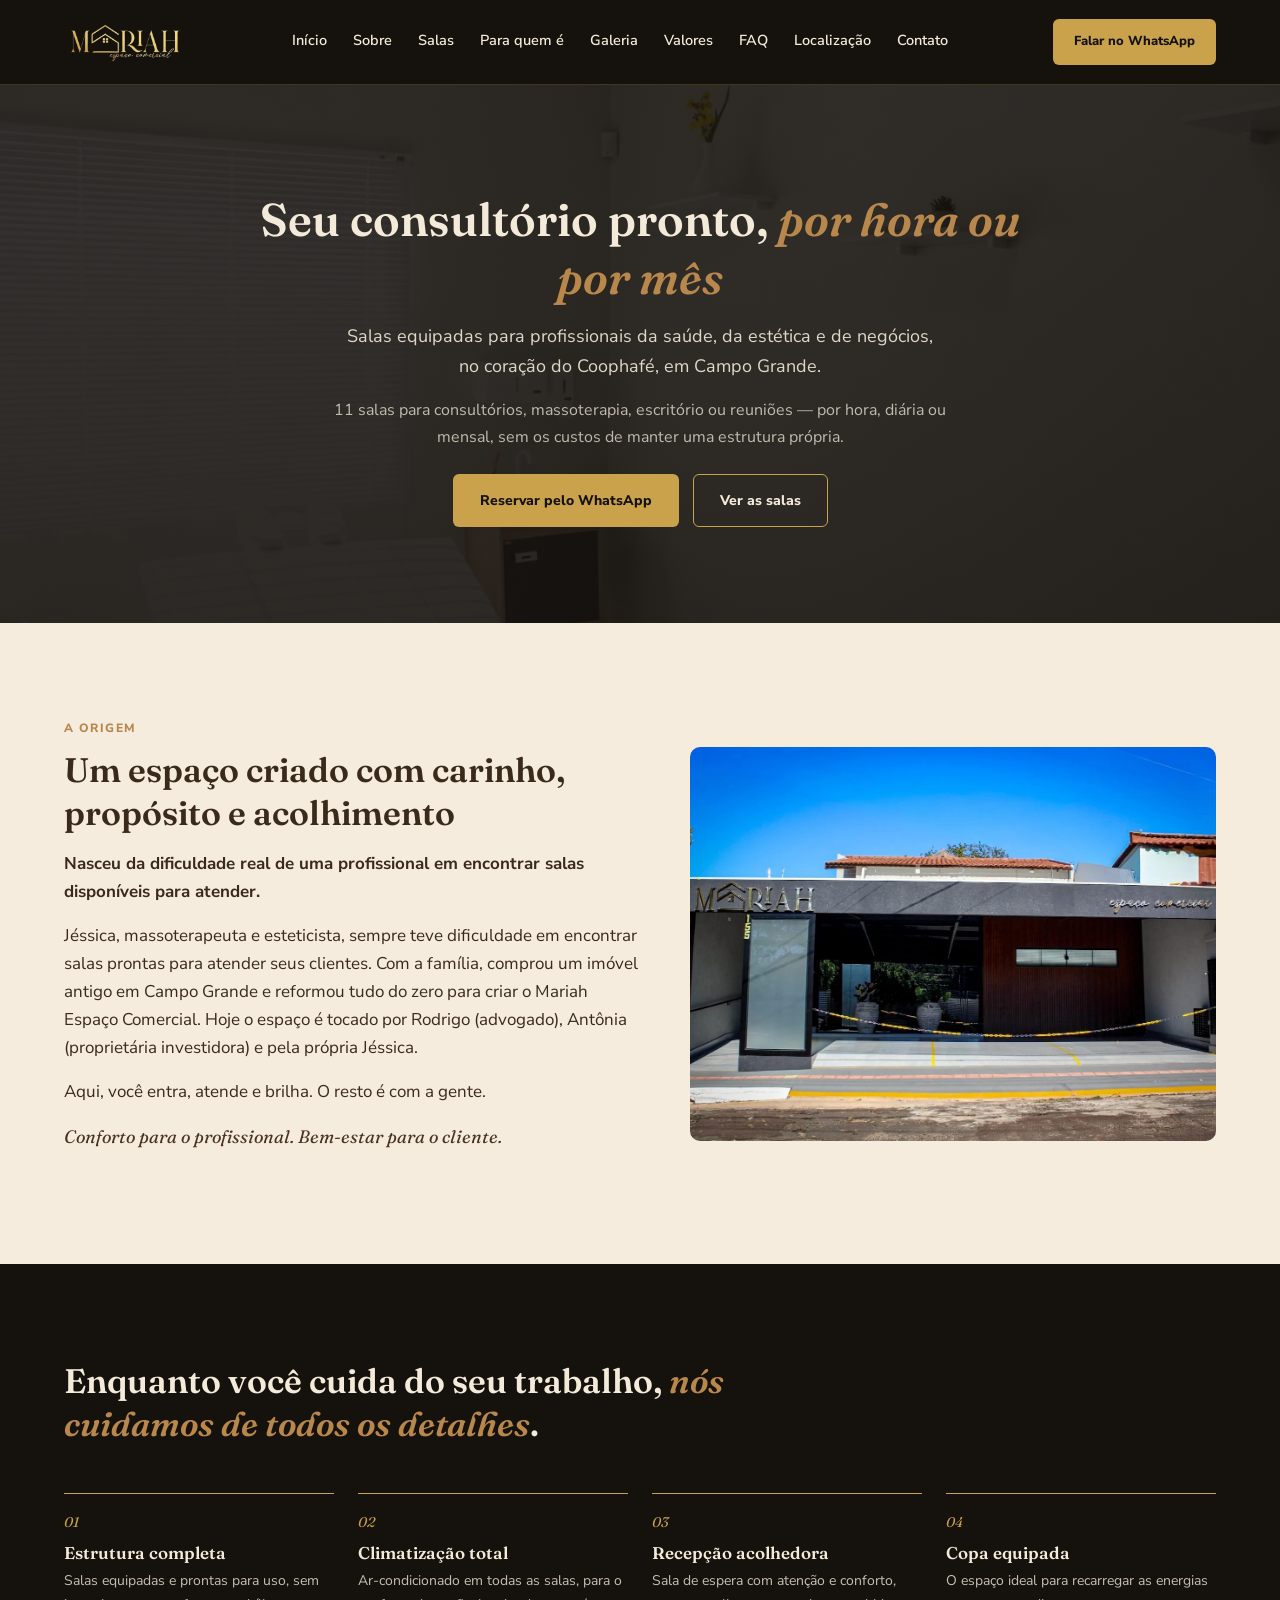
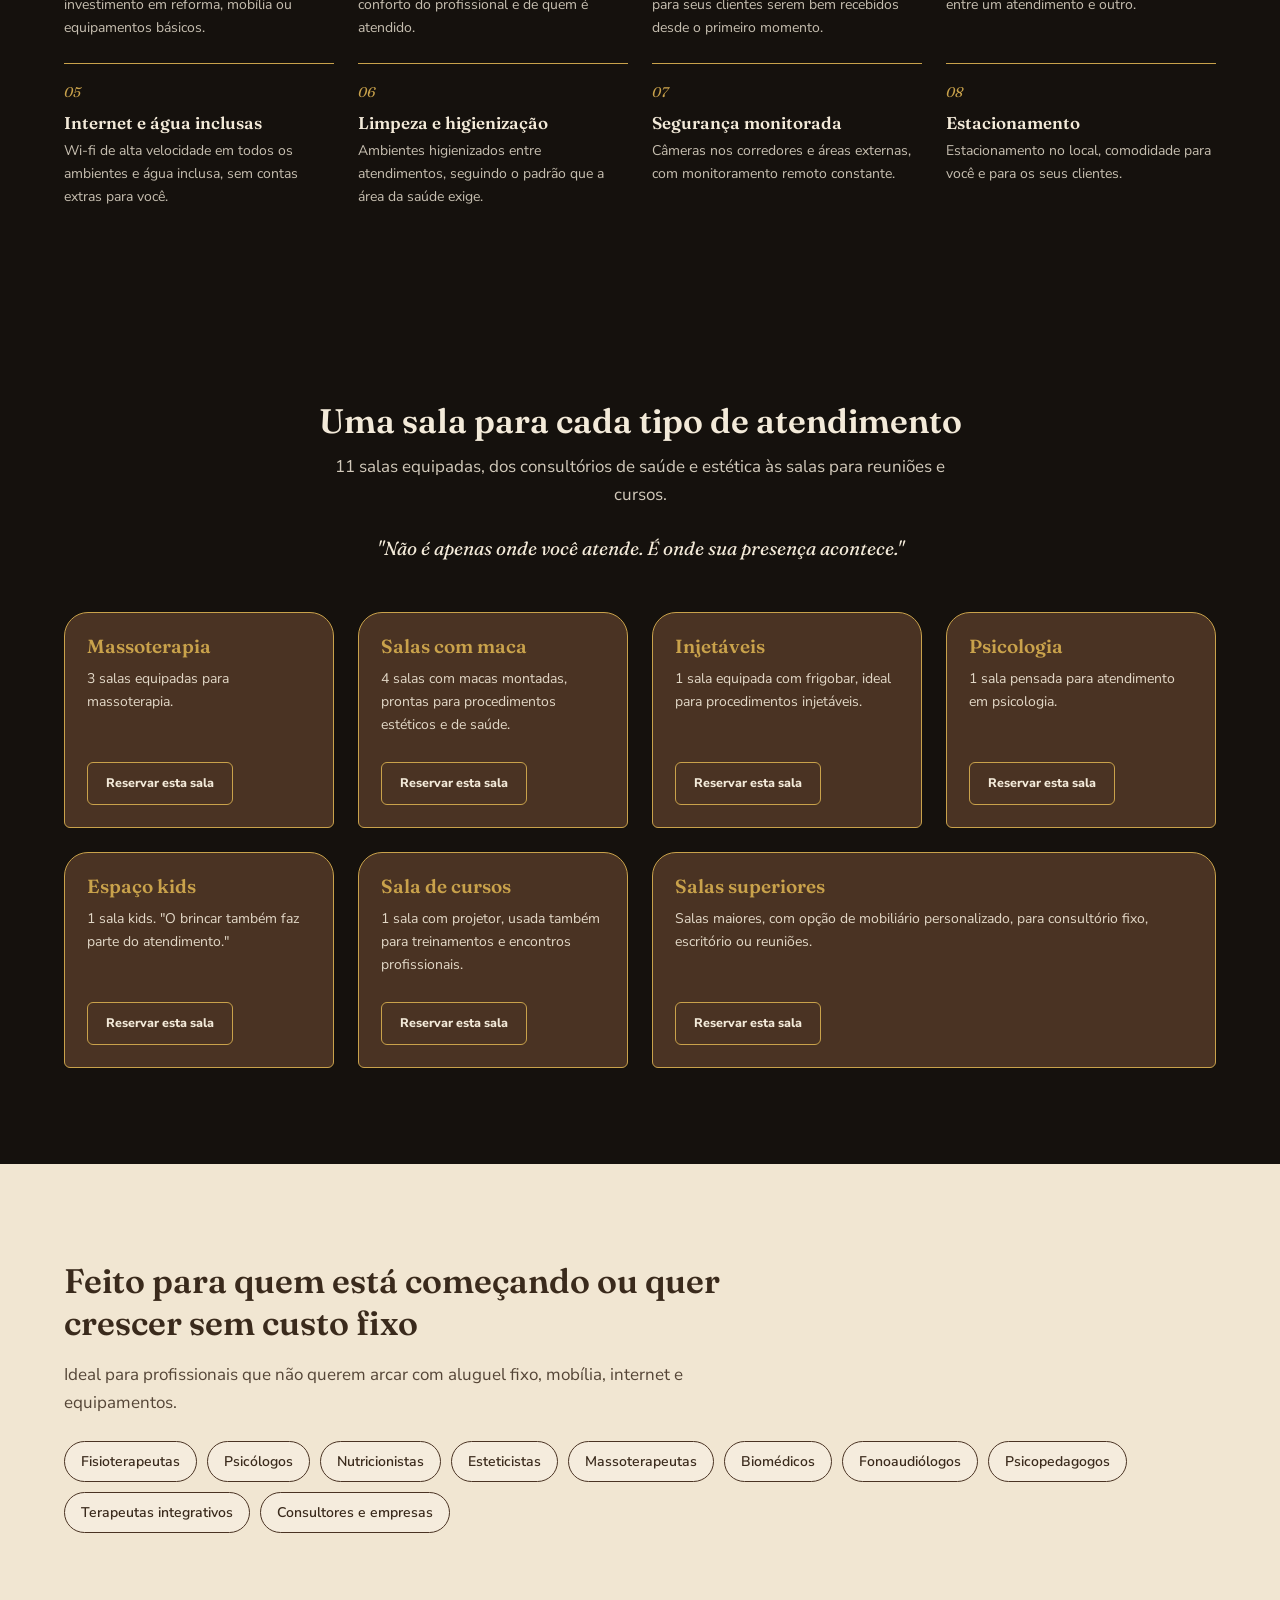
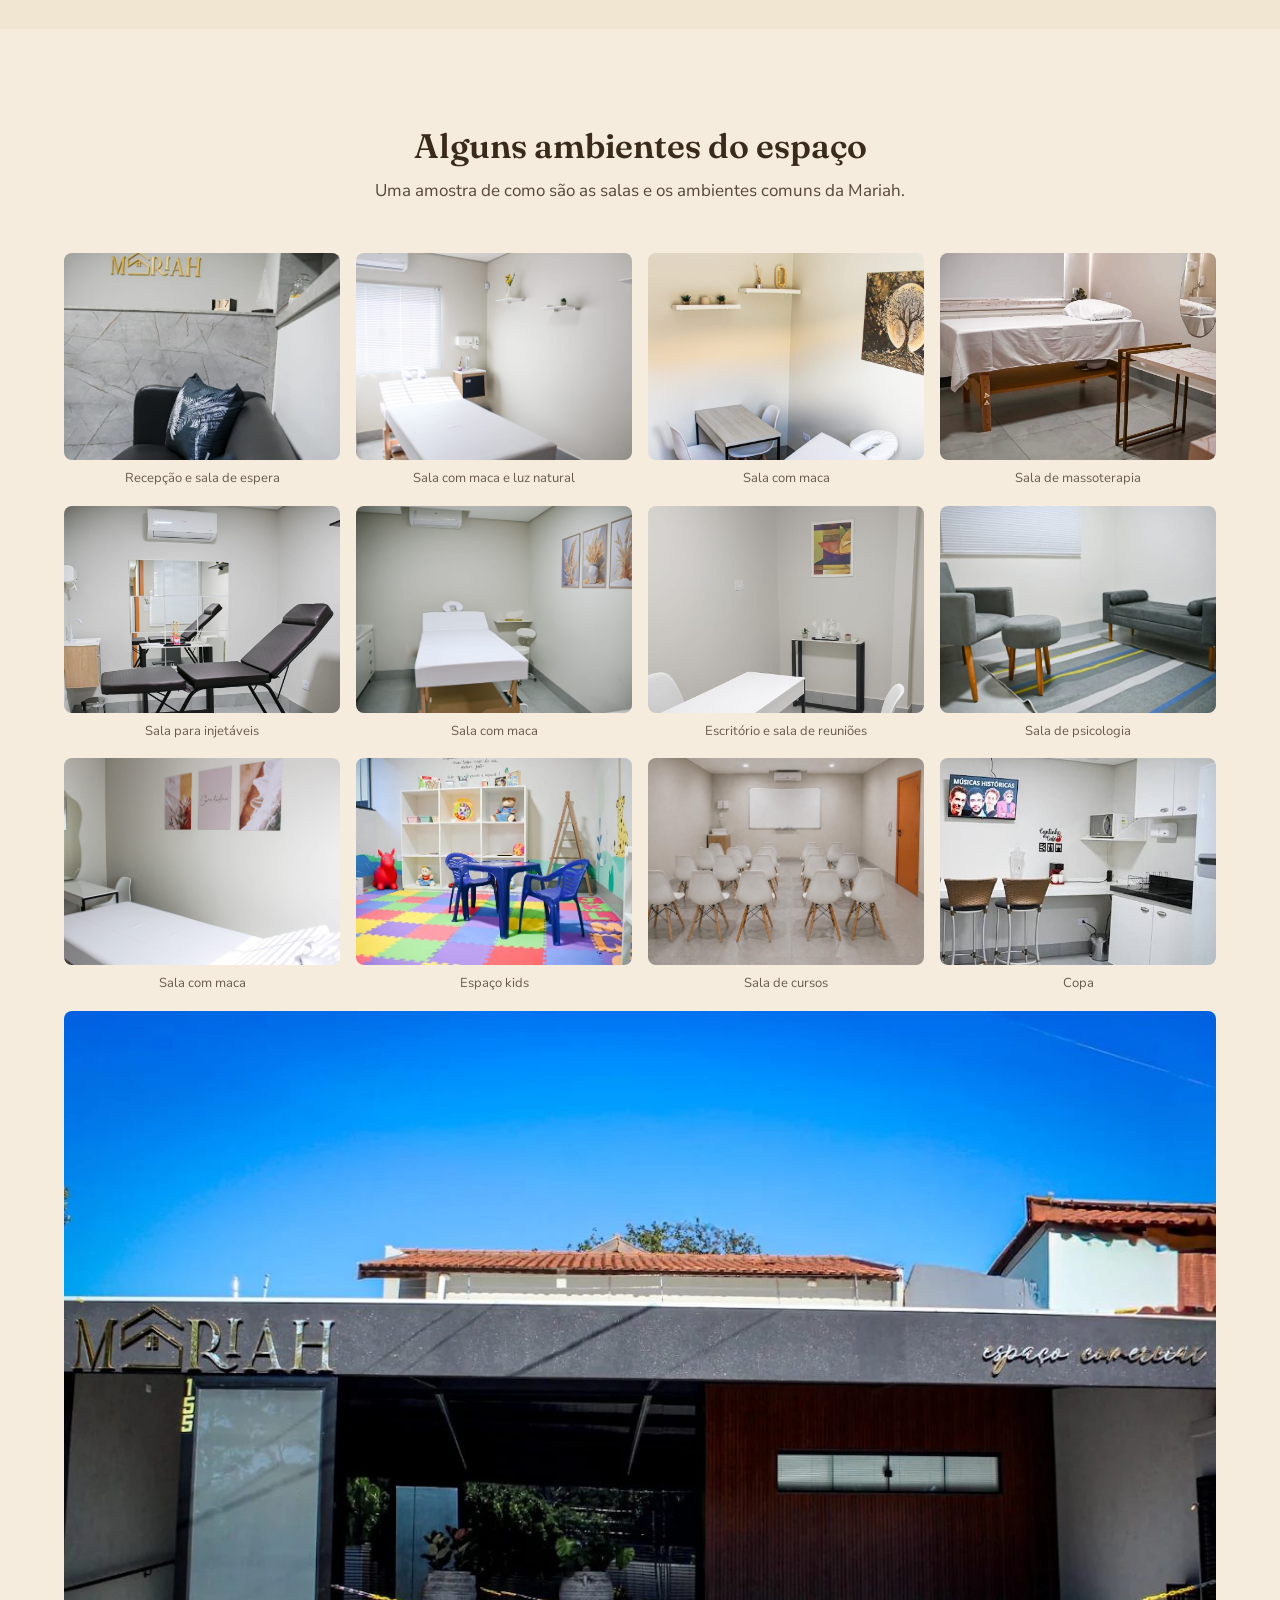
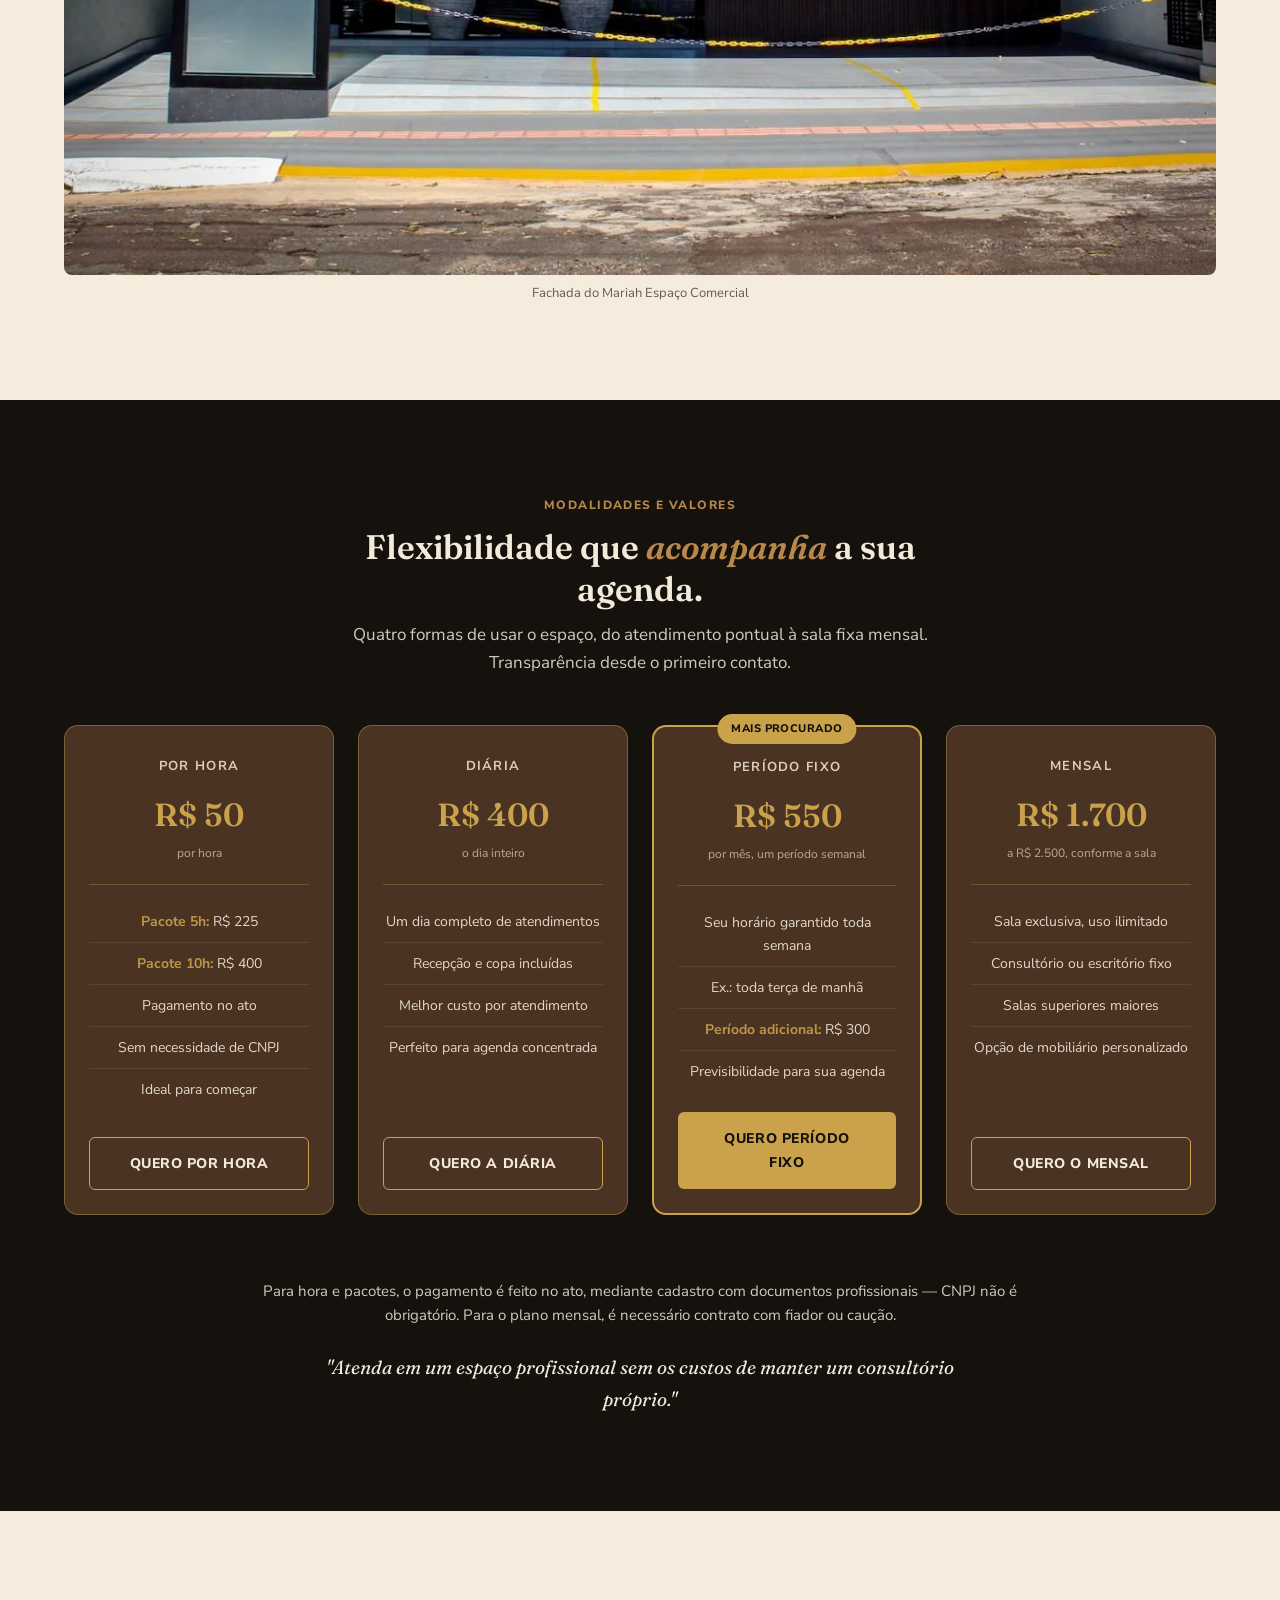
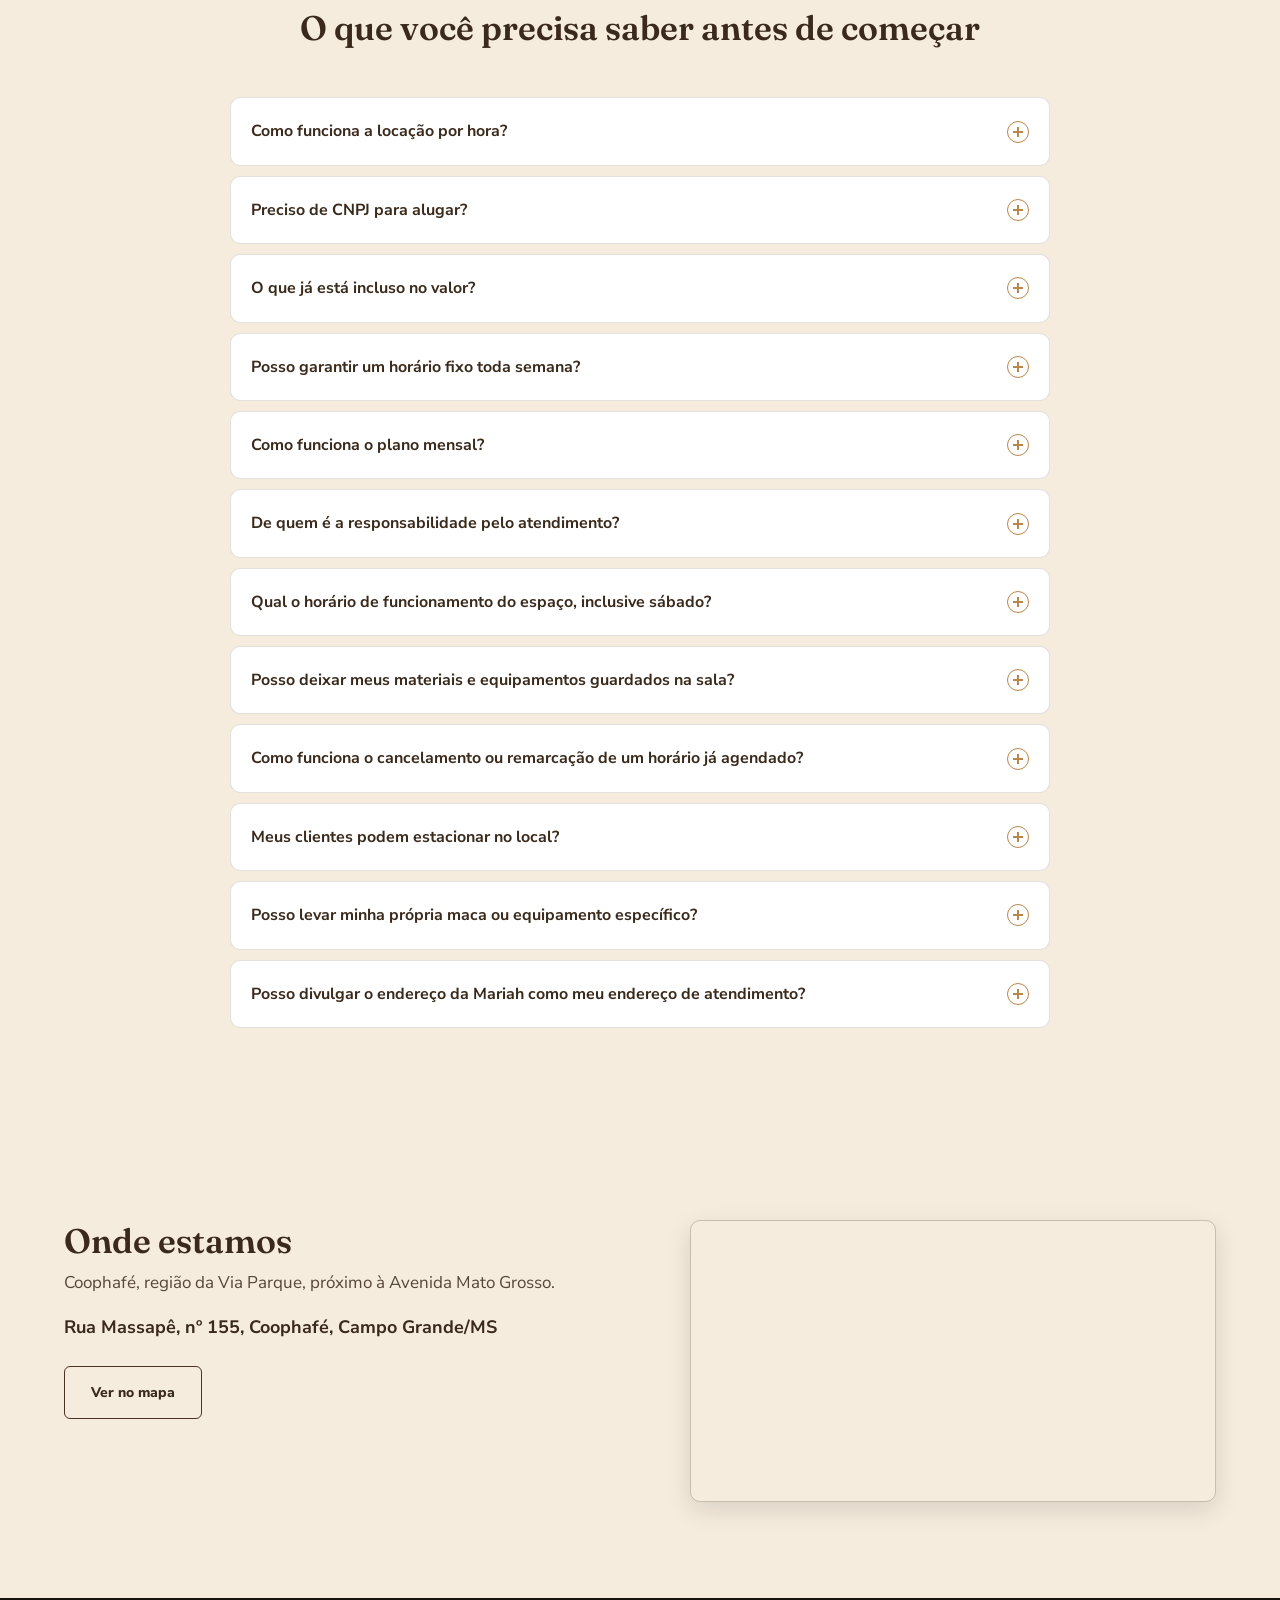
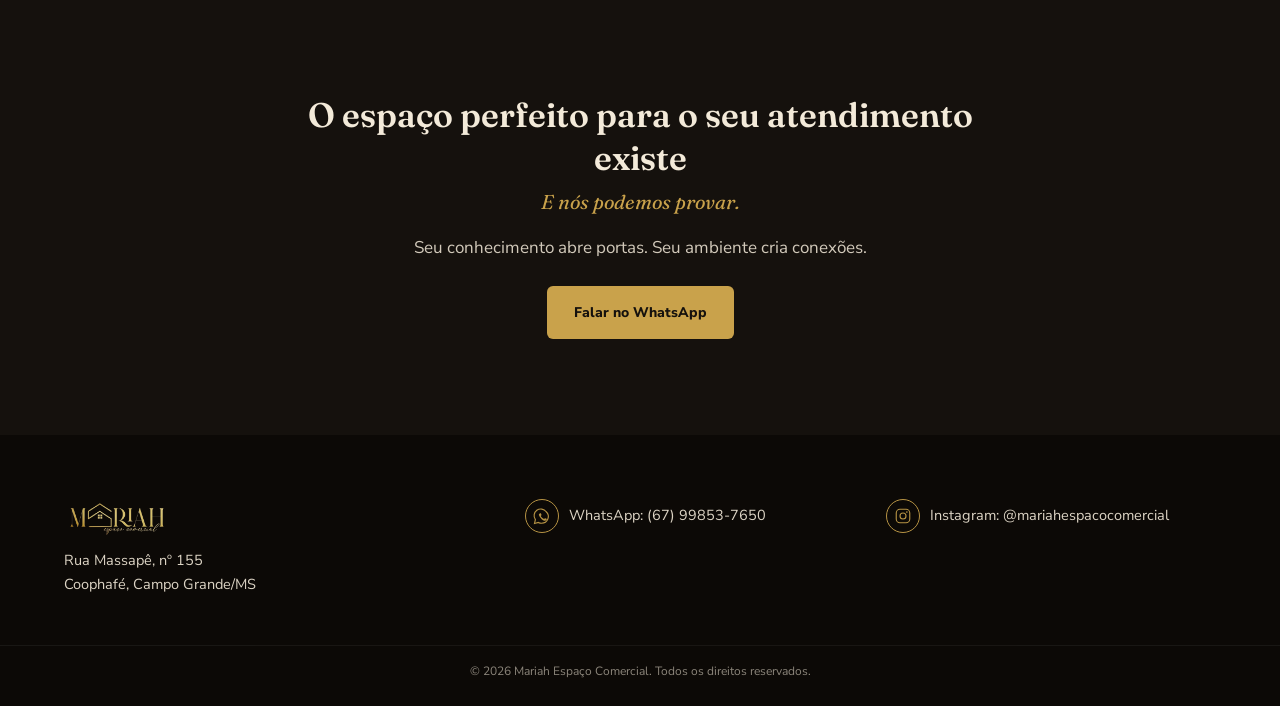
==== index.html @ c4e37605 "Add files via upload" ====
<!DOCTYPE html>
<html lang="pt-BR">
<head>
<meta charset="UTF-8">
<meta name="viewport" content="width=device-width, initial-scale=1.0">
<title>Mariah Espaço Comercial — Salas para Saúde, Estética e Negócios em Campo Grande</title>
<meta name="description" content="11 salas prontas para profissionais da saúde, estética e negócios em Campo Grande/MS. Locação por hora, diária, período fixo ou mensal, com recepção, copa, ar condicionado, wifi, água, limpeza e estacionamento inclusos.">

<meta property="og:type" content="website">
<meta property="og:locale" content="pt_BR">
<meta property="og:title" content="Mariah Espaço Comercial — Salas para Saúde, Estética e Negócios">
<meta property="og:description" content="Salas prontas por hora, diária, período fixo ou mensal, com estrutura completa, recepção e estacionamento. Rua Massapê, 155 — Campo Grande/MS.">
<meta property="og:image" content="assets/fotos/fachada.jpg">

<link rel="icon" href="data:image/svg+xml,%3Csvg xmlns='http://www.w3.org/2000/svg' viewBox='0 0 100 100'%3E%3Crect width='100' height='100' rx='18' fill='%2315110D'/%3E%3Cpath d='M50 22 22 46h10v30h36V46h10Z' fill='none' stroke='%23C9A24B' stroke-width='6'/%3E%3C/svg%3E">

<link rel="preconnect" href="https://fonts.googleapis.com">
<link rel="preconnect" href="https://fonts.gstatic.com" crossorigin>
<link href="https://fonts.googleapis.com/css2?family=Fraunces:ital,opsz,wght@0,9..144,500;0,9..144,600;0,9..144,700;1,9..144,500&family=Nunito+Sans:wght@400;600;700;800&display=swap" rel="stylesheet">

<link rel="stylesheet" href="css/estilo.css">
</head>
<body>

<a class="skip-link" href="#conteudo">Pular para o conteúdo</a>

<header class="site-header">
  <div class="wrap header-inner">
    <a href="#inicio" class="logo-link">
      <img class="logo" src="assets/marca/logo-mariah-transparente.png" alt="Mariah Espaço Comercial" width="180" height="60">
    </a>

    <nav class="nav-desktop" aria-label="Navegação principal">
      <a href="#inicio">Início</a>
      <a href="#sobre">Sobre</a>
      <a href="#salas">Salas</a>
      <a href="#para-quem-e">Para quem é</a>
      <a href="#galeria">Galeria</a>
      <a href="#valores">Valores</a>
      <a href="#faq">FAQ</a>
      <a href="#localizacao">Localização</a>
      <a href="#rodape">Contato</a>
    </nav>

    <a class="btn btn-primary header-cta" href="https://wa.me/556798537650?text=Ol%C3%A1!%20Quero%20saber%20mais%20sobre%20as%20salas%20do%20Mariah%20Espa%C3%A7o%20Comercial." target="_blank" rel="noopener">Falar no WhatsApp</a>

    <details class="nav-mobile">
      <summary aria-label="Abrir menu">
        <span class="burger"></span>
      </summary>
      <nav aria-label="Navegação móvel">
        <a href="#inicio">Início</a>
        <a href="#sobre">Sobre</a>
        <a href="#salas">Salas</a>
        <a href="#para-quem-e">Para quem é</a>
        <a href="#galeria">Galeria</a>
        <a href="#valores">Valores</a>
        <a href="#faq">FAQ</a>
        <a href="#localizacao">Localização</a>
        <a href="#rodape">Contato</a>
        <a href="https://wa.me/556798537650?text=Ol%C3%A1!%20Quero%20saber%20mais%20sobre%20as%20salas%20do%20Mariah%20Espa%C3%A7o%20Comercial." target="_blank" rel="noopener" class="btn btn-primary">Falar no WhatsApp</a>
      </nav>
    </details>
  </div>
</header>

<main id="conteudo">

  <!-- ===================== HERO ===================== -->
  <section class="hero" id="inicio">
    <div class="wrap">
      <h1>Seu consultório pronto, <em>por hora ou por mês</em></h1>
      <p class="hero-sub">Salas equipadas para profissionais da saúde, da estética e de negócios, no coração do Coophafé, em Campo Grande.</p>
      <p class="hero-text">11 salas para consultórios, massoterapia, escritório ou reuniões — por hora, diária ou mensal, sem os custos de manter uma estrutura própria.</p>
      <div class="actions">
        <a class="btn btn-primary" href="https://wa.me/556798537650?text=Ol%C3%A1!%20Quero%20saber%20mais%20sobre%20as%20salas%20do%20Mariah%20Espa%C3%A7o%20Comercial." target="_blank" rel="noopener">Reservar pelo WhatsApp</a>
        <a class="btn btn-ghost" href="#salas">Ver as salas</a>
      </div>
    </div>
  </section>

  <!-- ===================== SOBRE ===================== -->
  <section class="sobre" id="sobre">
    <div class="wrap grid-2">
      <div>
        <div class="eyebrow">A origem</div>
        <h2>Um espaço criado com carinho, propósito e acolhimento</h2>
        <p class="lead">Nasceu da dificuldade real de uma profissional em encontrar salas disponíveis para atender.</p>
        <p>Jéssica, massoterapeuta e esteticista, sempre teve dificuldade em encontrar salas prontas para atender seus clientes. Com a família, comprou um imóvel antigo em Campo Grande e reformou tudo do zero para criar o Mariah Espaço Comercial. Hoje o espaço é tocado por Rodrigo (advogado), Antônia (proprietária investidora) e pela própria Jéssica.</p>
        <p>Aqui, você entra, atende e brilha. O resto é com a gente.</p>
        <p class="assinatura">Conforto para o profissional. Bem-estar para o cliente.</p>
      </div>
      <div class="sobre-foto">
        <img src="assets/fotos/fachada.jpg" alt="Fachada do Mariah Espaço Comercial, com letreiro dourado" width="1360" height="907" loading="lazy" style="object-position:center 25%;">
      </div>
    </div>
  </section>

  <!-- ===================== ESTRUTURA ===================== -->
  <section class="estrutura" id="estrutura">
    <div class="wrap">
      <h2>Enquanto você cuida do seu trabalho, <em>nós cuidamos de todos os detalhes</em>.</h2>
      <div class="estrutura-grid">
        <div class="item"><span class="n">01</span><h3>Estrutura completa</h3><p>Salas equipadas e prontas para uso, sem investimento em reforma, mobília ou equipamentos básicos.</p></div>
        <div class="item"><span class="n">02</span><h3>Climatização total</h3><p>Ar-condicionado em todas as salas, para o conforto do profissional e de quem é atendido.</p></div>
        <div class="item"><span class="n">03</span><h3>Recepção acolhedora</h3><p>Sala de espera com atenção e conforto, para seus clientes serem bem recebidos desde o primeiro momento.</p></div>
        <div class="item"><span class="n">04</span><h3>Copa equipada</h3><p>O espaço ideal para recarregar as energias entre um atendimento e outro.</p></div>
        <div class="item"><span class="n">05</span><h3>Internet e água inclusas</h3><p>Wi-fi de alta velocidade em todos os ambientes e água inclusa, sem contas extras para você.</p></div>
        <div class="item"><span class="n">06</span><h3>Limpeza e higienização</h3><p>Ambientes higienizados entre atendimentos, seguindo o padrão que a área da saúde exige.</p></div>
        <div class="item"><span class="n">07</span><h3>Segurança monitorada</h3><p>Câmeras nos corredores e áreas externas, com monitoramento remoto constante.</p></div>
        <div class="item"><span class="n">08</span><h3>Estacionamento</h3><p>Estacionamento no local, comodidade para você e para os seus clientes.</p></div>
      </div>
    </div>
  </section>

  <!-- ===================== SALAS ===================== -->
  <section class="salas" id="salas">
    <div class="wrap">
      <h2>Uma sala para cada tipo de atendimento</h2>
      <p class="sub">11 salas equipadas, dos consultórios de saúde e estética às salas para reuniões e cursos.</p>
      <p class="frase-marca">"Não é apenas onde você atende. É onde sua presença acontece."</p>

      <div class="salas-grid">
        <article class="sala-card">
          <h3>Massoterapia</h3>
          <p>3 salas equipadas para massoterapia.</p>
          <a class="btn btn-ghost btn-sm" href="https://wa.me/556798537650?text=Ol%C3%A1!%20Tenho%20interesse%20na%20sala%20de%20massoterapia%20do%20Mariah%20Espa%C3%A7o%20Comercial." target="_blank" rel="noopener">Reservar esta sala</a>
        </article>
        <article class="sala-card">
          <h3>Salas com maca</h3>
          <p>4 salas com macas montadas, prontas para procedimentos estéticos e de saúde.</p>
          <a class="btn btn-ghost btn-sm" href="https://wa.me/556798537650?text=Ol%C3%A1!%20Tenho%20interesse%20nas%20salas%20com%20maca%20do%20Mariah%20Espa%C3%A7o%20Comercial." target="_blank" rel="noopener">Reservar esta sala</a>
        </article>
        <article class="sala-card">
          <h3>Injetáveis</h3>
          <p>1 sala equipada com frigobar, ideal para procedimentos injetáveis.</p>
          <a class="btn btn-ghost btn-sm" href="https://wa.me/556798537650?text=Ol%C3%A1!%20Tenho%20interesse%20na%20sala%20de%20injet%C3%A1veis%20do%20Mariah%20Espa%C3%A7o%20Comercial." target="_blank" rel="noopener">Reservar esta sala</a>
        </article>
        <article class="sala-card">
          <h3>Psicologia</h3>
          <p>1 sala pensada para atendimento em psicologia.</p>
          <a class="btn btn-ghost btn-sm" href="https://wa.me/556798537650?text=Ol%C3%A1!%20Tenho%20interesse%20na%20sala%20de%20psicologia%20do%20Mariah%20Espa%C3%A7o%20Comercial." target="_blank" rel="noopener">Reservar esta sala</a>
        </article>
        <article class="sala-card">
          <h3>Espaço kids</h3>
          <p>1 sala kids. "O brincar também faz parte do atendimento."</p>
          <a class="btn btn-ghost btn-sm" href="https://wa.me/556798537650?text=Ol%C3%A1!%20Tenho%20interesse%20no%20espa%C3%A7o%20kids%20do%20Mariah%20Espa%C3%A7o%20Comercial." target="_blank" rel="noopener">Reservar esta sala</a>
        </article>
        <article class="sala-card">
          <h3>Sala de cursos</h3>
          <p>1 sala com projetor, usada também para treinamentos e encontros profissionais.</p>
          <a class="btn btn-ghost btn-sm" href="https://wa.me/556798537650?text=Ol%C3%A1!%20Tenho%20interesse%20na%20sala%20de%20cursos%20do%20Mariah%20Espa%C3%A7o%20Comercial." target="_blank" rel="noopener">Reservar esta sala</a>
        </article>
        <article class="sala-card">
          <h3>Salas superiores</h3>
          <p>Salas maiores, com opção de mobiliário personalizado, para consultório fixo, escritório ou reuniões.</p>
          <a class="btn btn-ghost btn-sm" href="https://wa.me/556798537650?text=Ol%C3%A1!%20Tenho%20interesse%20nas%20salas%20superiores%20do%20Mariah%20Espa%C3%A7o%20Comercial." target="_blank" rel="noopener">Reservar esta sala</a>
        </article>
      </div>
    </div>
  </section>

  <!-- ===================== PARA QUEM É ===================== -->
  <section class="para-quem-e" id="para-quem-e">
    <div class="wrap">
      <h2>Feito para quem está começando ou quer crescer sem custo fixo</h2>
      <p class="sub">Ideal para profissionais que não querem arcar com aluguel fixo, mobília, internet e equipamentos.</p>
      <ul class="tags">
        <li>Fisioterapeutas</li>
        <li>Psicólogos</li>
        <li>Nutricionistas</li>
        <li>Esteticistas</li>
        <li>Massoterapeutas</li>
        <li>Biomédicos</li>
        <li>Fonoaudiólogos</li>
        <li>Psicopedagogos</li>
        <li>Terapeutas integrativos</li>
        <li>Consultores e empresas</li>
      </ul>
    </div>
  </section>

  <!-- ===================== GALERIA ===================== -->
  <section class="galeria" id="galeria">
    <div class="wrap">
      <h2>Alguns ambientes do espaço</h2>
      <p class="sub">Uma amostra de como são as salas e os ambientes comuns da Mariah.</p>

      <div class="galeria-grid">
        <figure><img src="assets/fotos/sala-espera-letreiro.jpg" alt="Recepção com sofá escuro e letreiro dourado Mariah" width="681" height="1020" loading="lazy" style="object-position:center 30%;"><figcaption>Recepção e sala de espera</figcaption></figure>
        <figure><img src="assets/fotos/sala-maca-janela.jpg" alt="Sala com maca branca e luz natural" width="1296" height="864" loading="lazy"><figcaption>Sala com maca e luz natural</figcaption></figure>
        <figure><img src="assets/fotos/sala-maca-mesa-quadro-arvore.jpg" alt="Sala com maca, mesinha e quadro de árvore dourada" width="864" height="1296" loading="lazy" style="object-position:center 35%;"><figcaption>Sala com maca</figcaption></figure>
        <figure><img src="assets/fotos/sala-massoterapia.jpg" alt="Sala de massoterapia com maca de madeira" width="1000" height="985" loading="lazy"><figcaption>Sala de massoterapia</figcaption></figure>
        <figure><img src="assets/fotos/sala-injetaveis.jpg" alt="Sala para injetáveis com cadeira reclinável" width="1000" height="1498" loading="lazy" style="object-position:center 30%;"><figcaption>Sala para injetáveis</figcaption></figure>
        <figure><img src="assets/fotos/sala-maca-quadros-trigo.jpg" alt="Sala com maca e quadros de trigo" width="1400" height="934" loading="lazy"><figcaption>Sala com maca</figcaption></figure>
        <figure><img src="assets/fotos/sala-escritorio-reunioes.jpg" alt="Escritório com mesa branca e três cadeiras" width="900" height="1600" loading="lazy" style="object-position:center 35%;"><figcaption>Escritório e sala de reuniões</figcaption></figure>
        <figure><img src="assets/fotos/sala-psicologia.jpg" alt="Sala de psicologia com poltrona cinza" width="721" height="481" loading="lazy"><figcaption>Sala de psicologia</figcaption></figure>
        <figure><img src="assets/fotos/sala-maca-quadros-gratidao.jpg" alt="Sala com maca e espelho orgânico" width="1296" height="864" loading="lazy"><figcaption>Sala com maca</figcaption></figure>
        <figure><img src="assets/fotos/espaco-kids.jpg" alt="Espaço kids com mesa e cadeiras azuis" width="721" height="481" loading="lazy"><figcaption>Espaço kids</figcaption></figure>
        <figure><img src="assets/fotos/sala-cursos.jpg" alt="Sala de cursos com cadeiras brancas em fileiras" width="1280" height="853" loading="lazy" style="object-position:center 40%;"><figcaption>Sala de cursos</figcaption></figure>
        <figure><img src="assets/fotos/copa.jpg" alt="Copa com bancada e banquetas" width="447" height="447" loading="lazy"><figcaption>Copa</figcaption></figure>
        <figure><img src="assets/fotos/fachada.jpg" alt="Fachada do Mariah Espaço Comercial" width="1360" height="907" loading="lazy" style="object-position:center 25%;"><figcaption>Fachada do Mariah Espaço Comercial</figcaption></figure>
      </div>
    </div>
  </section>

  <!-- ===================== VALORES ===================== -->
  <section class="valores" id="valores">
    <div class="wrap">
      <div class="eyebrow center">Modalidades e valores</div>
      <h2 class="center">Flexibilidade que <em>acompanha</em> a sua agenda.</h2>
      <p class="sub center">Quatro formas de usar o espaço, do atendimento pontual à sala fixa mensal. Transparência desde o primeiro contato.</p>

      <div class="valores-grid">
        <div class="price-card">
          <b>Por hora</b>
          <div class="valor">R$ 50<small>por hora</small></div>
          <ul class="price-list">
            <li><strong>Pacote 5h:</strong> R$ 225</li>
            <li><strong>Pacote 10h:</strong> R$ 400</li>
            <li>Pagamento no ato</li>
            <li>Sem necessidade de CNPJ</li>
            <li>Ideal para começar</li>
          </ul>
          <a class="btn btn-ghost btn-block" href="https://wa.me/556798537650?text=Ol%C3%A1!%20Tenho%20interesse%20na%20loca%C3%A7%C3%A3o%20por%20hora%20do%20Mariah%20Espa%C3%A7o%20Comercial." target="_blank" rel="noopener">Quero por hora</a>
        </div>

        <div class="price-card">
          <b>Diária</b>
          <div class="valor">R$ 400<small>o dia inteiro</small></div>
          <ul class="price-list">
            <li>Um dia completo de atendimentos</li>
            <li>Recepção e copa incluídas</li>
            <li>Melhor custo por atendimento</li>
            <li>Perfeito para agenda concentrada</li>
          </ul>
          <a class="btn btn-ghost btn-block" href="https://wa.me/556798537650?text=Ol%C3%A1!%20Tenho%20interesse%20na%20di%C3%A1ria%20do%20Mariah%20Espa%C3%A7o%20Comercial." target="_blank" rel="noopener">Quero a diária</a>
        </div>

        <div class="price-card destaque">
          <span class="tag">Mais procurado</span>
          <b>Período fixo</b>
          <div class="valor">R$ 550<small>por mês, um período semanal</small></div>
          <ul class="price-list">
            <li>Seu horário garantido toda semana</li>
            <li>Ex.: toda terça de manhã</li>
            <li><strong>Período adicional:</strong> R$ 300</li>
            <li>Previsibilidade para sua agenda</li>
          </ul>
          <a class="btn btn-primary btn-block" href="https://wa.me/556798537650?text=Ol%C3%A1!%20Tenho%20interesse%20no%20per%C3%ADodo%20fixo%20do%20Mariah%20Espa%C3%A7o%20Comercial." target="_blank" rel="noopener">Quero período fixo</a>
        </div>

        <div class="price-card">
          <b>Mensal</b>
          <div class="valor">R$ 1.700<small>a R$ 2.500, conforme a sala</small></div>
          <ul class="price-list">
            <li>Sala exclusiva, uso ilimitado</li>
            <li>Consultório ou escritório fixo</li>
            <li>Salas superiores maiores</li>
            <li>Opção de mobiliário personalizado</li>
          </ul>
          <a class="btn btn-ghost btn-block" href="https://wa.me/556798537650?text=Ol%C3%A1!%20Tenho%20interesse%20no%20plano%20mensal%20do%20Mariah%20Espa%C3%A7o%20Comercial." target="_blank" rel="noopener">Quero o mensal</a>
        </div>
      </div>

      <p class="condicoes">Para hora e pacotes, o pagamento é feito no ato, mediante cadastro com documentos profissionais — CNPJ não é obrigatório. Para o plano mensal, é necessário contrato com fiador ou caução.</p>
      <p class="frase-marca center">"Atenda em um espaço profissional sem os custos de manter um consultório próprio."</p>
    </div>
  </section>

  <!-- ===================== FAQ ===================== -->
  <section class="faq" id="faq">
    <div class="wrap">
      <h2>O que você precisa saber antes de começar</h2>

      <div class="faq-list">
        <details>
          <summary>Como funciona a locação por hora?<span class="plus" aria-hidden="true"></span></summary>
          <p>Você agenda pelo WhatsApp, paga no ato e atende. A hora custa R$ 50, e quem já tem uma rotina de atendimentos pode economizar com os pacotes: 5 horas por R$ 225 ou 10 horas por R$ 400. Sem contrato longo e sem mensalidade.</p>
        </details>
        <details>
          <summary>Preciso de CNPJ para alugar?<span class="plus" aria-hidden="true"></span></summary>
          <p>Não. Para locação por hora e pacotes, basta um cadastro simples com seus documentos profissionais. É a porta de entrada ideal para quem está começando a atender por conta própria.</p>
        </details>
        <details>
          <summary>O que já está incluso no valor?<span class="plus" aria-hidden="true"></span></summary>
          <p>Tudo o que o espaço oferece: recepção, copa equipada, ar condicionado em todas as salas, wifi, água, limpeza e estacionamento, além da segurança monitorada por câmeras. O valor combinado é o valor que você paga, sem taxas extras.</p>
        </details>
        <details>
          <summary>Posso garantir um horário fixo toda semana?<span class="plus" aria-hidden="true"></span></summary>
          <p>Pode. Essa é a modalidade de período fixo: por R$ 550 mensais você reserva o seu período semanal, como toda terça de manhã, e cada período adicional custa R$ 300. Ideal para quem já tem clientes com horário marcado e quer previsibilidade.</p>
        </details>
        <details>
          <summary>Como funciona o plano mensal?<span class="plus" aria-hidden="true"></span></summary>
          <p>No mensal você tem uma sala exclusiva com uso ilimitado, de R$ 1.700 a R$ 2.500 conforme o tamanho e o mobiliário. O contrato inclui fiador ou caução, e as salas superiores podem ser mobiliadas do seu jeito, funcionando como consultório fixo ou escritório da sua empresa.</p>
        </details>
        <details>
          <summary>De quem é a responsabilidade pelo atendimento?<span class="plus" aria-hidden="true"></span></summary>
          <p>O atendimento ao cliente final é inteiramente do profissional locatário, com total autonomia sobre a forma de trabalhar, os valores e a agenda. A Mariah cuida de toda a estrutura ao redor para que você possa focar só em atender.</p>
        </details>
        <details>
          <summary>Qual o horário de funcionamento do espaço, inclusive sábado?<span class="plus" aria-hidden="true"></span></summary>
          <p>O horário de funcionamento regular é de segunda a sexta-feira, das 08h às 17h. Caso haja demanda para atendimentos antes das 08h ou após as 17h, o espaço continua operando para esses horários. Aos sábados, o local abre apenas se houver atendimentos previamente agendados; caso não haja agendamentos, o espaço permanece fechado.</p>
        </details>
        <details>
          <summary>Posso deixar meus materiais e equipamentos guardados na sala?<span class="plus" aria-hidden="true"></span></summary>
          <p>Sim, há uma sala com armário onde os materiais podem ser guardados. Outra opção utilizada por clientes é colocar os itens em uma caixa organizadora e deixá-la embaixo da maca. Se a sala for alugada para outro profissional, a caixa é retirada e guardada em outro local.</p>
        </details>
        <details>
          <summary>Como funciona o cancelamento ou remarcação de um horário já agendado?<span class="plus" aria-hidden="true"></span></summary>
          <p>Os cancelamentos devem ser solicitados com, no mínimo, uma hora de antecedência. Se o cancelamento for feito após esse prazo, o profissional deverá pagar pela hora agendada. Para remarcações, o profissional tem um prazo de 30 dias para utilizar as horas do pacote e não perdê-las. Além disso, para clientes novos, é cobrado um sinal de 50% do valor para evitar cancelamentos sem pagamento.</p>
        </details>
        <details>
          <summary>Meus clientes podem estacionar no local?<span class="plus" aria-hidden="true"></span></summary>
          <p>Sim, o local conta com três vagas de garagem rotativas que podem ser utilizadas pelos clientes.</p>
        </details>
        <details>
          <summary>Posso levar minha própria maca ou equipamento específico?<span class="plus" aria-hidden="true"></span></summary>
          <p>Você pode levar seus próprios equipamentos específicos e aparelhos, pois o local fornece apenas a estrutura básica para o atendimento. No entanto, trazer a própria maca é inviável para locações por hora ou período diário, pois as salas já possuem macas e falta espaço de armazenamento. O uso de maca própria só é permitido caso você opte pela locação mensal de uma sala fixa.</p>
        </details>
        <details>
          <summary>Posso divulgar o endereço da Mariah como meu endereço de atendimento?<span class="plus" aria-hidden="true"></span></summary>
          <p>Sim, você pode divulgar o local tanto como seu endereço de atendimento quanto como seu endereço postal.</p>
        </details>
      </div>
    </div>
  </section>

  <!-- ===================== LOCALIZAÇÃO ===================== -->
  <section class="localizacao" id="localizacao">
    <div class="wrap grid-2 localizacao-grid">
      <div>
        <h2>Onde estamos</h2>
        <p class="sub">Coophafé, região da Via Parque, próximo à Avenida Mato Grosso.</p>
        <p class="endereco">Rua Massapê, nº 155, Coophafé, Campo Grande/MS</p>
        <div class="actions">
          <a class="btn btn-ghost" href="https://www.google.com/maps/search/?api=1&query=Rua+Massap%C3%AA+155+Coophaf%C3%A9+Campo+Grande+MS" target="_blank" rel="noopener">Ver no mapa</a>
        </div>
      </div>
      <div class="mapa-wrap">
        <iframe class="mapa-embed" src="https://www.google.com/maps?q=Rua+Massap%C3%AA+155+Coophaf%C3%A9+Campo+Grande+MS&output=embed" loading="lazy" referrerpolicy="no-referrer-when-downgrade" title="Mapa: Rua Massapê, 155, Coophafé, Campo Grande/MS"></iframe>
      </div>
    </div>
  </section>

  <!-- ===================== CTA FINAL ===================== -->
  <section class="cta-final">
    <div class="wrap">
      <h2>O espaço perfeito para o seu atendimento existe</h2>
      <p class="sub">E nós podemos provar.</p>
      <p>Seu conhecimento abre portas. Seu ambiente cria conexões.</p>
      <div class="actions center">
        <a class="btn btn-primary" href="https://wa.me/556798537650?text=Ol%C3%A1!%20Quero%20conhecer%20o%20Mariah%20Espa%C3%A7o%20Comercial." target="_blank" rel="noopener">Falar no WhatsApp</a>
      </div>
    </div>
  </section>

</main>

<!-- ===================== RODAPÉ ===================== -->
<footer class="site-footer" id="rodape">
  <div class="wrap foot-grid">
    <div>
      <img class="logo logo-footer" src="assets/marca/logo-mariah-transparente.png" alt="Mariah Espaço Comercial" width="140" height="47" loading="lazy">
      <p>Rua Massapê, nº 155<br>Coophafé, Campo Grande/MS</p>
    </div>
    <div>
      <a class="social-link" href="https://wa.me/556798537650" target="_blank" rel="noopener">
        <span class="social-icon" aria-hidden="true">
          <svg viewBox="0 0 24 24" fill="none" xmlns="http://www.w3.org/2000/svg"><path d="M17.6 6.3A8.9 8.9 0 0 0 3.2 16.9L2 22l5.2-1.4a8.9 8.9 0 0 0 4.3 1.1h0a8.9 8.9 0 0 0 6.1-15.4Z" stroke="currentColor" stroke-width="1.5"/><path d="M9 8.7c.2-.5.4-.5.6-.5h.5c.2 0 .4 0 .5.4.2.5.6 1.6.7 1.7.1.1.1.3 0 .5-.1.2-.2.3-.3.4l-.4.5c-.1.1-.3.3-.1.6.2.3.8 1.3 1.7 2.1 1.2 1 2.1 1.4 2.4 1.5.3.1.5.1.6-.1l.6-.7c.2-.2.4-.2.6-.1l1.5.7c.2.1.4.2.4.4.1.5-.1 1.3-.5 1.7-.4.4-1.3.7-2 .6-.7-.1-2.6-.7-4.2-2.2-1.9-1.8-2.9-3.7-3.1-4.1-.2-.4-.9-1.6-.6-2.4Z" fill="currentColor"/></svg>
        </span>
        WhatsApp: (67) 99853-7650
      </a>
    </div>
    <div>
      <a class="social-link" href="https://www.instagram.com/mariahespacocomercial" target="_blank" rel="noopener">
        <span class="social-icon" aria-hidden="true">
          <svg viewBox="0 0 24 24" fill="none" xmlns="http://www.w3.org/2000/svg"><rect x="3" y="3" width="18" height="18" rx="5" stroke="currentColor" stroke-width="1.5"/><circle cx="12" cy="12" r="4" stroke="currentColor" stroke-width="1.5"/><circle cx="17.2" cy="6.8" r="1.1" fill="currentColor"/></svg>
        </span>
        Instagram: @mariahespacocomercial
      </a>
    </div>
  </div>
  <p class="copyright">© 2026 Mariah Espaço Comercial. Todos os direitos reservados.</p>
</footer>

<script src="js/main.js" defer></script>
</body>
</html>
---- css/estilo.css ----
/* ==========================================================================
   Mariah Espaço Comercial — estilo.css
   Direção visual: paleta "Clássico Dourado" + tipografia Fraunces/Nunito Sans
   ========================================================================== */

:root{
  /* cores */
  --preto:        #15110D;
  --preto-2:      #0C0906;
  --creme:        #F5ECDD;
  --creme-2:      #F1E6D2;
  --texto-claro:  #F3EAD9;
  --texto-escuro: #3A2A1C;
  --dourado:      #C9A24B;
  --dourado-forte:#B8874B;
  --marrom:       #4A3323;

  /* tipografia */
  --serif: 'Fraunces', Georgia, serif;
  --sans:  'Nunito Sans', Arial, sans-serif;

  /* espaçamento (escala base 8px) */
  --s-1: 8px;
  --s-2: 16px;
  --s-3: 24px;
  --s-4: 32px;
  --s-6: 48px;
  --s-8: 64px;
  --s-12: 96px;

  --largura-max: 1200px;
  --header-h: 84px;
}

/* ==========================================================================
   Reset / base
   ========================================================================== */
*, *::before, *::after{ box-sizing:border-box; }
html{
  scroll-behavior:smooth;
  scroll-padding-top: calc(var(--header-h) + 12px);
}
@media (prefers-reduced-motion: reduce){
  html{ scroll-behavior:auto; }
  *, *::before, *::after{ animation-duration:0.01ms !important; transition-duration:0.01ms !important; }
}

body{
  margin:0;
  font-family: var(--sans);
  font-size:17px;
  line-height:1.65;
  color:var(--texto-escuro);
  background:var(--creme);
}

h1, h2, h3{
  font-family: var(--serif);
  font-weight:600;
  line-height:1.25;
  margin:0 0 var(--s-2);
}
h1{ font-size:clamp(30px, 4.5vw, 46px); }
h2{ font-size:clamp(26px, 3.2vw, 34px); }
h3{ font-size:19px; margin-bottom:8px; }

p{ margin:0 0 var(--s-2); }
em{ font-style:italic; color:var(--dourado-forte); }

img{ max-width:100%; display:block; }

a{ color:inherit; }

ul{ margin:0; padding:0; list-style:none; }

.wrap{
  max-width:var(--largura-max);
  margin:0 auto;
  padding:0 24px;
}

.skip-link{
  position:absolute; left:-999px; top:0; background:var(--preto); color:var(--texto-claro);
  padding:10px 16px; z-index:1000; border-radius:0 0 6px 0;
}
.skip-link:focus{ left:0; }

.sub{ font-size:17px; opacity:.85; max-width:620px; }
.eyebrow{
  font-family: var(--sans); font-size:12px; letter-spacing:.12em; text-transform:uppercase;
  color:var(--dourado-forte); font-weight:800; margin-bottom:10px;
}
.frase-marca{
  font-family:var(--serif); font-style:italic; font-size:19px; max-width:640px; margin-top:var(--s-3);
}
.assinatura{
  font-family:var(--serif); font-style:italic; font-size:18px; color:var(--marrom); margin-top:var(--s-2);
}

.actions{ display:flex; gap:14px; flex-wrap:wrap; margin-top:var(--s-3); }
.actions.center{ justify-content:center; }

/* ==========================================================================
   Botões
   ========================================================================== */
.btn{
  display:inline-block;
  font-family:var(--sans);
  font-weight:800;
  font-size:14px;
  padding:14px 26px;
  border-radius:6px;
  text-decoration:none;
  border:1.5px solid transparent;
  cursor:pointer;
  transition:transform .15s ease, background-color .15s ease, color .15s ease;
}
.btn:hover{ transform:translateY(-1px); }
.btn:focus-visible{ outline:2px solid var(--dourado); outline-offset:2px; }

.btn-primary{ background:var(--dourado); color:var(--preto); }
.btn-primary:hover{ background:var(--dourado-forte); }

.btn-ghost{ background:transparent; color:var(--texto-claro); border-color:var(--dourado); }
.btn-ghost:hover{ background:rgba(201,162,75,.12); }

/* ghost usado sobre fundo claro (creme) precisa de texto escuro — Localização é a única seção clara com botão ghost */
.localizacao .btn-ghost{ color:var(--texto-escuro); border-color:var(--marrom); }
.localizacao .btn-ghost:hover{ background:rgba(74,51,35,.08); }

/* ghost dentro do cartão de sala (fundo marrom escuro) precisa do texto claro padrão + fonte um pouco maior para leitura */
.sala-card .btn-ghost{ color:var(--texto-claro); border-color:var(--dourado); }

.btn-sm{ padding:10px 18px; font-size:12.5px; }

/* ==========================================================================
   Header
   ========================================================================== */
.site-header{
  position:sticky; top:0; z-index:100;
  background:var(--preto);
  border-bottom:1px solid rgba(201,162,75,.25);
}
.header-inner{
  height:var(--header-h);
  display:flex; align-items:center; justify-content:space-between; gap:20px;
}
.logo-link{ display:flex; align-items:center; flex-shrink:0; }
.logo{ height:44px; width:auto; }

.nav-desktop{ display:flex; gap:22px; flex:1; justify-content:center; }
.nav-desktop a{
  color:var(--texto-claro); text-decoration:none; font-size:14.5px; font-weight:600;
  padding:6px 2px; border-bottom:2px solid transparent;
}
.nav-desktop a:hover{ border-bottom-color:var(--dourado); }

.header-cta{ flex-shrink:0; padding:11px 20px; font-size:13px; }

.nav-mobile{ display:none; }

/* menu mobile via <details> — funciona sem JavaScript */
@media (max-width:900px){
  .nav-desktop, .header-cta{ display:none; }
  .nav-mobile{ display:block; position:relative; }
  .nav-mobile summary{
    list-style:none; cursor:pointer; width:40px; height:34px;
    display:flex; align-items:center; justify-content:center;
  }
  .nav-mobile summary::-webkit-details-marker{ display:none; }
  .burger, .burger::before, .burger::after{
    content:""; display:block; width:24px; height:2px; background:var(--dourado); position:relative;
    transition:transform .2s ease, opacity .2s ease;
  }
  .burger::before{ position:absolute; top:-8px; }
  .burger::after{ position:absolute; top:8px; }
  .nav-mobile[open] .burger{ background:transparent; }
  .nav-mobile[open] .burger::before{ transform:rotate(45deg); top:0; }
  .nav-mobile[open] .burger::after{ transform:rotate(-45deg); top:0; }

  .nav-mobile nav{
    position:absolute; right:0; top:calc(100% + 10px); background:var(--preto);
    border:1px solid rgba(201,162,75,.3); border-radius:10px; padding:14px;
    display:flex; flex-direction:column; gap:4px; min-width:220px;
    box-shadow:0 12px 30px rgba(0,0,0,.4);
    max-height:calc(100vh - var(--header-h) - 30px); overflow-y:auto;
  }
  .nav-mobile nav a{
    color:var(--texto-claro); text-decoration:none; font-size:15px; font-weight:600;
    padding:10px 8px; border-radius:6px;
  }
  .nav-mobile nav a:hover{ background:rgba(201,162,75,.12); }
  .nav-mobile nav .btn{ margin-top:8px; text-align:center; }
}

/* ==========================================================================
   Seções — cores alternadas
   ========================================================================== */
section{ padding:var(--s-12) 0; }
@media (max-width:700px){ section{ padding:var(--s-8) 0; } }

.hero, .estrutura, .salas, .valores, .cta-final{
  background:var(--preto); color:var(--texto-claro);
}
.sobre, .para-quem-e, .galeria, .faq, .localizacao{
  background:var(--creme); color:var(--texto-escuro);
}
.para-quem-e{ background:var(--creme-2); }

/* Seções com foto de fundo — cor sólida sempre por baixo como fallback */
.hero, .estrutura, .cta-final{
  background-image:linear-gradient(rgba(21,17,13,.85), rgba(21,17,13,.92)), var(--bg-photo);
  background-size:cover; background-repeat:no-repeat;
}
.hero{ --bg-photo:url('../assets/fotos/sala-maca-janela.jpg'); background-position:center 35%; }
.estrutura{ --bg-photo:url('../assets/fotos/sala-cursos.jpg'); background-position:center 30%; }
.cta-final{ --bg-photo:url('../assets/fotos/sala-massoterapia.jpg'); background-position:center 40%; }

/* parallax sutil só no desktop (no iPhone background-attachment:fixed quebra) */
@media (min-width:1000px) and (hover:hover){
  .hero, .estrutura, .cta-final{ background-attachment:fixed; }
}

/* ==========================================================================
   Hero
   ========================================================================== */
.hero{ text-align:center; padding-top:calc(var(--s-12) + 10px); }
.hero h1{ max-width:820px; margin-left:auto; margin-right:auto; }
.hero-sub{ font-size:18px; max-width:600px; margin:0 auto var(--s-2); opacity:.9; }
.hero-text{ font-size:16px; max-width:640px; margin:0 auto var(--s-3); opacity:.75; }
.hero .actions{ justify-content:center; }

/* ==========================================================================
   Sobre
   ========================================================================== */
.grid-2{ display:grid; grid-template-columns:1.1fr 1fr; gap:var(--s-6); align-items:center; }
.sobre-foto img{
  border-radius:10px; width:100%; height:auto; aspect-ratio:4/3; object-fit:cover;
}
.sobre .lead{ font-weight:700; }

@media (max-width:860px){
  .grid-2{ grid-template-columns:1fr; }
  .sobre-foto{ order:-1; }
}

/* ==========================================================================
   Estrutura
   ========================================================================== */
.estrutura h2{ max-width:760px; margin-bottom:var(--s-6); }
.estrutura-grid{
  display:grid; grid-template-columns:repeat(4,1fr); gap:var(--s-3);
}
.estrutura-grid .item{ border-top:1px solid var(--dourado); padding-top:14px; }
.estrutura-grid .n{ font-family:var(--serif); font-style:italic; color:var(--dourado); font-size:14px; }
.estrutura-grid h3{ margin:6px 0 6px; font-size:17px; }
.estrutura-grid p{ font-size:14px; opacity:.8; margin:0; }

@media (max-width:900px){ .estrutura-grid{ grid-template-columns:repeat(2,1fr); } }
@media (max-width:520px){ .estrutura-grid{ grid-template-columns:1fr; } }

/* ==========================================================================
   Salas
   ========================================================================== */
.salas h2{ text-align:center; margin:0 auto 10px; max-width:700px; }
.salas .sub{ text-align:center; margin:0 auto; }
.salas .frase-marca{ text-align:center; margin:var(--s-3) auto var(--s-6); }

.salas-grid{
  display:grid; grid-template-columns:repeat(4,1fr); gap:var(--s-3);
}
.sala-card{
  background:var(--marrom); border:1px solid var(--dourado); border-radius:24px 24px 6px 6px;
  padding:22px; display:flex; flex-direction:column;
}
.sala-card h3{ color:var(--dourado); }
.sala-card p{ font-size:14px; opacity:.9; flex-grow:1; }
.sala-card .btn{ align-self:flex-start; margin-top:10px; }

/* 7 cartões em grid de 4 colunas deixam 1 vaga sobrando na 2ª linha —
   o último cartão ocupa o espaço restante em vez de deixar buraco */
.salas-grid .sala-card:last-child{ grid-column:span 2; }

@media (max-width:980px){ .salas-grid{ grid-template-columns:repeat(2,1fr); } }
@media (max-width:560px){
  .salas-grid{ grid-template-columns:1fr; }
  .salas-grid .sala-card:last-child{ grid-column:span 1; }
}

/* ==========================================================================
   Para quem é
   ========================================================================== */
.para-quem-e{
  background-image:linear-gradient(rgba(241,233,220,.9), rgba(241,233,220,.94)), url('../assets/externas/para-quem-e-fundo.jpg');
  background-size:cover; background-position:center; background-repeat:no-repeat;
}
@media (min-width:1000px) and (hover:hover){ .para-quem-e{ background-attachment:fixed; } }
.para-quem-e h2{ max-width:720px; }
.tags{ display:flex; flex-wrap:wrap; gap:10px; margin-top:var(--s-3); }
.tags li{
  background:var(--creme); border:1px solid var(--marrom); color:var(--texto-escuro);
  font-size:14px; font-weight:600; padding:8px 16px; border-radius:999px;
}

/* ==========================================================================
   Galeria
   ========================================================================== */
.galeria h2{ text-align:center; margin:0 auto 10px; }
.galeria .sub{ text-align:center; margin:0 auto var(--s-6); }

.galeria-grid{
  display:grid;
  grid-template-columns:repeat(auto-fit, minmax(230px, 1fr));
  gap:var(--s-2);
}
.galeria-grid figure{ margin:0; }
/* última foto fecha a linha final inteira, não importa quantas colunas o auto-fit gerar */
.galeria-grid figure:last-child{ grid-column:1 / -1; }
.galeria-grid img{
  width:100%; height:auto; aspect-ratio:4/3; object-fit:cover; border-radius:8px; object-position:center;
}
.galeria-grid figcaption{
  font-size:13px; margin-top:8px; opacity:.75; text-align:center;
}

/* ==========================================================================
   Valores
   ========================================================================== */
.center{ text-align:center; margin-left:auto; margin-right:auto; }
.valores .eyebrow{ display:block; }
.valores h2{ margin:0 auto 10px; max-width:640px; }
.valores .sub{ margin:0 auto var(--s-6); }

.valores-grid{
  display:grid; grid-template-columns:repeat(4,1fr); gap:var(--s-3); align-items:stretch;
}
.price-card{
  background:var(--marrom); border:1px solid rgba(201,162,75,.4); border-radius:14px;
  padding:30px 24px 24px; text-align:center; position:relative;
  display:flex; flex-direction:column;
}
.price-card.destaque{ border-color:var(--dourado); border-width:2px; }
.price-card .tag{
  position:absolute; top:-13px; left:50%; transform:translateX(-50%);
  background:var(--dourado); color:var(--preto); font-size:11px; font-weight:800;
  text-transform:uppercase; letter-spacing:.04em;
  padding:6px 14px; border-radius:999px; white-space:nowrap;
}
.price-card b{ font-family:var(--sans); font-size:13px; text-transform:uppercase; letter-spacing:.1em; opacity:.85; }
.price-card .valor{ font-family:var(--serif); font-size:32px; font-weight:600; color:var(--dourado); margin:12px 0 6px; }
.price-card .valor small{ display:block; font-family:var(--sans); font-size:12px; font-weight:400; color:var(--texto-claro); opacity:.65; margin-top:2px; }

.price-list{
  margin:14px 0 0; padding-top:16px; border-top:1px solid rgba(201,162,75,.3);
  flex-grow:1; display:flex; flex-direction:column;
}
.price-list li{
  font-size:14px; opacity:.9; padding:9px 0; border-bottom:1px solid rgba(201,162,75,.18);
}
.price-list li:last-child{ border-bottom:none; }
.price-list strong{ color:var(--dourado); font-weight:700; }

.btn-block{ display:block; width:100%; margin-top:20px; text-align:center; text-transform:uppercase; letter-spacing:.04em; }

.condicoes{ max-width:760px; margin:var(--s-8) auto 0; text-align:center; opacity:.85; font-size:15px; }
.valores .frase-marca{ margin:var(--s-3) auto 0; }

@media (max-width:980px){ .valores-grid{ grid-template-columns:repeat(2,1fr); } }
@media (max-width:560px){ .valores-grid{ grid-template-columns:1fr; } }

/* ==========================================================================
   FAQ (accordion nativo via <details>, sem dependência de JS)
   ========================================================================== */
.faq h2{ text-align:center; max-width:760px; margin:0 auto var(--s-6); }
.faq-list{ max-width:820px; margin:0 auto; display:flex; flex-direction:column; gap:10px; }
.faq-list details{
  background:#fff; border:1px solid rgba(74,51,35,.15); border-radius:10px; padding:6px 20px;
}
.faq-list summary{
  cursor:pointer; list-style:none; font-weight:700; font-size:16px; padding:14px 0;
  display:flex; align-items:center; justify-content:space-between; gap:16px;
}
.faq-list summary::-webkit-details-marker{ display:none; }
.faq-list .plus{
  flex-shrink:0; width:22px; height:22px; border:1.5px solid var(--dourado-forte); border-radius:50%;
  position:relative;
}
.faq-list .plus::before, .faq-list .plus::after{
  content:""; position:absolute; background:var(--dourado-forte); top:50%; left:50%;
}
.faq-list .plus::before{ width:10px; height:2px; transform:translate(-50%,-50%); }
.faq-list .plus::after{ width:2px; height:10px; transform:translate(-50%,-50%); transition:opacity .15s ease; }
.faq-list details[open] .plus::after{ opacity:0; }
.faq-list details p{ padding-bottom:16px; opacity:.85; font-size:15.5px; margin:0; }

/* ==========================================================================
   Localização
   ========================================================================== */
.localizacao h2{ margin-bottom:6px; }
.localizacao .endereco{ font-size:18px; font-weight:700; margin-top:var(--s-2); }
.localizacao-grid{ align-items:stretch; }
.mapa-wrap{
  border-radius:10px; overflow:hidden; border:1px solid rgba(74,51,35,.25);
  min-height:280px; box-shadow:0 8px 24px rgba(21,17,13,.12);
}
.mapa-embed{ width:100%; height:100%; min-height:280px; border:0; display:block; filter:saturate(.85) contrast(1.02); }

@media (max-width:860px){
  .localizacao-grid{ text-align:center; }
  .localizacao-grid .actions{ justify-content:center; }
}

/* ==========================================================================
   CTA final
   ========================================================================== */
.cta-final{ text-align:center; }
.cta-final h2{ max-width:720px; margin:0 auto 6px; }
.cta-final .sub{ margin:0 auto var(--s-2); font-family:var(--serif); font-style:italic; font-size:20px; opacity:1; color:var(--dourado); }
.cta-final p:not(.sub){ opacity:.85; }

/* ==========================================================================
   Rodapé
   ========================================================================== */
.site-footer{ background:var(--preto-2); color:var(--texto-claro); padding:var(--s-8) 0 var(--s-3); }
.foot-grid{
  display:grid; grid-template-columns:1.3fr 1fr 1fr; gap:var(--s-4);
  font-size:14.5px; margin-bottom:var(--s-4); opacity:.9;
}
.logo-footer{ height:38px; margin-bottom:12px; }
.foot-grid a{ text-decoration:none; }
.foot-grid a:hover{ color:var(--dourado); }
.social-link{
  display:inline-flex; align-items:center; gap:10px;
}
.social-icon{
  display:inline-flex; align-items:center; justify-content:center;
  width:34px; height:34px; border-radius:50%; border:1.5px solid var(--dourado);
  color:var(--dourado); flex-shrink:0;
}
.social-icon svg{ width:18px; height:18px; }
.social-link:hover .social-icon{ background:var(--dourado); color:var(--preto-2); }

@media (max-width:700px){
  .social-link{ justify-content:center; }
}
.copyright{
  text-align:center; font-size:12px; opacity:.55; margin:0;
  border-top:1px solid rgba(255,255,255,.1); padding-top:var(--s-2);
}

@media (max-width:700px){
  .foot-grid{ grid-template-columns:1fr; text-align:center; }
}
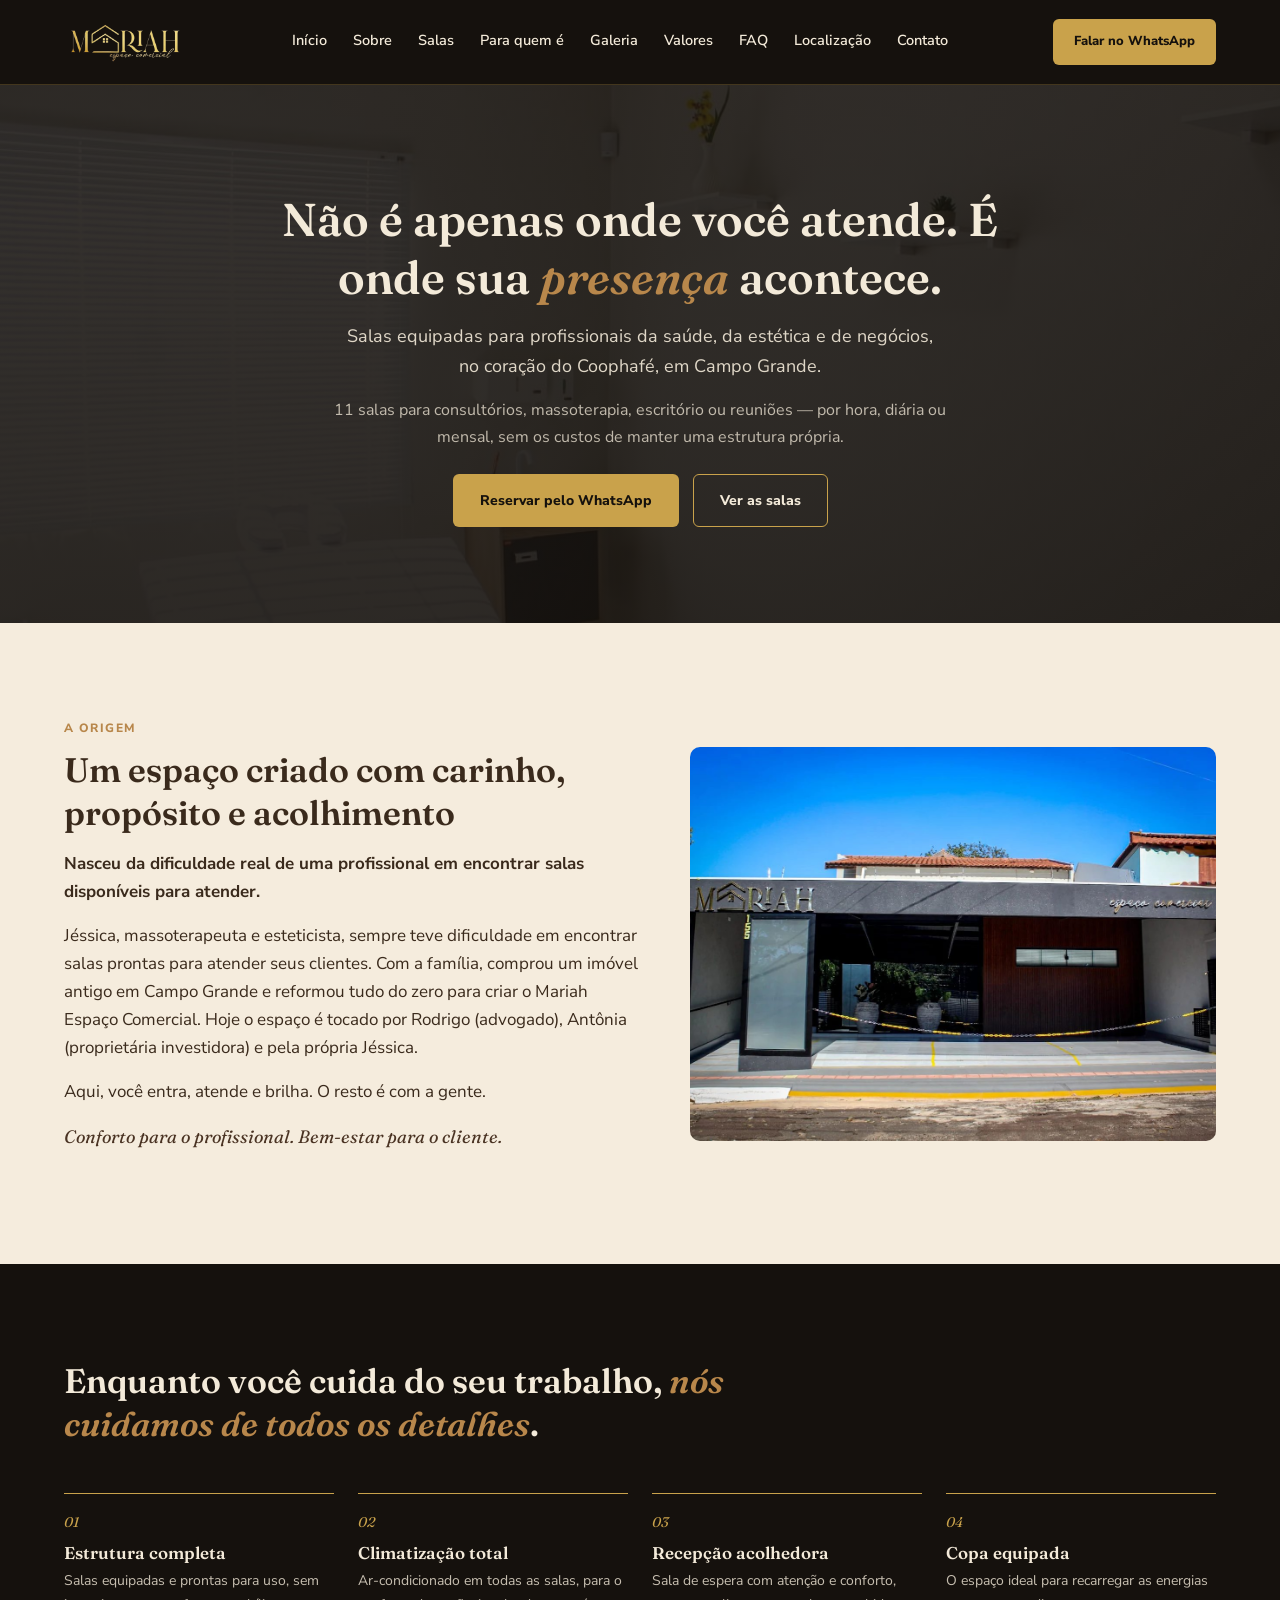
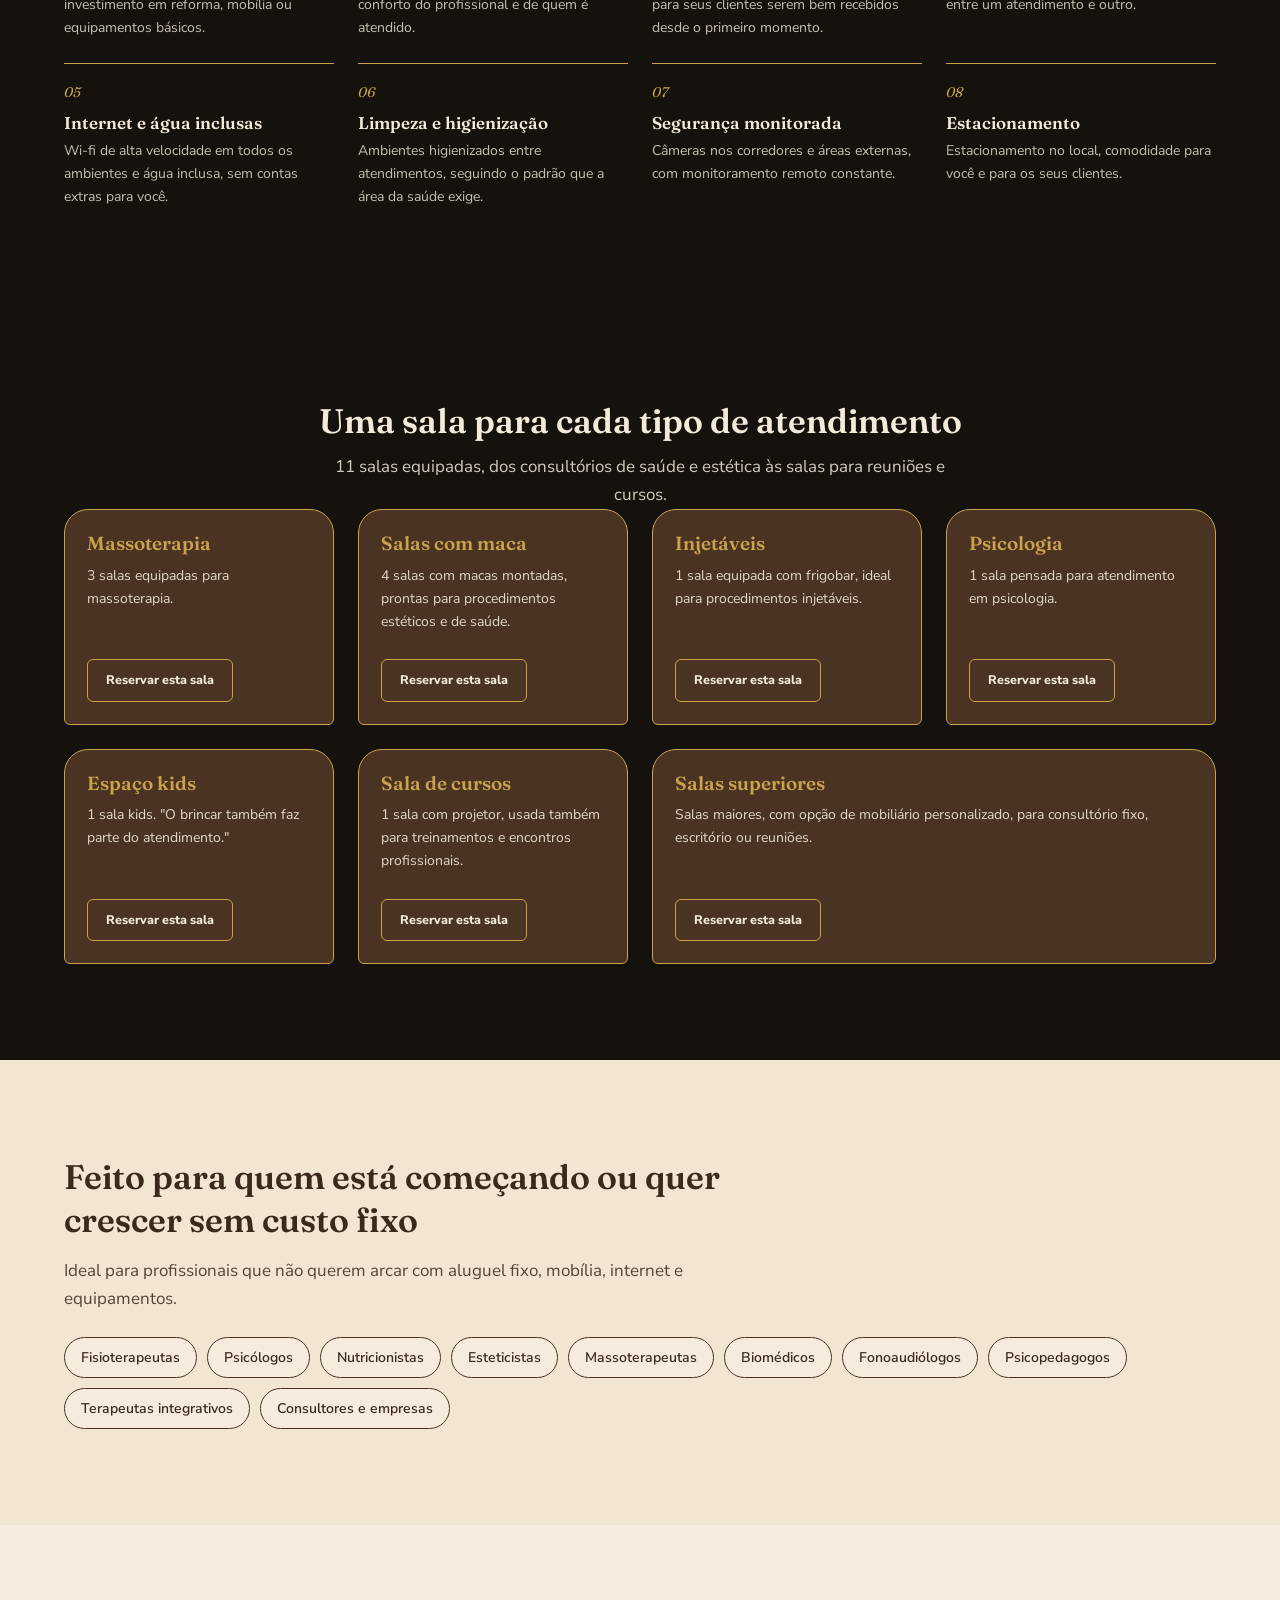
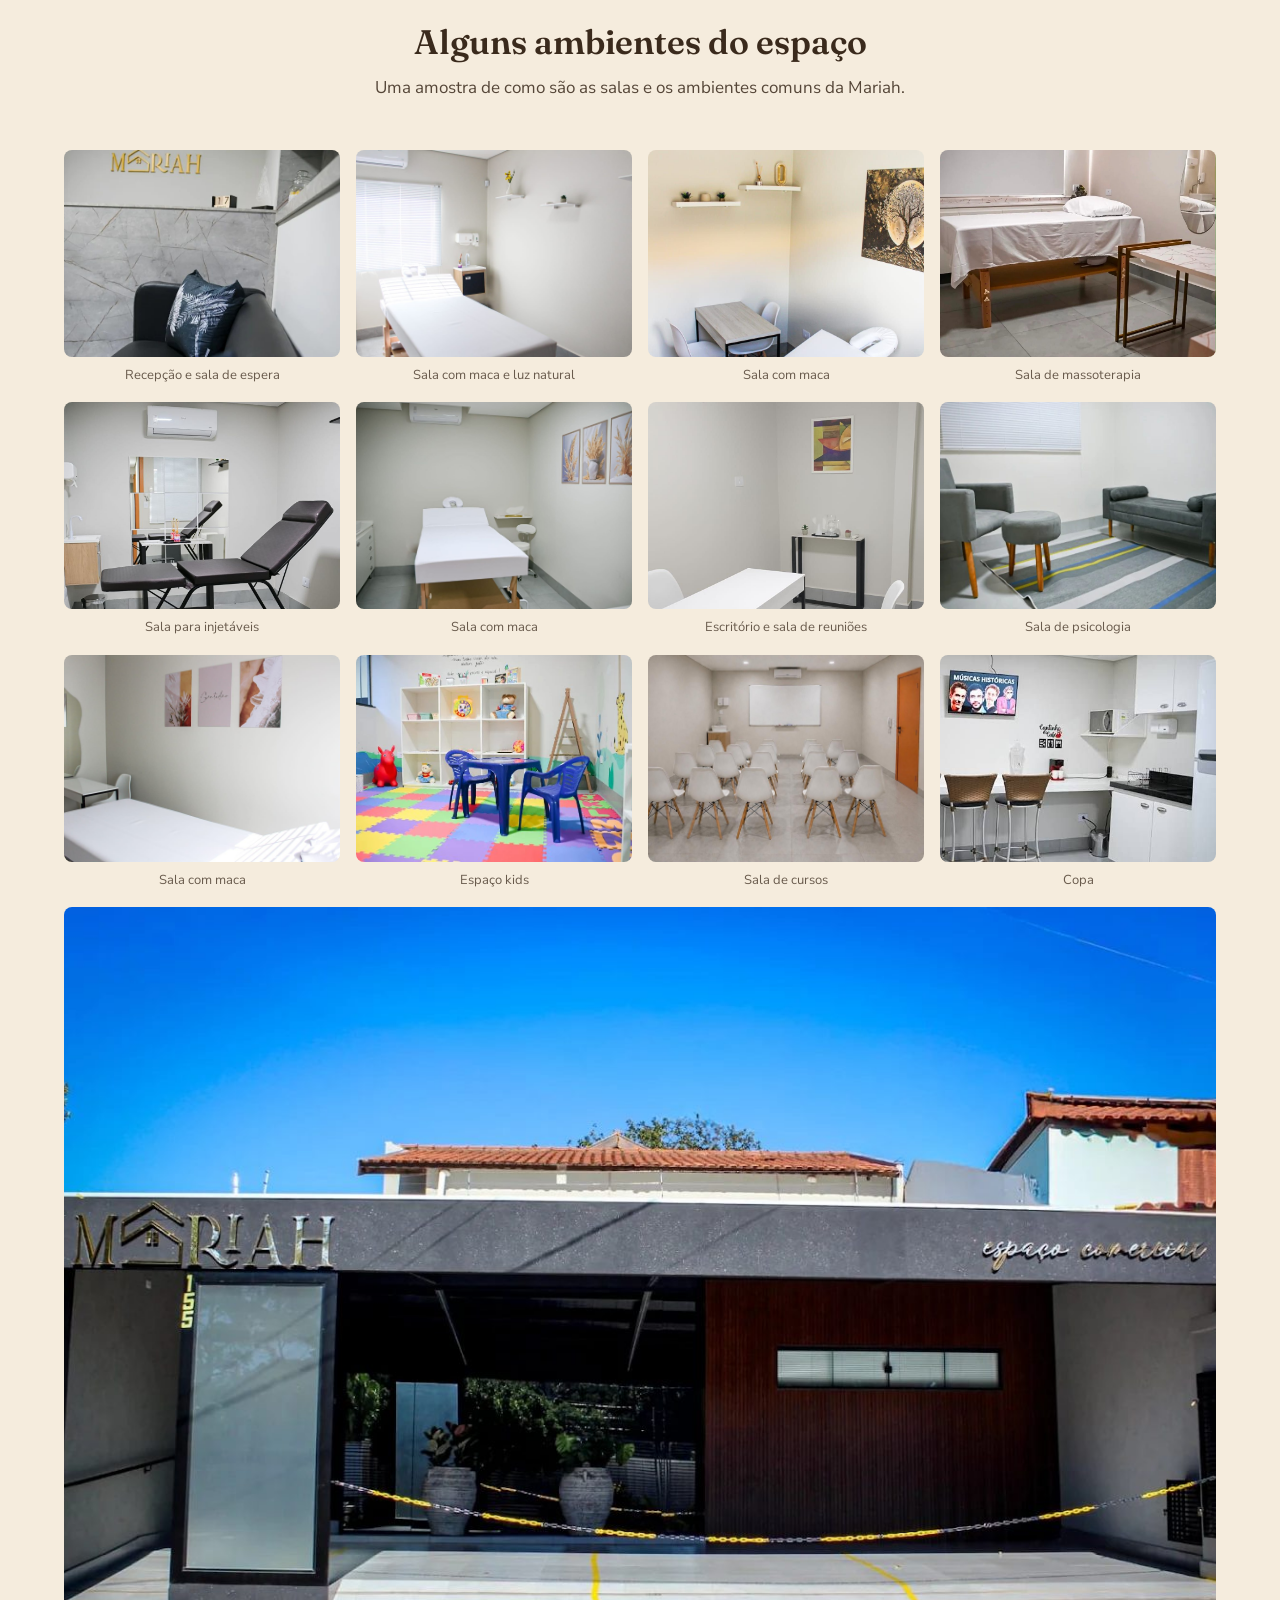
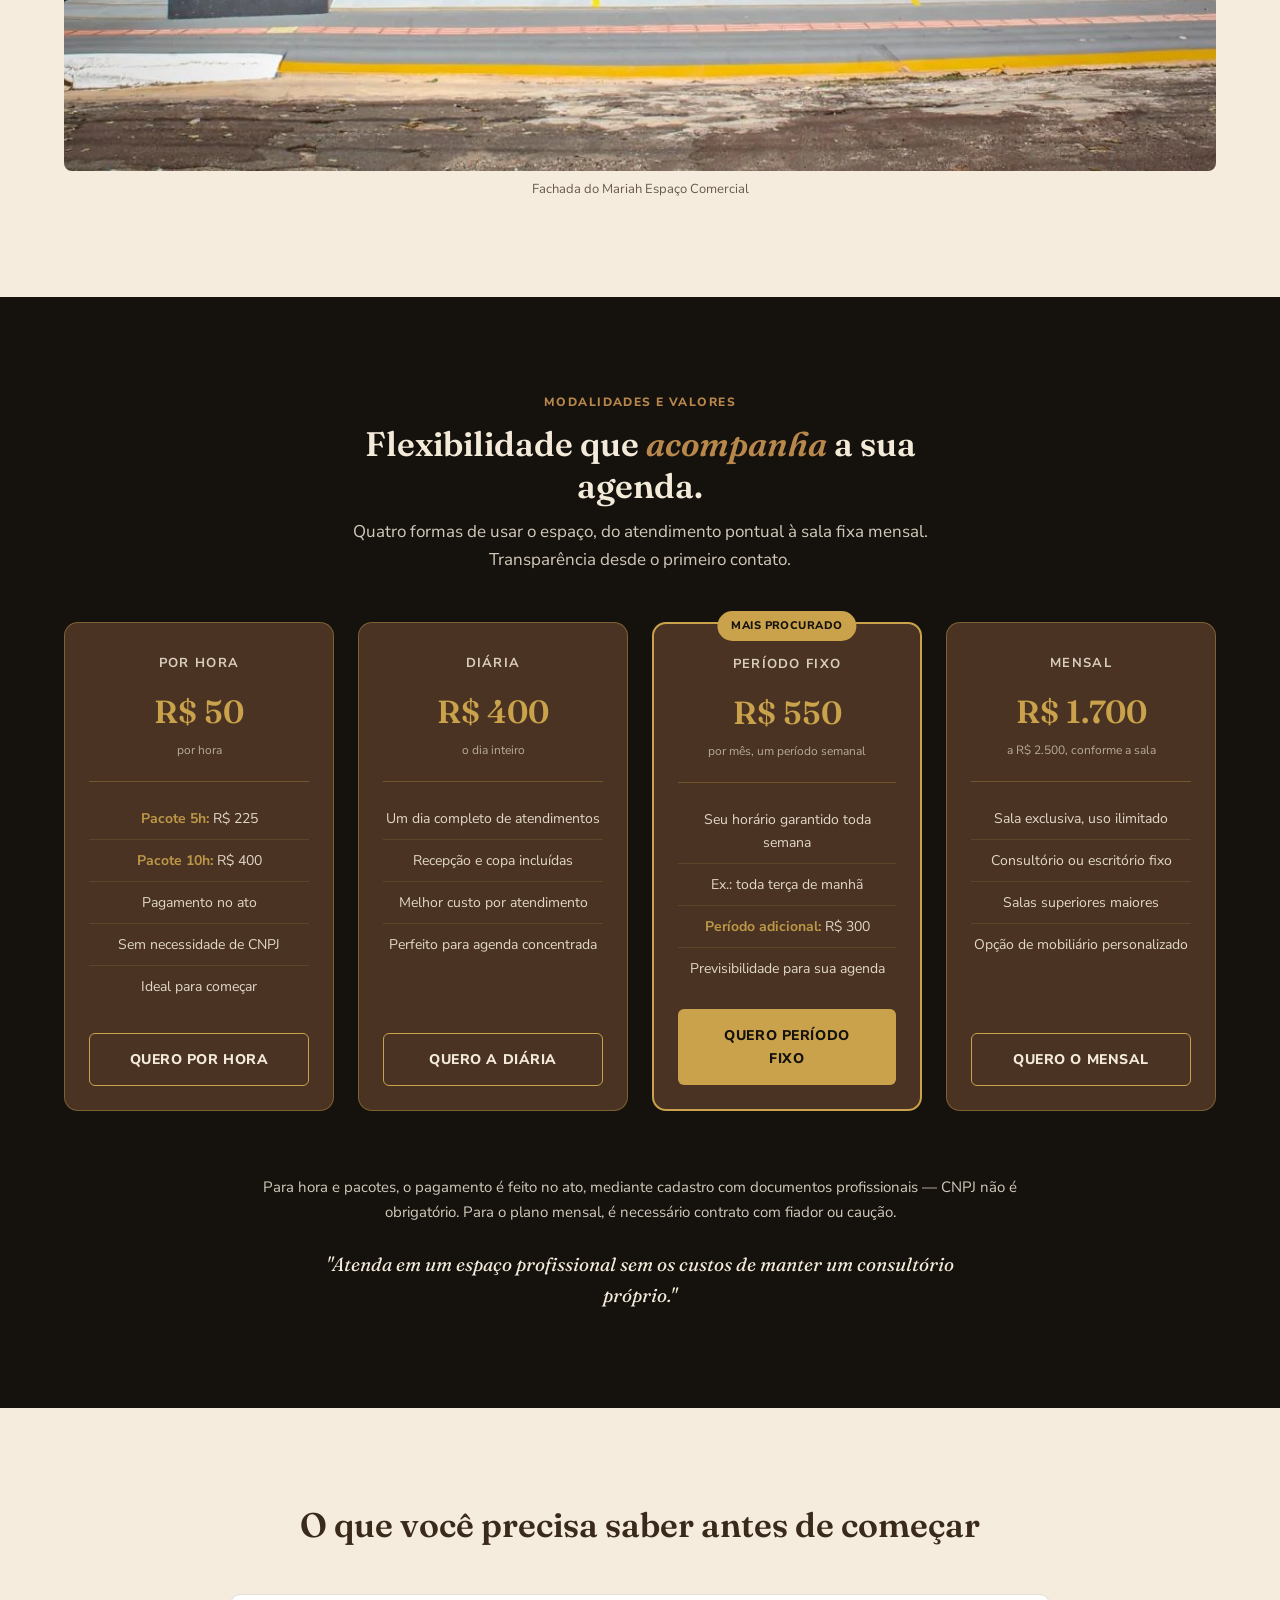
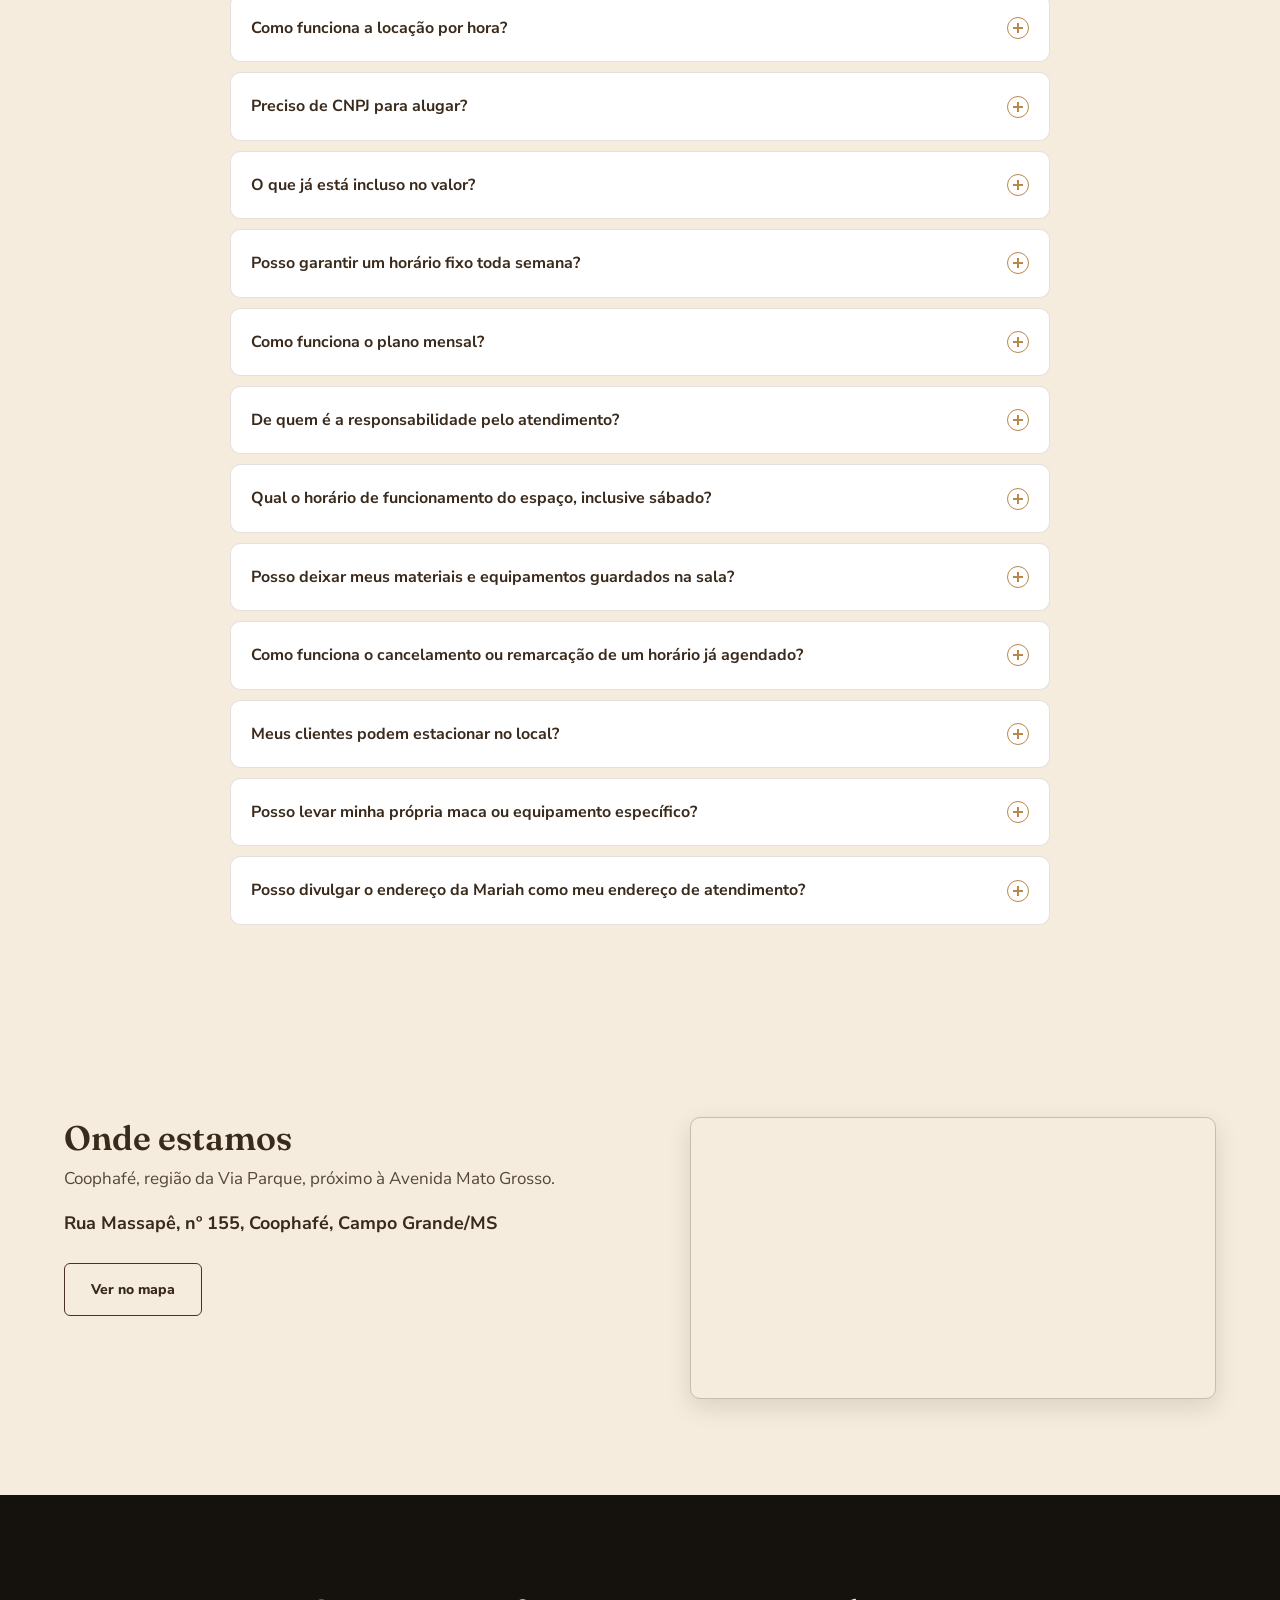
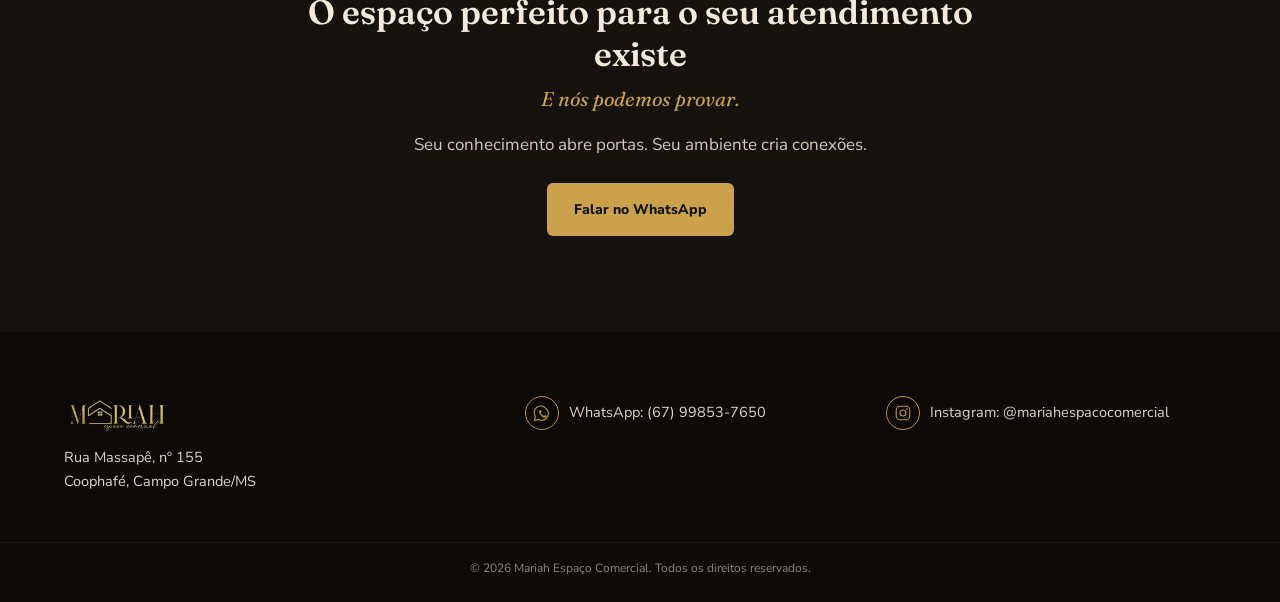
==== commit 963005b5: "Add files via upload" ====
--- a/index.html
+++ b/index.html
@@ -69,7 +69,7 @@
   <!-- ===================== HERO ===================== -->
   <section class="hero" id="inicio">
     <div class="wrap">
-      <h1>Seu consultório pronto, <em>por hora ou por mês</em></h1>
+      <h1>Não é apenas onde você atende. É onde sua <em>presença</em> acontece.</h1>
       <p class="hero-sub">Salas equipadas para profissionais da saúde, da estética e de negócios, no coração do Coophafé, em Campo Grande.</p>
       <p class="hero-text">11 salas para consultórios, massoterapia, escritório ou reuniões — por hora, diária ou mensal, sem os custos de manter uma estrutura própria.</p>
       <div class="actions">
@@ -118,7 +118,6 @@
     <div class="wrap">
       <h2>Uma sala para cada tipo de atendimento</h2>
       <p class="sub">11 salas equipadas, dos consultórios de saúde e estética às salas para reuniões e cursos.</p>
-      <p class="frase-marca">"Não é apenas onde você atende. É onde sua presença acontece."</p>
 
       <div class="salas-grid">
         <article class="sala-card">
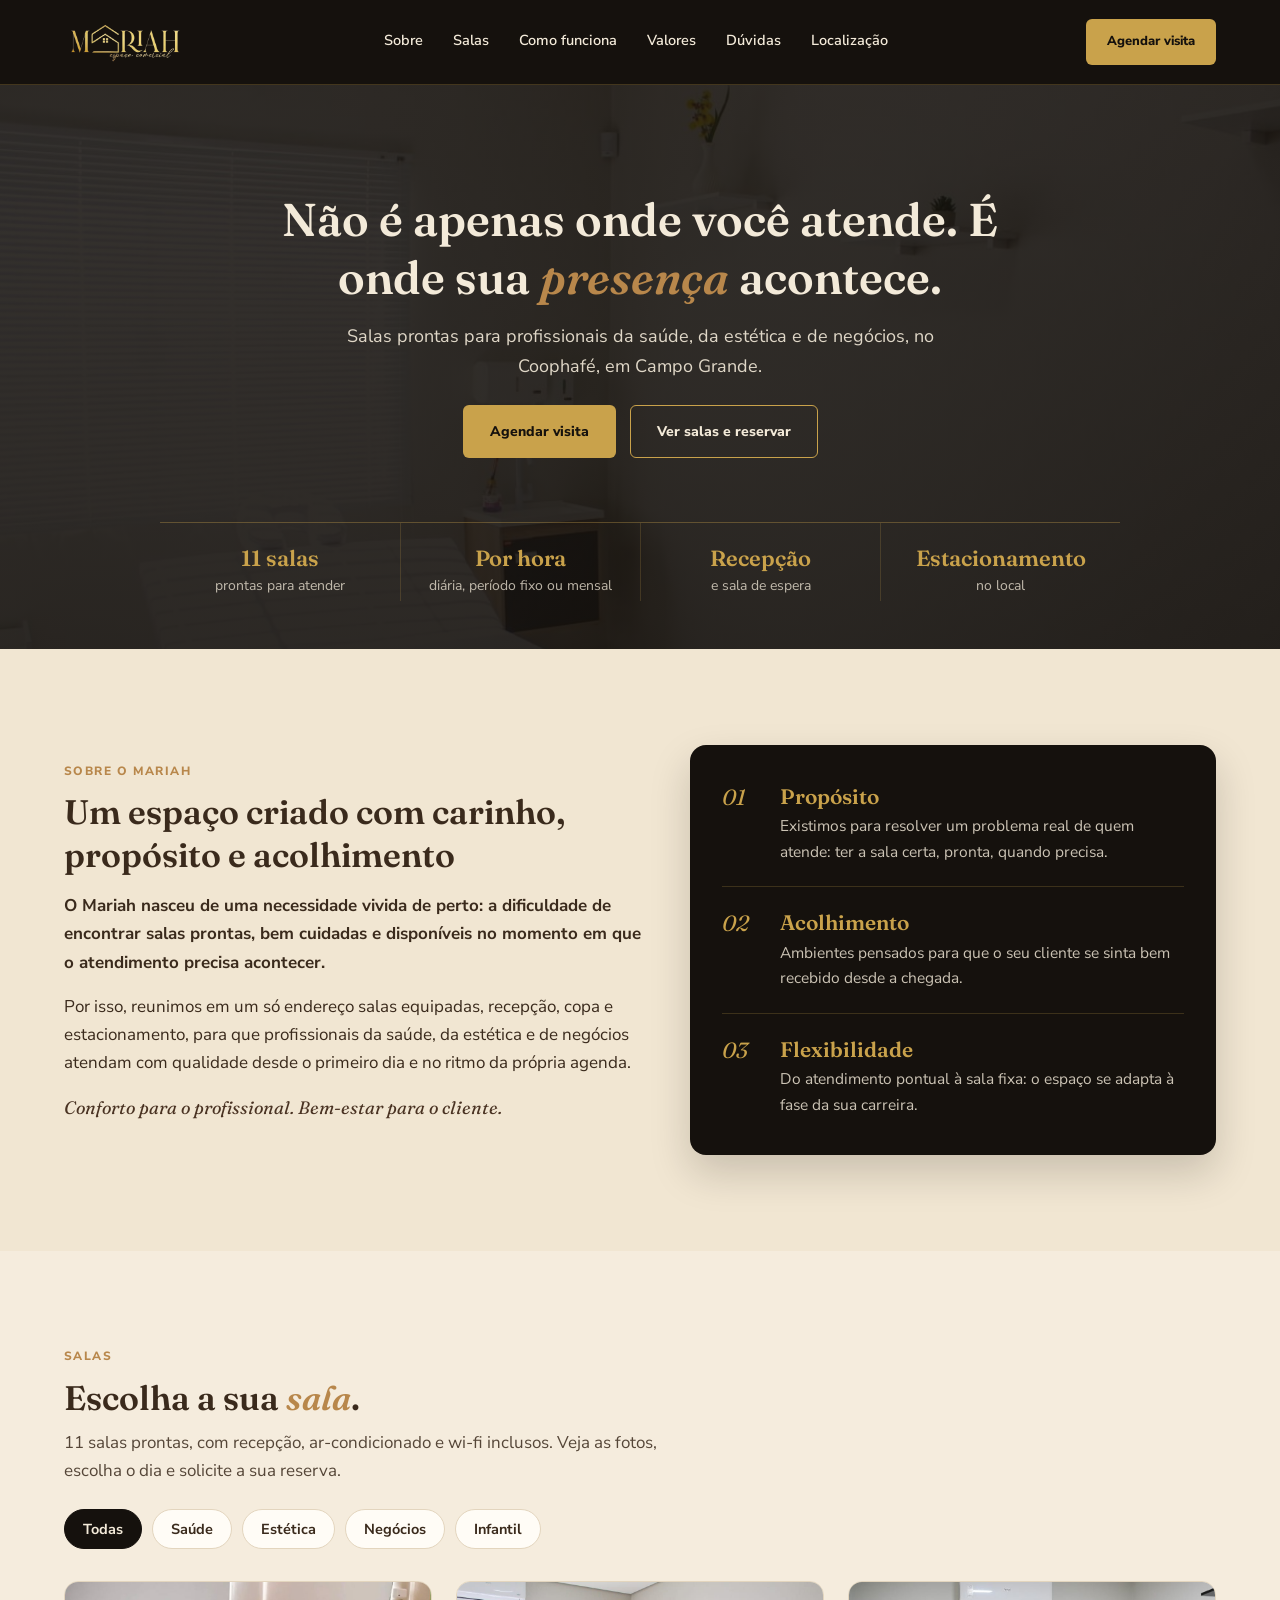
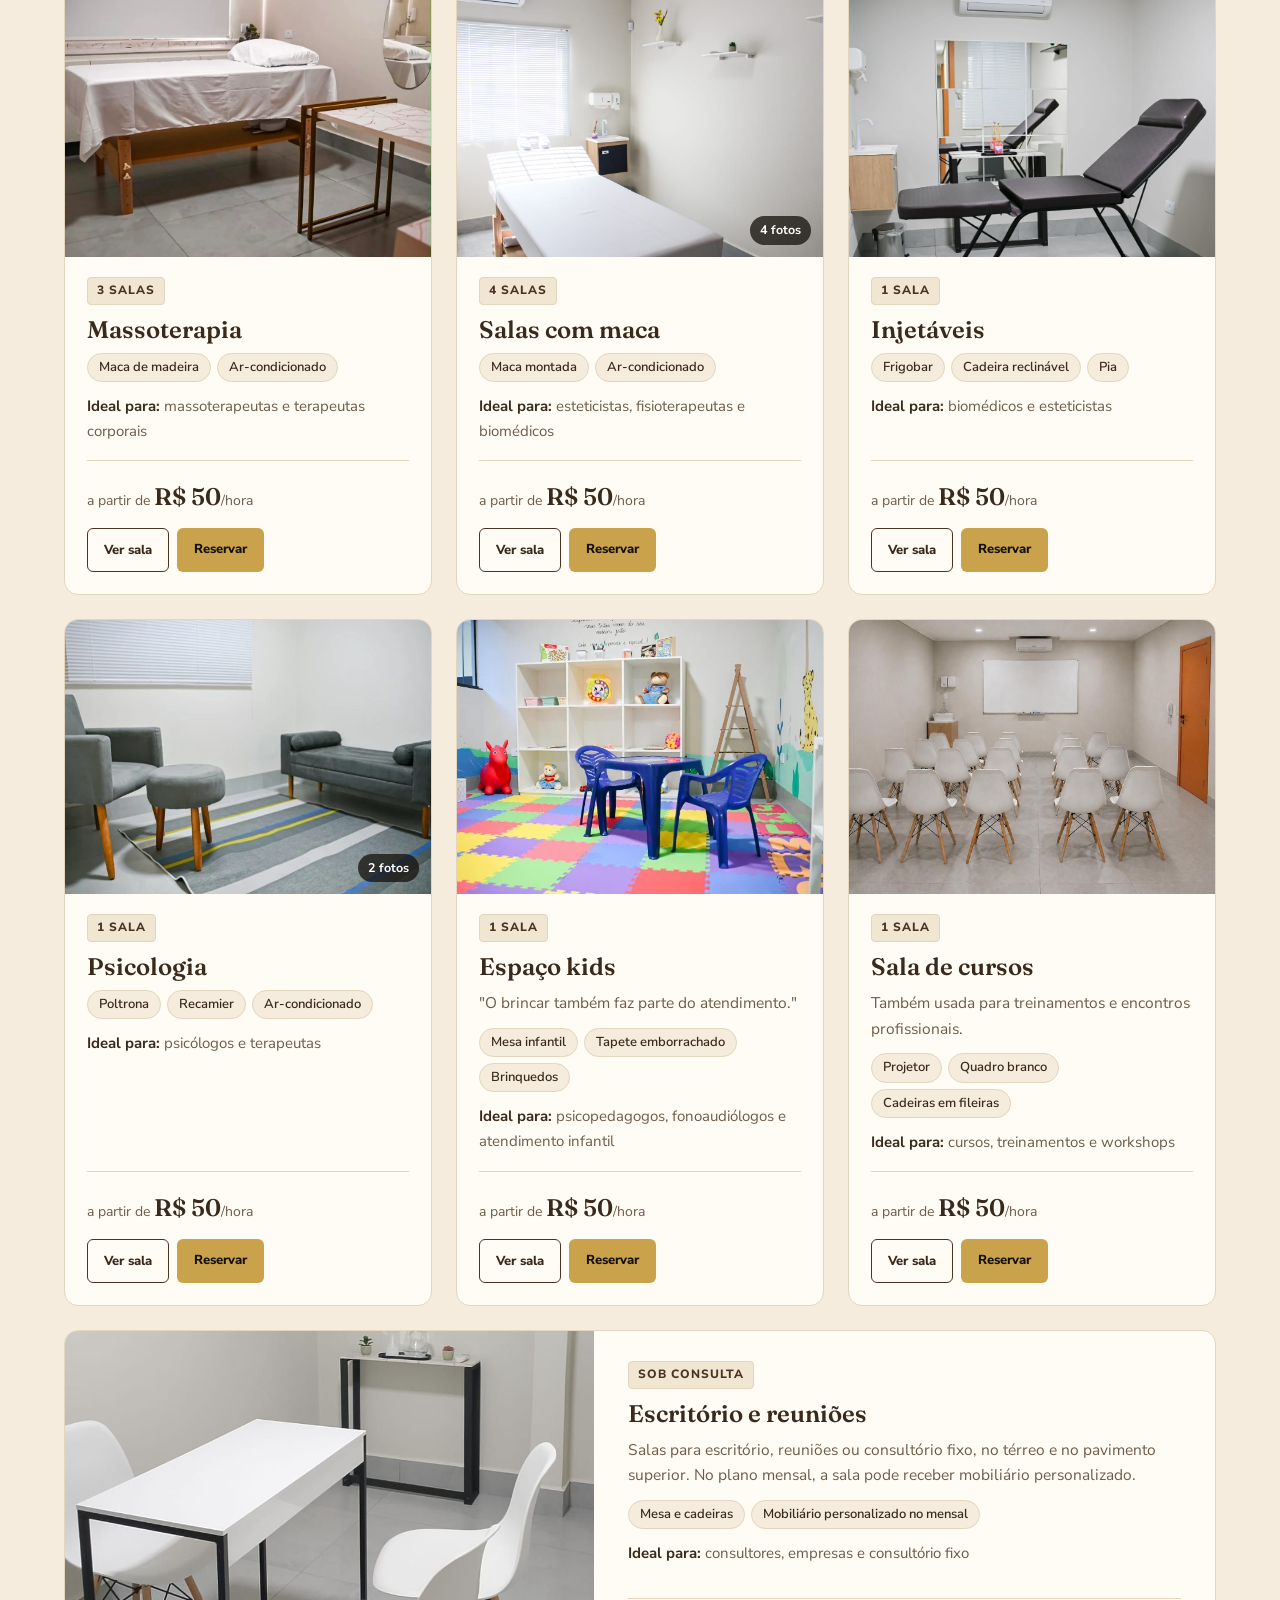
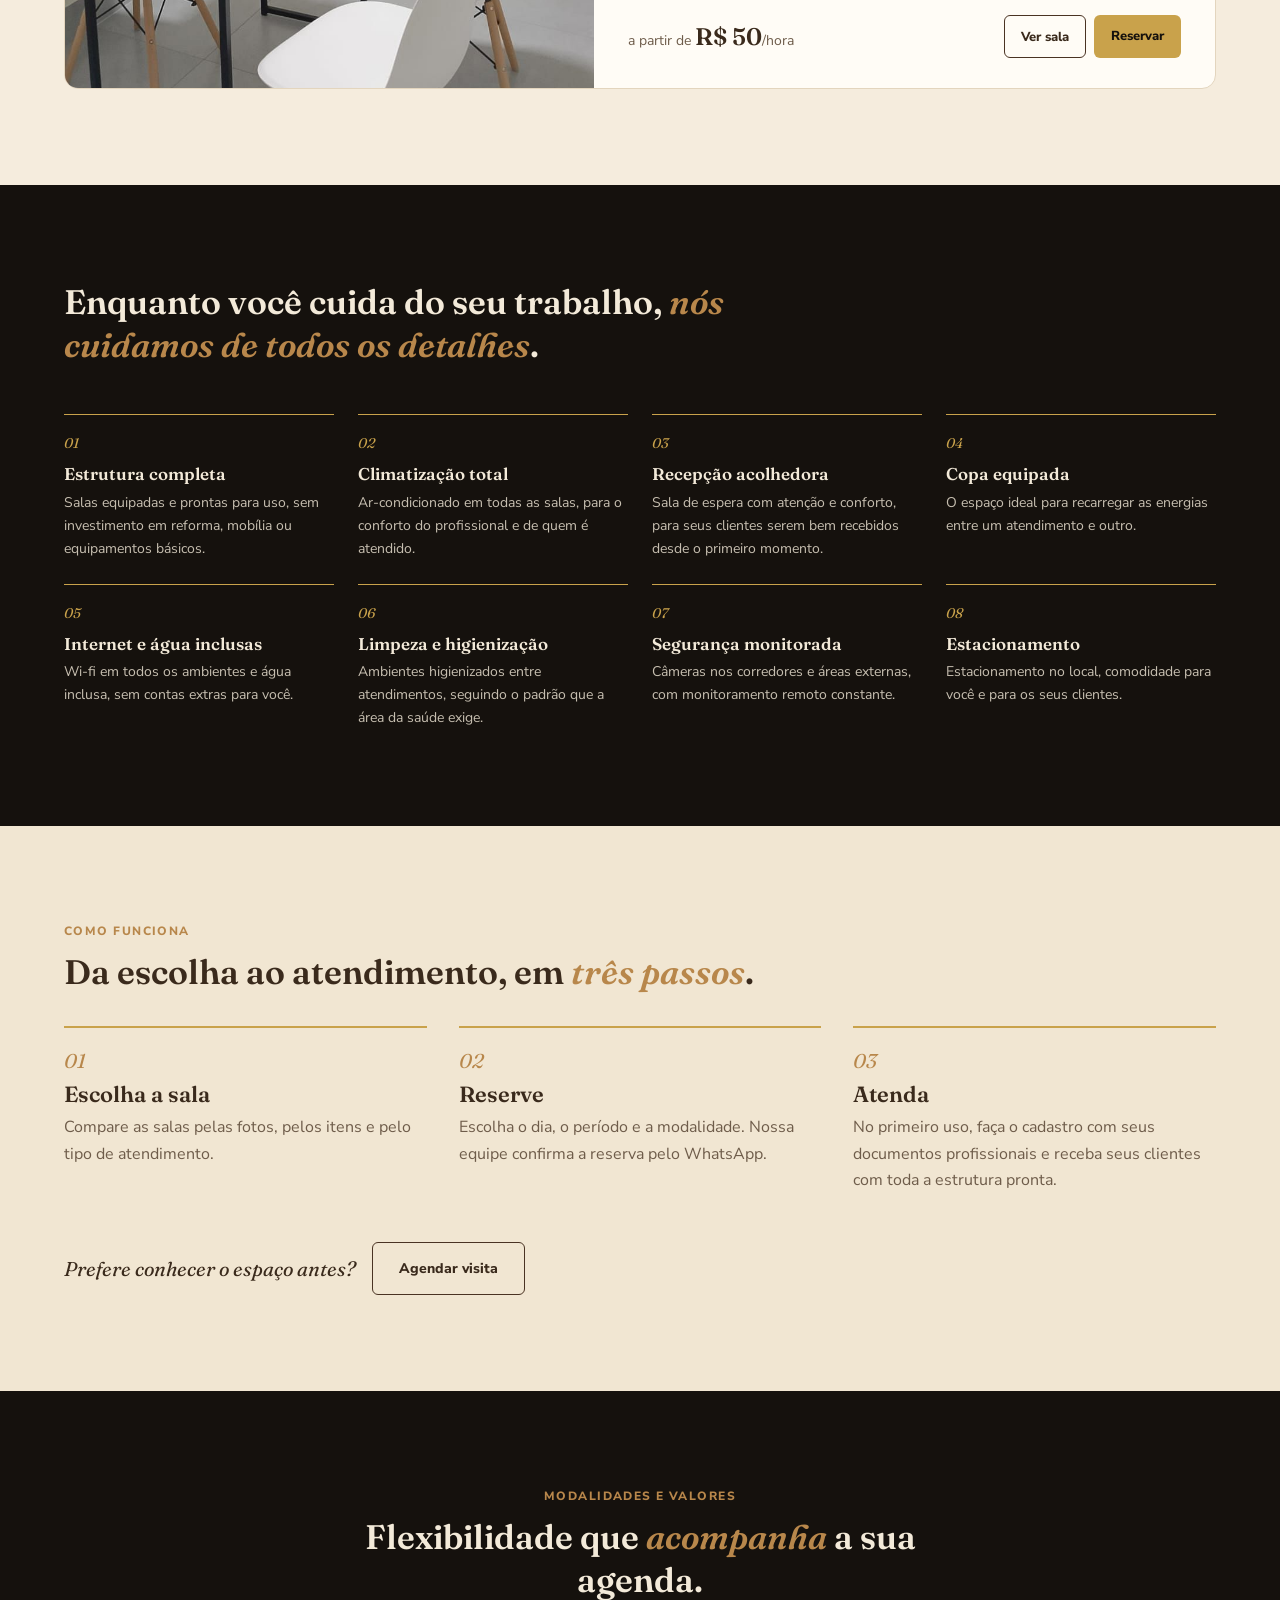
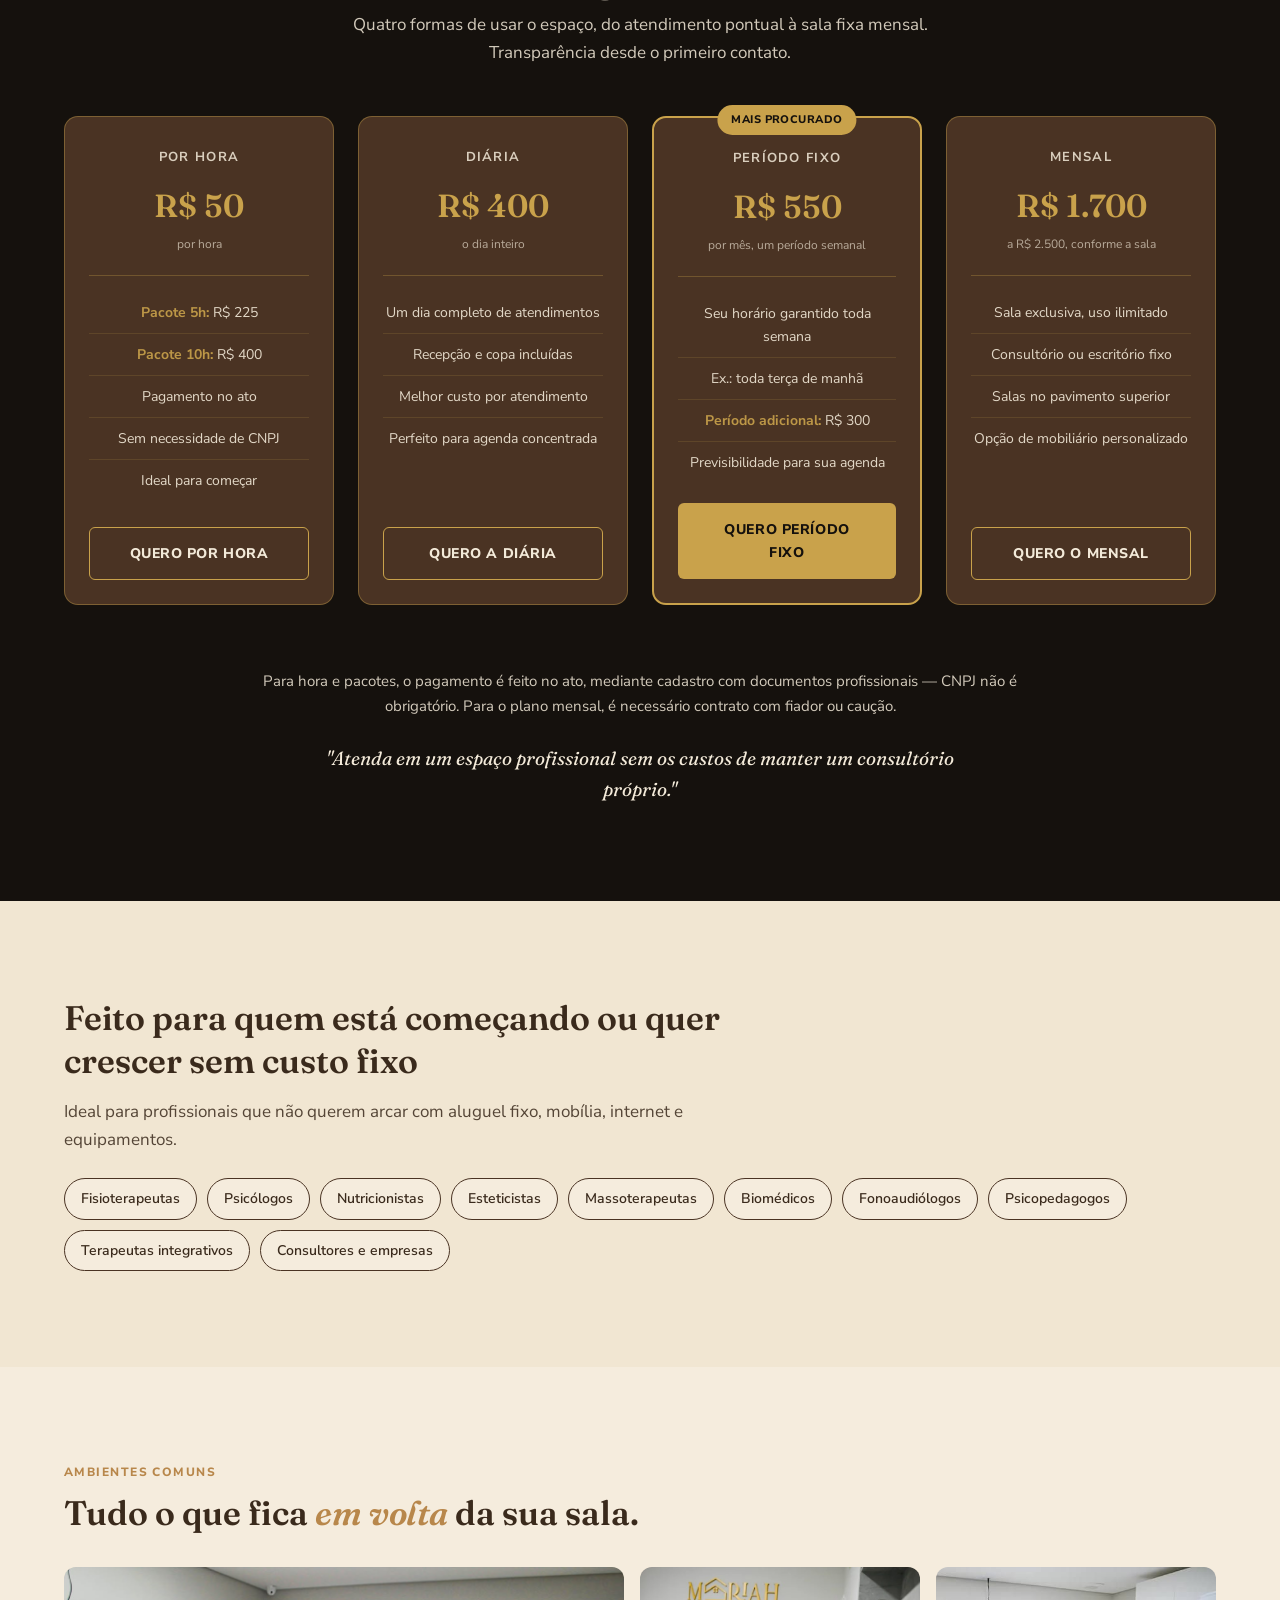
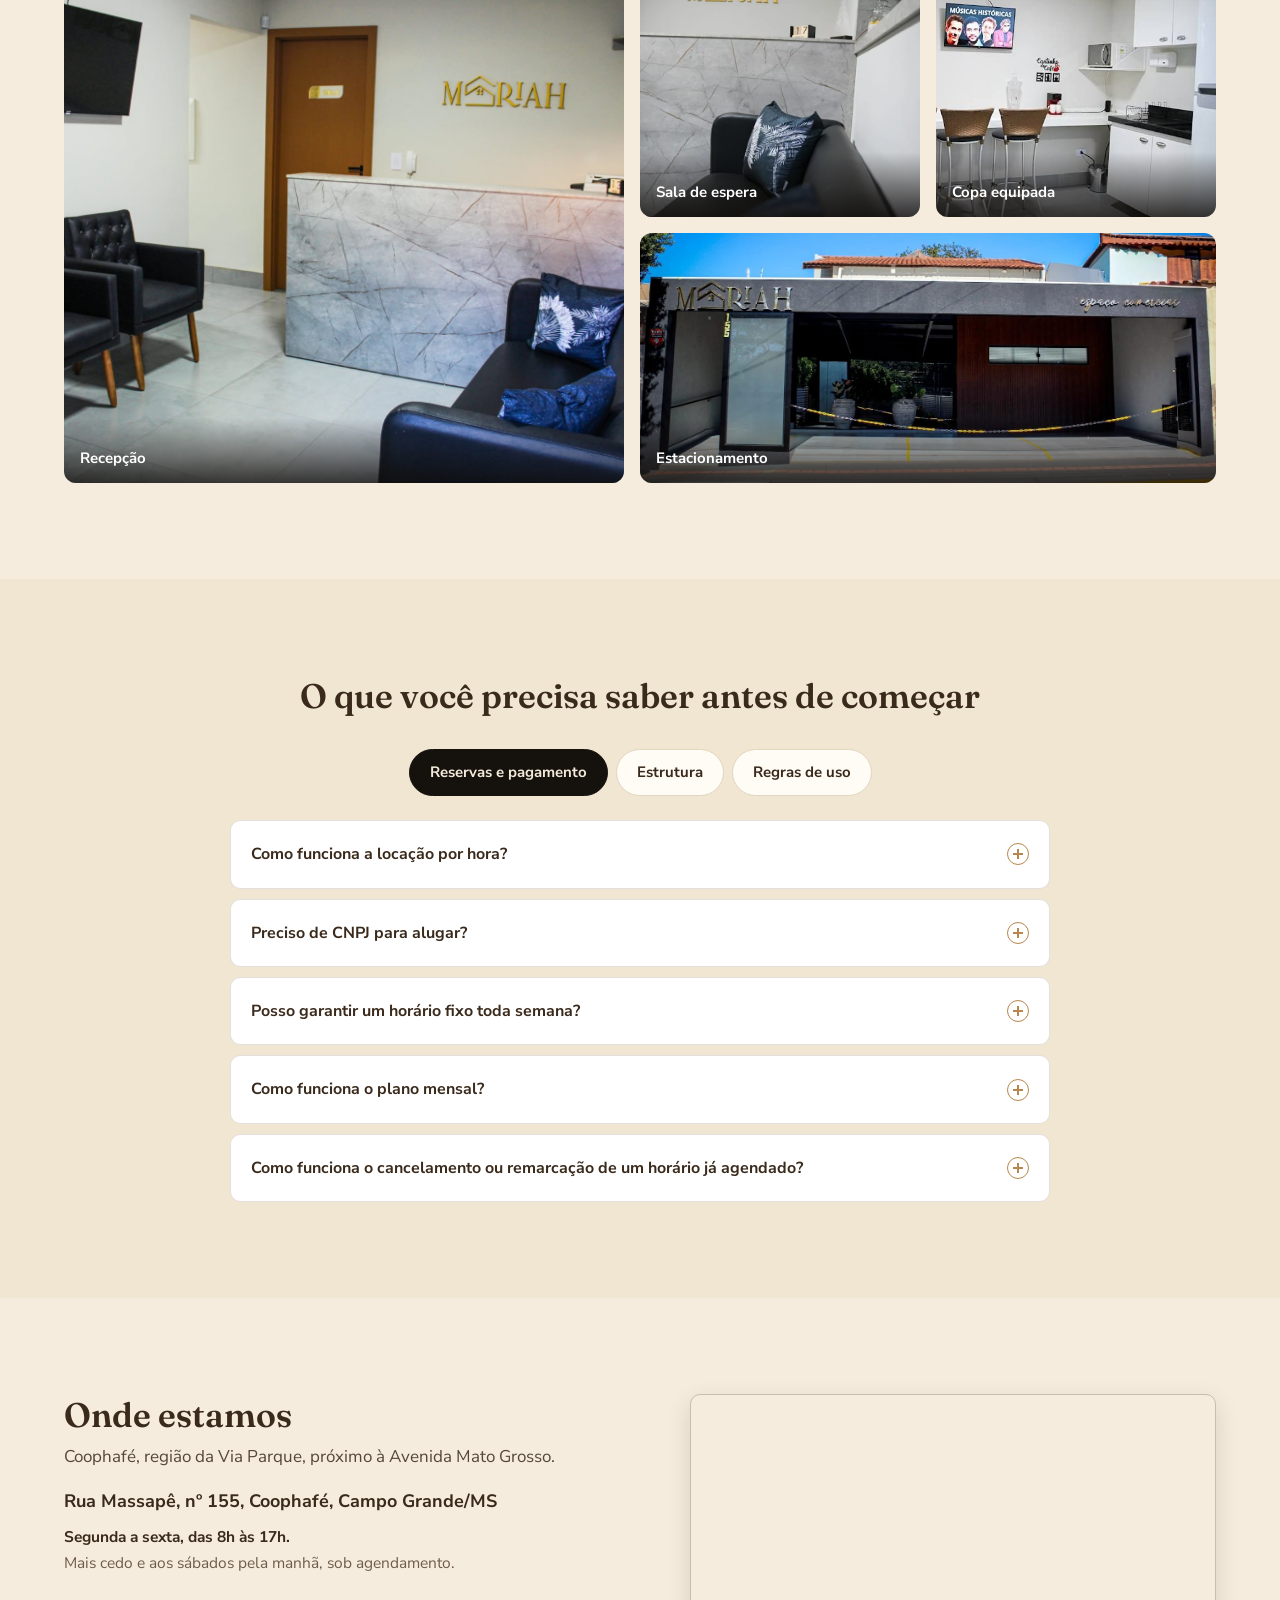
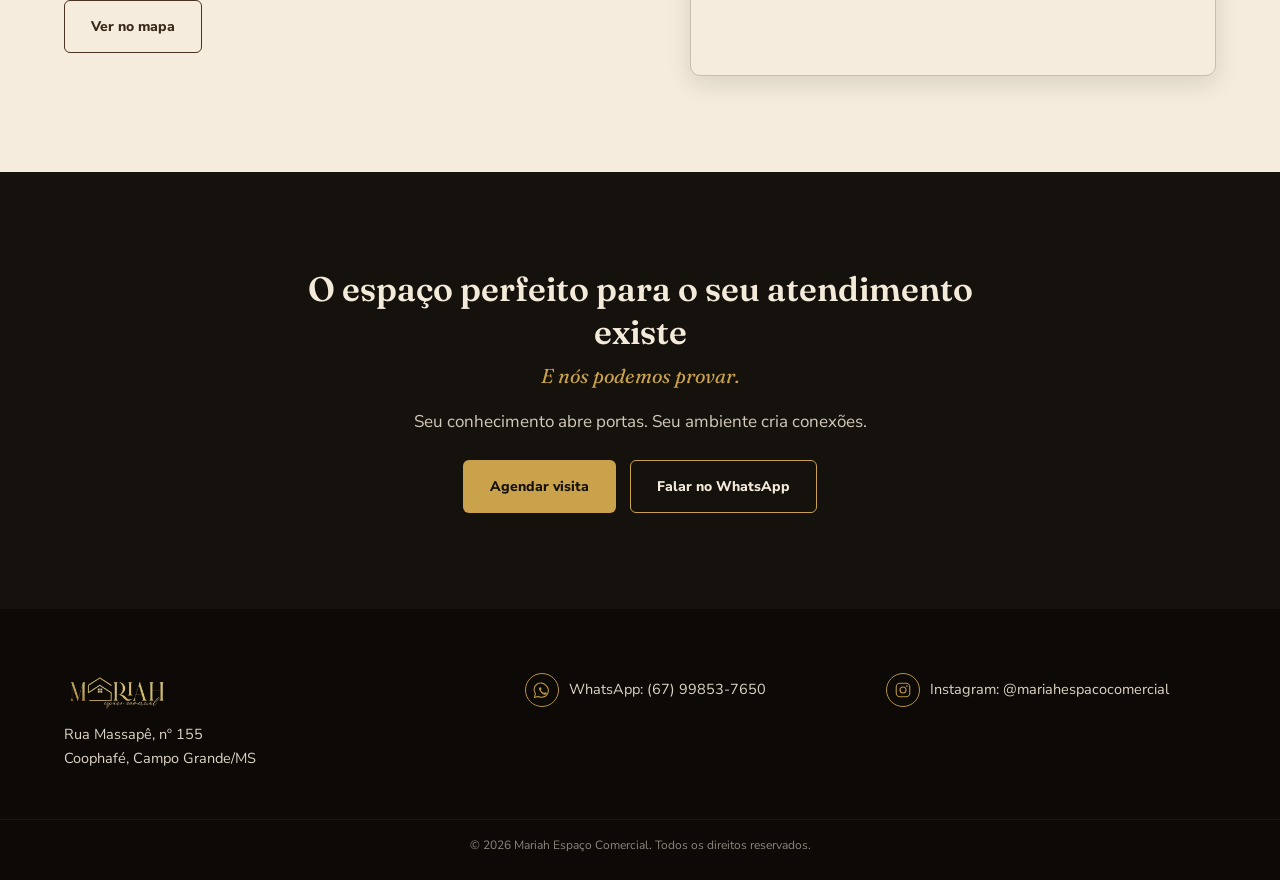
==== commit 10472d9f: "Add files via upload" ====
--- a/index.html
+++ b/index.html
@@ -4,7 +4,7 @@
 <meta charset="UTF-8">
 <meta name="viewport" content="width=device-width, initial-scale=1.0">
 <title>Mariah Espaço Comercial — Salas para Saúde, Estética e Negócios em Campo Grande</title>
-<meta name="description" content="11 salas prontas para profissionais da saúde, estética e negócios em Campo Grande/MS. Locação por hora, diária, período fixo ou mensal, com recepção, copa, ar condicionado, wifi, água, limpeza e estacionamento inclusos.">
+<meta name="description" content="11 salas prontas para profissionais da saúde, estética e negócios em Campo Grande/MS. Veja as salas, escolha o dia e reserve. Por hora, diária, período fixo ou mensal, com recepção, copa e estacionamento inclusos.">
 
 <meta property="og:type" content="website">
 <meta property="og:locale" content="pt_BR">
@@ -19,6 +19,7 @@
 <link href="https://fonts.googleapis.com/css2?family=Fraunces:ital,opsz,wght@0,9..144,500;0,9..144,600;0,9..144,700;1,9..144,500&family=Nunito+Sans:wght@400;600;700;800&display=swap" rel="stylesheet">
 
 <link rel="stylesheet" href="css/estilo.css">
+<script>document.documentElement.classList.add("js");</script>
 </head>
 <body>
 
@@ -26,39 +27,33 @@
 
 <header class="site-header">
   <div class="wrap header-inner">
-    <a href="#inicio" class="logo-link">
+    <a href="#inicio" class="logo-link" aria-label="Mariah Espaço Comercial, voltar ao início">
       <img class="logo" src="assets/marca/logo-mariah-transparente.png" alt="Mariah Espaço Comercial" width="180" height="60">
     </a>
 
     <nav class="nav-desktop" aria-label="Navegação principal">
-      <a href="#inicio">Início</a>
       <a href="#sobre">Sobre</a>
       <a href="#salas">Salas</a>
-      <a href="#para-quem-e">Para quem é</a>
-      <a href="#galeria">Galeria</a>
+      <a href="#como-funciona">Como funciona</a>
       <a href="#valores">Valores</a>
-      <a href="#faq">FAQ</a>
+      <a href="#faq">Dúvidas</a>
       <a href="#localizacao">Localização</a>
-      <a href="#rodape">Contato</a>
     </nav>
 
-    <a class="btn btn-primary header-cta" href="https://wa.me/556798537650?text=Ol%C3%A1!%20Quero%20saber%20mais%20sobre%20as%20salas%20do%20Mariah%20Espa%C3%A7o%20Comercial." target="_blank" rel="noopener">Falar no WhatsApp</a>
+    <a class="btn btn-primary header-cta" data-visita href="https://wa.me/556798537650?text=Ol%C3%A1!%20Gostaria%20de%20agendar%20uma%20visita%20ao%20Mariah%20Espa%C3%A7o%20Comercial." target="_blank" rel="noopener">Agendar visita</a>
 
     <details class="nav-mobile">
       <summary aria-label="Abrir menu">
         <span class="burger"></span>
       </summary>
       <nav aria-label="Navegação móvel">
-        <a href="#inicio">Início</a>
         <a href="#sobre">Sobre</a>
         <a href="#salas">Salas</a>
-        <a href="#para-quem-e">Para quem é</a>
-        <a href="#galeria">Galeria</a>
+        <a href="#como-funciona">Como funciona</a>
         <a href="#valores">Valores</a>
-        <a href="#faq">FAQ</a>
+        <a href="#faq">Dúvidas</a>
         <a href="#localizacao">Localização</a>
-        <a href="#rodape">Contato</a>
-        <a href="https://wa.me/556798537650?text=Ol%C3%A1!%20Quero%20saber%20mais%20sobre%20as%20salas%20do%20Mariah%20Espa%C3%A7o%20Comercial." target="_blank" rel="noopener" class="btn btn-primary">Falar no WhatsApp</a>
+        <a class="btn btn-primary" data-visita href="https://wa.me/556798537650?text=Ol%C3%A1!%20Gostaria%20de%20agendar%20uma%20visita%20ao%20Mariah%20Espa%C3%A7o%20Comercial." target="_blank" rel="noopener">Agendar visita</a>
       </nav>
     </details>
   </div>
@@ -70,12 +65,18 @@
   <section class="hero" id="inicio">
     <div class="wrap">
       <h1>Não é apenas onde você atende. É onde sua <em>presença</em> acontece.</h1>
-      <p class="hero-sub">Salas equipadas para profissionais da saúde, da estética e de negócios, no coração do Coophafé, em Campo Grande.</p>
-      <p class="hero-text">11 salas para consultórios, massoterapia, escritório ou reuniões — por hora, diária ou mensal, sem os custos de manter uma estrutura própria.</p>
+      <p class="hero-sub">Salas prontas para profissionais da saúde, da estética e de negócios, no Coophafé, em Campo Grande.</p>
       <div class="actions">
-        <a class="btn btn-primary" href="https://wa.me/556798537650?text=Ol%C3%A1!%20Quero%20saber%20mais%20sobre%20as%20salas%20do%20Mariah%20Espa%C3%A7o%20Comercial." target="_blank" rel="noopener">Reservar pelo WhatsApp</a>
-        <a class="btn btn-ghost" href="#salas">Ver as salas</a>
-      </div>
+        <a class="btn btn-primary" data-visita href="https://wa.me/556798537650?text=Ol%C3%A1!%20Gostaria%20de%20agendar%20uma%20visita%20ao%20Mariah%20Espa%C3%A7o%20Comercial." target="_blank" rel="noopener">Agendar visita</a>
+        <a class="btn btn-ghost" href="#salas">Ver salas e reservar</a>
+      </div>
+
+      <ul class="hero-destaques">
+        <li><strong>11 salas</strong><span>prontas para atender</span></li>
+        <li><strong>Por hora</strong><span>diária, período fixo ou mensal</span></li>
+        <li><strong>Recepção</strong><span>e sala de espera</span></li>
+        <li><strong>Estacionamento</strong><span>no local</span></li>
+      </ul>
     </div>
   </section>
 
@@ -83,15 +84,184 @@
   <section class="sobre" id="sobre">
     <div class="wrap grid-2">
       <div>
-        <div class="eyebrow">A origem</div>
+        <div class="eyebrow">Sobre o Mariah</div>
         <h2>Um espaço criado com carinho, propósito e acolhimento</h2>
-        <p class="lead">Nasceu da dificuldade real de uma profissional em encontrar salas disponíveis para atender.</p>
-        <p>Jéssica, massoterapeuta e esteticista, sempre teve dificuldade em encontrar salas prontas para atender seus clientes. Com a família, comprou um imóvel antigo em Campo Grande e reformou tudo do zero para criar o Mariah Espaço Comercial. Hoje o espaço é tocado por Rodrigo (advogado), Antônia (proprietária investidora) e pela própria Jéssica.</p>
-        <p>Aqui, você entra, atende e brilha. O resto é com a gente.</p>
+        <p class="lead">O Mariah nasceu de uma necessidade vivida de perto: a dificuldade de encontrar salas prontas, bem cuidadas e disponíveis no momento em que o atendimento precisa acontecer.</p>
+        <p>Por isso, reunimos em um só endereço salas equipadas, recepção, copa e estacionamento, para que profissionais da saúde, da estética e de negócios atendam com qualidade desde o primeiro dia e no ritmo da própria agenda.</p>
         <p class="assinatura">Conforto para o profissional. Bem-estar para o cliente.</p>
       </div>
-      <div class="sobre-foto">
-        <img src="assets/fotos/fachada.jpg" alt="Fachada do Mariah Espaço Comercial, com letreiro dourado" width="1360" height="907" loading="lazy" style="object-position:center 25%;">
+      <ul class="sobre-pilares">
+        <li>
+          <span class="n">01</span>
+          <div><h3>Propósito</h3><p>Existimos para resolver um problema real de quem atende: ter a sala certa, pronta, quando precisa.</p></div>
+        </li>
+        <li>
+          <span class="n">02</span>
+          <div><h3>Acolhimento</h3><p>Ambientes pensados para que o seu cliente se sinta bem recebido desde a chegada.</p></div>
+        </li>
+        <li>
+          <span class="n">03</span>
+          <div><h3>Flexibilidade</h3><p>Do atendimento pontual à sala fixa: o espaço se adapta à fase da sua carreira.</p></div>
+        </li>
+      </ul>
+    </div>
+  </section>
+
+  <!-- ===================== SALAS (CATÁLOGO) ===================== -->
+  <section class="salas" id="salas">
+    <div class="wrap">
+      <div class="eyebrow">Salas</div>
+      <h2>Escolha a sua <em>sala</em>.</h2>
+      <p class="sub">11 salas prontas, com recepção, ar-condicionado e wi-fi inclusos. Veja as fotos, escolha o dia e solicite a sua reserva.</p>
+
+      <div class="filtros so-js" role="group" aria-label="Filtrar salas por área">
+        <button type="button" class="chip-filtro" aria-pressed="true" data-filtro="todas">Todas</button>
+        <button type="button" class="chip-filtro" aria-pressed="false" data-filtro="saude">Saúde</button>
+        <button type="button" class="chip-filtro" aria-pressed="false" data-filtro="estetica">Estética</button>
+        <button type="button" class="chip-filtro" aria-pressed="false" data-filtro="negocios">Negócios</button>
+        <button type="button" class="chip-filtro" aria-pressed="false" data-filtro="infantil">Infantil</button>
+      </div>
+
+      <div class="salas-grid" id="salas-grid">
+
+        <article class="sala" data-grupos="estetica saude" data-fotos="sala-massoterapia.jpg|center 55%">
+          <div class="sala-foto">
+            <img src="assets/fotos/sala-massoterapia.jpg" alt="Sala de massoterapia com maca de madeira e lençol branco" width="1000" height="985" loading="lazy" style="object-position:center 55%;">
+          </div>
+          <div class="sala-corpo">
+            <span class="sala-qtd">3 salas</span>
+            <h3>Massoterapia</h3>
+            <ul class="sala-itens"><li>Maca de madeira</li><li>Ar-condicionado</li></ul>
+            <p class="sala-ideal"><strong>Ideal para:</strong> massoterapeutas e terapeutas corporais</p>
+            <div class="sala-rodape">
+              <p class="sala-preco">a partir de <strong>R$ 50</strong>/hora</p>
+              <div class="sala-botoes">
+                <button type="button" class="btn btn-outline btn-sm so-js" data-ver>Ver sala</button>
+                <a class="btn btn-primary btn-sm" data-reservar href="https://wa.me/556798537650?text=Ol%C3%A1!%20Gostaria%20de%20solicitar%20uma%20reserva.%0ASala%3A%20Massoterapia" target="_blank" rel="noopener">Reservar</a>
+              </div>
+            </div>
+          </div>
+        </article>
+
+        <article class="sala" data-grupos="saude estetica" data-fotos="sala-maca-janela.jpg|center 60%;sala-maca-mesa-quadro-arvore.jpg|center 40%;sala-maca-quadros-trigo.jpg|center;sala-maca-quadros-gratidao.jpg|center">
+          <div class="sala-foto">
+            <img src="assets/fotos/sala-maca-janela.jpg" alt="Sala com maca branca e luz natural pela persiana" width="1296" height="864" loading="lazy" style="object-position:center 60%;">
+            <span class="selo-fotos">4 fotos</span>
+          </div>
+          <div class="sala-corpo">
+            <span class="sala-qtd">4 salas</span>
+            <h3>Salas com maca</h3>
+            <ul class="sala-itens"><li>Maca montada</li><li>Ar-condicionado</li></ul>
+            <p class="sala-ideal"><strong>Ideal para:</strong> esteticistas, fisioterapeutas e biomédicos</p>
+            <div class="sala-rodape">
+              <p class="sala-preco">a partir de <strong>R$ 50</strong>/hora</p>
+              <div class="sala-botoes">
+                <button type="button" class="btn btn-outline btn-sm so-js" data-ver>Ver sala</button>
+                <a class="btn btn-primary btn-sm" data-reservar href="https://wa.me/556798537650?text=Ol%C3%A1!%20Gostaria%20de%20solicitar%20uma%20reserva.%0ASala%3A%20Salas%20com%20maca" target="_blank" rel="noopener">Reservar</a>
+              </div>
+            </div>
+          </div>
+        </article>
+
+        <article class="sala" data-grupos="estetica saude" data-fotos="sala-injetaveis.jpg|center 35%">
+          <div class="sala-foto">
+            <img src="assets/fotos/sala-injetaveis.jpg" alt="Sala para injetáveis com cadeira preta reclinável, espelho e pia" width="1000" height="1498" loading="lazy" style="object-position:center 35%;">
+          </div>
+          <div class="sala-corpo">
+            <span class="sala-qtd">1 sala</span>
+            <h3>Injetáveis</h3>
+            <ul class="sala-itens"><li>Frigobar</li><li>Cadeira reclinável</li><li>Pia</li></ul>
+            <p class="sala-ideal"><strong>Ideal para:</strong> biomédicos e esteticistas</p>
+            <div class="sala-rodape">
+              <p class="sala-preco">a partir de <strong>R$ 50</strong>/hora</p>
+              <div class="sala-botoes">
+                <button type="button" class="btn btn-outline btn-sm so-js" data-ver>Ver sala</button>
+                <a class="btn btn-primary btn-sm" data-reservar href="https://wa.me/556798537650?text=Ol%C3%A1!%20Gostaria%20de%20solicitar%20uma%20reserva.%0ASala%3A%20Injet%C3%A1veis" target="_blank" rel="noopener">Reservar</a>
+              </div>
+            </div>
+          </div>
+        </article>
+
+        <article class="sala" data-grupos="saude" data-fotos="sala-psicologia.jpg|center;sala-psicologia-alternativa.jpg|center 45%">
+          <div class="sala-foto">
+            <img src="assets/fotos/sala-psicologia.jpg" alt="Sala de psicologia com poltrona cinza, puff e recamier" width="721" height="481" loading="lazy">
+            <span class="selo-fotos">2 fotos</span>
+          </div>
+          <div class="sala-corpo">
+            <span class="sala-qtd">1 sala</span>
+            <h3>Psicologia</h3>
+            <ul class="sala-itens"><li>Poltrona</li><li>Recamier</li><li>Ar-condicionado</li></ul>
+            <p class="sala-ideal"><strong>Ideal para:</strong> psicólogos e terapeutas</p>
+            <div class="sala-rodape">
+              <p class="sala-preco">a partir de <strong>R$ 50</strong>/hora</p>
+              <div class="sala-botoes">
+                <button type="button" class="btn btn-outline btn-sm so-js" data-ver>Ver sala</button>
+                <a class="btn btn-primary btn-sm" data-reservar href="https://wa.me/556798537650?text=Ol%C3%A1!%20Gostaria%20de%20solicitar%20uma%20reserva.%0ASala%3A%20Psicologia" target="_blank" rel="noopener">Reservar</a>
+              </div>
+            </div>
+          </div>
+        </article>
+
+        <article class="sala" data-grupos="infantil saude" data-fotos="espaco-kids.jpg|center">
+          <div class="sala-foto">
+            <img src="assets/fotos/espaco-kids.jpg" alt="Espaço kids com mesa e cadeiras azuis, tapete emborrachado colorido e brinquedos" width="721" height="481" loading="lazy">
+          </div>
+          <div class="sala-corpo">
+            <span class="sala-qtd">1 sala</span>
+            <h3>Espaço kids</h3>
+            <p class="sala-desc">"O brincar também faz parte do atendimento."</p>
+            <ul class="sala-itens"><li>Mesa infantil</li><li>Tapete emborrachado</li><li>Brinquedos</li></ul>
+            <p class="sala-ideal"><strong>Ideal para:</strong> psicopedagogos, fonoaudiólogos e atendimento infantil</p>
+            <div class="sala-rodape">
+              <p class="sala-preco">a partir de <strong>R$ 50</strong>/hora</p>
+              <div class="sala-botoes">
+                <button type="button" class="btn btn-outline btn-sm so-js" data-ver>Ver sala</button>
+                <a class="btn btn-primary btn-sm" data-reservar href="https://wa.me/556798537650?text=Ol%C3%A1!%20Gostaria%20de%20solicitar%20uma%20reserva.%0ASala%3A%20Espa%C3%A7o%20kids" target="_blank" rel="noopener">Reservar</a>
+              </div>
+            </div>
+          </div>
+        </article>
+
+        <article class="sala" data-grupos="negocios" data-fotos="sala-cursos.jpg|center 40%">
+          <div class="sala-foto">
+            <img src="assets/fotos/sala-cursos.jpg" alt="Sala de cursos com cadeiras brancas em fileiras e quadro branco" width="1280" height="853" loading="lazy" style="object-position:center 40%;">
+          </div>
+          <div class="sala-corpo">
+            <span class="sala-qtd">1 sala</span>
+            <h3>Sala de cursos</h3>
+            <p class="sala-desc">Também usada para treinamentos e encontros profissionais.</p>
+            <ul class="sala-itens"><li>Projetor</li><li>Quadro branco</li><li>Cadeiras em fileiras</li></ul>
+            <p class="sala-ideal"><strong>Ideal para:</strong> cursos, treinamentos e workshops</p>
+            <div class="sala-rodape">
+              <p class="sala-preco">a partir de <strong>R$ 50</strong>/hora</p>
+              <div class="sala-botoes">
+                <button type="button" class="btn btn-outline btn-sm so-js" data-ver>Ver sala</button>
+                <a class="btn btn-primary btn-sm" data-reservar href="https://wa.me/556798537650?text=Ol%C3%A1!%20Gostaria%20de%20solicitar%20uma%20reserva.%0ASala%3A%20Sala%20de%20cursos" target="_blank" rel="noopener">Reservar</a>
+              </div>
+            </div>
+          </div>
+        </article>
+
+        <article class="sala larga" data-grupos="negocios" data-fotos="sala-escritorio-reunioes.jpg|center 72%">
+          <div class="sala-foto">
+            <img src="assets/fotos/sala-escritorio-reunioes.jpg" alt="Sala montada como escritório, com mesa branca de pés pretos e três cadeiras" width="900" height="1600" loading="lazy" style="object-position:center 72%;">
+          </div>
+          <div class="sala-corpo">
+            <span class="sala-qtd">Sob consulta</span>
+            <h3>Escritório e reuniões</h3>
+            <p class="sala-desc">Salas para escritório, reuniões ou consultório fixo, no térreo e no pavimento superior. No plano mensal, a sala pode receber mobiliário personalizado.</p>
+            <ul class="sala-itens"><li>Mesa e cadeiras</li><li>Mobiliário personalizado no mensal</li></ul>
+            <p class="sala-ideal"><strong>Ideal para:</strong> consultores, empresas e consultório fixo</p>
+            <div class="sala-rodape">
+              <p class="sala-preco">a partir de <strong>R$ 50</strong>/hora</p>
+              <div class="sala-botoes">
+                <button type="button" class="btn btn-outline btn-sm so-js" data-ver>Ver sala</button>
+                <a class="btn btn-primary btn-sm" data-reservar href="https://wa.me/556798537650?text=Ol%C3%A1!%20Gostaria%20de%20solicitar%20uma%20reserva.%0ASala%3A%20Escrit%C3%B3rio%20e%20reuni%C3%B5es" target="_blank" rel="noopener">Reservar</a>
+              </div>
+            </div>
+          </div>
+        </article>
+
       </div>
     </div>
   </section>
@@ -105,7 +275,7 @@
         <div class="item"><span class="n">02</span><h3>Climatização total</h3><p>Ar-condicionado em todas as salas, para o conforto do profissional e de quem é atendido.</p></div>
         <div class="item"><span class="n">03</span><h3>Recepção acolhedora</h3><p>Sala de espera com atenção e conforto, para seus clientes serem bem recebidos desde o primeiro momento.</p></div>
         <div class="item"><span class="n">04</span><h3>Copa equipada</h3><p>O espaço ideal para recarregar as energias entre um atendimento e outro.</p></div>
-        <div class="item"><span class="n">05</span><h3>Internet e água inclusas</h3><p>Wi-fi de alta velocidade em todos os ambientes e água inclusa, sem contas extras para você.</p></div>
+        <div class="item"><span class="n">05</span><h3>Internet e água inclusas</h3><p>Wi-fi em todos os ambientes e água inclusa, sem contas extras para você.</p></div>
         <div class="item"><span class="n">06</span><h3>Limpeza e higienização</h3><p>Ambientes higienizados entre atendimentos, seguindo o padrão que a área da saúde exige.</p></div>
         <div class="item"><span class="n">07</span><h3>Segurança monitorada</h3><p>Câmeras nos corredores e áreas externas, com monitoramento remoto constante.</p></div>
         <div class="item"><span class="n">08</span><h3>Estacionamento</h3><p>Estacionamento no local, comodidade para você e para os seus clientes.</p></div>
@@ -113,49 +283,83 @@
     </div>
   </section>
 
-  <!-- ===================== SALAS ===================== -->
-  <section class="salas" id="salas">
-    <div class="wrap">
-      <h2>Uma sala para cada tipo de atendimento</h2>
-      <p class="sub">11 salas equipadas, dos consultórios de saúde e estética às salas para reuniões e cursos.</p>
-
-      <div class="salas-grid">
-        <article class="sala-card">
-          <h3>Massoterapia</h3>
-          <p>3 salas equipadas para massoterapia.</p>
-          <a class="btn btn-ghost btn-sm" href="https://wa.me/556798537650?text=Ol%C3%A1!%20Tenho%20interesse%20na%20sala%20de%20massoterapia%20do%20Mariah%20Espa%C3%A7o%20Comercial." target="_blank" rel="noopener">Reservar esta sala</a>
-        </article>
-        <article class="sala-card">
-          <h3>Salas com maca</h3>
-          <p>4 salas com macas montadas, prontas para procedimentos estéticos e de saúde.</p>
-          <a class="btn btn-ghost btn-sm" href="https://wa.me/556798537650?text=Ol%C3%A1!%20Tenho%20interesse%20nas%20salas%20com%20maca%20do%20Mariah%20Espa%C3%A7o%20Comercial." target="_blank" rel="noopener">Reservar esta sala</a>
-        </article>
-        <article class="sala-card">
-          <h3>Injetáveis</h3>
-          <p>1 sala equipada com frigobar, ideal para procedimentos injetáveis.</p>
-          <a class="btn btn-ghost btn-sm" href="https://wa.me/556798537650?text=Ol%C3%A1!%20Tenho%20interesse%20na%20sala%20de%20injet%C3%A1veis%20do%20Mariah%20Espa%C3%A7o%20Comercial." target="_blank" rel="noopener">Reservar esta sala</a>
-        </article>
-        <article class="sala-card">
-          <h3>Psicologia</h3>
-          <p>1 sala pensada para atendimento em psicologia.</p>
-          <a class="btn btn-ghost btn-sm" href="https://wa.me/556798537650?text=Ol%C3%A1!%20Tenho%20interesse%20na%20sala%20de%20psicologia%20do%20Mariah%20Espa%C3%A7o%20Comercial." target="_blank" rel="noopener">Reservar esta sala</a>
-        </article>
-        <article class="sala-card">
-          <h3>Espaço kids</h3>
-          <p>1 sala kids. "O brincar também faz parte do atendimento."</p>
-          <a class="btn btn-ghost btn-sm" href="https://wa.me/556798537650?text=Ol%C3%A1!%20Tenho%20interesse%20no%20espa%C3%A7o%20kids%20do%20Mariah%20Espa%C3%A7o%20Comercial." target="_blank" rel="noopener">Reservar esta sala</a>
-        </article>
-        <article class="sala-card">
-          <h3>Sala de cursos</h3>
-          <p>1 sala com projetor, usada também para treinamentos e encontros profissionais.</p>
-          <a class="btn btn-ghost btn-sm" href="https://wa.me/556798537650?text=Ol%C3%A1!%20Tenho%20interesse%20na%20sala%20de%20cursos%20do%20Mariah%20Espa%C3%A7o%20Comercial." target="_blank" rel="noopener">Reservar esta sala</a>
-        </article>
-        <article class="sala-card">
-          <h3>Salas superiores</h3>
-          <p>Salas maiores, com opção de mobiliário personalizado, para consultório fixo, escritório ou reuniões.</p>
-          <a class="btn btn-ghost btn-sm" href="https://wa.me/556798537650?text=Ol%C3%A1!%20Tenho%20interesse%20nas%20salas%20superiores%20do%20Mariah%20Espa%C3%A7o%20Comercial." target="_blank" rel="noopener">Reservar esta sala</a>
-        </article>
-      </div>
+  <!-- ===================== COMO FUNCIONA ===================== -->
+  <section class="como-funciona" id="como-funciona">
+    <div class="wrap">
+      <div class="eyebrow">Como funciona</div>
+      <h2>Da escolha ao atendimento, em <em>três passos</em>.</h2>
+      <ol class="passos">
+        <li><span class="n">01</span><h3>Escolha a sala</h3><p>Compare as salas pelas fotos, pelos itens e pelo tipo de atendimento.</p></li>
+        <li><span class="n">02</span><h3>Reserve</h3><p>Escolha o dia, o período e a modalidade. Nossa equipe confirma a reserva pelo WhatsApp.</p></li>
+        <li><span class="n">03</span><h3>Atenda</h3><p>No primeiro uso, faça o cadastro com seus documentos profissionais e receba seus clientes com toda a estrutura pronta.</p></li>
+      </ol>
+      <p class="conhecer">Prefere conhecer o espaço antes?
+        <a class="btn btn-outline" data-visita href="https://wa.me/556798537650?text=Ol%C3%A1!%20Gostaria%20de%20agendar%20uma%20visita%20ao%20Mariah%20Espa%C3%A7o%20Comercial." target="_blank" rel="noopener">Agendar visita</a>
+      </p>
+    </div>
+  </section>
+
+  <!-- ===================== VALORES ===================== -->
+  <section class="valores" id="valores">
+    <div class="wrap">
+      <div class="eyebrow center">Modalidades e valores</div>
+      <h2 class="center">Flexibilidade que <em>acompanha</em> a sua agenda.</h2>
+      <p class="sub center">Quatro formas de usar o espaço, do atendimento pontual à sala fixa mensal. Transparência desde o primeiro contato.</p>
+
+      <div class="valores-grid">
+        <div class="price-card">
+          <b>Por hora</b>
+          <div class="valor">R$ 50<small>por hora</small></div>
+          <ul class="price-list">
+            <li><strong>Pacote 5h:</strong> R$ 225</li>
+            <li><strong>Pacote 10h:</strong> R$ 400</li>
+            <li>Pagamento no ato</li>
+            <li>Sem necessidade de CNPJ</li>
+            <li>Ideal para começar</li>
+          </ul>
+          <a class="btn btn-ghost btn-block" href="https://wa.me/556798537650?text=Ol%C3%A1!%20Tenho%20interesse%20na%20loca%C3%A7%C3%A3o%20por%20hora%20do%20Mariah%20Espa%C3%A7o%20Comercial." target="_blank" rel="noopener">Quero por hora</a>
+        </div>
+
+        <div class="price-card">
+          <b>Diária</b>
+          <div class="valor">R$ 400<small>o dia inteiro</small></div>
+          <ul class="price-list">
+            <li>Um dia completo de atendimentos</li>
+            <li>Recepção e copa incluídas</li>
+            <li>Melhor custo por atendimento</li>
+            <li>Perfeito para agenda concentrada</li>
+          </ul>
+          <a class="btn btn-ghost btn-block" href="https://wa.me/556798537650?text=Ol%C3%A1!%20Tenho%20interesse%20na%20di%C3%A1ria%20do%20Mariah%20Espa%C3%A7o%20Comercial." target="_blank" rel="noopener">Quero a diária</a>
+        </div>
+
+        <div class="price-card destaque">
+          <span class="tag">Mais procurado</span>
+          <b>Período fixo</b>
+          <div class="valor">R$ 550<small>por mês, um período semanal</small></div>
+          <ul class="price-list">
+            <li>Seu horário garantido toda semana</li>
+            <li>Ex.: toda terça de manhã</li>
+            <li><strong>Período adicional:</strong> R$ 300</li>
+            <li>Previsibilidade para sua agenda</li>
+          </ul>
+          <a class="btn btn-primary btn-block" href="https://wa.me/556798537650?text=Ol%C3%A1!%20Tenho%20interesse%20no%20per%C3%ADodo%20fixo%20do%20Mariah%20Espa%C3%A7o%20Comercial." target="_blank" rel="noopener">Quero período fixo</a>
+        </div>
+
+        <div class="price-card">
+          <b>Mensal</b>
+          <div class="valor">R$ 1.700<small>a R$ 2.500, conforme a sala</small></div>
+          <ul class="price-list">
+            <li>Sala exclusiva, uso ilimitado</li>
+            <li>Consultório ou escritório fixo</li>
+            <li>Salas no pavimento superior</li>
+            <li>Opção de mobiliário personalizado</li>
+          </ul>
+          <a class="btn btn-ghost btn-block" href="https://wa.me/556798537650?text=Ol%C3%A1!%20Tenho%20interesse%20no%20plano%20mensal%20do%20Mariah%20Espa%C3%A7o%20Comercial." target="_blank" rel="noopener">Quero o mensal</a>
+        </div>
+      </div>
+
+      <p class="condicoes">Para hora e pacotes, o pagamento é feito no ato, mediante cadastro com documentos profissionais — CNPJ não é obrigatório. Para o plano mensal, é necessário contrato com fiador ou caução.</p>
+      <p class="frase-marca center">"Atenda em um espaço profissional sem os custos de manter um consultório próprio."</p>
     </div>
   </section>
 
@@ -179,148 +383,91 @@
     </div>
   </section>
 
-  <!-- ===================== GALERIA ===================== -->
-  <section class="galeria" id="galeria">
-    <div class="wrap">
-      <h2>Alguns ambientes do espaço</h2>
-      <p class="sub">Uma amostra de como são as salas e os ambientes comuns da Mariah.</p>
-
-      <div class="galeria-grid">
-        <figure><img src="assets/fotos/sala-espera-letreiro.jpg" alt="Recepção com sofá escuro e letreiro dourado Mariah" width="681" height="1020" loading="lazy" style="object-position:center 30%;"><figcaption>Recepção e sala de espera</figcaption></figure>
-        <figure><img src="assets/fotos/sala-maca-janela.jpg" alt="Sala com maca branca e luz natural" width="1296" height="864" loading="lazy"><figcaption>Sala com maca e luz natural</figcaption></figure>
-        <figure><img src="assets/fotos/sala-maca-mesa-quadro-arvore.jpg" alt="Sala com maca, mesinha e quadro de árvore dourada" width="864" height="1296" loading="lazy" style="object-position:center 35%;"><figcaption>Sala com maca</figcaption></figure>
-        <figure><img src="assets/fotos/sala-massoterapia.jpg" alt="Sala de massoterapia com maca de madeira" width="1000" height="985" loading="lazy"><figcaption>Sala de massoterapia</figcaption></figure>
-        <figure><img src="assets/fotos/sala-injetaveis.jpg" alt="Sala para injetáveis com cadeira reclinável" width="1000" height="1498" loading="lazy" style="object-position:center 30%;"><figcaption>Sala para injetáveis</figcaption></figure>
-        <figure><img src="assets/fotos/sala-maca-quadros-trigo.jpg" alt="Sala com maca e quadros de trigo" width="1400" height="934" loading="lazy"><figcaption>Sala com maca</figcaption></figure>
-        <figure><img src="assets/fotos/sala-escritorio-reunioes.jpg" alt="Escritório com mesa branca e três cadeiras" width="900" height="1600" loading="lazy" style="object-position:center 35%;"><figcaption>Escritório e sala de reuniões</figcaption></figure>
-        <figure><img src="assets/fotos/sala-psicologia.jpg" alt="Sala de psicologia com poltrona cinza" width="721" height="481" loading="lazy"><figcaption>Sala de psicologia</figcaption></figure>
-        <figure><img src="assets/fotos/sala-maca-quadros-gratidao.jpg" alt="Sala com maca e espelho orgânico" width="1296" height="864" loading="lazy"><figcaption>Sala com maca</figcaption></figure>
-        <figure><img src="assets/fotos/espaco-kids.jpg" alt="Espaço kids com mesa e cadeiras azuis" width="721" height="481" loading="lazy"><figcaption>Espaço kids</figcaption></figure>
-        <figure><img src="assets/fotos/sala-cursos.jpg" alt="Sala de cursos com cadeiras brancas em fileiras" width="1280" height="853" loading="lazy" style="object-position:center 40%;"><figcaption>Sala de cursos</figcaption></figure>
-        <figure><img src="assets/fotos/copa.jpg" alt="Copa com bancada e banquetas" width="447" height="447" loading="lazy"><figcaption>Copa</figcaption></figure>
-        <figure><img src="assets/fotos/fachada.jpg" alt="Fachada do Mariah Espaço Comercial" width="1360" height="907" loading="lazy" style="object-position:center 25%;"><figcaption>Fachada do Mariah Espaço Comercial</figcaption></figure>
-      </div>
-    </div>
-  </section>
-
-  <!-- ===================== VALORES ===================== -->
-  <section class="valores" id="valores">
-    <div class="wrap">
-      <div class="eyebrow center">Modalidades e valores</div>
-      <h2 class="center">Flexibilidade que <em>acompanha</em> a sua agenda.</h2>
-      <p class="sub center">Quatro formas de usar o espaço, do atendimento pontual à sala fixa mensal. Transparência desde o primeiro contato.</p>
-
-      <div class="valores-grid">
-        <div class="price-card">
-          <b>Por hora</b>
-          <div class="valor">R$ 50<small>por hora</small></div>
-          <ul class="price-list">
-            <li><strong>Pacote 5h:</strong> R$ 225</li>
-            <li><strong>Pacote 10h:</strong> R$ 400</li>
-            <li>Pagamento no ato</li>
-            <li>Sem necessidade de CNPJ</li>
-            <li>Ideal para começar</li>
-          </ul>
-          <a class="btn btn-ghost btn-block" href="https://wa.me/556798537650?text=Ol%C3%A1!%20Tenho%20interesse%20na%20loca%C3%A7%C3%A3o%20por%20hora%20do%20Mariah%20Espa%C3%A7o%20Comercial." target="_blank" rel="noopener">Quero por hora</a>
-        </div>
-
-        <div class="price-card">
-          <b>Diária</b>
-          <div class="valor">R$ 400<small>o dia inteiro</small></div>
-          <ul class="price-list">
-            <li>Um dia completo de atendimentos</li>
-            <li>Recepção e copa incluídas</li>
-            <li>Melhor custo por atendimento</li>
-            <li>Perfeito para agenda concentrada</li>
-          </ul>
-          <a class="btn btn-ghost btn-block" href="https://wa.me/556798537650?text=Ol%C3%A1!%20Tenho%20interesse%20na%20di%C3%A1ria%20do%20Mariah%20Espa%C3%A7o%20Comercial." target="_blank" rel="noopener">Quero a diária</a>
-        </div>
-
-        <div class="price-card destaque">
-          <span class="tag">Mais procurado</span>
-          <b>Período fixo</b>
-          <div class="valor">R$ 550<small>por mês, um período semanal</small></div>
-          <ul class="price-list">
-            <li>Seu horário garantido toda semana</li>
-            <li>Ex.: toda terça de manhã</li>
-            <li><strong>Período adicional:</strong> R$ 300</li>
-            <li>Previsibilidade para sua agenda</li>
-          </ul>
-          <a class="btn btn-primary btn-block" href="https://wa.me/556798537650?text=Ol%C3%A1!%20Tenho%20interesse%20no%20per%C3%ADodo%20fixo%20do%20Mariah%20Espa%C3%A7o%20Comercial." target="_blank" rel="noopener">Quero período fixo</a>
-        </div>
-
-        <div class="price-card">
-          <b>Mensal</b>
-          <div class="valor">R$ 1.700<small>a R$ 2.500, conforme a sala</small></div>
-          <ul class="price-list">
-            <li>Sala exclusiva, uso ilimitado</li>
-            <li>Consultório ou escritório fixo</li>
-            <li>Salas superiores maiores</li>
-            <li>Opção de mobiliário personalizado</li>
-          </ul>
-          <a class="btn btn-ghost btn-block" href="https://wa.me/556798537650?text=Ol%C3%A1!%20Tenho%20interesse%20no%20plano%20mensal%20do%20Mariah%20Espa%C3%A7o%20Comercial." target="_blank" rel="noopener">Quero o mensal</a>
-        </div>
-      </div>
-
-      <p class="condicoes">Para hora e pacotes, o pagamento é feito no ato, mediante cadastro com documentos profissionais — CNPJ não é obrigatório. Para o plano mensal, é necessário contrato com fiador ou caução.</p>
-      <p class="frase-marca center">"Atenda em um espaço profissional sem os custos de manter um consultório próprio."</p>
-    </div>
-  </section>
-
-  <!-- ===================== FAQ ===================== -->
+  <!-- ===================== AMBIENTES COMUNS ===================== -->
+  <section class="ambientes" id="ambientes">
+    <div class="wrap">
+      <div class="eyebrow">Ambientes comuns</div>
+      <h2>Tudo o que fica <em>em volta</em> da sua sala.</h2>
+      <div class="ambientes-grid">
+        <figure class="amb-destaque"><img src="assets/fotos/recepcao.jpg" alt="Recepção com balcão de mármore, letreiro dourado Mariah, poltronas e sofá pretos" width="1600" height="1066" loading="lazy" style="object-position:center 45%;"><figcaption>Recepção</figcaption></figure>
+        <figure><img src="assets/fotos/sala-espera-letreiro.jpg" alt="Sala de espera com sofá escuro, almofadas e letreiro dourado Mariah na parede de mármore" width="681" height="1020" loading="lazy" style="object-position:center 30%;"><figcaption>Sala de espera</figcaption></figure>
+        <figure><img src="assets/fotos/copa.jpg" alt="Copa com bancada, banquetas, micro-ondas e cantinho do café" width="447" height="447" loading="lazy"><figcaption>Copa equipada</figcaption></figure>
+        <figure class="amb-largo"><img src="assets/fotos/fachada.jpg" alt="Frente do Mariah Espaço Comercial com o estacionamento" width="1360" height="907" loading="lazy" style="object-position:center 62%;"><figcaption>Estacionamento</figcaption></figure>
+      </div>
+    </div>
+  </section>
+
+  <!-- ===================== FAQ (abas sem JavaScript) ===================== -->
   <section class="faq" id="faq">
     <div class="wrap">
       <h2>O que você precisa saber antes de começar</h2>
 
-      <div class="faq-list">
-        <details>
-          <summary>Como funciona a locação por hora?<span class="plus" aria-hidden="true"></span></summary>
-          <p>Você agenda pelo WhatsApp, paga no ato e atende. A hora custa R$ 50, e quem já tem uma rotina de atendimentos pode economizar com os pacotes: 5 horas por R$ 225 ou 10 horas por R$ 400. Sem contrato longo e sem mensalidade.</p>
-        </details>
-        <details>
-          <summary>Preciso de CNPJ para alugar?<span class="plus" aria-hidden="true"></span></summary>
-          <p>Não. Para locação por hora e pacotes, basta um cadastro simples com seus documentos profissionais. É a porta de entrada ideal para quem está começando a atender por conta própria.</p>
-        </details>
-        <details>
-          <summary>O que já está incluso no valor?<span class="plus" aria-hidden="true"></span></summary>
-          <p>Tudo o que o espaço oferece: recepção, copa equipada, ar condicionado em todas as salas, wifi, água, limpeza e estacionamento, além da segurança monitorada por câmeras. O valor combinado é o valor que você paga, sem taxas extras.</p>
-        </details>
-        <details>
-          <summary>Posso garantir um horário fixo toda semana?<span class="plus" aria-hidden="true"></span></summary>
-          <p>Pode. Essa é a modalidade de período fixo: por R$ 550 mensais você reserva o seu período semanal, como toda terça de manhã, e cada período adicional custa R$ 300. Ideal para quem já tem clientes com horário marcado e quer previsibilidade.</p>
-        </details>
-        <details>
-          <summary>Como funciona o plano mensal?<span class="plus" aria-hidden="true"></span></summary>
-          <p>No mensal você tem uma sala exclusiva com uso ilimitado, de R$ 1.700 a R$ 2.500 conforme o tamanho e o mobiliário. O contrato inclui fiador ou caução, e as salas superiores podem ser mobiliadas do seu jeito, funcionando como consultório fixo ou escritório da sua empresa.</p>
-        </details>
-        <details>
-          <summary>De quem é a responsabilidade pelo atendimento?<span class="plus" aria-hidden="true"></span></summary>
-          <p>O atendimento ao cliente final é inteiramente do profissional locatário, com total autonomia sobre a forma de trabalhar, os valores e a agenda. A Mariah cuida de toda a estrutura ao redor para que você possa focar só em atender.</p>
-        </details>
-        <details>
-          <summary>Qual o horário de funcionamento do espaço, inclusive sábado?<span class="plus" aria-hidden="true"></span></summary>
-          <p>O horário de funcionamento regular é de segunda a sexta-feira, das 08h às 17h. Caso haja demanda para atendimentos antes das 08h ou após as 17h, o espaço continua operando para esses horários. Aos sábados, o local abre apenas se houver atendimentos previamente agendados; caso não haja agendamentos, o espaço permanece fechado.</p>
-        </details>
-        <details>
-          <summary>Posso deixar meus materiais e equipamentos guardados na sala?<span class="plus" aria-hidden="true"></span></summary>
-          <p>Sim, há uma sala com armário onde os materiais podem ser guardados. Outra opção utilizada por clientes é colocar os itens em uma caixa organizadora e deixá-la embaixo da maca. Se a sala for alugada para outro profissional, a caixa é retirada e guardada em outro local.</p>
-        </details>
-        <details>
-          <summary>Como funciona o cancelamento ou remarcação de um horário já agendado?<span class="plus" aria-hidden="true"></span></summary>
-          <p>Os cancelamentos devem ser solicitados com, no mínimo, uma hora de antecedência. Se o cancelamento for feito após esse prazo, o profissional deverá pagar pela hora agendada. Para remarcações, o profissional tem um prazo de 30 dias para utilizar as horas do pacote e não perdê-las. Além disso, para clientes novos, é cobrado um sinal de 50% do valor para evitar cancelamentos sem pagamento.</p>
-        </details>
-        <details>
-          <summary>Meus clientes podem estacionar no local?<span class="plus" aria-hidden="true"></span></summary>
-          <p>Sim, o local conta com três vagas de garagem rotativas que podem ser utilizadas pelos clientes.</p>
-        </details>
-        <details>
-          <summary>Posso levar minha própria maca ou equipamento específico?<span class="plus" aria-hidden="true"></span></summary>
-          <p>Você pode levar seus próprios equipamentos específicos e aparelhos, pois o local fornece apenas a estrutura básica para o atendimento. No entanto, trazer a própria maca é inviável para locações por hora ou período diário, pois as salas já possuem macas e falta espaço de armazenamento. O uso de maca própria só é permitido caso você opte pela locação mensal de uma sala fixa.</p>
-        </details>
-        <details>
-          <summary>Posso divulgar o endereço da Mariah como meu endereço de atendimento?<span class="plus" aria-hidden="true"></span></summary>
-          <p>Sim, você pode divulgar o local tanto como seu endereço de atendimento quanto como seu endereço postal.</p>
-        </details>
+      <div class="faq-abas">
+        <input type="radio" name="faq-aba" id="aba-reservas" checked>
+        <input type="radio" name="faq-aba" id="aba-estrutura">
+        <input type="radio" name="faq-aba" id="aba-regras">
+        <div class="faq-tabs" role="presentation">
+          <label for="aba-reservas">Reservas e pagamento</label>
+          <label for="aba-estrutura">Estrutura</label>
+          <label for="aba-regras">Regras de uso</label>
+        </div>
+
+        <div class="faq-list painel painel-reservas">
+          <details>
+            <summary>Como funciona a locação por hora?<span class="plus" aria-hidden="true"></span></summary>
+            <p>Você escolhe a sala e o dia, solicita a reserva pelo WhatsApp, paga no ato e atende. A hora custa R$ 50, e quem já tem uma rotina de atendimentos pode economizar com os pacotes: 5 horas por R$ 225 ou 10 horas por R$ 400. Sem contrato longo e sem mensalidade.</p>
+          </details>
+          <details>
+            <summary>Preciso de CNPJ para alugar?<span class="plus" aria-hidden="true"></span></summary>
+            <p>Não. Para locação por hora e pacotes, basta um cadastro simples com seus documentos profissionais. É a porta de entrada ideal para quem está começando a atender por conta própria.</p>
+          </details>
+          <details>
+            <summary>Posso garantir um horário fixo toda semana?<span class="plus" aria-hidden="true"></span></summary>
+            <p>Pode. Essa é a modalidade de período fixo: por R$ 550 mensais você reserva o seu período semanal, como toda terça de manhã, e cada período adicional custa R$ 300. Ideal para quem já tem clientes com horário marcado e quer previsibilidade.</p>
+          </details>
+          <details>
+            <summary>Como funciona o plano mensal?<span class="plus" aria-hidden="true"></span></summary>
+            <p>No mensal você tem uma sala exclusiva com uso ilimitado, de R$ 1.700 a R$ 2.500 conforme o tamanho e o mobiliário. O contrato inclui fiador ou caução, e as salas podem ser mobiliadas do seu jeito, funcionando como consultório fixo ou escritório da sua empresa.</p>
+          </details>
+          <details>
+            <summary>Como funciona o cancelamento ou remarcação de um horário já agendado?<span class="plus" aria-hidden="true"></span></summary>
+            <p>Os cancelamentos devem ser solicitados com, no mínimo, uma hora de antecedência. Se o cancelamento for feito após esse prazo, o profissional deverá pagar pela hora agendada. Para remarcações, o profissional tem um prazo de 30 dias para utilizar as horas do pacote e não perdê-las. Além disso, para clientes novos, é cobrado um sinal de 50% do valor para evitar cancelamentos sem pagamento.</p>
+          </details>
+        </div>
+
+        <div class="faq-list painel painel-estrutura">
+          <details>
+            <summary>O que já está incluso no valor?<span class="plus" aria-hidden="true"></span></summary>
+            <p>Tudo o que o espaço oferece: recepção, copa equipada, ar condicionado em todas as salas, wifi, água, limpeza e estacionamento, além da segurança monitorada por câmeras. O valor combinado é o valor que você paga, sem taxas extras.</p>
+          </details>
+          <details>
+            <summary>Qual o horário de funcionamento do espaço, inclusive sábado?<span class="plus" aria-hidden="true"></span></summary>
+            <p>O horário regular é de segunda a sexta-feira, das 8h às 17h. Com agendamento prévio, o espaço pode abrir mais cedo e também aos sábados pela manhã, conforme a necessidade do seu atendimento.</p>
+          </details>
+          <details>
+            <summary>Meus clientes podem estacionar no local?<span class="plus" aria-hidden="true"></span></summary>
+            <p>Sim, o local conta com três vagas de garagem rotativas que podem ser utilizadas pelos clientes.</p>
+          </details>
+          <details>
+            <summary>Posso deixar meus materiais e equipamentos guardados na sala?<span class="plus" aria-hidden="true"></span></summary>
+            <p>Sim, há uma sala com armário onde os materiais podem ser guardados. Outra opção utilizada por clientes é colocar os itens em uma caixa organizadora e deixá-la embaixo da maca. Se a sala for alugada para outro profissional, a caixa é retirada e guardada em outro local.</p>
+          </details>
+        </div>
+
+        <div class="faq-list painel painel-regras">
+          <details>
+            <summary>De quem é a responsabilidade pelo atendimento?<span class="plus" aria-hidden="true"></span></summary>
+            <p>O atendimento ao cliente final é inteiramente do profissional locatário, com total autonomia sobre a forma de trabalhar, os valores e a agenda. A Mariah cuida de toda a estrutura ao redor para que você possa focar só em atender.</p>
+          </details>
+          <details>
+            <summary>Posso levar minha própria maca ou equipamento específico?<span class="plus" aria-hidden="true"></span></summary>
+            <p>Você pode levar seus próprios equipamentos específicos e aparelhos, pois o local fornece apenas a estrutura básica para o atendimento. No entanto, trazer a própria maca é inviável para locações por hora ou período diário, pois as salas já possuem macas e falta espaço de armazenamento. O uso de maca própria só é permitido caso você opte pela locação mensal de uma sala fixa.</p>
+          </details>
+          <details>
+            <summary>Posso divulgar o endereço da Mariah como meu endereço de atendimento?<span class="plus" aria-hidden="true"></span></summary>
+            <p>Sim, você pode divulgar o local tanto como seu endereço de atendimento quanto como seu endereço postal.</p>
+          </details>
+        </div>
       </div>
     </div>
   </section>
@@ -332,8 +479,9 @@
         <h2>Onde estamos</h2>
         <p class="sub">Coophafé, região da Via Parque, próximo à Avenida Mato Grosso.</p>
         <p class="endereco">Rua Massapê, nº 155, Coophafé, Campo Grande/MS</p>
+        <p class="horario"><strong>Segunda a sexta, das 8h às 17h.</strong><br>Mais cedo e aos sábados pela manhã, sob agendamento.</p>
         <div class="actions">
-          <a class="btn btn-ghost" href="https://www.google.com/maps/search/?api=1&query=Rua+Massap%C3%AA+155+Coophaf%C3%A9+Campo+Grande+MS" target="_blank" rel="noopener">Ver no mapa</a>
+          <a class="btn btn-outline" href="https://www.google.com/maps/search/?api=1&query=Rua+Massap%C3%AA+155+Coophaf%C3%A9+Campo+Grande+MS" target="_blank" rel="noopener">Ver no mapa</a>
         </div>
       </div>
       <div class="mapa-wrap">
@@ -349,7 +497,8 @@
       <p class="sub">E nós podemos provar.</p>
       <p>Seu conhecimento abre portas. Seu ambiente cria conexões.</p>
       <div class="actions center">
-        <a class="btn btn-primary" href="https://wa.me/556798537650?text=Ol%C3%A1!%20Quero%20conhecer%20o%20Mariah%20Espa%C3%A7o%20Comercial." target="_blank" rel="noopener">Falar no WhatsApp</a>
+        <a class="btn btn-primary" data-visita href="https://wa.me/556798537650?text=Ol%C3%A1!%20Gostaria%20de%20agendar%20uma%20visita%20ao%20Mariah%20Espa%C3%A7o%20Comercial." target="_blank" rel="noopener">Agendar visita</a>
+        <a class="btn btn-ghost" href="https://wa.me/556798537650?text=Ol%C3%A1!%20Quero%20conhecer%20o%20Mariah%20Espa%C3%A7o%20Comercial." target="_blank" rel="noopener">Falar no WhatsApp</a>
       </div>
     </div>
   </section>
@@ -383,6 +532,107 @@
   <p class="copyright">© 2026 Mariah Espaço Comercial. Todos os direitos reservados.</p>
 </footer>
 
+<!-- ===================== JANELA DE SALA / RESERVA / VISITA =====================
+     Só aparece com JavaScript. Sem JS, os botões "Reservar" e "Agendar visita"
+     abrem o WhatsApp direto, com a mensagem pré-preenchida. -->
+<div class="janela" id="janela" role="dialog" aria-modal="true" aria-labelledby="j-titulo" hidden>
+  <div class="janela-caixa">
+    <button type="button" class="janela-fechar" data-fechar aria-label="Fechar">×</button>
+
+    <div class="j-galeria" id="j-galeria">
+      <div class="j-foto"><img id="j-foto" src="" alt=""></div>
+      <div class="j-miniaturas" id="j-miniaturas"></div>
+    </div>
+
+    <div class="j-corpo">
+      <div class="j-detalhes" id="j-detalhes">
+        <span class="sala-qtd" id="j-qtd"></span>
+        <h2 id="j-titulo"></h2>
+        <p class="sala-desc" id="j-desc"></p>
+        <ul class="sala-itens" id="j-itens"></ul>
+        <p class="sala-ideal" id="j-ideal"></p>
+        <table class="j-precos">
+          <caption>Valores</caption>
+          <tbody>
+            <tr><th scope="row">Por hora</th><td>R$ 50</td></tr>
+            <tr><th scope="row">Pacotes</th><td>5h por R$ 225 · 10h por R$ 400</td></tr>
+            <tr><th scope="row">Diária</th><td>R$ 400</td></tr>
+            <tr><th scope="row">Período fixo semanal</th><td>R$ 550/mês + R$ 300 por período adicional</td></tr>
+            <tr><th scope="row">Mensal</th><td>R$ 1.700 a R$ 2.500</td></tr>
+          </tbody>
+        </table>
+        <ul class="j-regras">
+          <li>Hora e pacotes: pagamento no ato, com cadastro e documentos profissionais.</li>
+          <li>Cancelamento com pelo menos 1 hora de antecedência.</li>
+          <li>Clientes novos: sinal de 50% do valor.</li>
+        </ul>
+      </div>
+
+      <form class="reserva" id="reserva" novalidate>
+        <h3 id="r-titulo">Reservar esta sala</h3>
+        <p class="r-intro" id="r-intro"></p>
+
+        <fieldset>
+          <legend>1. Escolha o dia</legend>
+          <div class="cal" id="cal">
+            <div class="cal-topo">
+              <button type="button" class="cal-nav" id="cal-ant" aria-label="Mês anterior">‹</button>
+              <strong id="cal-mes" aria-live="polite"></strong>
+              <button type="button" class="cal-nav" id="cal-prox" aria-label="Próximo mês">›</button>
+            </div>
+            <div class="cal-semana" aria-hidden="true"><span>dom</span><span>seg</span><span>ter</span><span>qua</span><span>qui</span><span>sex</span><span>sáb</span></div>
+            <div class="cal-dias" id="cal-dias"></div>
+          </div>
+          <p class="cal-escolha" id="cal-escolha">Nenhum dia selecionado.</p>
+        </fieldset>
+
+        <fieldset>
+          <legend>2. Período</legend>
+          <div class="opcoes">
+            <label><input type="radio" name="periodo" value="manhã"><span>Manhã</span></label>
+            <label><input type="radio" name="periodo" value="tarde"><span>Tarde</span></label>
+            <label><input type="radio" name="periodo" value="dia inteiro"><span>Dia inteiro</span></label>
+          </div>
+        </fieldset>
+
+        <fieldset>
+          <legend>3. Seus dados</legend>
+          <label class="campo campo-modalidade">Modalidade
+            <select id="r-modalidade">
+              <option>Por hora</option>
+              <option>Pacote 5 horas</option>
+              <option>Pacote 10 horas</option>
+              <option>Diária</option>
+              <option>Período fixo semanal</option>
+              <option>Mensal</option>
+            </select>
+          </label>
+          <label class="campo campo-interesse">Sala de interesse
+            <select id="r-interesse">
+              <option>Ainda não sei</option>
+              <option>Massoterapia</option>
+              <option>Salas com maca</option>
+              <option>Injetáveis</option>
+              <option>Psicologia</option>
+              <option>Espaço kids</option>
+              <option>Sala de cursos</option>
+              <option>Escritório e reuniões</option>
+            </select>
+          </label>
+          <div class="campos-2">
+            <label class="campo">Seu nome<input id="r-nome" type="text" autocomplete="given-name" placeholder="Ex.: Ana"></label>
+            <label class="campo">Profissão<input id="r-prof" type="text" placeholder="Ex.: fisioterapeuta"></label>
+          </div>
+        </fieldset>
+
+        <p class="r-erro" id="r-erro" role="alert"></p>
+        <button type="submit" class="btn btn-primary btn-block" id="r-enviar">Enviar pelo WhatsApp</button>
+        <p class="r-nota" id="r-nota">A reserva é confirmada pela nossa equipe no WhatsApp, conforme a disponibilidade da sala.</p>
+      </form>
+    </div>
+  </div>
+</div>
+
 <script src="js/main.js" defer></script>
 </body>
 </html>
--- a/css/estilo.css
+++ b/css/estilo.css
@@ -1,5 +1,5 @@
 /* ==========================================================================
-   Mariah Espaço Comercial — estilo.css
+   Mariah Espaço Comercial — estilo.css (versão 2: catálogo de salas e reserva)
    Direção visual: paleta "Clássico Dourado" + tipografia Fraunces/Nunito Sans
    ========================================================================== */
 
@@ -9,8 +9,11 @@
   --preto-2:      #0C0906;
   --creme:        #F5ECDD;
   --creme-2:      #F1E6D2;
+  --branco:       #FFFCF6;
   --texto-claro:  #F3EAD9;
   --texto-escuro: #3A2A1C;
+  --texto-suave:  #6E5C4A;
+  --linha:        #E3D5BE;
   --dourado:      #C9A24B;
   --dourado-forte:#B8874B;
   --marrom:       #4A3323;
@@ -53,6 +56,7 @@
   color:var(--texto-escuro);
   background:var(--creme);
 }
+body.travado{ overflow:hidden; }
 
 h1, h2, h3{
   font-family: var(--serif);
@@ -71,7 +75,12 @@
 
 a{ color:inherit; }
 
-ul{ margin:0; padding:0; list-style:none; }
+ul, ol{ margin:0; padding:0; list-style:none; }
+
+[hidden]{ display:none !important; }
+
+/* elementos que só fazem sentido com JavaScript (filtros, "Ver sala") */
+html:not(.js) .so-js{ display:none !important; }
 
 .wrap{
   max-width:var(--largura-max);
@@ -111,6 +120,7 @@
   padding:14px 26px;
   border-radius:6px;
   text-decoration:none;
+  text-align:center;
   border:1.5px solid transparent;
   cursor:pointer;
   transition:transform .15s ease, background-color .15s ease, color .15s ease;
@@ -121,17 +131,15 @@
 .btn-primary{ background:var(--dourado); color:var(--preto); }
 .btn-primary:hover{ background:var(--dourado-forte); }
 
+/* contorno claro, para fundos escuros */
 .btn-ghost{ background:transparent; color:var(--texto-claro); border-color:var(--dourado); }
 .btn-ghost:hover{ background:rgba(201,162,75,.12); }
 
-/* ghost usado sobre fundo claro (creme) precisa de texto escuro — Localização é a única seção clara com botão ghost */
-.localizacao .btn-ghost{ color:var(--texto-escuro); border-color:var(--marrom); }
-.localizacao .btn-ghost:hover{ background:rgba(74,51,35,.08); }
-
-/* ghost dentro do cartão de sala (fundo marrom escuro) precisa do texto claro padrão + fonte um pouco maior para leitura */
-.sala-card .btn-ghost{ color:var(--texto-claro); border-color:var(--dourado); }
-
-.btn-sm{ padding:10px 18px; font-size:12.5px; }
+/* contorno escuro, para fundos claros */
+.btn-outline{ background:transparent; color:var(--texto-escuro); border-color:var(--marrom); }
+.btn-outline:hover{ background:rgba(74,51,35,.08); }
+
+.btn-sm{ padding:10px 16px; font-size:13px; }
 
 /* ==========================================================================
    Header
@@ -148,7 +156,7 @@
 .logo-link{ display:flex; align-items:center; flex-shrink:0; }
 .logo{ height:44px; width:auto; }
 
-.nav-desktop{ display:flex; gap:22px; flex:1; justify-content:center; }
+.nav-desktop{ display:flex; gap:26px; flex:1; justify-content:center; }
 .nav-desktop a{
   color:var(--texto-claro); text-decoration:none; font-size:14.5px; font-weight:600;
   padding:6px 2px; border-bottom:2px solid transparent;
@@ -190,7 +198,7 @@
     padding:10px 8px; border-radius:6px;
   }
   .nav-mobile nav a:hover{ background:rgba(201,162,75,.12); }
-  .nav-mobile nav .btn{ margin-top:8px; text-align:center; }
+  .nav-mobile nav .btn{ margin-top:8px; text-align:center; color:var(--preto); }
 }
 
 /* ==========================================================================
@@ -199,13 +207,15 @@
 section{ padding:var(--s-12) 0; }
 @media (max-width:700px){ section{ padding:var(--s-8) 0; } }
 
-.hero, .estrutura, .salas, .valores, .cta-final{
+.hero, .estrutura, .valores, .cta-final{
   background:var(--preto); color:var(--texto-claro);
 }
-.sobre, .para-quem-e, .galeria, .faq, .localizacao{
+.salas, .ambientes, .localizacao{
   background:var(--creme); color:var(--texto-escuro);
 }
-.para-quem-e{ background:var(--creme-2); }
+.sobre, .como-funciona, .para-quem-e, .faq{
+  background:var(--creme-2); color:var(--texto-escuro);
+}
 
 /* Seções com foto de fundo — cor sólida sempre por baixo como fallback */
 .hero, .estrutura, .cta-final{
@@ -222,26 +232,104 @@
 }
 
 /* ==========================================================================
-   Hero
-   ========================================================================== */
-.hero{ text-align:center; padding-top:calc(var(--s-12) + 10px); }
+   Hero + destaques
+   ========================================================================== */
+.hero{ text-align:center; padding-top:calc(var(--s-12) + 10px); padding-bottom:var(--s-6); }
 .hero h1{ max-width:820px; margin-left:auto; margin-right:auto; }
-.hero-sub{ font-size:18px; max-width:600px; margin:0 auto var(--s-2); opacity:.9; }
-.hero-text{ font-size:16px; max-width:640px; margin:0 auto var(--s-3); opacity:.75; }
+.hero-sub{ font-size:18px; max-width:640px; margin:0 auto var(--s-3); opacity:.9; }
 .hero .actions{ justify-content:center; }
 
-/* ==========================================================================
-   Sobre
-   ========================================================================== */
-.grid-2{ display:grid; grid-template-columns:1.1fr 1fr; gap:var(--s-6); align-items:center; }
-.sobre-foto img{
-  border-radius:10px; width:100%; height:auto; aspect-ratio:4/3; object-fit:cover;
-}
-.sobre .lead{ font-weight:700; }
-
-@media (max-width:860px){
-  .grid-2{ grid-template-columns:1fr; }
-  .sobre-foto{ order:-1; }
+/* destaques no pé do hero: 4 colunas separadas por fios dourados */
+.hero-destaques{
+  display:grid; grid-template-columns:repeat(4,1fr);
+  max-width:960px; margin:var(--s-8) auto 0;
+  border-top:1px solid rgba(201,162,75,.35);
+}
+.hero-destaques li{
+  padding:22px 16px 4px; display:flex; flex-direction:column; gap:2px;
+}
+.hero-destaques li + li{ border-left:1px solid rgba(201,162,75,.2); }
+.hero-destaques strong{ font-family:var(--serif); font-size:22px; font-weight:600; color:var(--dourado); line-height:1.2; }
+.hero-destaques span{ font-size:14px; opacity:.75; }
+@media (max-width:700px){
+  .hero-destaques{ grid-template-columns:repeat(2,1fr); margin-top:var(--s-6); }
+  .hero-destaques li{ padding:16px 10px 10px; }
+  .hero-destaques li:nth-child(3){ border-left:0; }
+  .hero-destaques li:nth-child(n+3){ border-top:1px solid rgba(201,162,75,.2); }
+  .hero-destaques strong{ font-size:19px; }
+}
+
+/* ==========================================================================
+   Salas (catálogo)
+   ========================================================================== */
+.salas h2{ margin-bottom:10px; }
+.salas .sub{ margin-bottom:var(--s-3); }
+
+.filtros{ display:flex; flex-wrap:wrap; gap:10px; margin-bottom:var(--s-4); }
+.chip-filtro{
+  font-family:var(--sans); font-size:14.5px; font-weight:700;
+  padding:9px 18px; border-radius:999px; cursor:pointer;
+  border:1.5px solid var(--linha); background:var(--branco); color:var(--texto-escuro);
+  transition:background-color .15s ease, color .15s ease, border-color .15s ease;
+}
+.chip-filtro:hover{ border-color:var(--marrom); }
+.chip-filtro[aria-pressed="true"]{ background:var(--preto); color:var(--texto-claro); border-color:var(--preto); }
+.chip-filtro:focus-visible{ outline:2px solid var(--dourado); outline-offset:2px; }
+
+.salas-grid{ display:grid; grid-template-columns:repeat(3,1fr); gap:var(--s-3); }
+@media (max-width:1000px){ .salas-grid{ grid-template-columns:repeat(2,1fr); } }
+@media (max-width:640px){ .salas-grid{ grid-template-columns:1fr; } }
+
+.sala{
+  background:var(--branco); border:1px solid var(--linha); border-radius:14px; overflow:hidden;
+  display:flex; flex-direction:column;
+  transition:box-shadow .2s ease, transform .2s ease;
+}
+.sala:hover{ box-shadow:0 14px 34px rgba(21,17,13,.12); transform:translateY(-2px); }
+
+.sala-foto{ position:relative; aspect-ratio:4/3; background:var(--creme-2); overflow:hidden; }
+.sala-foto img{ width:100%; height:100%; object-fit:cover; }
+.js .sala-foto{ cursor:pointer; }
+.selo-fotos{
+  position:absolute; right:12px; bottom:12px;
+  background:rgba(21,17,13,.75); color:#fff; font-size:12.5px; font-weight:700;
+  padding:4px 10px; border-radius:999px;
+}
+
+.sala-corpo{ padding:20px 22px 22px; display:flex; flex-direction:column; flex:1; }
+.sala-qtd{
+  display:inline-block; align-self:flex-start; font-size:12px; font-weight:800; letter-spacing:.08em;
+  text-transform:uppercase; color:var(--marrom); background:var(--creme-2);
+  border:1px solid var(--linha); border-radius:4px; padding:3px 9px; margin-bottom:10px;
+}
+.sala h3{ font-size:24px; margin-bottom:8px; }
+.sala-desc{ font-size:15.5px; color:var(--texto-suave); margin-bottom:12px; }
+.sala-itens{ display:flex; flex-wrap:wrap; gap:6px; margin-bottom:12px; }
+.sala-itens li{
+  font-size:13px; font-weight:600; background:var(--creme); border:1px solid var(--linha);
+  border-radius:999px; padding:3px 11px;
+}
+.sala-ideal{ font-size:15px; color:var(--texto-suave); margin-bottom:16px; }
+.sala-ideal strong{ color:var(--texto-escuro); }
+
+.sala-rodape{
+  margin-top:auto; padding-top:16px; border-top:1px solid var(--linha);
+  display:flex; align-items:center; justify-content:space-between; gap:12px; flex-wrap:wrap;
+}
+.sala-preco{ margin:0; font-size:14px; color:var(--texto-suave); }
+.sala-preco strong{ font-family:var(--serif); font-size:24px; color:var(--texto-escuro); font-weight:600; }
+.sala-botoes{ display:flex; gap:8px; }
+
+/* cartão largo: fecha a última linha quando ela tem um cartão só */
+.sala.larga{ grid-column:1 / -1; flex-direction:row; }
+.sala.larga .sala-foto{ flex:0 0 46%; aspect-ratio:auto; min-height:340px; }
+.sala.larga .sala-foto img{ position:absolute; inset:0; }
+.sala.larga .sala-corpo{ padding:30px 34px; justify-content:center; }
+.sala.larga .sala-rodape{ margin-top:var(--s-2); }
+@media (max-width:640px){
+  .sala.larga{ flex-direction:column; }
+  .sala.larga .sala-foto{ aspect-ratio:4/3; min-height:0; }
+  .sala.larga .sala-corpo{ padding:20px 22px 22px; }
 }
 
 /* ==========================================================================
@@ -260,32 +348,64 @@
 @media (max-width:520px){ .estrutura-grid{ grid-template-columns:1fr; } }
 
 /* ==========================================================================
-   Salas
-   ========================================================================== */
-.salas h2{ text-align:center; margin:0 auto 10px; max-width:700px; }
-.salas .sub{ text-align:center; margin:0 auto; }
-.salas .frase-marca{ text-align:center; margin:var(--s-3) auto var(--s-6); }
-
-.salas-grid{
-  display:grid; grid-template-columns:repeat(4,1fr); gap:var(--s-3);
-}
-.sala-card{
-  background:var(--marrom); border:1px solid var(--dourado); border-radius:24px 24px 6px 6px;
-  padding:22px; display:flex; flex-direction:column;
-}
-.sala-card h3{ color:var(--dourado); }
-.sala-card p{ font-size:14px; opacity:.9; flex-grow:1; }
-.sala-card .btn{ align-self:flex-start; margin-top:10px; }
-
-/* 7 cartões em grid de 4 colunas deixam 1 vaga sobrando na 2ª linha —
-   o último cartão ocupa o espaço restante em vez de deixar buraco */
-.salas-grid .sala-card:last-child{ grid-column:span 2; }
-
-@media (max-width:980px){ .salas-grid{ grid-template-columns:repeat(2,1fr); } }
-@media (max-width:560px){
-  .salas-grid{ grid-template-columns:1fr; }
-  .salas-grid .sala-card:last-child{ grid-column:span 1; }
-}
+   Como funciona
+   ========================================================================== */
+.como-funciona h2{ max-width:700px; }
+.passos{ display:grid; grid-template-columns:repeat(3,1fr); gap:var(--s-4); margin-top:var(--s-4); }
+.passos li{ border-top:2px solid var(--dourado); padding-top:16px; }
+.passos .n{ font-family:var(--serif); font-style:italic; color:var(--dourado-forte); font-size:20px; }
+.passos h3{ font-size:22px; margin:4px 0 6px; }
+.passos p{ margin:0; color:var(--texto-suave); font-size:16px; }
+.conhecer{
+  margin:var(--s-6) 0 0; display:flex; align-items:center; gap:16px; flex-wrap:wrap;
+  font-family:var(--serif); font-style:italic; font-size:20px;
+}
+@media (max-width:800px){ .passos{ grid-template-columns:1fr; gap:var(--s-3); } }
+
+/* ==========================================================================
+   Valores
+   ========================================================================== */
+.center{ text-align:center; margin-left:auto; margin-right:auto; }
+.valores .eyebrow{ display:block; }
+.valores h2{ margin:0 auto 10px; max-width:640px; }
+.valores .sub{ margin:0 auto var(--s-6); }
+
+.valores-grid{
+  display:grid; grid-template-columns:repeat(4,1fr); gap:var(--s-3); align-items:stretch;
+}
+.price-card{
+  background:var(--marrom); border:1px solid rgba(201,162,75,.4); border-radius:14px;
+  padding:30px 24px 24px; text-align:center; position:relative;
+  display:flex; flex-direction:column;
+}
+.price-card.destaque{ border-color:var(--dourado); border-width:2px; }
+.price-card .tag{
+  position:absolute; top:-13px; left:50%; transform:translateX(-50%);
+  background:var(--dourado); color:var(--preto); font-size:11px; font-weight:800;
+  text-transform:uppercase; letter-spacing:.04em;
+  padding:6px 14px; border-radius:999px; white-space:nowrap;
+}
+.price-card b{ font-family:var(--sans); font-size:13px; text-transform:uppercase; letter-spacing:.1em; opacity:.85; }
+.price-card .valor{ font-family:var(--serif); font-size:32px; font-weight:600; color:var(--dourado); margin:12px 0 6px; }
+.price-card .valor small{ display:block; font-family:var(--sans); font-size:12px; font-weight:400; color:var(--texto-claro); opacity:.65; margin-top:2px; }
+
+.price-list{
+  margin:14px 0 0; padding-top:16px; border-top:1px solid rgba(201,162,75,.3);
+  flex-grow:1; display:flex; flex-direction:column;
+}
+.price-list li{
+  font-size:14px; opacity:.9; padding:9px 0; border-bottom:1px solid rgba(201,162,75,.18);
+}
+.price-list li:last-child{ border-bottom:none; }
+.price-list strong{ color:var(--dourado); font-weight:700; }
+
+.btn-block{ display:block; width:100%; margin-top:20px; text-align:center; text-transform:uppercase; letter-spacing:.04em; }
+
+.condicoes{ max-width:760px; margin:var(--s-8) auto 0; text-align:center; opacity:.85; font-size:15px; }
+.valores .frase-marca{ margin:var(--s-3) auto 0; }
+
+@media (max-width:980px){ .valores-grid{ grid-template-columns:repeat(2,1fr); } }
+@media (max-width:560px){ .valores-grid{ grid-template-columns:1fr; } }
 
 /* ==========================================================================
    Para quem é
@@ -303,76 +423,91 @@
 }
 
 /* ==========================================================================
-   Galeria
-   ========================================================================== */
-.galeria h2{ text-align:center; margin:0 auto 10px; }
-.galeria .sub{ text-align:center; margin:0 auto var(--s-6); }
-
-.galeria-grid{
-  display:grid;
-  grid-template-columns:repeat(auto-fit, minmax(230px, 1fr));
-  gap:var(--s-2);
-}
-.galeria-grid figure{ margin:0; }
-/* última foto fecha a linha final inteira, não importa quantas colunas o auto-fit gerar */
-.galeria-grid figure:last-child{ grid-column:1 / -1; }
-.galeria-grid img{
-  width:100%; height:auto; aspect-ratio:4/3; object-fit:cover; border-radius:8px; object-position:center;
-}
-.galeria-grid figcaption{
-  font-size:13px; margin-top:8px; opacity:.75; text-align:center;
-}
-
-/* ==========================================================================
-   Valores
-   ========================================================================== */
-.center{ text-align:center; margin-left:auto; margin-right:auto; }
-.valores .eyebrow{ display:block; }
-.valores h2{ margin:0 auto 10px; max-width:640px; }
-.valores .sub{ margin:0 auto var(--s-6); }
-
-.valores-grid{
-  display:grid; grid-template-columns:repeat(4,1fr); gap:var(--s-3); align-items:stretch;
-}
-.price-card{
-  background:var(--marrom); border:1px solid rgba(201,162,75,.4); border-radius:14px;
-  padding:30px 24px 24px; text-align:center; position:relative;
-  display:flex; flex-direction:column;
-}
-.price-card.destaque{ border-color:var(--dourado); border-width:2px; }
-.price-card .tag{
-  position:absolute; top:-13px; left:50%; transform:translateX(-50%);
-  background:var(--dourado); color:var(--preto); font-size:11px; font-weight:800;
-  text-transform:uppercase; letter-spacing:.04em;
-  padding:6px 14px; border-radius:999px; white-space:nowrap;
-}
-.price-card b{ font-family:var(--sans); font-size:13px; text-transform:uppercase; letter-spacing:.1em; opacity:.85; }
-.price-card .valor{ font-family:var(--serif); font-size:32px; font-weight:600; color:var(--dourado); margin:12px 0 6px; }
-.price-card .valor small{ display:block; font-family:var(--sans); font-size:12px; font-weight:400; color:var(--texto-claro); opacity:.65; margin-top:2px; }
-
-.price-list{
-  margin:14px 0 0; padding-top:16px; border-top:1px solid rgba(201,162,75,.3);
-  flex-grow:1; display:flex; flex-direction:column;
-}
-.price-list li{
-  font-size:14px; opacity:.9; padding:9px 0; border-bottom:1px solid rgba(201,162,75,.18);
-}
-.price-list li:last-child{ border-bottom:none; }
-.price-list strong{ color:var(--dourado); font-weight:700; }
-
-.btn-block{ display:block; width:100%; margin-top:20px; text-align:center; text-transform:uppercase; letter-spacing:.04em; }
-
-.condicoes{ max-width:760px; margin:var(--s-8) auto 0; text-align:center; opacity:.85; font-size:15px; }
-.valores .frase-marca{ margin:var(--s-3) auto 0; }
-
-@media (max-width:980px){ .valores-grid{ grid-template-columns:repeat(2,1fr); } }
-@media (max-width:560px){ .valores-grid{ grid-template-columns:1fr; } }
-
-/* ==========================================================================
-   FAQ (accordion nativo via <details>, sem dependência de JS)
-   ========================================================================== */
-.faq h2{ text-align:center; max-width:760px; margin:0 auto var(--s-6); }
-.faq-list{ max-width:820px; margin:0 auto; display:flex; flex-direction:column; gap:10px; }
+   Sobre
+   ========================================================================== */
+.grid-2{ display:grid; grid-template-columns:1.1fr 1fr; gap:var(--s-6); align-items:center; }
+.sobre .lead{ font-weight:700; }
+
+/* três pilares: cartão escuro com fios dourados */
+.sobre-pilares{
+  background:var(--preto); color:var(--texto-claro); border-radius:16px;
+  padding:var(--s-2) var(--s-4); box-shadow:0 18px 40px rgba(21,17,13,.18);
+}
+.sobre-pilares li{
+  display:grid; grid-template-columns:44px 1fr; gap:14px; align-items:start;
+  padding:22px 0; border-bottom:1px solid rgba(201,162,75,.22);
+}
+.sobre-pilares li:last-child{ border-bottom:0; }
+.sobre-pilares .n{ font-family:var(--serif); font-style:italic; color:var(--dourado); font-size:22px; line-height:1.3; }
+.sobre-pilares h3{ font-size:21px; color:var(--dourado); margin:0 0 4px; }
+.sobre-pilares p{ margin:0; font-size:15.5px; opacity:.82; }
+
+@media (max-width:860px){
+  .grid-2{ grid-template-columns:1fr; }
+}
+@media (max-width:480px){
+  .sobre-pilares{ padding:var(--s-1) var(--s-3); }
+  .sobre-pilares li{ grid-template-columns:34px 1fr; }
+}
+
+/* ==========================================================================
+   Ambientes comuns — mosaico: recepção em destaque + 3 fotos
+   ========================================================================== */
+.ambientes-grid{
+  display:grid; grid-template-columns:2fr 1fr 1fr; grid-template-rows:250px 250px;
+  gap:var(--s-2); margin-top:var(--s-4);
+}
+.ambientes-grid figure{ margin:0; position:relative; border-radius:12px; overflow:hidden; background:var(--creme-2); }
+.ambientes-grid img{ width:100%; height:100%; object-fit:cover; }
+.ambientes-grid .amb-destaque{ grid-row:1 / 3; }
+.ambientes-grid .amb-largo{ grid-column:2 / 4; }
+.ambientes-grid figcaption{
+  position:absolute; left:0; right:0; bottom:0; padding:28px 16px 12px;
+  background:linear-gradient(transparent, rgba(12,9,6,.78));
+  color:#fff; font-weight:700; font-size:15px;
+}
+@media (max-width:900px){
+  .ambientes-grid{ grid-template-columns:1fr 1fr; grid-template-rows:auto; }
+  .ambientes-grid figure{ aspect-ratio:4/3; }
+  .ambientes-grid .amb-destaque{ grid-row:auto; grid-column:1 / -1; aspect-ratio:3/2; }
+  .ambientes-grid .amb-largo{ grid-column:1 / -1; aspect-ratio:2/1; }
+}
+@media (max-width:480px){
+  .ambientes-grid{ grid-template-columns:1fr; }
+  .ambientes-grid figure, .ambientes-grid .amb-largo{ aspect-ratio:4/3; }
+}
+
+/* ==========================================================================
+   FAQ — abas com rádios (sem JavaScript) + accordion nativo via <details>
+   ========================================================================== */
+.faq h2{ text-align:center; max-width:760px; margin:0 auto var(--s-4); }
+.faq-abas{ max-width:820px; margin:0 auto; }
+.faq-abas > input{ position:absolute; opacity:0; pointer-events:none; }
+.faq-tabs{
+  display:flex; justify-content:center; flex-wrap:wrap; gap:8px; margin-bottom:var(--s-3);
+}
+.faq-tabs label{
+  cursor:pointer; font-weight:700; font-size:15px; padding:10px 20px; border-radius:999px;
+  border:1.5px solid var(--linha); background:var(--branco);
+  transition:background-color .15s ease, color .15s ease;
+}
+.faq-tabs label:hover{ border-color:var(--marrom); }
+#aba-reservas:checked ~ .faq-tabs label[for="aba-reservas"],
+#aba-estrutura:checked ~ .faq-tabs label[for="aba-estrutura"],
+#aba-regras:checked ~ .faq-tabs label[for="aba-regras"]{
+  background:var(--preto); color:var(--texto-claro); border-color:var(--preto);
+}
+#aba-reservas:focus-visible ~ .faq-tabs label[for="aba-reservas"],
+#aba-estrutura:focus-visible ~ .faq-tabs label[for="aba-estrutura"],
+#aba-regras:focus-visible ~ .faq-tabs label[for="aba-regras"]{
+  outline:2px solid var(--dourado); outline-offset:2px;
+}
+.painel{ display:none; }
+#aba-reservas:checked ~ .painel-reservas,
+#aba-estrutura:checked ~ .painel-estrutura,
+#aba-regras:checked ~ .painel-regras{ display:flex; }
+
+.faq-list{ flex-direction:column; gap:10px; }
 .faq-list details{
   background:#fff; border:1px solid rgba(74,51,35,.15); border-radius:10px; padding:6px 20px;
 }
@@ -397,7 +532,9 @@
    Localização
    ========================================================================== */
 .localizacao h2{ margin-bottom:6px; }
-.localizacao .endereco{ font-size:18px; font-weight:700; margin-top:var(--s-2); }
+.localizacao .endereco{ font-size:18px; font-weight:700; margin-top:var(--s-2); margin-bottom:8px; }
+.localizacao .horario{ font-size:15.5px; color:var(--texto-suave); }
+.localizacao .horario strong{ color:var(--texto-escuro); }
 .localizacao-grid{ align-items:stretch; }
 .mapa-wrap{
   border-radius:10px; overflow:hidden; border:1px solid rgba(74,51,35,.25);
@@ -451,3 +588,129 @@
 @media (max-width:700px){
   .foot-grid{ grid-template-columns:1fr; text-align:center; }
 }
+
+/* ==========================================================================
+   Janela de sala / reserva / visita (só com JavaScript)
+   ========================================================================== */
+.janela{
+  position:fixed; inset:0; z-index:200; background:rgba(12,9,6,.74);
+  display:flex; align-items:flex-start; justify-content:center;
+  overflow-y:auto; padding:32px 16px;
+}
+.janela-caixa{
+  position:relative; width:100%; max-width:1080px; background:var(--branco);
+  border-radius:16px; overflow:hidden; box-shadow:0 30px 80px rgba(0,0,0,.45);
+}
+.janela.modo-visita .janela-caixa{ max-width:560px; }
+.janela-fechar{
+  position:absolute; top:12px; right:12px; z-index:2; width:42px; height:42px; border-radius:50%;
+  border:0; background:rgba(21,17,13,.78); color:#fff; font-size:24px; line-height:1; cursor:pointer;
+}
+.janela-fechar:focus-visible{ outline:2px solid var(--dourado); outline-offset:2px; }
+
+.j-galeria{ background:var(--preto); }
+.j-foto{ height:min(56vw, 52vh); display:flex; align-items:center; justify-content:center; }
+.j-foto img{ width:100%; height:100%; object-fit:contain; }
+.j-miniaturas{ display:flex; gap:8px; padding:10px 12px; overflow-x:auto; }
+.j-miniaturas:empty{ display:none; }
+.j-miniaturas button{
+  flex:0 0 auto; padding:0; border:2px solid transparent; border-radius:6px; overflow:hidden;
+  background:none; cursor:pointer; opacity:.6;
+}
+.j-miniaturas button[aria-current="true"]{ border-color:var(--dourado); opacity:1; }
+.j-miniaturas img{ width:92px; height:64px; object-fit:cover; }
+
+.j-corpo{ display:grid; grid-template-columns:1.1fr 1fr; gap:var(--s-4); padding:var(--s-4); }
+.janela.modo-visita .j-corpo{ grid-template-columns:1fr; padding-top:var(--s-6); }
+@media (max-width:860px){ .j-corpo{ grid-template-columns:1fr; padding:var(--s-3); } }
+
+.j-detalhes h2{ font-size:clamp(28px, 3.4vw, 36px); margin-bottom:10px; }
+.j-precos{ width:100%; border-collapse:collapse; font-size:15px; margin:var(--s-2) 0; }
+.j-precos caption{ text-align:left; font-size:12px; font-weight:800; letter-spacing:.12em; text-transform:uppercase; color:var(--dourado-forte); padding-bottom:6px; }
+.j-precos th, .j-precos td{ padding:8px 0; border-bottom:1px solid var(--linha); text-align:left; vertical-align:top; }
+.j-precos th{ font-weight:600; color:var(--texto-suave); padding-right:16px; }
+.j-precos td{ font-weight:700; text-align:right; }
+.j-regras{ font-size:14px; color:var(--texto-suave); }
+.j-regras li{ padding-left:16px; position:relative; margin-bottom:4px; }
+.j-regras li::before{ content:""; position:absolute; left:0; top:.62em; width:6px; height:6px; background:var(--dourado); transform:rotate(45deg); }
+
+/* formulário de reserva */
+.reserva{
+  background:var(--creme); border:1px solid var(--linha); border-radius:14px;
+  padding:var(--s-3); align-self:start;
+}
+.reserva h3{ font-size:24px; margin-bottom:4px; }
+.r-intro{ font-size:15px; color:var(--texto-suave); margin-bottom:var(--s-2); }
+.reserva fieldset{ border:0; padding:0; margin:0 0 var(--s-2); min-width:0; }
+.reserva legend{ font-weight:800; font-size:14px; margin-bottom:8px; padding:0; }
+
+.cal{ background:var(--branco); border:1px solid var(--linha); border-radius:12px; padding:12px; }
+.cal-topo{ display:flex; align-items:center; justify-content:space-between; margin-bottom:8px; }
+.cal-topo strong{ font-family:var(--serif); font-size:18px; font-weight:600; }
+.cal-nav{
+  width:36px; height:36px; border-radius:50%; border:1px solid var(--linha); background:var(--branco);
+  font-size:20px; line-height:1; cursor:pointer; color:var(--texto-escuro);
+}
+.cal-nav:disabled{ opacity:.3; cursor:default; }
+.cal-semana, .cal-dias{ display:grid; grid-template-columns:repeat(7,1fr); gap:4px; text-align:center; }
+.cal-semana span{ font-size:11.5px; font-weight:700; text-transform:uppercase; color:var(--texto-suave); padding:4px 0; }
+.cal-dias button{
+  aspect-ratio:1; border:1px solid transparent; border-radius:8px; background:var(--creme);
+  font-family:var(--sans); font-size:14.5px; font-weight:700; color:var(--texto-escuro); cursor:pointer;
+  display:flex; align-items:center; justify-content:center; min-height:36px;
+}
+.cal-dias button:hover:not(:disabled){ border-color:var(--marrom); }
+.cal-dias button:disabled{ background:transparent; color:#B9AC9B; font-weight:400; cursor:default; }
+.cal-dias button.sabado:not(:disabled){ background:#F3E3C4; }
+.cal-dias button.hoje{ border-color:var(--dourado); }
+.cal-dias button[aria-pressed="true"]:not(:disabled){ background:var(--preto); color:var(--texto-claro); border-color:var(--preto); }
+.cal-dias button:focus-visible{ outline:2px solid var(--dourado); outline-offset:1px; }
+.cal-escolha{ font-size:14.5px; margin:8px 0 0; color:var(--texto-suave); }
+.cal-escolha strong{ color:var(--texto-escuro); }
+
+.opcoes{ display:flex; flex-wrap:wrap; gap:8px; }
+.opcoes label{ cursor:pointer; }
+.opcoes input{ position:absolute; opacity:0; pointer-events:none; }
+.opcoes span{
+  display:inline-block; padding:9px 18px; border-radius:999px; border:1.5px solid var(--linha);
+  background:var(--branco); font-weight:700; font-size:14.5px;
+}
+.opcoes input:checked + span{ background:var(--preto); color:var(--texto-claro); border-color:var(--preto); }
+.opcoes input:focus-visible + span{ outline:2px solid var(--dourado); outline-offset:2px; }
+.opcoes input:disabled + span{ opacity:.35; cursor:not-allowed; }
+
+.campo{ display:block; font-size:14px; font-weight:700; margin-bottom:10px; }
+.campo select, .campo input{
+  display:block; width:100%; margin-top:4px; font-family:var(--sans); font-size:16px; font-weight:400;
+  padding:11px 12px; border:1px solid var(--linha); border-radius:8px; background:var(--branco); color:var(--texto-escuro);
+}
+.campo select:focus, .campo input:focus{ outline:2px solid var(--dourado); outline-offset:0; border-color:var(--dourado); }
+.campos-2{ display:grid; grid-template-columns:1fr 1fr; gap:10px; }
+@media (max-width:480px){ .campos-2{ grid-template-columns:1fr; } }
+
+.janela.modo-sala .campo-interesse{ display:none; }
+.janela.modo-visita .campo-modalidade{ display:none; }
+
+.r-erro{ color:#8A2B1A; font-size:14.5px; font-weight:700; margin:0; min-height:0; }
+.r-erro:not(:empty){ margin-bottom:6px; }
+.reserva .btn-block{ margin-top:8px; }
+.r-nota{ font-size:13.5px; color:var(--texto-suave); margin:10px 0 0; text-align:center; }
+
+/* ajustes finos */
+.conhecer .btn{ font-family:var(--sans); font-style:normal; font-size:14px; }
+.j-corpo > *{ min-width:0; }
+@media (max-width:560px){
+  .j-precos, .j-precos tbody, .j-precos tr{ display:block; }
+  .j-precos tr{ padding:8px 0; border-bottom:1px solid var(--linha); }
+  .j-precos th, .j-precos td{ display:block; border:0; padding:0; text-align:left; }
+  .j-precos th{ font-size:13.5px; }
+  .reserva{ padding:var(--s-2); }
+  .janela{ padding:16px 10px; }
+}
+.cal-dias button{ min-height:0; min-width:0; padding:0; }
+@media (max-width:420px){
+  .cal{ padding:8px; }
+  .cal-semana, .cal-dias{ gap:3px; }
+  .cal-dias button{ font-size:13.5px; border-radius:6px; }
+  .cal-semana span{ font-size:10px; }
+}
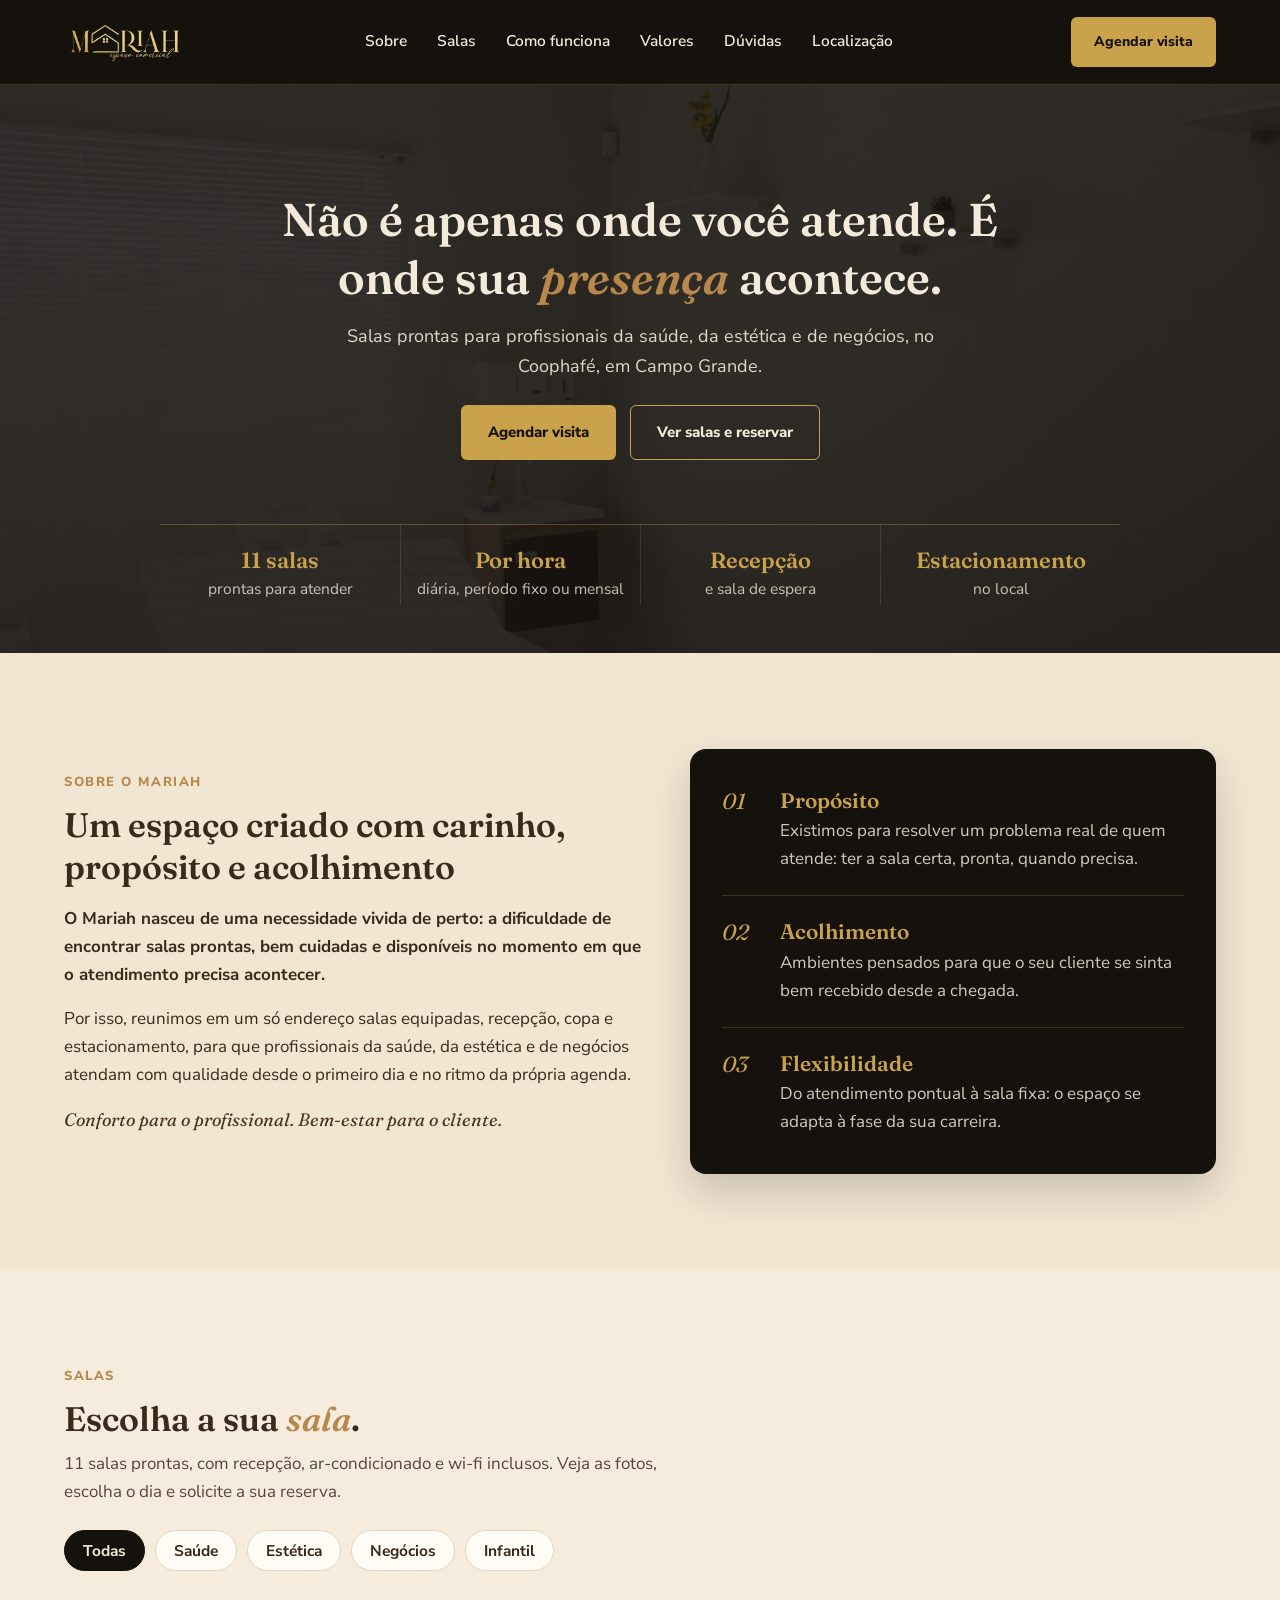
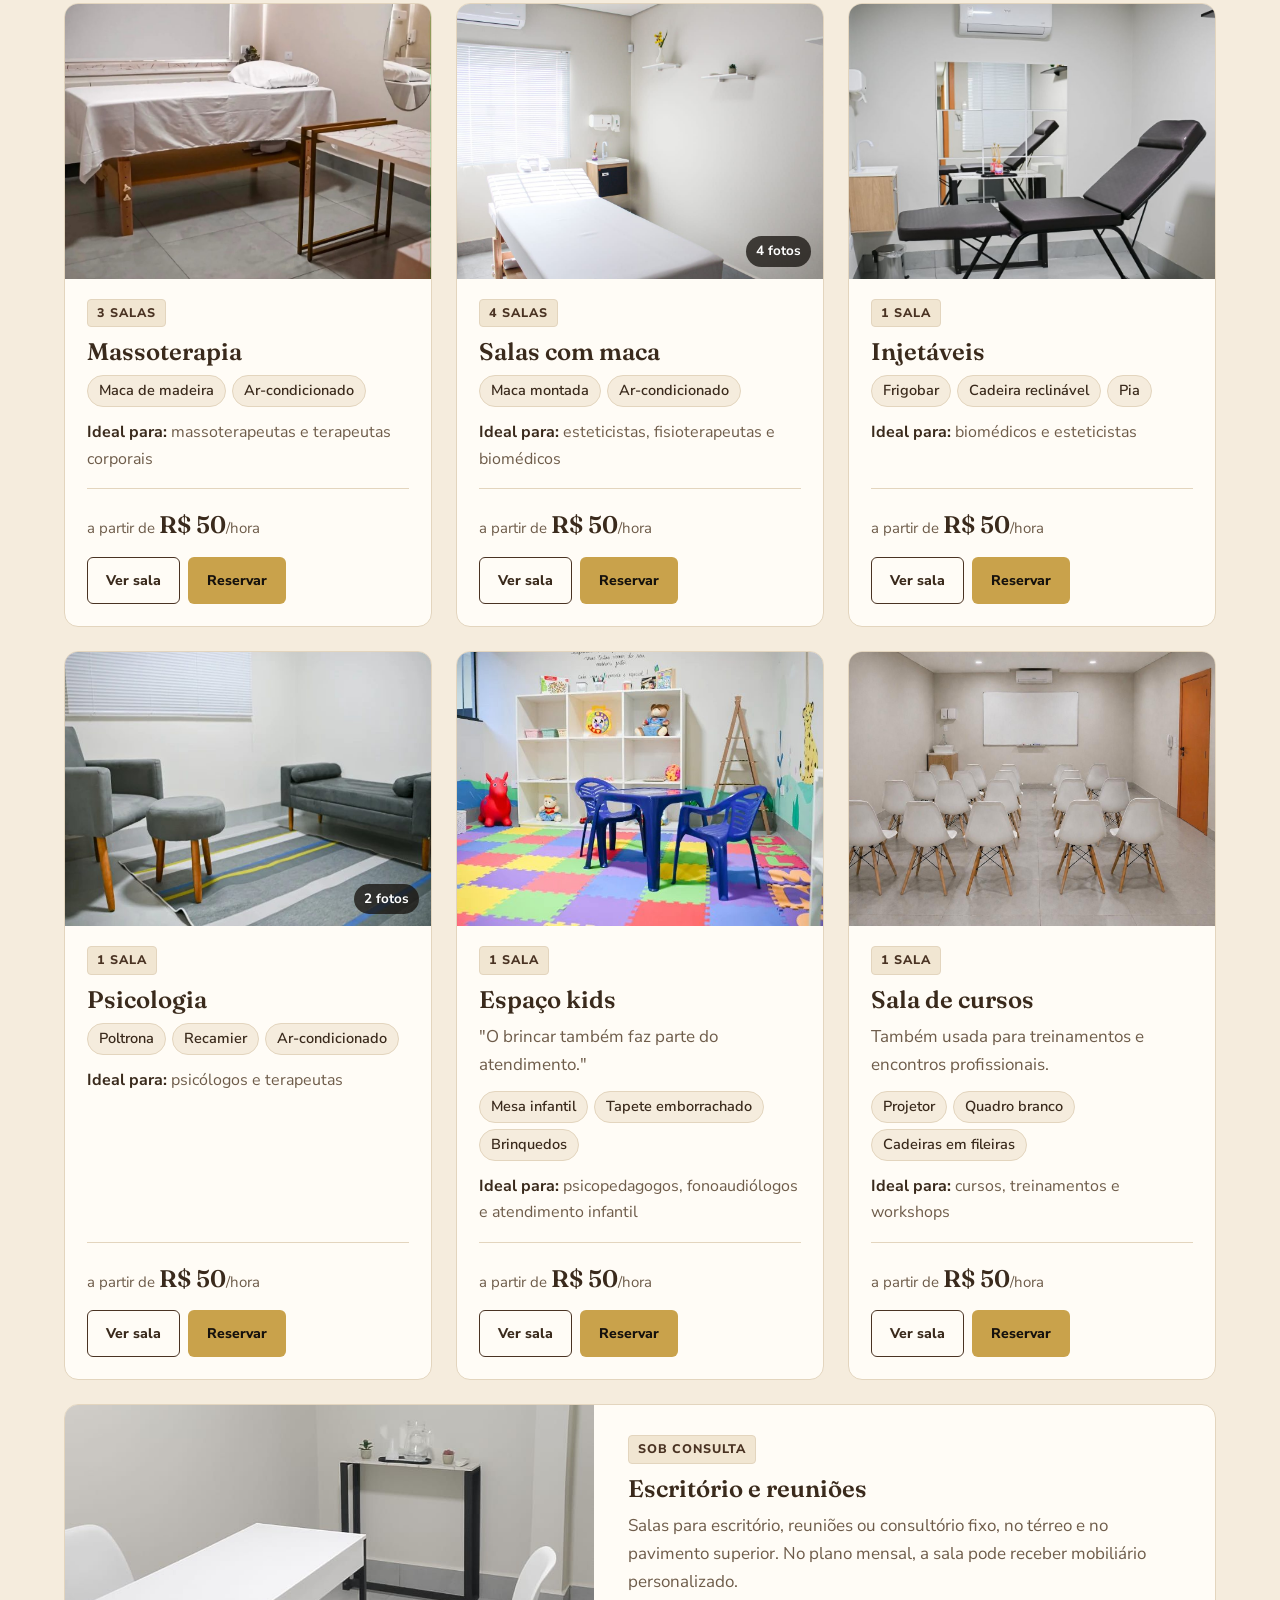
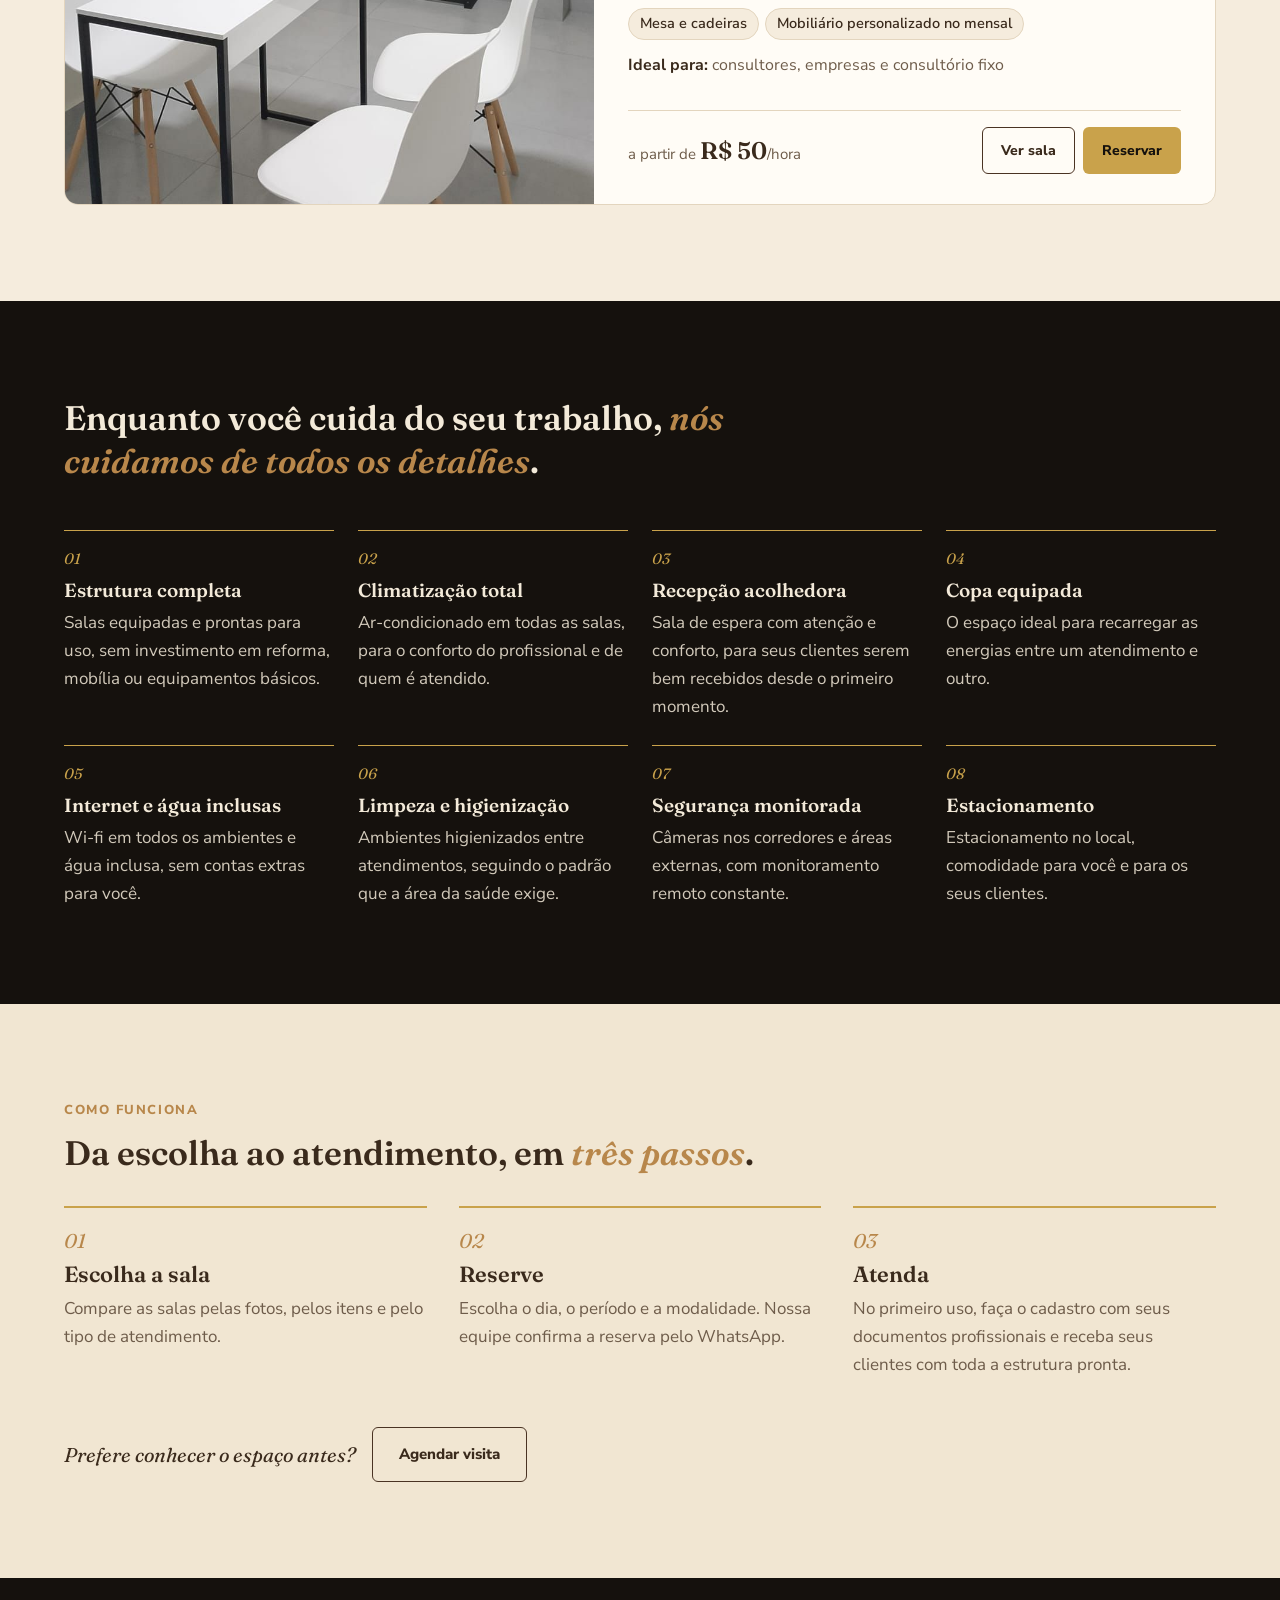
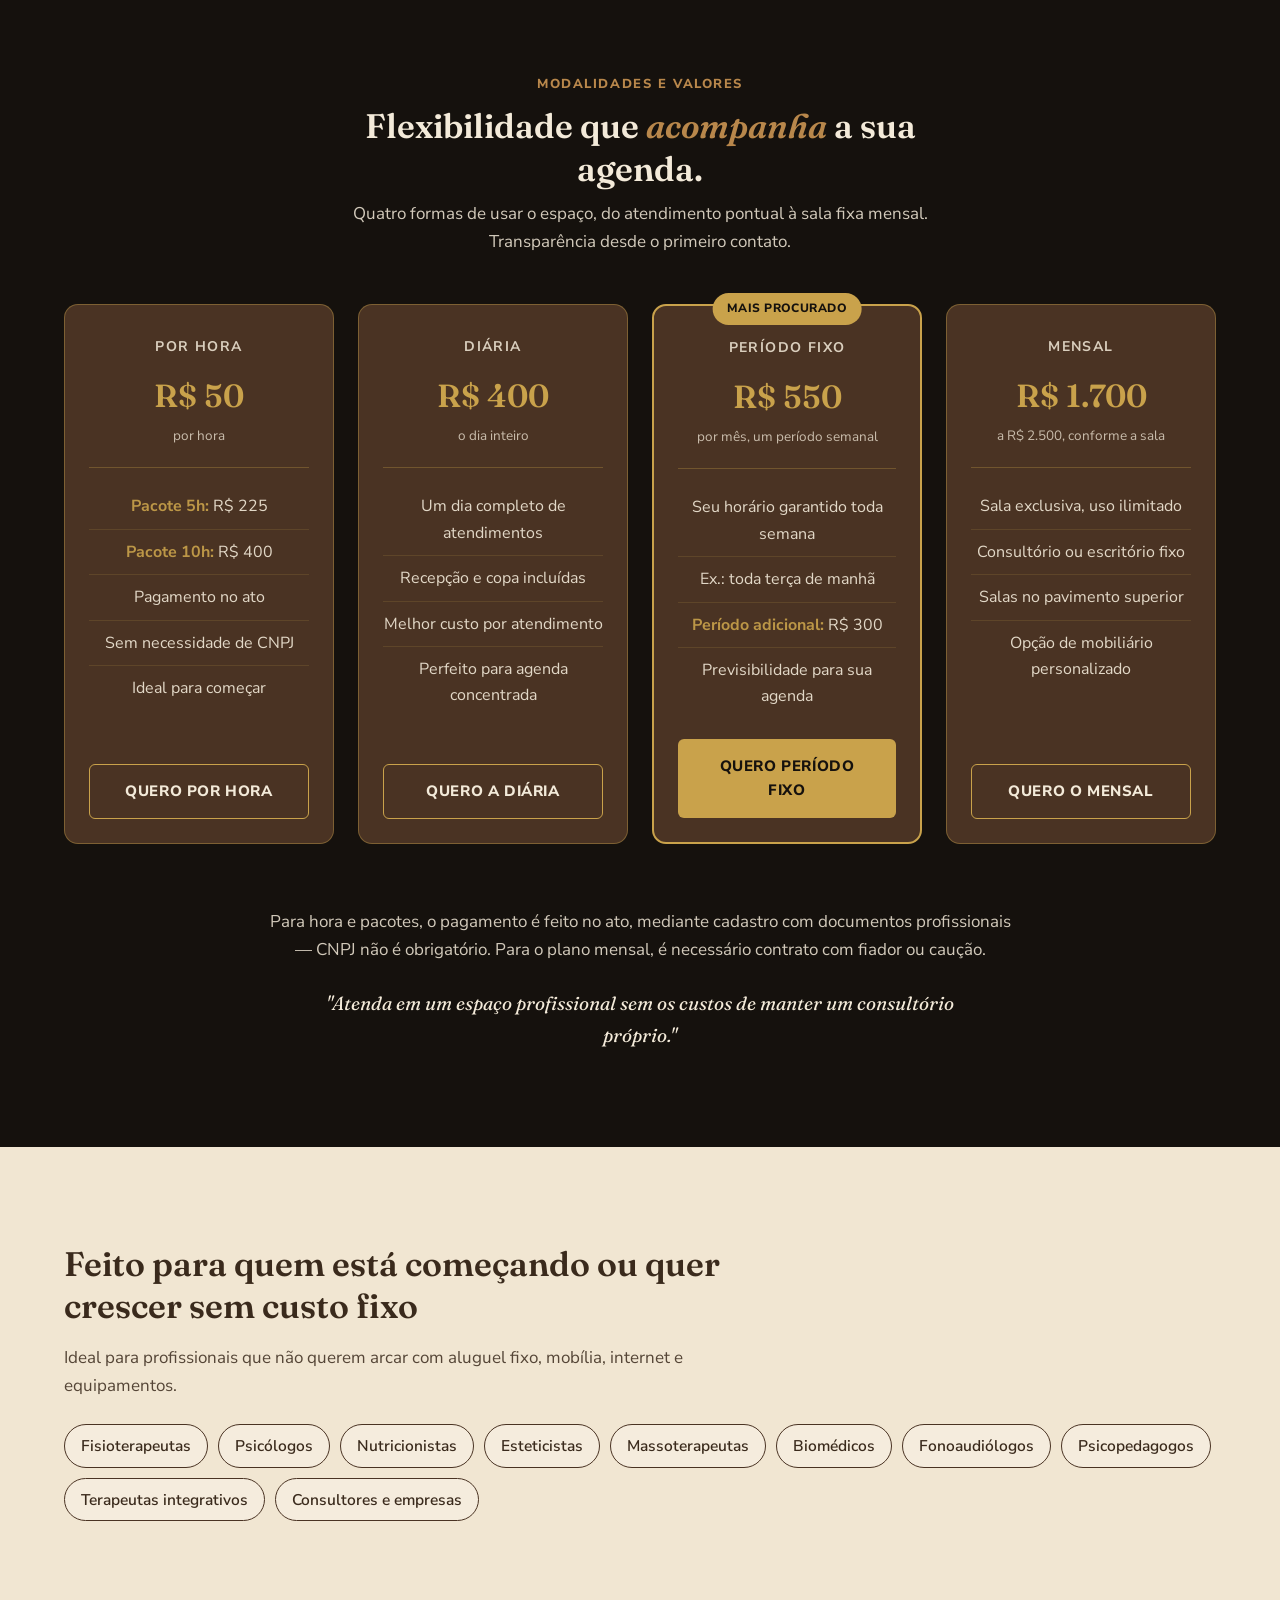
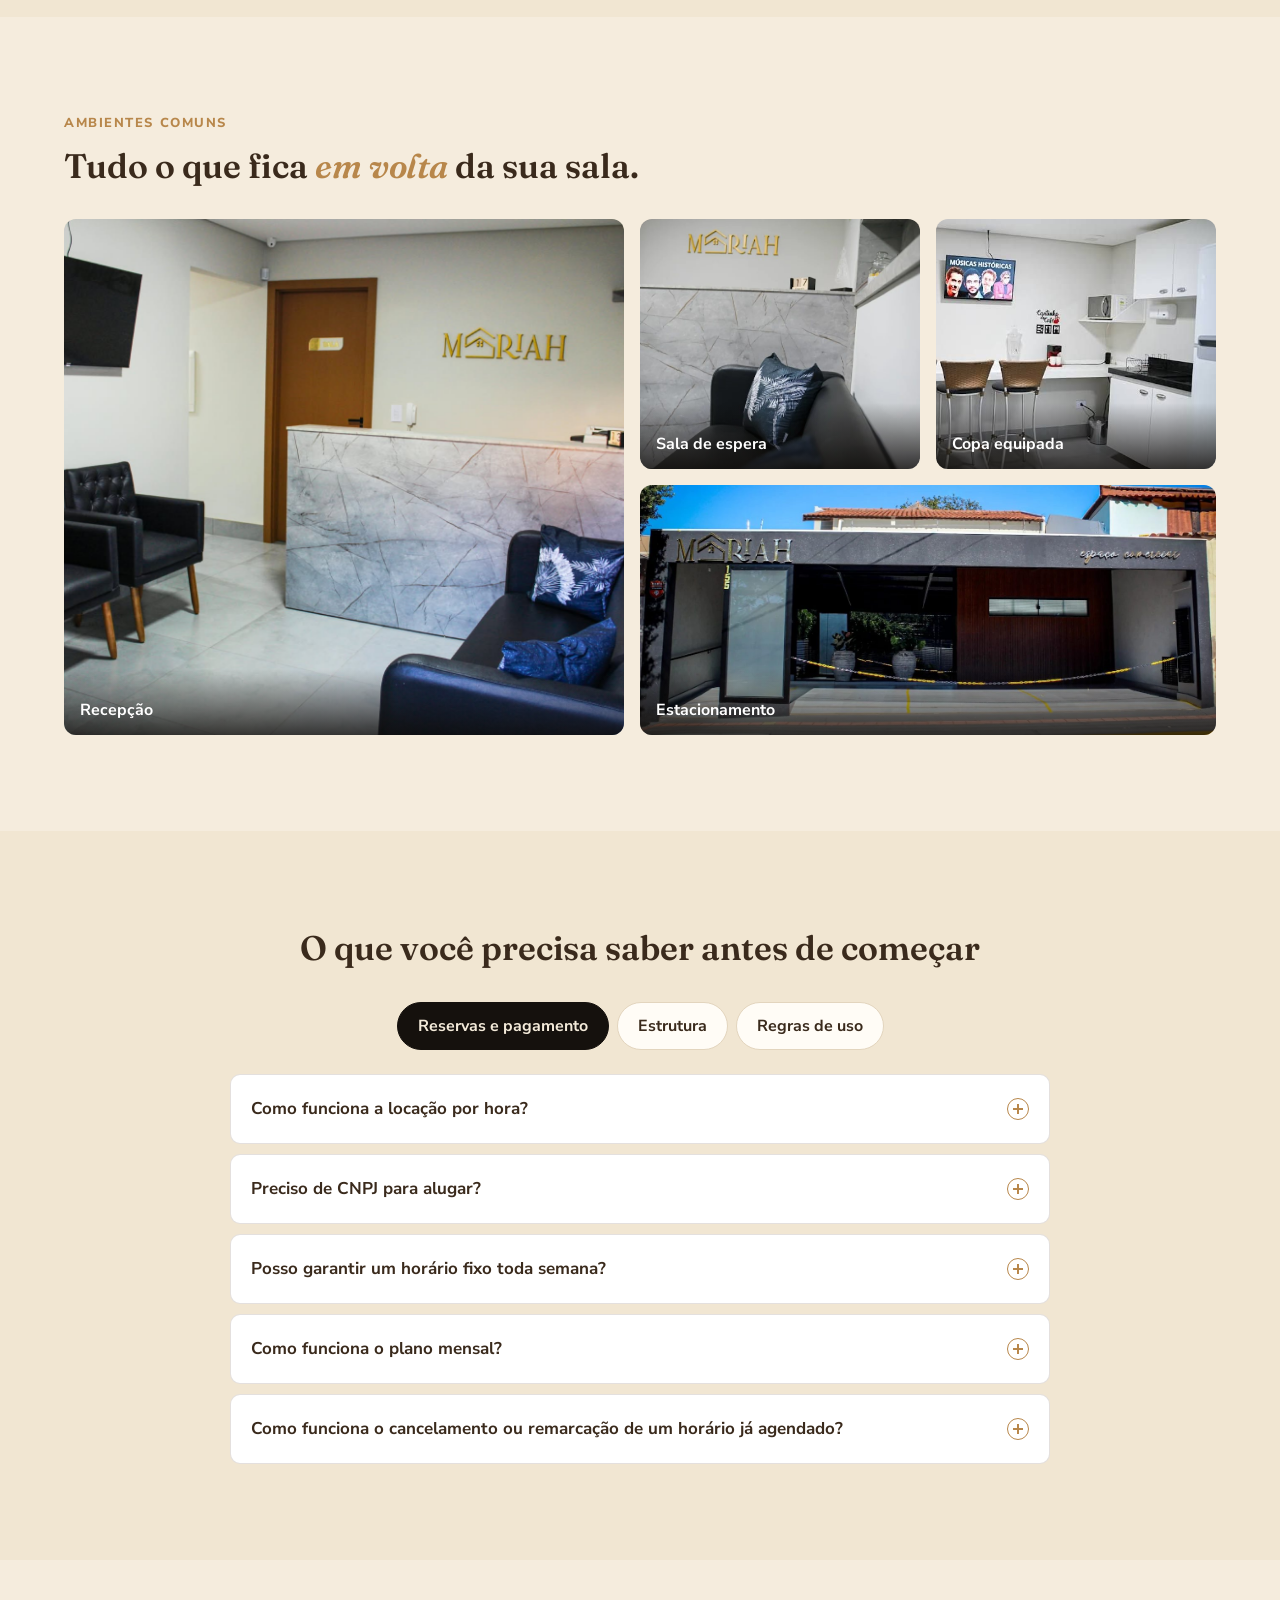
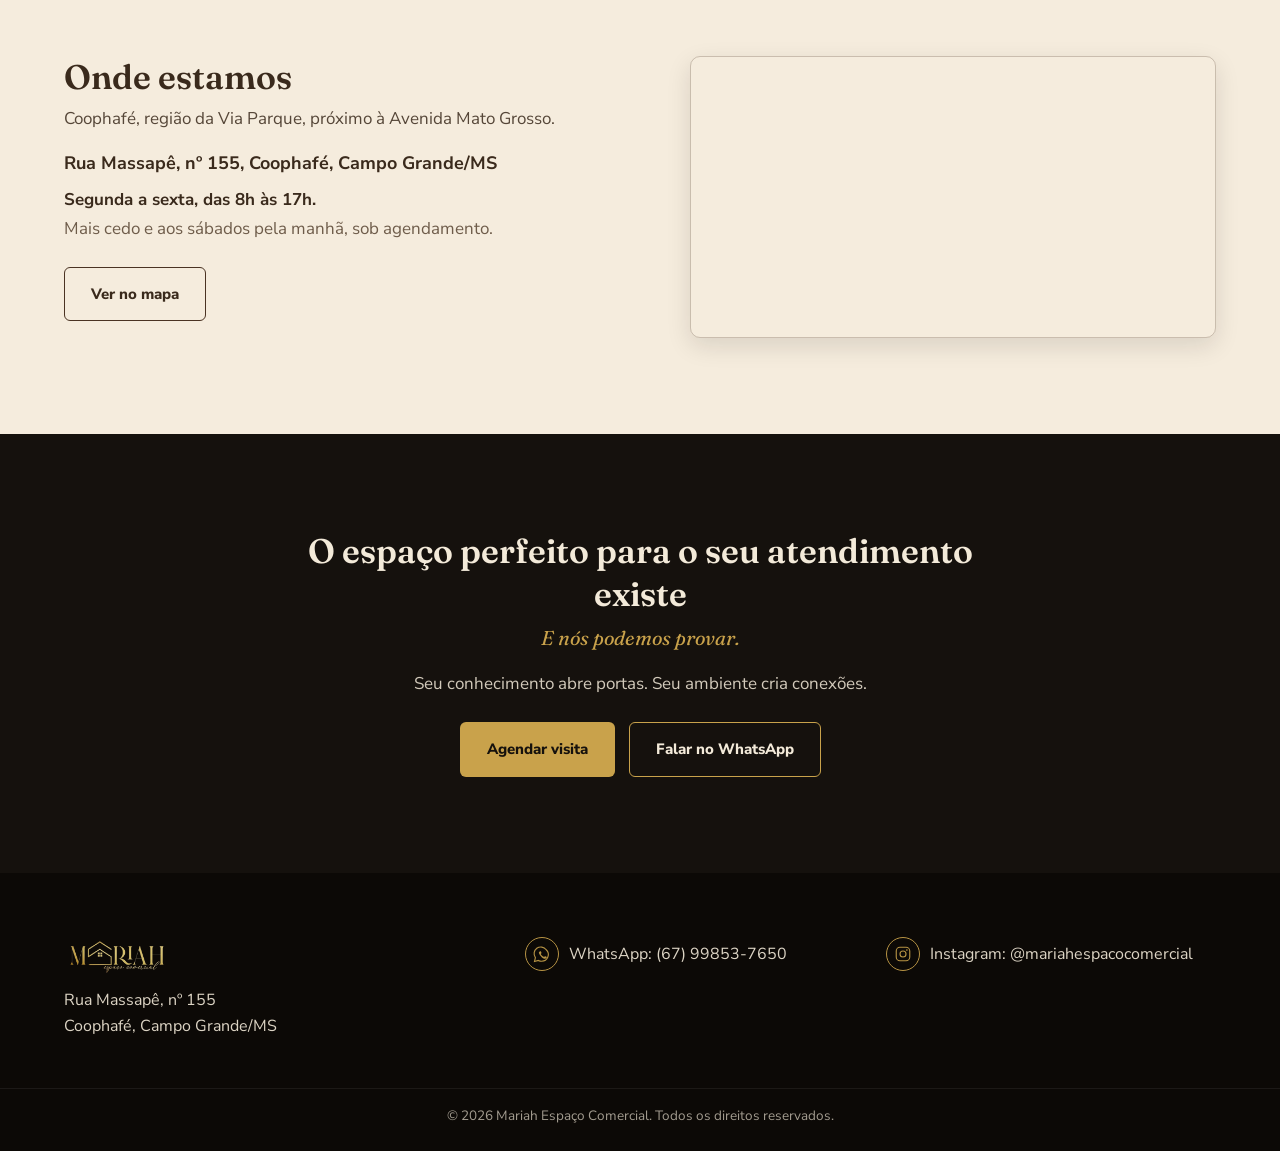
==== commit 8aec2ef8: "Add files via upload" ====
--- a/index.html
+++ b/index.html
@@ -539,18 +539,21 @@
   <div class="janela-caixa">
     <button type="button" class="janela-fechar" data-fechar aria-label="Fechar">×</button>
 
-    <div class="j-galeria" id="j-galeria">
-      <div class="j-foto"><img id="j-foto" src="" alt=""></div>
-      <div class="j-miniaturas" id="j-miniaturas"></div>
-    </div>
-
-    <div class="j-corpo">
-      <div class="j-detalhes" id="j-detalhes">
+    <div class="j-grade">
+      <div class="j-galeria" id="j-galeria">
+        <div class="j-foto"><img id="j-foto" src="" alt=""></div>
+        <div class="j-miniaturas" id="j-miniaturas"></div>
+      </div>
+
+      <div class="j-cabecalho" id="j-cabecalho">
         <span class="sala-qtd" id="j-qtd"></span>
         <h2 id="j-titulo"></h2>
         <p class="sala-desc" id="j-desc"></p>
         <ul class="sala-itens" id="j-itens"></ul>
         <p class="sala-ideal" id="j-ideal"></p>
+      </div>
+
+      <div class="j-valores" id="j-valores">
         <table class="j-precos">
           <caption>Valores</caption>
           <tbody>
--- a/css/estilo.css
+++ b/css/estilo.css
@@ -96,7 +96,7 @@
 
 .sub{ font-size:17px; opacity:.85; max-width:620px; }
 .eyebrow{
-  font-family: var(--sans); font-size:12px; letter-spacing:.12em; text-transform:uppercase;
+  font-family: var(--sans); font-size:13px; letter-spacing:.12em; text-transform:uppercase;
   color:var(--dourado-forte); font-weight:800; margin-bottom:10px;
 }
 .frase-marca{
@@ -116,7 +116,7 @@
   display:inline-block;
   font-family:var(--sans);
   font-weight:800;
-  font-size:14px;
+  font-size:15px;
   padding:14px 26px;
   border-radius:6px;
   text-decoration:none;
@@ -139,7 +139,7 @@
 .btn-outline{ background:transparent; color:var(--texto-escuro); border-color:var(--marrom); }
 .btn-outline:hover{ background:rgba(74,51,35,.08); }
 
-.btn-sm{ padding:10px 16px; font-size:13px; }
+.btn-sm{ padding:11px 18px; font-size:14px; }
 
 /* ==========================================================================
    Header
@@ -158,12 +158,12 @@
 
 .nav-desktop{ display:flex; gap:26px; flex:1; justify-content:center; }
 .nav-desktop a{
-  color:var(--texto-claro); text-decoration:none; font-size:14.5px; font-weight:600;
+  color:var(--texto-claro); text-decoration:none; font-size:15.5px; font-weight:600;
   padding:6px 2px; border-bottom:2px solid transparent;
 }
 .nav-desktop a:hover{ border-bottom-color:var(--dourado); }
 
-.header-cta{ flex-shrink:0; padding:11px 20px; font-size:13px; }
+.header-cta{ flex-shrink:0; padding:12px 22px; font-size:14px; }
 
 .nav-mobile{ display:none; }
 
@@ -250,7 +250,7 @@
 }
 .hero-destaques li + li{ border-left:1px solid rgba(201,162,75,.2); }
 .hero-destaques strong{ font-family:var(--serif); font-size:22px; font-weight:600; color:var(--dourado); line-height:1.2; }
-.hero-destaques span{ font-size:14px; opacity:.75; }
+.hero-destaques span{ font-size:15.5px; opacity:.8; }
 @media (max-width:700px){
   .hero-destaques{ grid-template-columns:repeat(2,1fr); margin-top:var(--s-6); }
   .hero-destaques li{ padding:16px 10px 10px; }
@@ -267,7 +267,7 @@
 
 .filtros{ display:flex; flex-wrap:wrap; gap:10px; margin-bottom:var(--s-4); }
 .chip-filtro{
-  font-family:var(--sans); font-size:14.5px; font-weight:700;
+  font-family:var(--sans); font-size:15.5px; font-weight:700;
   padding:9px 18px; border-radius:999px; cursor:pointer;
   border:1.5px solid var(--linha); background:var(--branco); color:var(--texto-escuro);
   transition:background-color .15s ease, color .15s ease, border-color .15s ease;
@@ -292,31 +292,31 @@
 .js .sala-foto{ cursor:pointer; }
 .selo-fotos{
   position:absolute; right:12px; bottom:12px;
-  background:rgba(21,17,13,.75); color:#fff; font-size:12.5px; font-weight:700;
+  background:rgba(21,17,13,.75); color:#fff; font-size:13.5px; font-weight:700;
   padding:4px 10px; border-radius:999px;
 }
 
 .sala-corpo{ padding:20px 22px 22px; display:flex; flex-direction:column; flex:1; }
 .sala-qtd{
-  display:inline-block; align-self:flex-start; font-size:12px; font-weight:800; letter-spacing:.08em;
+  display:inline-block; align-self:flex-start; font-size:12.5px; font-weight:800; letter-spacing:.08em;
   text-transform:uppercase; color:var(--marrom); background:var(--creme-2);
   border:1px solid var(--linha); border-radius:4px; padding:3px 9px; margin-bottom:10px;
 }
 .sala h3{ font-size:24px; margin-bottom:8px; }
-.sala-desc{ font-size:15.5px; color:var(--texto-suave); margin-bottom:12px; }
+.sala-desc{ font-size:17px; color:var(--texto-suave); margin-bottom:12px; }
 .sala-itens{ display:flex; flex-wrap:wrap; gap:6px; margin-bottom:12px; }
 .sala-itens li{
-  font-size:13px; font-weight:600; background:var(--creme); border:1px solid var(--linha);
+  font-size:14.5px; font-weight:600; background:var(--creme); border:1px solid var(--linha);
   border-radius:999px; padding:3px 11px;
 }
-.sala-ideal{ font-size:15px; color:var(--texto-suave); margin-bottom:16px; }
+.sala-ideal{ font-size:16px; color:var(--texto-suave); margin-bottom:16px; }
 .sala-ideal strong{ color:var(--texto-escuro); }
 
 .sala-rodape{
   margin-top:auto; padding-top:16px; border-top:1px solid var(--linha);
   display:flex; align-items:center; justify-content:space-between; gap:12px; flex-wrap:wrap;
 }
-.sala-preco{ margin:0; font-size:14px; color:var(--texto-suave); }
+.sala-preco{ margin:0; font-size:15px; color:var(--texto-suave); }
 .sala-preco strong{ font-family:var(--serif); font-size:24px; color:var(--texto-escuro); font-weight:600; }
 .sala-botoes{ display:flex; gap:8px; }
 
@@ -340,9 +340,9 @@
   display:grid; grid-template-columns:repeat(4,1fr); gap:var(--s-3);
 }
 .estrutura-grid .item{ border-top:1px solid var(--dourado); padding-top:14px; }
-.estrutura-grid .n{ font-family:var(--serif); font-style:italic; color:var(--dourado); font-size:14px; }
-.estrutura-grid h3{ margin:6px 0 6px; font-size:17px; }
-.estrutura-grid p{ font-size:14px; opacity:.8; margin:0; }
+.estrutura-grid .n{ font-family:var(--serif); font-style:italic; color:var(--dourado); font-size:15px; }
+.estrutura-grid h3{ margin:6px 0 6px; font-size:19px; }
+.estrutura-grid p{ font-size:17px; opacity:.85; margin:0; }
 
 @media (max-width:900px){ .estrutura-grid{ grid-template-columns:repeat(2,1fr); } }
 @media (max-width:520px){ .estrutura-grid{ grid-template-columns:1fr; } }
@@ -355,7 +355,7 @@
 .passos li{ border-top:2px solid var(--dourado); padding-top:16px; }
 .passos .n{ font-family:var(--serif); font-style:italic; color:var(--dourado-forte); font-size:20px; }
 .passos h3{ font-size:22px; margin:4px 0 6px; }
-.passos p{ margin:0; color:var(--texto-suave); font-size:16px; }
+.passos p{ margin:0; color:var(--texto-suave); font-size:17px; }
 .conhecer{
   margin:var(--s-6) 0 0; display:flex; align-items:center; gap:16px; flex-wrap:wrap;
   font-family:var(--serif); font-style:italic; font-size:20px;
@@ -381,27 +381,27 @@
 .price-card.destaque{ border-color:var(--dourado); border-width:2px; }
 .price-card .tag{
   position:absolute; top:-13px; left:50%; transform:translateX(-50%);
-  background:var(--dourado); color:var(--preto); font-size:11px; font-weight:800;
+  background:var(--dourado); color:var(--preto); font-size:12px; font-weight:800;
   text-transform:uppercase; letter-spacing:.04em;
   padding:6px 14px; border-radius:999px; white-space:nowrap;
 }
-.price-card b{ font-family:var(--sans); font-size:13px; text-transform:uppercase; letter-spacing:.1em; opacity:.85; }
+.price-card b{ font-family:var(--sans); font-size:14px; text-transform:uppercase; letter-spacing:.1em; opacity:.85; }
 .price-card .valor{ font-family:var(--serif); font-size:32px; font-weight:600; color:var(--dourado); margin:12px 0 6px; }
-.price-card .valor small{ display:block; font-family:var(--sans); font-size:12px; font-weight:400; color:var(--texto-claro); opacity:.65; margin-top:2px; }
+.price-card .valor small{ display:block; font-family:var(--sans); font-size:13.5px; font-weight:400; color:var(--texto-claro); opacity:.75; margin-top:2px; }
 
 .price-list{
   margin:14px 0 0; padding-top:16px; border-top:1px solid rgba(201,162,75,.3);
   flex-grow:1; display:flex; flex-direction:column;
 }
 .price-list li{
-  font-size:14px; opacity:.9; padding:9px 0; border-bottom:1px solid rgba(201,162,75,.18);
+  font-size:16px; opacity:.9; padding:9px 0; border-bottom:1px solid rgba(201,162,75,.18);
 }
 .price-list li:last-child{ border-bottom:none; }
 .price-list strong{ color:var(--dourado); font-weight:700; }
 
 .btn-block{ display:block; width:100%; margin-top:20px; text-align:center; text-transform:uppercase; letter-spacing:.04em; }
 
-.condicoes{ max-width:760px; margin:var(--s-8) auto 0; text-align:center; opacity:.85; font-size:15px; }
+.condicoes{ max-width:760px; margin:var(--s-8) auto 0; text-align:center; opacity:.85; font-size:17px; }
 .valores .frase-marca{ margin:var(--s-3) auto 0; }
 
 @media (max-width:980px){ .valores-grid{ grid-template-columns:repeat(2,1fr); } }
@@ -419,7 +419,7 @@
 .tags{ display:flex; flex-wrap:wrap; gap:10px; margin-top:var(--s-3); }
 .tags li{
   background:var(--creme); border:1px solid var(--marrom); color:var(--texto-escuro);
-  font-size:14px; font-weight:600; padding:8px 16px; border-radius:999px;
+  font-size:15.5px; font-weight:600; padding:8px 16px; border-radius:999px;
 }
 
 /* ==========================================================================
@@ -440,7 +440,7 @@
 .sobre-pilares li:last-child{ border-bottom:0; }
 .sobre-pilares .n{ font-family:var(--serif); font-style:italic; color:var(--dourado); font-size:22px; line-height:1.3; }
 .sobre-pilares h3{ font-size:21px; color:var(--dourado); margin:0 0 4px; }
-.sobre-pilares p{ margin:0; font-size:15.5px; opacity:.82; }
+.sobre-pilares p{ margin:0; font-size:17px; opacity:.85; }
 
 @media (max-width:860px){
   .grid-2{ grid-template-columns:1fr; }
@@ -464,7 +464,7 @@
 .ambientes-grid figcaption{
   position:absolute; left:0; right:0; bottom:0; padding:28px 16px 12px;
   background:linear-gradient(transparent, rgba(12,9,6,.78));
-  color:#fff; font-weight:700; font-size:15px;
+  color:#fff; font-weight:700; font-size:16px;
 }
 @media (max-width:900px){
   .ambientes-grid{ grid-template-columns:1fr 1fr; grid-template-rows:auto; }
@@ -487,7 +487,7 @@
   display:flex; justify-content:center; flex-wrap:wrap; gap:8px; margin-bottom:var(--s-3);
 }
 .faq-tabs label{
-  cursor:pointer; font-weight:700; font-size:15px; padding:10px 20px; border-radius:999px;
+  cursor:pointer; font-weight:700; font-size:16px; padding:10px 20px; border-radius:999px;
   border:1.5px solid var(--linha); background:var(--branco);
   transition:background-color .15s ease, color .15s ease;
 }
@@ -512,7 +512,7 @@
   background:#fff; border:1px solid rgba(74,51,35,.15); border-radius:10px; padding:6px 20px;
 }
 .faq-list summary{
-  cursor:pointer; list-style:none; font-weight:700; font-size:16px; padding:14px 0;
+  cursor:pointer; list-style:none; font-weight:700; font-size:17px; padding:14px 0;
   display:flex; align-items:center; justify-content:space-between; gap:16px;
 }
 .faq-list summary::-webkit-details-marker{ display:none; }
@@ -526,14 +526,14 @@
 .faq-list .plus::before{ width:10px; height:2px; transform:translate(-50%,-50%); }
 .faq-list .plus::after{ width:2px; height:10px; transform:translate(-50%,-50%); transition:opacity .15s ease; }
 .faq-list details[open] .plus::after{ opacity:0; }
-.faq-list details p{ padding-bottom:16px; opacity:.85; font-size:15.5px; margin:0; }
+.faq-list details p{ padding-bottom:16px; opacity:.88; font-size:17px; margin:0; }
 
 /* ==========================================================================
    Localização
    ========================================================================== */
 .localizacao h2{ margin-bottom:6px; }
 .localizacao .endereco{ font-size:18px; font-weight:700; margin-top:var(--s-2); margin-bottom:8px; }
-.localizacao .horario{ font-size:15.5px; color:var(--texto-suave); }
+.localizacao .horario{ font-size:17px; color:var(--texto-suave); }
 .localizacao .horario strong{ color:var(--texto-escuro); }
 .localizacao-grid{ align-items:stretch; }
 .mapa-wrap{
@@ -561,7 +561,7 @@
 .site-footer{ background:var(--preto-2); color:var(--texto-claro); padding:var(--s-8) 0 var(--s-3); }
 .foot-grid{
   display:grid; grid-template-columns:1.3fr 1fr 1fr; gap:var(--s-4);
-  font-size:14.5px; margin-bottom:var(--s-4); opacity:.9;
+  font-size:16px; margin-bottom:var(--s-4); opacity:.9;
 }
 .logo-footer{ height:38px; margin-bottom:12px; }
 .foot-grid a{ text-decoration:none; }
@@ -581,7 +581,7 @@
   .social-link{ justify-content:center; }
 }
 .copyright{
-  text-align:center; font-size:12px; opacity:.55; margin:0;
+  text-align:center; font-size:13.5px; opacity:.65; margin:0;
   border-top:1px solid rgba(255,255,255,.1); padding-top:var(--s-2);
 }
 
@@ -591,6 +591,8 @@
 
 /* ==========================================================================
    Janela de sala / reserva / visita (só com JavaScript)
+   Desktop: foto e detalhes à esquerda, painel de reserva fixo à direita,
+   como em sites de hotel. Celular: foto, nome, reserva e depois valores.
    ========================================================================== */
 .janela{
   position:fixed; inset:0; z-index:200; background:rgba(12,9,6,.74);
@@ -598,66 +600,79 @@
   overflow-y:auto; padding:32px 16px;
 }
 .janela-caixa{
-  position:relative; width:100%; max-width:1080px; background:var(--branco);
-  border-radius:16px; overflow:hidden; box-shadow:0 30px 80px rgba(0,0,0,.45);
-}
-.janela.modo-visita .janela-caixa{ max-width:560px; }
+  position:relative; width:100%; max-width:1160px; background:var(--branco);
+  border-radius:18px; box-shadow:0 30px 80px rgba(0,0,0,.45);
+}
+.janela.modo-visita .janela-caixa{ max-width:580px; }
 .janela-fechar{
-  position:absolute; top:12px; right:12px; z-index:2; width:42px; height:42px; border-radius:50%;
-  border:0; background:rgba(21,17,13,.78); color:#fff; font-size:24px; line-height:1; cursor:pointer;
+  position:absolute; top:14px; right:14px; z-index:3; width:42px; height:42px; border-radius:50%;
+  border:0; background:var(--preto); color:#fff; font-size:24px; line-height:1; cursor:pointer;
 }
 .janela-fechar:focus-visible{ outline:2px solid var(--dourado); outline-offset:2px; }
 
-.j-galeria{ background:var(--preto); }
-.j-foto{ height:min(56vw, 52vh); display:flex; align-items:center; justify-content:center; }
-.j-foto img{ width:100%; height:100%; object-fit:contain; }
-.j-miniaturas{ display:flex; gap:8px; padding:10px 12px; overflow-x:auto; }
+.j-grade{
+  display:grid; grid-template-columns:minmax(0, 1.3fr) minmax(0, 1fr);
+  grid-template-areas:
+    "galeria reserva"
+    "cabecalho reserva"
+    "valores reserva";
+  grid-template-rows:auto auto 1fr;
+  gap:0 var(--s-4); padding:var(--s-4);
+}
+.j-galeria{ grid-area:galeria; }
+.j-cabecalho{ grid-area:cabecalho; padding-top:var(--s-3); }
+.j-valores{ grid-area:valores; padding-top:var(--s-2); }
+.reserva{ grid-area:reserva; align-self:start; position:sticky; top:0; }
+
+.janela.modo-visita .j-grade{ grid-template-columns:1fr; grid-template-areas:"reserva"; padding:var(--s-3); }
+.janela.modo-visita .reserva{ position:static; }
+
+/* galeria */
+.j-foto{ aspect-ratio:3/2; border-radius:12px; overflow:hidden; background:var(--creme-2); }
+.j-foto img{ width:100%; height:100%; object-fit:cover; }
+.j-miniaturas{ display:flex; gap:8px; margin-top:10px; overflow-x:auto; }
 .j-miniaturas:empty{ display:none; }
 .j-miniaturas button{
-  flex:0 0 auto; padding:0; border:2px solid transparent; border-radius:6px; overflow:hidden;
-  background:none; cursor:pointer; opacity:.6;
+  flex:0 0 auto; padding:0; border:2px solid transparent; border-radius:8px; overflow:hidden;
+  background:none; cursor:pointer; opacity:.65;
 }
 .j-miniaturas button[aria-current="true"]{ border-color:var(--dourado); opacity:1; }
-.j-miniaturas img{ width:92px; height:64px; object-fit:cover; }
-
-.j-corpo{ display:grid; grid-template-columns:1.1fr 1fr; gap:var(--s-4); padding:var(--s-4); }
-.janela.modo-visita .j-corpo{ grid-template-columns:1fr; padding-top:var(--s-6); }
-@media (max-width:860px){ .j-corpo{ grid-template-columns:1fr; padding:var(--s-3); } }
-
-.j-detalhes h2{ font-size:clamp(28px, 3.4vw, 36px); margin-bottom:10px; }
-.j-precos{ width:100%; border-collapse:collapse; font-size:15px; margin:var(--s-2) 0; }
-.j-precos caption{ text-align:left; font-size:12px; font-weight:800; letter-spacing:.12em; text-transform:uppercase; color:var(--dourado-forte); padding-bottom:6px; }
-.j-precos th, .j-precos td{ padding:8px 0; border-bottom:1px solid var(--linha); text-align:left; vertical-align:top; }
+.j-miniaturas img{ width:84px; height:60px; object-fit:cover; }
+
+/* cabeçalho e valores */
+.j-cabecalho h2{ font-size:clamp(28px, 3.2vw, 36px); margin-bottom:10px; }
+.j-precos{ width:100%; border-collapse:collapse; font-size:16px; margin:0 0 var(--s-2); }
+.j-precos caption{ text-align:left; font-size:13px; font-weight:800; letter-spacing:.12em; text-transform:uppercase; color:var(--dourado-forte); padding-bottom:6px; }
+.j-precos th, .j-precos td{ padding:9px 0; border-bottom:1px solid var(--linha); text-align:left; vertical-align:top; }
 .j-precos th{ font-weight:600; color:var(--texto-suave); padding-right:16px; }
 .j-precos td{ font-weight:700; text-align:right; }
-.j-regras{ font-size:14px; color:var(--texto-suave); }
+.j-regras{ font-size:15px; color:var(--texto-suave); }
 .j-regras li{ padding-left:16px; position:relative; margin-bottom:4px; }
 .j-regras li::before{ content:""; position:absolute; left:0; top:.62em; width:6px; height:6px; background:var(--dourado); transform:rotate(45deg); }
 
-/* formulário de reserva */
+/* painel de reserva */
 .reserva{
-  background:var(--creme); border:1px solid var(--linha); border-radius:14px;
-  padding:var(--s-3); align-self:start;
-}
-.reserva h3{ font-size:24px; margin-bottom:4px; }
-.r-intro{ font-size:15px; color:var(--texto-suave); margin-bottom:var(--s-2); }
+  background:var(--creme); border:1px solid var(--linha); border-radius:14px; padding:var(--s-3);
+}
+.reserva h3{ font-size:26px; margin-bottom:4px; padding-right:44px; }
+.r-intro{ font-size:16px; color:var(--texto-suave); margin-bottom:var(--s-2); }
 .reserva fieldset{ border:0; padding:0; margin:0 0 var(--s-2); min-width:0; }
-.reserva legend{ font-weight:800; font-size:14px; margin-bottom:8px; padding:0; }
+.reserva legend{ font-weight:800; font-size:15px; margin-bottom:8px; padding:0; }
 
 .cal{ background:var(--branco); border:1px solid var(--linha); border-radius:12px; padding:12px; }
 .cal-topo{ display:flex; align-items:center; justify-content:space-between; margin-bottom:8px; }
-.cal-topo strong{ font-family:var(--serif); font-size:18px; font-weight:600; }
+.cal-topo strong{ font-family:var(--serif); font-size:19px; font-weight:600; }
 .cal-nav{
   width:36px; height:36px; border-radius:50%; border:1px solid var(--linha); background:var(--branco);
   font-size:20px; line-height:1; cursor:pointer; color:var(--texto-escuro);
 }
 .cal-nav:disabled{ opacity:.3; cursor:default; }
 .cal-semana, .cal-dias{ display:grid; grid-template-columns:repeat(7,1fr); gap:4px; text-align:center; }
-.cal-semana span{ font-size:11.5px; font-weight:700; text-transform:uppercase; color:var(--texto-suave); padding:4px 0; }
+.cal-semana span{ font-size:12px; font-weight:700; text-transform:uppercase; color:var(--texto-suave); padding:4px 0; }
 .cal-dias button{
   aspect-ratio:1; border:1px solid transparent; border-radius:8px; background:var(--creme);
-  font-family:var(--sans); font-size:14.5px; font-weight:700; color:var(--texto-escuro); cursor:pointer;
-  display:flex; align-items:center; justify-content:center; min-height:36px;
+  font-family:var(--sans); font-size:15.5px; font-weight:700; color:var(--texto-escuro); cursor:pointer;
+  display:flex; align-items:center; justify-content:center; min-height:0; min-width:0; padding:0;
 }
 .cal-dias button:hover:not(:disabled){ border-color:var(--marrom); }
 .cal-dias button:disabled{ background:transparent; color:#B9AC9B; font-weight:400; cursor:default; }
@@ -665,7 +680,7 @@
 .cal-dias button.hoje{ border-color:var(--dourado); }
 .cal-dias button[aria-pressed="true"]:not(:disabled){ background:var(--preto); color:var(--texto-claro); border-color:var(--preto); }
 .cal-dias button:focus-visible{ outline:2px solid var(--dourado); outline-offset:1px; }
-.cal-escolha{ font-size:14.5px; margin:8px 0 0; color:var(--texto-suave); }
+.cal-escolha{ font-size:15.5px; margin:8px 0 0; color:var(--texto-suave); }
 .cal-escolha strong{ color:var(--texto-escuro); }
 
 .opcoes{ display:flex; flex-wrap:wrap; gap:8px; }
@@ -673,44 +688,58 @@
 .opcoes input{ position:absolute; opacity:0; pointer-events:none; }
 .opcoes span{
   display:inline-block; padding:9px 18px; border-radius:999px; border:1.5px solid var(--linha);
-  background:var(--branco); font-weight:700; font-size:14.5px;
+  background:var(--branco); font-weight:700; font-size:15.5px;
 }
 .opcoes input:checked + span{ background:var(--preto); color:var(--texto-claro); border-color:var(--preto); }
 .opcoes input:focus-visible + span{ outline:2px solid var(--dourado); outline-offset:2px; }
 .opcoes input:disabled + span{ opacity:.35; cursor:not-allowed; }
 
-.campo{ display:block; font-size:14px; font-weight:700; margin-bottom:10px; }
+.campo{ display:block; font-size:15px; font-weight:700; margin-bottom:10px; }
 .campo select, .campo input{
   display:block; width:100%; margin-top:4px; font-family:var(--sans); font-size:16px; font-weight:400;
   padding:11px 12px; border:1px solid var(--linha); border-radius:8px; background:var(--branco); color:var(--texto-escuro);
 }
 .campo select:focus, .campo input:focus{ outline:2px solid var(--dourado); outline-offset:0; border-color:var(--dourado); }
 .campos-2{ display:grid; grid-template-columns:1fr 1fr; gap:10px; }
-@media (max-width:480px){ .campos-2{ grid-template-columns:1fr; } }
 
 .janela.modo-sala .campo-interesse{ display:none; }
 .janela.modo-visita .campo-modalidade{ display:none; }
 
-.r-erro{ color:#8A2B1A; font-size:14.5px; font-weight:700; margin:0; min-height:0; }
+.r-erro{ color:#8A2B1A; font-size:15.5px; font-weight:700; margin:0; }
 .r-erro:not(:empty){ margin-bottom:6px; }
 .reserva .btn-block{ margin-top:8px; }
-.r-nota{ font-size:13.5px; color:var(--texto-suave); margin:10px 0 0; text-align:center; }
-
-/* ajustes finos */
-.conhecer .btn{ font-family:var(--sans); font-style:normal; font-size:14px; }
-.j-corpo > *{ min-width:0; }
+.r-nota{ font-size:14.5px; color:var(--texto-suave); margin:10px 0 0; text-align:center; }
+
+/* tablet e celular: uma coluna, reserva logo depois do nome da sala */
+@media (max-width:900px){
+  .j-grade{
+    grid-template-columns:1fr;
+    grid-template-areas:"galeria" "cabecalho" "reserva" "valores";
+    grid-template-rows:auto; padding:var(--s-3);
+  }
+  .reserva{ position:static; margin-top:var(--s-3); }
+  .j-valores{ padding-top:var(--s-4); }
+}
 @media (max-width:560px){
+  .janela{ padding:12px 8px; }
+  .j-grade{ padding:var(--s-2); }
+  .reserva{ padding:var(--s-2); }
   .j-precos, .j-precos tbody, .j-precos tr{ display:block; }
   .j-precos tr{ padding:8px 0; border-bottom:1px solid var(--linha); }
   .j-precos th, .j-precos td{ display:block; border:0; padding:0; text-align:left; }
-  .j-precos th{ font-size:13.5px; }
-  .reserva{ padding:var(--s-2); }
-  .janela{ padding:16px 10px; }
-}
-.cal-dias button{ min-height:0; min-width:0; padding:0; }
+  .j-precos th{ font-size:14.5px; }
+}
+@media (max-width:480px){ .campos-2{ grid-template-columns:1fr; } }
 @media (max-width:420px){
   .cal{ padding:8px; }
   .cal-semana, .cal-dias{ gap:3px; }
-  .cal-dias button{ font-size:13.5px; border-radius:6px; }
-  .cal-semana span{ font-size:10px; }
-}
+  .cal-dias button{ font-size:14.5px; border-radius:6px; }
+  .cal-semana span{ font-size:11px; }
+}
+
+/* ajustes finos */
+.conhecer .btn{ font-family:var(--sans); font-style:normal; font-size:15px; }
+
+/* desktop: dias do calendário mais baixos, para o painel caber inteiro na tela */
+@media (min-width:901px){ .cal-dias button{ aspect-ratio:auto; height:40px; } }
+@media (max-width:560px){ .j-miniaturas img{ width:64px; height:46px; } }
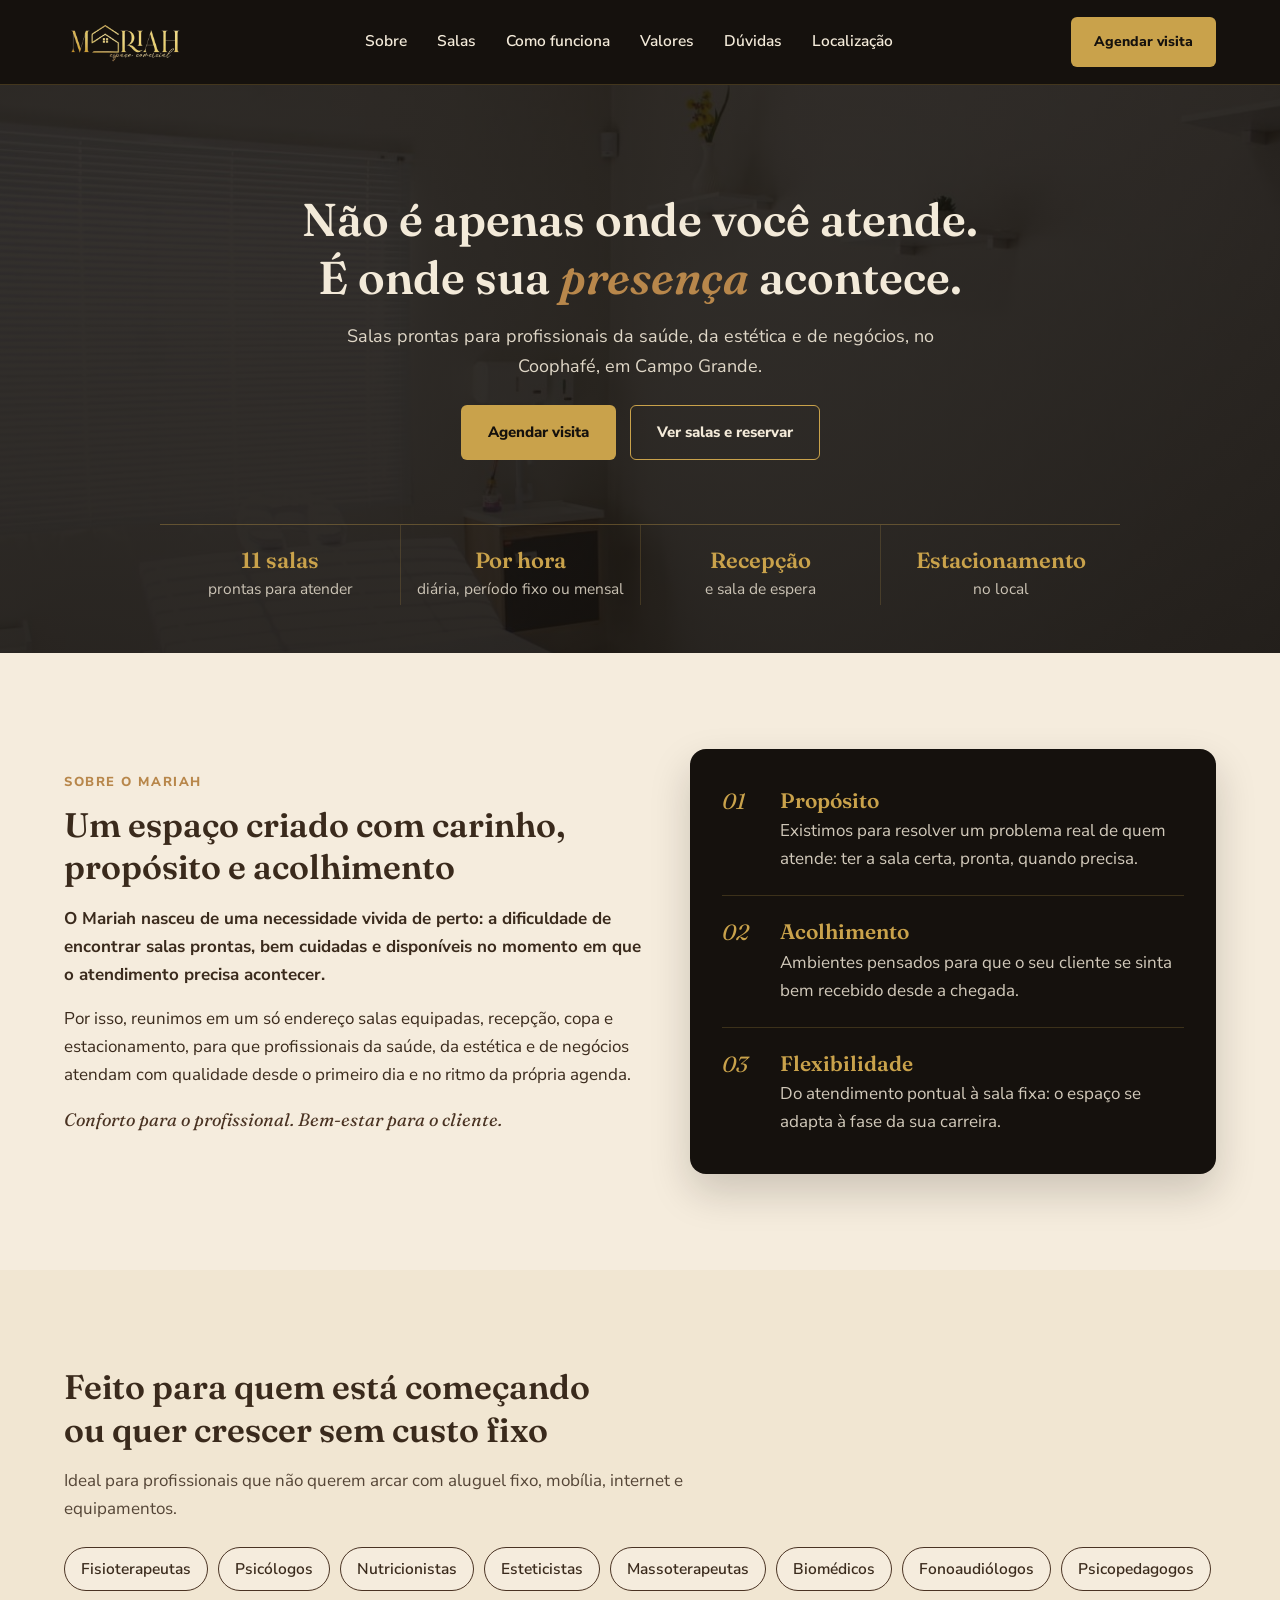
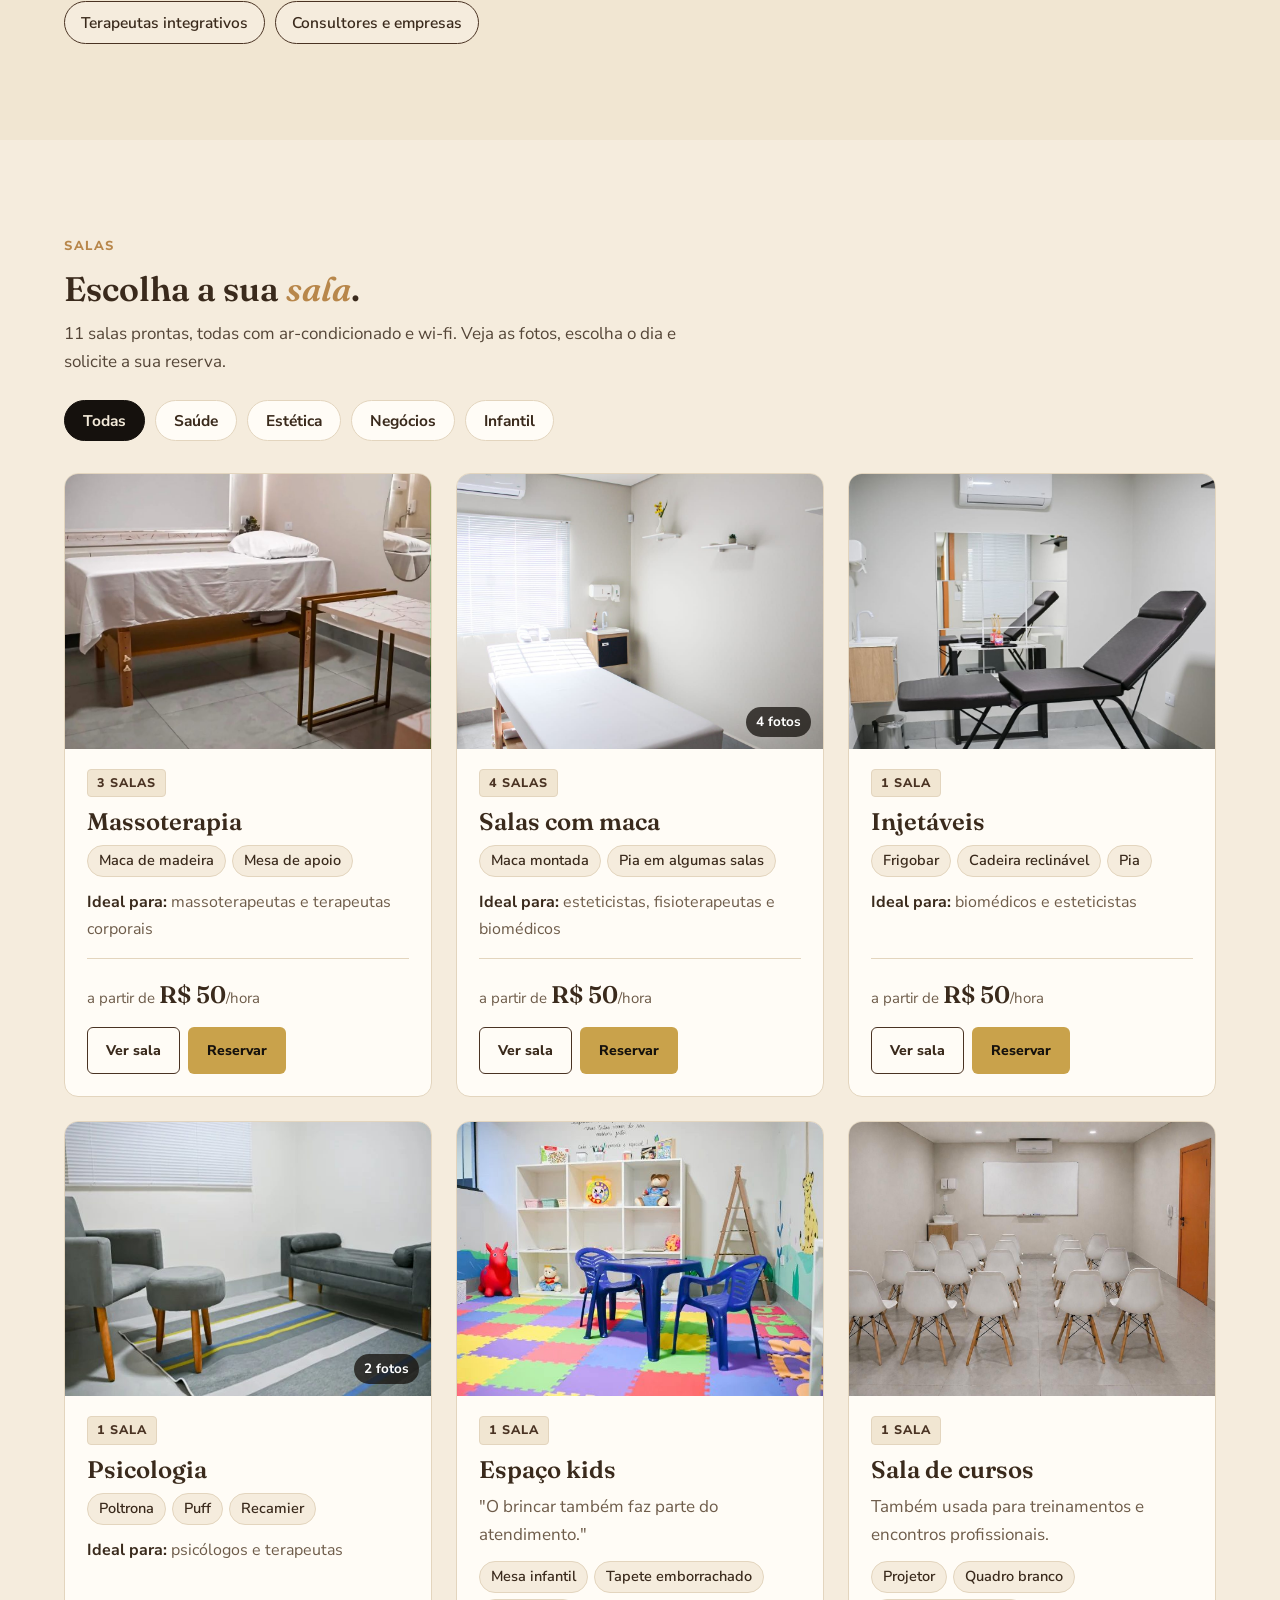
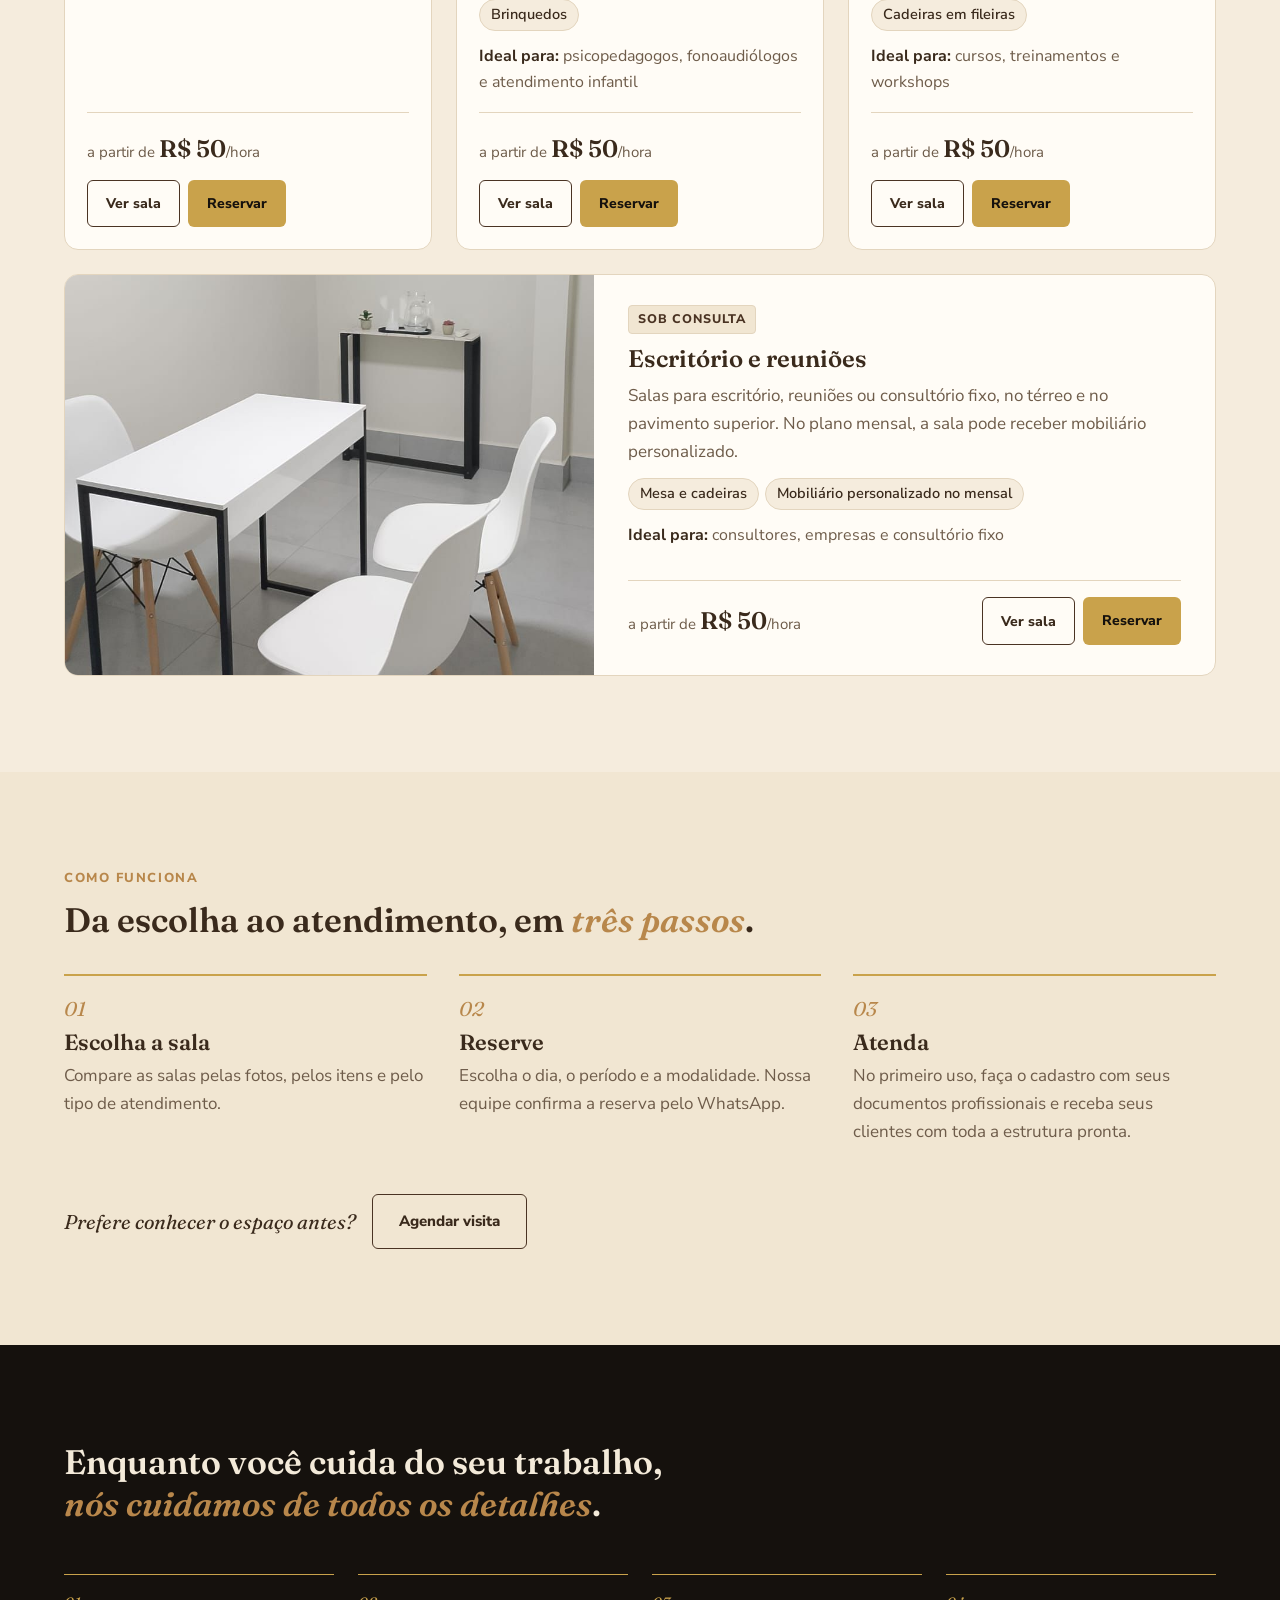
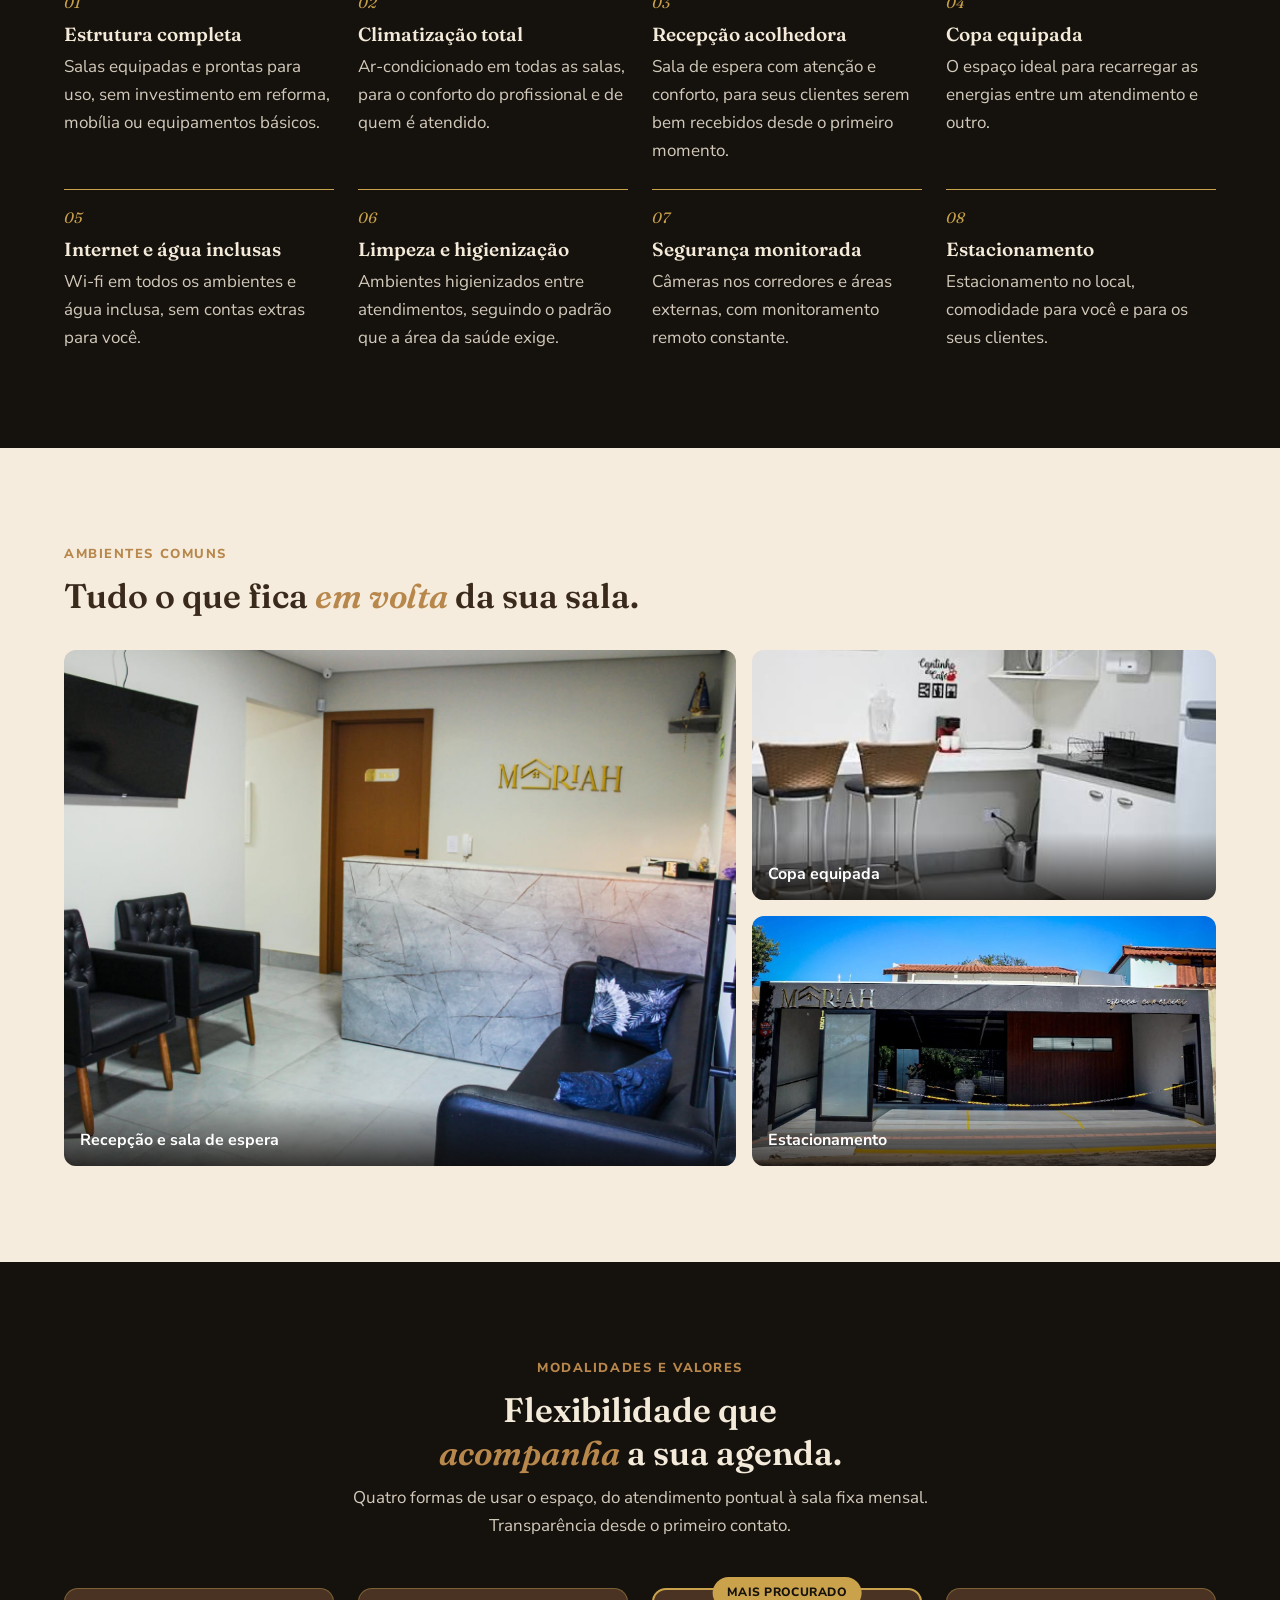
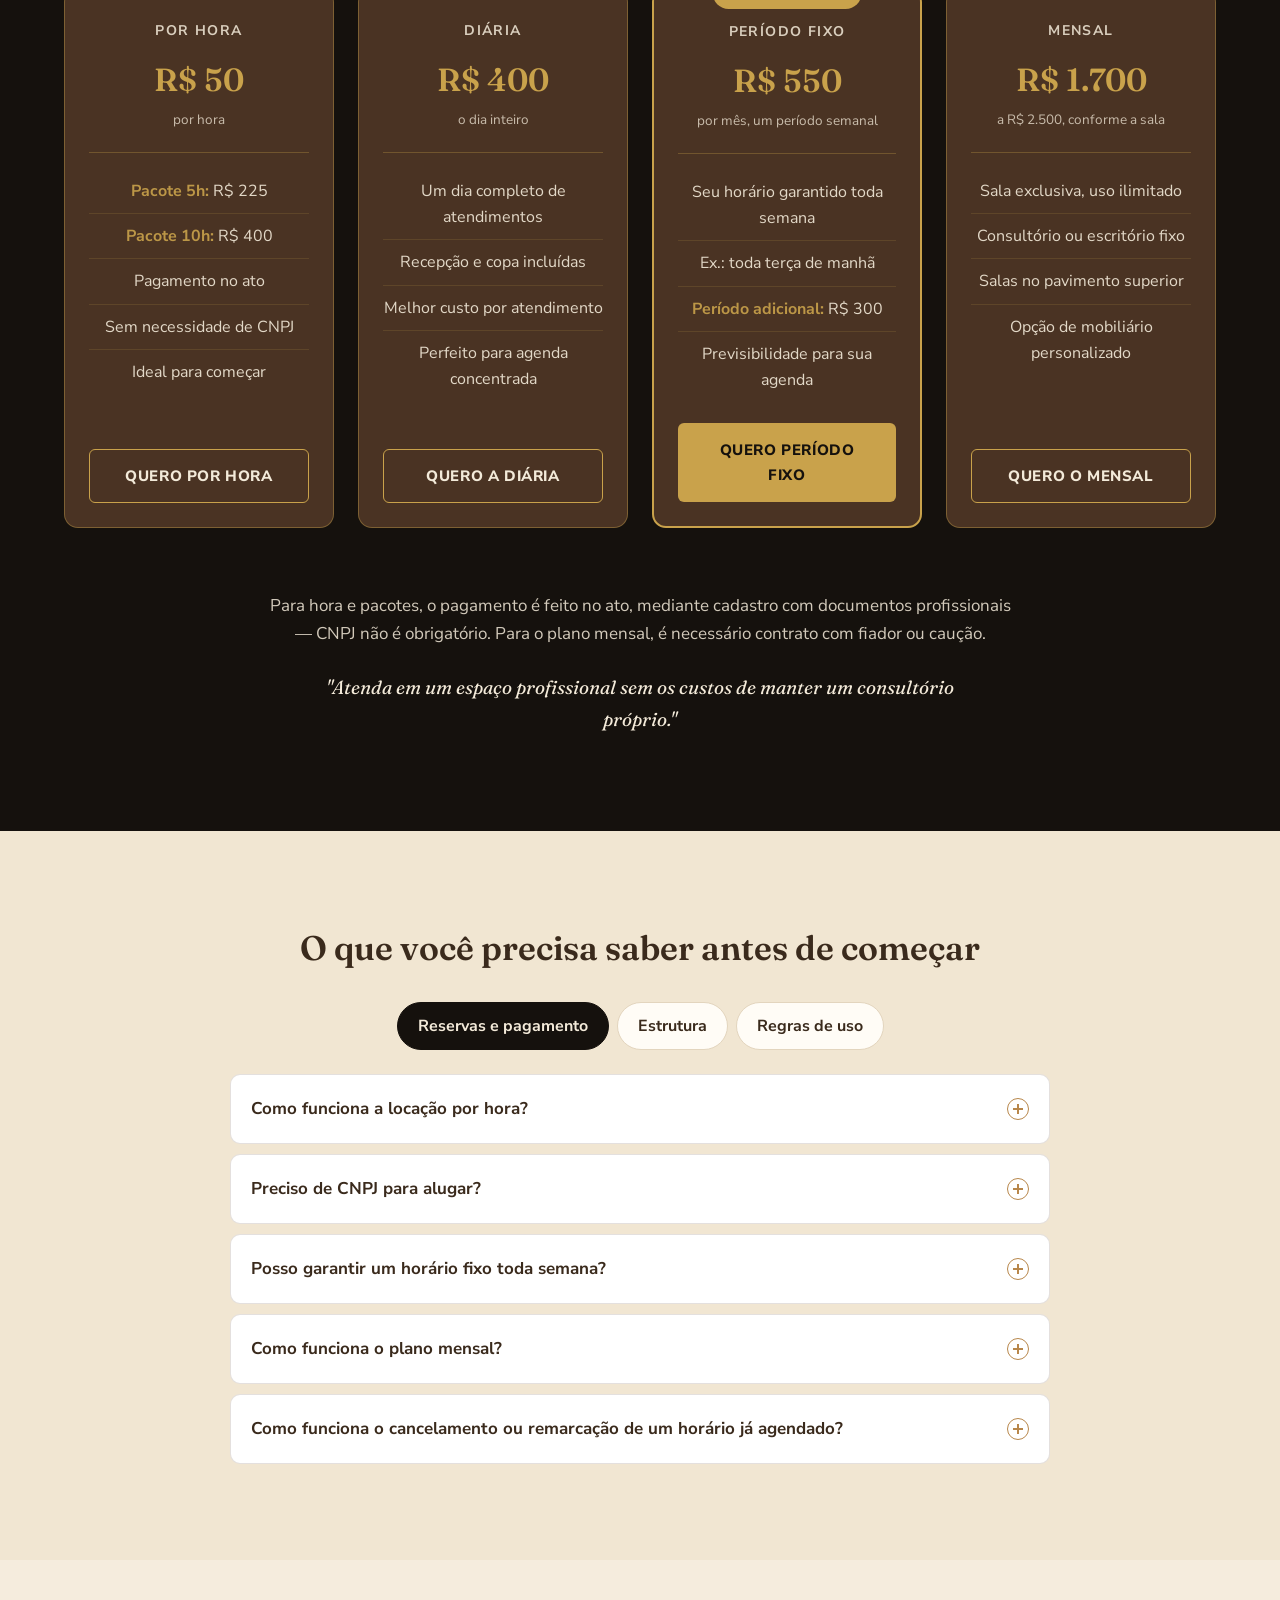
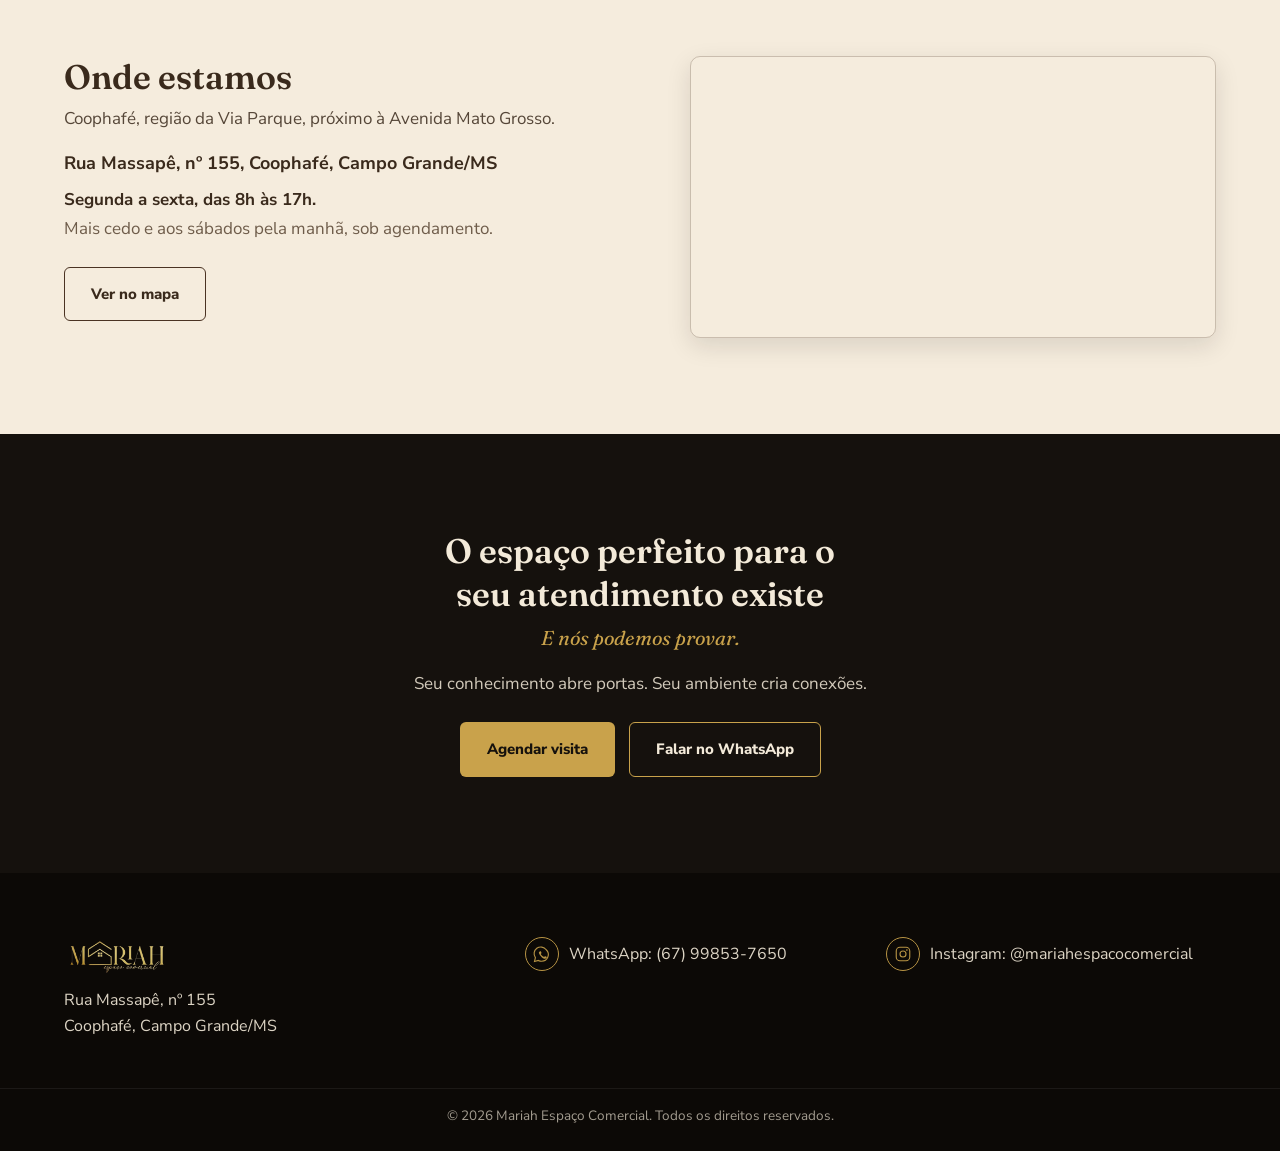
==== commit f5c725ac: "Add files via upload" ====
--- a/index.html
+++ b/index.html
@@ -64,7 +64,7 @@
   <!-- ===================== HERO ===================== -->
   <section class="hero" id="inicio">
     <div class="wrap">
-      <h1>Não é apenas onde você atende. É onde sua <em>presença</em> acontece.</h1>
+      <h1><span class="frase">Não é apenas onde você atende.</span> <span class="frase">É onde sua <em>presença</em> acontece.</span></h1>
       <p class="hero-sub">Salas prontas para profissionais da saúde, da estética e de negócios, no Coophafé, em Campo Grande.</p>
       <div class="actions">
         <a class="btn btn-primary" data-visita href="https://wa.me/556798537650?text=Ol%C3%A1!%20Gostaria%20de%20agendar%20uma%20visita%20ao%20Mariah%20Espa%C3%A7o%20Comercial." target="_blank" rel="noopener">Agendar visita</a>
@@ -107,262 +107,6 @@
     </div>
   </section>
 
-  <!-- ===================== SALAS (CATÁLOGO) ===================== -->
-  <section class="salas" id="salas">
-    <div class="wrap">
-      <div class="eyebrow">Salas</div>
-      <h2>Escolha a sua <em>sala</em>.</h2>
-      <p class="sub">11 salas prontas, com recepção, ar-condicionado e wi-fi inclusos. Veja as fotos, escolha o dia e solicite a sua reserva.</p>
-
-      <div class="filtros so-js" role="group" aria-label="Filtrar salas por área">
-        <button type="button" class="chip-filtro" aria-pressed="true" data-filtro="todas">Todas</button>
-        <button type="button" class="chip-filtro" aria-pressed="false" data-filtro="saude">Saúde</button>
-        <button type="button" class="chip-filtro" aria-pressed="false" data-filtro="estetica">Estética</button>
-        <button type="button" class="chip-filtro" aria-pressed="false" data-filtro="negocios">Negócios</button>
-        <button type="button" class="chip-filtro" aria-pressed="false" data-filtro="infantil">Infantil</button>
-      </div>
-
-      <div class="salas-grid" id="salas-grid">
-
-        <article class="sala" data-grupos="estetica saude" data-fotos="sala-massoterapia.jpg|center 55%">
-          <div class="sala-foto">
-            <img src="assets/fotos/sala-massoterapia.jpg" alt="Sala de massoterapia com maca de madeira e lençol branco" width="1000" height="985" loading="lazy" style="object-position:center 55%;">
-          </div>
-          <div class="sala-corpo">
-            <span class="sala-qtd">3 salas</span>
-            <h3>Massoterapia</h3>
-            <ul class="sala-itens"><li>Maca de madeira</li><li>Ar-condicionado</li></ul>
-            <p class="sala-ideal"><strong>Ideal para:</strong> massoterapeutas e terapeutas corporais</p>
-            <div class="sala-rodape">
-              <p class="sala-preco">a partir de <strong>R$ 50</strong>/hora</p>
-              <div class="sala-botoes">
-                <button type="button" class="btn btn-outline btn-sm so-js" data-ver>Ver sala</button>
-                <a class="btn btn-primary btn-sm" data-reservar href="https://wa.me/556798537650?text=Ol%C3%A1!%20Gostaria%20de%20solicitar%20uma%20reserva.%0ASala%3A%20Massoterapia" target="_blank" rel="noopener">Reservar</a>
-              </div>
-            </div>
-          </div>
-        </article>
-
-        <article class="sala" data-grupos="saude estetica" data-fotos="sala-maca-janela.jpg|center 60%;sala-maca-mesa-quadro-arvore.jpg|center 40%;sala-maca-quadros-trigo.jpg|center;sala-maca-quadros-gratidao.jpg|center">
-          <div class="sala-foto">
-            <img src="assets/fotos/sala-maca-janela.jpg" alt="Sala com maca branca e luz natural pela persiana" width="1296" height="864" loading="lazy" style="object-position:center 60%;">
-            <span class="selo-fotos">4 fotos</span>
-          </div>
-          <div class="sala-corpo">
-            <span class="sala-qtd">4 salas</span>
-            <h3>Salas com maca</h3>
-            <ul class="sala-itens"><li>Maca montada</li><li>Ar-condicionado</li></ul>
-            <p class="sala-ideal"><strong>Ideal para:</strong> esteticistas, fisioterapeutas e biomédicos</p>
-            <div class="sala-rodape">
-              <p class="sala-preco">a partir de <strong>R$ 50</strong>/hora</p>
-              <div class="sala-botoes">
-                <button type="button" class="btn btn-outline btn-sm so-js" data-ver>Ver sala</button>
-                <a class="btn btn-primary btn-sm" data-reservar href="https://wa.me/556798537650?text=Ol%C3%A1!%20Gostaria%20de%20solicitar%20uma%20reserva.%0ASala%3A%20Salas%20com%20maca" target="_blank" rel="noopener">Reservar</a>
-              </div>
-            </div>
-          </div>
-        </article>
-
-        <article class="sala" data-grupos="estetica saude" data-fotos="sala-injetaveis.jpg|center 35%">
-          <div class="sala-foto">
-            <img src="assets/fotos/sala-injetaveis.jpg" alt="Sala para injetáveis com cadeira preta reclinável, espelho e pia" width="1000" height="1498" loading="lazy" style="object-position:center 35%;">
-          </div>
-          <div class="sala-corpo">
-            <span class="sala-qtd">1 sala</span>
-            <h3>Injetáveis</h3>
-            <ul class="sala-itens"><li>Frigobar</li><li>Cadeira reclinável</li><li>Pia</li></ul>
-            <p class="sala-ideal"><strong>Ideal para:</strong> biomédicos e esteticistas</p>
-            <div class="sala-rodape">
-              <p class="sala-preco">a partir de <strong>R$ 50</strong>/hora</p>
-              <div class="sala-botoes">
-                <button type="button" class="btn btn-outline btn-sm so-js" data-ver>Ver sala</button>
-                <a class="btn btn-primary btn-sm" data-reservar href="https://wa.me/556798537650?text=Ol%C3%A1!%20Gostaria%20de%20solicitar%20uma%20reserva.%0ASala%3A%20Injet%C3%A1veis" target="_blank" rel="noopener">Reservar</a>
-              </div>
-            </div>
-          </div>
-        </article>
-
-        <article class="sala" data-grupos="saude" data-fotos="sala-psicologia.jpg|center;sala-psicologia-alternativa.jpg|center 45%">
-          <div class="sala-foto">
-            <img src="assets/fotos/sala-psicologia.jpg" alt="Sala de psicologia com poltrona cinza, puff e recamier" width="721" height="481" loading="lazy">
-            <span class="selo-fotos">2 fotos</span>
-          </div>
-          <div class="sala-corpo">
-            <span class="sala-qtd">1 sala</span>
-            <h3>Psicologia</h3>
-            <ul class="sala-itens"><li>Poltrona</li><li>Recamier</li><li>Ar-condicionado</li></ul>
-            <p class="sala-ideal"><strong>Ideal para:</strong> psicólogos e terapeutas</p>
-            <div class="sala-rodape">
-              <p class="sala-preco">a partir de <strong>R$ 50</strong>/hora</p>
-              <div class="sala-botoes">
-                <button type="button" class="btn btn-outline btn-sm so-js" data-ver>Ver sala</button>
-                <a class="btn btn-primary btn-sm" data-reservar href="https://wa.me/556798537650?text=Ol%C3%A1!%20Gostaria%20de%20solicitar%20uma%20reserva.%0ASala%3A%20Psicologia" target="_blank" rel="noopener">Reservar</a>
-              </div>
-            </div>
-          </div>
-        </article>
-
-        <article class="sala" data-grupos="infantil saude" data-fotos="espaco-kids.jpg|center">
-          <div class="sala-foto">
-            <img src="assets/fotos/espaco-kids.jpg" alt="Espaço kids com mesa e cadeiras azuis, tapete emborrachado colorido e brinquedos" width="721" height="481" loading="lazy">
-          </div>
-          <div class="sala-corpo">
-            <span class="sala-qtd">1 sala</span>
-            <h3>Espaço kids</h3>
-            <p class="sala-desc">"O brincar também faz parte do atendimento."</p>
-            <ul class="sala-itens"><li>Mesa infantil</li><li>Tapete emborrachado</li><li>Brinquedos</li></ul>
-            <p class="sala-ideal"><strong>Ideal para:</strong> psicopedagogos, fonoaudiólogos e atendimento infantil</p>
-            <div class="sala-rodape">
-              <p class="sala-preco">a partir de <strong>R$ 50</strong>/hora</p>
-              <div class="sala-botoes">
-                <button type="button" class="btn btn-outline btn-sm so-js" data-ver>Ver sala</button>
-                <a class="btn btn-primary btn-sm" data-reservar href="https://wa.me/556798537650?text=Ol%C3%A1!%20Gostaria%20de%20solicitar%20uma%20reserva.%0ASala%3A%20Espa%C3%A7o%20kids" target="_blank" rel="noopener">Reservar</a>
-              </div>
-            </div>
-          </div>
-        </article>
-
-        <article class="sala" data-grupos="negocios" data-fotos="sala-cursos.jpg|center 40%">
-          <div class="sala-foto">
-            <img src="assets/fotos/sala-cursos.jpg" alt="Sala de cursos com cadeiras brancas em fileiras e quadro branco" width="1280" height="853" loading="lazy" style="object-position:center 40%;">
-          </div>
-          <div class="sala-corpo">
-            <span class="sala-qtd">1 sala</span>
-            <h3>Sala de cursos</h3>
-            <p class="sala-desc">Também usada para treinamentos e encontros profissionais.</p>
-            <ul class="sala-itens"><li>Projetor</li><li>Quadro branco</li><li>Cadeiras em fileiras</li></ul>
-            <p class="sala-ideal"><strong>Ideal para:</strong> cursos, treinamentos e workshops</p>
-            <div class="sala-rodape">
-              <p class="sala-preco">a partir de <strong>R$ 50</strong>/hora</p>
-              <div class="sala-botoes">
-                <button type="button" class="btn btn-outline btn-sm so-js" data-ver>Ver sala</button>
-                <a class="btn btn-primary btn-sm" data-reservar href="https://wa.me/556798537650?text=Ol%C3%A1!%20Gostaria%20de%20solicitar%20uma%20reserva.%0ASala%3A%20Sala%20de%20cursos" target="_blank" rel="noopener">Reservar</a>
-              </div>
-            </div>
-          </div>
-        </article>
-
-        <article class="sala larga" data-grupos="negocios" data-fotos="sala-escritorio-reunioes.jpg|center 72%">
-          <div class="sala-foto">
-            <img src="assets/fotos/sala-escritorio-reunioes.jpg" alt="Sala montada como escritório, com mesa branca de pés pretos e três cadeiras" width="900" height="1600" loading="lazy" style="object-position:center 72%;">
-          </div>
-          <div class="sala-corpo">
-            <span class="sala-qtd">Sob consulta</span>
-            <h3>Escritório e reuniões</h3>
-            <p class="sala-desc">Salas para escritório, reuniões ou consultório fixo, no térreo e no pavimento superior. No plano mensal, a sala pode receber mobiliário personalizado.</p>
-            <ul class="sala-itens"><li>Mesa e cadeiras</li><li>Mobiliário personalizado no mensal</li></ul>
-            <p class="sala-ideal"><strong>Ideal para:</strong> consultores, empresas e consultório fixo</p>
-            <div class="sala-rodape">
-              <p class="sala-preco">a partir de <strong>R$ 50</strong>/hora</p>
-              <div class="sala-botoes">
-                <button type="button" class="btn btn-outline btn-sm so-js" data-ver>Ver sala</button>
-                <a class="btn btn-primary btn-sm" data-reservar href="https://wa.me/556798537650?text=Ol%C3%A1!%20Gostaria%20de%20solicitar%20uma%20reserva.%0ASala%3A%20Escrit%C3%B3rio%20e%20reuni%C3%B5es" target="_blank" rel="noopener">Reservar</a>
-              </div>
-            </div>
-          </div>
-        </article>
-
-      </div>
-    </div>
-  </section>
-
-  <!-- ===================== ESTRUTURA ===================== -->
-  <section class="estrutura" id="estrutura">
-    <div class="wrap">
-      <h2>Enquanto você cuida do seu trabalho, <em>nós cuidamos de todos os detalhes</em>.</h2>
-      <div class="estrutura-grid">
-        <div class="item"><span class="n">01</span><h3>Estrutura completa</h3><p>Salas equipadas e prontas para uso, sem investimento em reforma, mobília ou equipamentos básicos.</p></div>
-        <div class="item"><span class="n">02</span><h3>Climatização total</h3><p>Ar-condicionado em todas as salas, para o conforto do profissional e de quem é atendido.</p></div>
-        <div class="item"><span class="n">03</span><h3>Recepção acolhedora</h3><p>Sala de espera com atenção e conforto, para seus clientes serem bem recebidos desde o primeiro momento.</p></div>
-        <div class="item"><span class="n">04</span><h3>Copa equipada</h3><p>O espaço ideal para recarregar as energias entre um atendimento e outro.</p></div>
-        <div class="item"><span class="n">05</span><h3>Internet e água inclusas</h3><p>Wi-fi em todos os ambientes e água inclusa, sem contas extras para você.</p></div>
-        <div class="item"><span class="n">06</span><h3>Limpeza e higienização</h3><p>Ambientes higienizados entre atendimentos, seguindo o padrão que a área da saúde exige.</p></div>
-        <div class="item"><span class="n">07</span><h3>Segurança monitorada</h3><p>Câmeras nos corredores e áreas externas, com monitoramento remoto constante.</p></div>
-        <div class="item"><span class="n">08</span><h3>Estacionamento</h3><p>Estacionamento no local, comodidade para você e para os seus clientes.</p></div>
-      </div>
-    </div>
-  </section>
-
-  <!-- ===================== COMO FUNCIONA ===================== -->
-  <section class="como-funciona" id="como-funciona">
-    <div class="wrap">
-      <div class="eyebrow">Como funciona</div>
-      <h2>Da escolha ao atendimento, em <em>três passos</em>.</h2>
-      <ol class="passos">
-        <li><span class="n">01</span><h3>Escolha a sala</h3><p>Compare as salas pelas fotos, pelos itens e pelo tipo de atendimento.</p></li>
-        <li><span class="n">02</span><h3>Reserve</h3><p>Escolha o dia, o período e a modalidade. Nossa equipe confirma a reserva pelo WhatsApp.</p></li>
-        <li><span class="n">03</span><h3>Atenda</h3><p>No primeiro uso, faça o cadastro com seus documentos profissionais e receba seus clientes com toda a estrutura pronta.</p></li>
-      </ol>
-      <p class="conhecer">Prefere conhecer o espaço antes?
-        <a class="btn btn-outline" data-visita href="https://wa.me/556798537650?text=Ol%C3%A1!%20Gostaria%20de%20agendar%20uma%20visita%20ao%20Mariah%20Espa%C3%A7o%20Comercial." target="_blank" rel="noopener">Agendar visita</a>
-      </p>
-    </div>
-  </section>
-
-  <!-- ===================== VALORES ===================== -->
-  <section class="valores" id="valores">
-    <div class="wrap">
-      <div class="eyebrow center">Modalidades e valores</div>
-      <h2 class="center">Flexibilidade que <em>acompanha</em> a sua agenda.</h2>
-      <p class="sub center">Quatro formas de usar o espaço, do atendimento pontual à sala fixa mensal. Transparência desde o primeiro contato.</p>
-
-      <div class="valores-grid">
-        <div class="price-card">
-          <b>Por hora</b>
-          <div class="valor">R$ 50<small>por hora</small></div>
-          <ul class="price-list">
-            <li><strong>Pacote 5h:</strong> R$ 225</li>
-            <li><strong>Pacote 10h:</strong> R$ 400</li>
-            <li>Pagamento no ato</li>
-            <li>Sem necessidade de CNPJ</li>
-            <li>Ideal para começar</li>
-          </ul>
-          <a class="btn btn-ghost btn-block" href="https://wa.me/556798537650?text=Ol%C3%A1!%20Tenho%20interesse%20na%20loca%C3%A7%C3%A3o%20por%20hora%20do%20Mariah%20Espa%C3%A7o%20Comercial." target="_blank" rel="noopener">Quero por hora</a>
-        </div>
-
-        <div class="price-card">
-          <b>Diária</b>
-          <div class="valor">R$ 400<small>o dia inteiro</small></div>
-          <ul class="price-list">
-            <li>Um dia completo de atendimentos</li>
-            <li>Recepção e copa incluídas</li>
-            <li>Melhor custo por atendimento</li>
-            <li>Perfeito para agenda concentrada</li>
-          </ul>
-          <a class="btn btn-ghost btn-block" href="https://wa.me/556798537650?text=Ol%C3%A1!%20Tenho%20interesse%20na%20di%C3%A1ria%20do%20Mariah%20Espa%C3%A7o%20Comercial." target="_blank" rel="noopener">Quero a diária</a>
-        </div>
-
-        <div class="price-card destaque">
-          <span class="tag">Mais procurado</span>
-          <b>Período fixo</b>
-          <div class="valor">R$ 550<small>por mês, um período semanal</small></div>
-          <ul class="price-list">
-            <li>Seu horário garantido toda semana</li>
-            <li>Ex.: toda terça de manhã</li>
-            <li><strong>Período adicional:</strong> R$ 300</li>
-            <li>Previsibilidade para sua agenda</li>
-          </ul>
-          <a class="btn btn-primary btn-block" href="https://wa.me/556798537650?text=Ol%C3%A1!%20Tenho%20interesse%20no%20per%C3%ADodo%20fixo%20do%20Mariah%20Espa%C3%A7o%20Comercial." target="_blank" rel="noopener">Quero período fixo</a>
-        </div>
-
-        <div class="price-card">
-          <b>Mensal</b>
-          <div class="valor">R$ 1.700<small>a R$ 2.500, conforme a sala</small></div>
-          <ul class="price-list">
-            <li>Sala exclusiva, uso ilimitado</li>
-            <li>Consultório ou escritório fixo</li>
-            <li>Salas no pavimento superior</li>
-            <li>Opção de mobiliário personalizado</li>
-          </ul>
-          <a class="btn btn-ghost btn-block" href="https://wa.me/556798537650?text=Ol%C3%A1!%20Tenho%20interesse%20no%20plano%20mensal%20do%20Mariah%20Espa%C3%A7o%20Comercial." target="_blank" rel="noopener">Quero o mensal</a>
-        </div>
-      </div>
-
-      <p class="condicoes">Para hora e pacotes, o pagamento é feito no ato, mediante cadastro com documentos profissionais — CNPJ não é obrigatório. Para o plano mensal, é necessário contrato com fiador ou caução.</p>
-      <p class="frase-marca center">"Atenda em um espaço profissional sem os custos de manter um consultório próprio."</p>
-    </div>
-  </section>
-
   <!-- ===================== PARA QUEM É ===================== -->
   <section class="para-quem-e" id="para-quem-e">
     <div class="wrap">
@@ -383,17 +127,272 @@
     </div>
   </section>
 
+  <!-- ===================== SALAS (CATÁLOGO) ===================== -->
+  <section class="salas" id="salas">
+    <div class="wrap">
+      <div class="eyebrow">Salas</div>
+      <h2>Escolha a sua <em>sala</em>.</h2>
+      <p class="sub">11 salas prontas, todas com ar-condicionado e wi-fi. Veja as fotos, escolha o dia e solicite a sua reserva.</p>
+
+      <div class="filtros so-js" role="group" aria-label="Filtrar salas por área">
+        <button type="button" class="chip-filtro" aria-pressed="true" data-filtro="todas">Todas</button>
+        <button type="button" class="chip-filtro" aria-pressed="false" data-filtro="saude">Saúde</button>
+        <button type="button" class="chip-filtro" aria-pressed="false" data-filtro="estetica">Estética</button>
+        <button type="button" class="chip-filtro" aria-pressed="false" data-filtro="negocios">Negócios</button>
+        <button type="button" class="chip-filtro" aria-pressed="false" data-filtro="infantil">Infantil</button>
+      </div>
+
+      <div class="salas-grid" id="salas-grid">
+
+        <article class="sala" data-grupos="estetica saude" data-fotos="sala-massoterapia.jpg|center 55%">
+          <div class="sala-foto">
+            <img src="assets/fotos/sala-massoterapia.jpg" alt="Sala de massoterapia com maca de madeira e lençol branco" width="1000" height="985" loading="lazy" style="object-position:center 55%;">
+          </div>
+          <div class="sala-corpo">
+            <span class="sala-qtd">3 salas</span>
+            <h3>Massoterapia</h3>
+            <ul class="sala-itens"><li>Maca de madeira</li><li>Mesa de apoio</li></ul>
+            <p class="sala-ideal"><strong>Ideal para:</strong> massoterapeutas e terapeutas corporais</p>
+            <div class="sala-rodape">
+              <p class="sala-preco">a partir de <strong>R$ 50</strong>/hora</p>
+              <div class="sala-botoes">
+                <button type="button" class="btn btn-outline btn-sm so-js" data-ver>Ver sala</button>
+                <a class="btn btn-primary btn-sm" data-reservar href="https://wa.me/556798537650?text=Ol%C3%A1!%20Gostaria%20de%20solicitar%20uma%20reserva.%0ASala%3A%20Massoterapia" target="_blank" rel="noopener">Reservar</a>
+              </div>
+            </div>
+          </div>
+        </article>
+
+        <article class="sala" data-grupos="saude estetica" data-fotos="sala-maca-janela.jpg|center 60%;sala-maca-mesa-quadro-arvore.jpg|center 40%;sala-maca-quadros-trigo.jpg|center;sala-maca-quadros-gratidao.jpg|center">
+          <div class="sala-foto">
+            <img src="assets/fotos/sala-maca-janela.jpg" alt="Sala com maca branca e luz natural pela persiana" width="1296" height="864" loading="lazy" style="object-position:center 60%;">
+            <span class="selo-fotos">4 fotos</span>
+          </div>
+          <div class="sala-corpo">
+            <span class="sala-qtd">4 salas</span>
+            <h3>Salas com maca</h3>
+            <ul class="sala-itens"><li>Maca montada</li><li>Pia em algumas salas</li></ul>
+            <p class="sala-ideal"><strong>Ideal para:</strong> esteticistas, fisioterapeutas e biomédicos</p>
+            <div class="sala-rodape">
+              <p class="sala-preco">a partir de <strong>R$ 50</strong>/hora</p>
+              <div class="sala-botoes">
+                <button type="button" class="btn btn-outline btn-sm so-js" data-ver>Ver sala</button>
+                <a class="btn btn-primary btn-sm" data-reservar href="https://wa.me/556798537650?text=Ol%C3%A1!%20Gostaria%20de%20solicitar%20uma%20reserva.%0ASala%3A%20Salas%20com%20maca" target="_blank" rel="noopener">Reservar</a>
+              </div>
+            </div>
+          </div>
+        </article>
+
+        <article class="sala" data-grupos="estetica saude" data-fotos="sala-injetaveis.jpg|center 35%">
+          <div class="sala-foto">
+            <img src="assets/fotos/sala-injetaveis.jpg" alt="Sala para injetáveis com cadeira preta reclinável, espelho e pia" width="1000" height="1498" loading="lazy" style="object-position:center 35%;">
+          </div>
+          <div class="sala-corpo">
+            <span class="sala-qtd">1 sala</span>
+            <h3>Injetáveis</h3>
+            <ul class="sala-itens"><li>Frigobar</li><li>Cadeira reclinável</li><li>Pia</li></ul>
+            <p class="sala-ideal"><strong>Ideal para:</strong> biomédicos e esteticistas</p>
+            <div class="sala-rodape">
+              <p class="sala-preco">a partir de <strong>R$ 50</strong>/hora</p>
+              <div class="sala-botoes">
+                <button type="button" class="btn btn-outline btn-sm so-js" data-ver>Ver sala</button>
+                <a class="btn btn-primary btn-sm" data-reservar href="https://wa.me/556798537650?text=Ol%C3%A1!%20Gostaria%20de%20solicitar%20uma%20reserva.%0ASala%3A%20Injet%C3%A1veis" target="_blank" rel="noopener">Reservar</a>
+              </div>
+            </div>
+          </div>
+        </article>
+
+        <article class="sala" data-grupos="saude" data-fotos="sala-psicologia.jpg|center;sala-psicologia-alternativa.jpg|center 45%">
+          <div class="sala-foto">
+            <img src="assets/fotos/sala-psicologia.jpg" alt="Sala de psicologia com poltrona cinza, puff e recamier" width="721" height="481" loading="lazy">
+            <span class="selo-fotos">2 fotos</span>
+          </div>
+          <div class="sala-corpo">
+            <span class="sala-qtd">1 sala</span>
+            <h3>Psicologia</h3>
+            <ul class="sala-itens"><li>Poltrona</li><li>Puff</li><li>Recamier</li></ul>
+            <p class="sala-ideal"><strong>Ideal para:</strong> psicólogos e terapeutas</p>
+            <div class="sala-rodape">
+              <p class="sala-preco">a partir de <strong>R$ 50</strong>/hora</p>
+              <div class="sala-botoes">
+                <button type="button" class="btn btn-outline btn-sm so-js" data-ver>Ver sala</button>
+                <a class="btn btn-primary btn-sm" data-reservar href="https://wa.me/556798537650?text=Ol%C3%A1!%20Gostaria%20de%20solicitar%20uma%20reserva.%0ASala%3A%20Psicologia" target="_blank" rel="noopener">Reservar</a>
+              </div>
+            </div>
+          </div>
+        </article>
+
+        <article class="sala" data-grupos="infantil saude" data-fotos="espaco-kids.jpg|center">
+          <div class="sala-foto">
+            <img src="assets/fotos/espaco-kids.jpg" alt="Espaço kids com mesa e cadeiras azuis, tapete emborrachado colorido e brinquedos" width="721" height="481" loading="lazy">
+          </div>
+          <div class="sala-corpo">
+            <span class="sala-qtd">1 sala</span>
+            <h3>Espaço kids</h3>
+            <p class="sala-desc">"O brincar também faz parte do atendimento."</p>
+            <ul class="sala-itens"><li>Mesa infantil</li><li>Tapete emborrachado</li><li>Brinquedos</li></ul>
+            <p class="sala-ideal"><strong>Ideal para:</strong> psicopedagogos, fonoaudiólogos e atendimento infantil</p>
+            <div class="sala-rodape">
+              <p class="sala-preco">a partir de <strong>R$ 50</strong>/hora</p>
+              <div class="sala-botoes">
+                <button type="button" class="btn btn-outline btn-sm so-js" data-ver>Ver sala</button>
+                <a class="btn btn-primary btn-sm" data-reservar href="https://wa.me/556798537650?text=Ol%C3%A1!%20Gostaria%20de%20solicitar%20uma%20reserva.%0ASala%3A%20Espa%C3%A7o%20kids" target="_blank" rel="noopener">Reservar</a>
+              </div>
+            </div>
+          </div>
+        </article>
+
+        <article class="sala" data-grupos="negocios" data-fotos="sala-cursos.jpg|center 40%">
+          <div class="sala-foto">
+            <img src="assets/fotos/sala-cursos.jpg" alt="Sala de cursos com cadeiras brancas em fileiras e quadro branco" width="1280" height="853" loading="lazy" style="object-position:center 40%;">
+          </div>
+          <div class="sala-corpo">
+            <span class="sala-qtd">1 sala</span>
+            <h3>Sala de cursos</h3>
+            <p class="sala-desc">Também usada para treinamentos e encontros profissionais.</p>
+            <ul class="sala-itens"><li>Projetor</li><li>Quadro branco</li><li>Cadeiras em fileiras</li></ul>
+            <p class="sala-ideal"><strong>Ideal para:</strong> cursos, treinamentos e workshops</p>
+            <div class="sala-rodape">
+              <p class="sala-preco">a partir de <strong>R$ 50</strong>/hora</p>
+              <div class="sala-botoes">
+                <button type="button" class="btn btn-outline btn-sm so-js" data-ver>Ver sala</button>
+                <a class="btn btn-primary btn-sm" data-reservar href="https://wa.me/556798537650?text=Ol%C3%A1!%20Gostaria%20de%20solicitar%20uma%20reserva.%0ASala%3A%20Sala%20de%20cursos" target="_blank" rel="noopener">Reservar</a>
+              </div>
+            </div>
+          </div>
+        </article>
+
+        <article class="sala larga" data-grupos="negocios" data-fotos="sala-escritorio-reunioes.jpg|center 72%">
+          <div class="sala-foto">
+            <img src="assets/fotos/sala-escritorio-reunioes.jpg" alt="Sala montada como escritório, com mesa branca de pés pretos e três cadeiras" width="900" height="1600" loading="lazy" style="object-position:center 72%;">
+          </div>
+          <div class="sala-corpo">
+            <span class="sala-qtd">Sob consulta</span>
+            <h3>Escritório e reuniões</h3>
+            <p class="sala-desc">Salas para escritório, reuniões ou consultório fixo, no térreo e no pavimento superior. No plano mensal, a sala pode receber mobiliário personalizado.</p>
+            <ul class="sala-itens"><li>Mesa e cadeiras</li><li>Mobiliário personalizado no mensal</li></ul>
+            <p class="sala-ideal"><strong>Ideal para:</strong> consultores, empresas e consultório fixo</p>
+            <div class="sala-rodape">
+              <p class="sala-preco">a partir de <strong>R$ 50</strong>/hora</p>
+              <div class="sala-botoes">
+                <button type="button" class="btn btn-outline btn-sm so-js" data-ver>Ver sala</button>
+                <a class="btn btn-primary btn-sm" data-reservar href="https://wa.me/556798537650?text=Ol%C3%A1!%20Gostaria%20de%20solicitar%20uma%20reserva.%0ASala%3A%20Escrit%C3%B3rio%20e%20reuni%C3%B5es" target="_blank" rel="noopener">Reservar</a>
+              </div>
+            </div>
+          </div>
+        </article>
+
+      </div>
+    </div>
+  </section>
+
+  <!-- ===================== COMO FUNCIONA ===================== -->
+  <section class="como-funciona" id="como-funciona">
+    <div class="wrap">
+      <div class="eyebrow">Como funciona</div>
+      <h2>Da escolha ao atendimento, em <em>três passos</em>.</h2>
+      <ol class="passos">
+        <li><span class="n">01</span><h3>Escolha a sala</h3><p>Compare as salas pelas fotos, pelos itens e pelo tipo de atendimento.</p></li>
+        <li><span class="n">02</span><h3>Reserve</h3><p>Escolha o dia, o período e a modalidade. Nossa equipe confirma a reserva pelo WhatsApp.</p></li>
+        <li><span class="n">03</span><h3>Atenda</h3><p>No primeiro uso, faça o cadastro com seus documentos profissionais e receba seus clientes com toda a estrutura pronta.</p></li>
+      </ol>
+      <p class="conhecer">Prefere conhecer o espaço antes?
+        <a class="btn btn-outline" data-visita href="https://wa.me/556798537650?text=Ol%C3%A1!%20Gostaria%20de%20agendar%20uma%20visita%20ao%20Mariah%20Espa%C3%A7o%20Comercial." target="_blank" rel="noopener">Agendar visita</a>
+      </p>
+    </div>
+  </section>
+
+  <!-- ===================== ESTRUTURA ===================== -->
+  <section class="estrutura" id="estrutura">
+    <div class="wrap">
+      <h2>Enquanto você cuida do seu trabalho, <em>nós cuidamos de todos os detalhes</em>.</h2>
+      <div class="estrutura-grid">
+        <div class="item"><span class="n">01</span><h3>Estrutura completa</h3><p>Salas equipadas e prontas para uso, sem investimento em reforma, mobília ou equipamentos básicos.</p></div>
+        <div class="item"><span class="n">02</span><h3>Climatização total</h3><p>Ar-condicionado em todas as salas, para o conforto do profissional e de quem é atendido.</p></div>
+        <div class="item"><span class="n">03</span><h3>Recepção acolhedora</h3><p>Sala de espera com atenção e conforto, para seus clientes serem bem recebidos desde o primeiro momento.</p></div>
+        <div class="item"><span class="n">04</span><h3>Copa equipada</h3><p>O espaço ideal para recarregar as energias entre um atendimento e outro.</p></div>
+        <div class="item"><span class="n">05</span><h3>Internet e água inclusas</h3><p>Wi-fi em todos os ambientes e água inclusa, sem contas extras para você.</p></div>
+        <div class="item"><span class="n">06</span><h3>Limpeza e higienização</h3><p>Ambientes higienizados entre atendimentos, seguindo o padrão que a área da saúde exige.</p></div>
+        <div class="item"><span class="n">07</span><h3>Segurança monitorada</h3><p>Câmeras nos corredores e áreas externas, com monitoramento remoto constante.</p></div>
+        <div class="item"><span class="n">08</span><h3>Estacionamento</h3><p>Estacionamento no local, comodidade para você e para os seus clientes.</p></div>
+      </div>
+    </div>
+  </section>
+
   <!-- ===================== AMBIENTES COMUNS ===================== -->
   <section class="ambientes" id="ambientes">
     <div class="wrap">
       <div class="eyebrow">Ambientes comuns</div>
       <h2>Tudo o que fica <em>em volta</em> da sua sala.</h2>
       <div class="ambientes-grid">
-        <figure class="amb-destaque"><img src="assets/fotos/recepcao.jpg" alt="Recepção com balcão de mármore, letreiro dourado Mariah, poltronas e sofá pretos" width="1600" height="1066" loading="lazy" style="object-position:center 45%;"><figcaption>Recepção</figcaption></figure>
-        <figure><img src="assets/fotos/sala-espera-letreiro.jpg" alt="Sala de espera com sofá escuro, almofadas e letreiro dourado Mariah na parede de mármore" width="681" height="1020" loading="lazy" style="object-position:center 30%;"><figcaption>Sala de espera</figcaption></figure>
-        <figure><img src="assets/fotos/copa.jpg" alt="Copa com bancada, banquetas, micro-ondas e cantinho do café" width="447" height="447" loading="lazy"><figcaption>Copa equipada</figcaption></figure>
+        <figure class="amb-destaque"><img src="assets/fotos/recepcao.jpg" alt="Recepção e sala de espera com balcão de mármore, letreiro dourado Mariah, poltronas e sofá pretos" width="1600" height="1066" loading="lazy" style="object-position:center 45%;"><figcaption>Recepção e sala de espera</figcaption></figure>
+       <figure><img src="assets/fotos/copa.jpg" alt="Copa com bancada, banquetas, micro-ondas e cantinho do café" width="447" height="447" loading="lazy" style="object-position:center 78%;"><figcaption>Copa equipada</figcaption></figure>
         <figure class="amb-largo"><img src="assets/fotos/fachada.jpg" alt="Frente do Mariah Espaço Comercial com o estacionamento" width="1360" height="907" loading="lazy" style="object-position:center 62%;"><figcaption>Estacionamento</figcaption></figure>
       </div>
+    </div>
+  </section>
+
+  <!-- ===================== VALORES ===================== -->
+  <section class="valores" id="valores">
+    <div class="wrap">
+      <div class="eyebrow center">Modalidades e valores</div>
+      <h2 class="center">Flexibilidade que <em>acompanha</em> a sua agenda.</h2>
+      <p class="sub center">Quatro formas de usar o espaço, do atendimento pontual à sala fixa mensal. Transparência desde o primeiro contato.</p>
+
+      <div class="valores-grid">
+        <div class="price-card">
+          <b>Por hora</b>
+          <div class="valor">R$ 50<small>por hora</small></div>
+          <ul class="price-list">
+            <li><strong>Pacote 5h:</strong> R$ 225</li>
+            <li><strong>Pacote 10h:</strong> R$ 400</li>
+            <li>Pagamento no ato</li>
+            <li>Sem necessidade de CNPJ</li>
+            <li>Ideal para começar</li>
+          </ul>
+          <a class="btn btn-ghost btn-block" href="https://wa.me/556798537650?text=Ol%C3%A1!%20Tenho%20interesse%20na%20loca%C3%A7%C3%A3o%20por%20hora%20do%20Mariah%20Espa%C3%A7o%20Comercial." target="_blank" rel="noopener">Quero por hora</a>
+        </div>
+
+        <div class="price-card">
+          <b>Diária</b>
+          <div class="valor">R$ 400<small>o dia inteiro</small></div>
+          <ul class="price-list">
+            <li>Um dia completo de atendimentos</li>
+            <li>Recepção e copa incluídas</li>
+            <li>Melhor custo por atendimento</li>
+            <li>Perfeito para agenda concentrada</li>
+          </ul>
+          <a class="btn btn-ghost btn-block" href="https://wa.me/556798537650?text=Ol%C3%A1!%20Tenho%20interesse%20na%20di%C3%A1ria%20do%20Mariah%20Espa%C3%A7o%20Comercial." target="_blank" rel="noopener">Quero a diária</a>
+        </div>
+
+        <div class="price-card destaque">
+          <span class="tag">Mais procurado</span>
+          <b>Período fixo</b>
+          <div class="valor">R$ 550<small>por mês, um período semanal</small></div>
+          <ul class="price-list">
+            <li>Seu horário garantido toda semana</li>
+            <li>Ex.: toda terça de manhã</li>
+            <li><strong>Período adicional:</strong> R$ 300</li>
+            <li>Previsibilidade para sua agenda</li>
+          </ul>
+          <a class="btn btn-primary btn-block" href="https://wa.me/556798537650?text=Ol%C3%A1!%20Tenho%20interesse%20no%20per%C3%ADodo%20fixo%20do%20Mariah%20Espa%C3%A7o%20Comercial." target="_blank" rel="noopener">Quero período fixo</a>
+        </div>
+
+        <div class="price-card">
+          <b>Mensal</b>
+          <div class="valor">R$ 1.700<small>a R$ 2.500, conforme a sala</small></div>
+          <ul class="price-list">
+            <li>Sala exclusiva, uso ilimitado</li>
+            <li>Consultório ou escritório fixo</li>
+            <li>Salas no pavimento superior</li>
+            <li>Opção de mobiliário personalizado</li>
+          </ul>
+          <a class="btn btn-ghost btn-block" href="https://wa.me/556798537650?text=Ol%C3%A1!%20Tenho%20interesse%20no%20plano%20mensal%20do%20Mariah%20Espa%C3%A7o%20Comercial." target="_blank" rel="noopener">Quero o mensal</a>
+        </div>
+      </div>
+
+      <p class="condicoes">Para hora e pacotes, o pagamento é feito no ato, mediante cadastro com documentos profissionais — CNPJ não é obrigatório. Para o plano mensal, é necessário contrato com fiador ou caução.</p>
+      <p class="frase-marca center">"Atenda em um espaço profissional sem os custos de manter um consultório próprio."</p>
     </div>
   </section>
 
--- a/css/estilo.css
+++ b/css/estilo.css
@@ -210,10 +210,13 @@
 .hero, .estrutura, .valores, .cta-final{
   background:var(--preto); color:var(--texto-claro);
 }
-.salas, .ambientes, .localizacao{
+/* sequência: topo (escuro) · sobre (creme) · para quem é (creme 2, com foto) · salas (creme) ·
+   como funciona (creme 2) · estrutura (escuro) · ambientes (creme) · valores (escuro) ·
+   dúvidas (creme 2) · localização (creme) · chamada final (escuro) */
+.salas, .sobre, .ambientes, .localizacao{
   background:var(--creme); color:var(--texto-escuro);
 }
-.sobre, .como-funciona, .para-quem-e, .faq{
+.como-funciona, .para-quem-e, .faq{
   background:var(--creme-2); color:var(--texto-escuro);
 }
 
@@ -454,13 +457,12 @@
    Ambientes comuns — mosaico: recepção em destaque + 3 fotos
    ========================================================================== */
 .ambientes-grid{
-  display:grid; grid-template-columns:2fr 1fr 1fr; grid-template-rows:250px 250px;
+  display:grid; grid-template-columns:1.45fr 1fr; grid-template-rows:250px 250px;
   gap:var(--s-2); margin-top:var(--s-4);
 }
 .ambientes-grid figure{ margin:0; position:relative; border-radius:12px; overflow:hidden; background:var(--creme-2); }
 .ambientes-grid img{ width:100%; height:100%; object-fit:cover; }
 .ambientes-grid .amb-destaque{ grid-row:1 / 3; }
-.ambientes-grid .amb-largo{ grid-column:2 / 4; }
 .ambientes-grid figcaption{
   position:absolute; left:0; right:0; bottom:0; padding:28px 16px 12px;
   background:linear-gradient(transparent, rgba(12,9,6,.78));
@@ -470,11 +472,10 @@
   .ambientes-grid{ grid-template-columns:1fr 1fr; grid-template-rows:auto; }
   .ambientes-grid figure{ aspect-ratio:4/3; }
   .ambientes-grid .amb-destaque{ grid-row:auto; grid-column:1 / -1; aspect-ratio:3/2; }
-  .ambientes-grid .amb-largo{ grid-column:1 / -1; aspect-ratio:2/1; }
 }
 @media (max-width:480px){
   .ambientes-grid{ grid-template-columns:1fr; }
-  .ambientes-grid figure, .ambientes-grid .amb-largo{ aspect-ratio:4/3; }
+  .ambientes-grid figure, .ambientes-grid .amb-destaque{ aspect-ratio:4/3; }
 }
 
 /* ==========================================================================
@@ -743,3 +744,8 @@
 /* desktop: dias do calendário mais baixos, para o painel caber inteiro na tela */
 @media (min-width:901px){ .cal-dias button{ aspect-ratio:auto; height:40px; } }
 @media (max-width:560px){ .j-miniaturas img{ width:64px; height:46px; } }
+
+/* hero: cada frase começa numa linha (evita o "É" solto no fim da linha);
+   títulos com quebra equilibrada, sem palavra sozinha */
+.hero h1 .frase{ display:block; }
+h1, h2{ text-wrap:balance; }
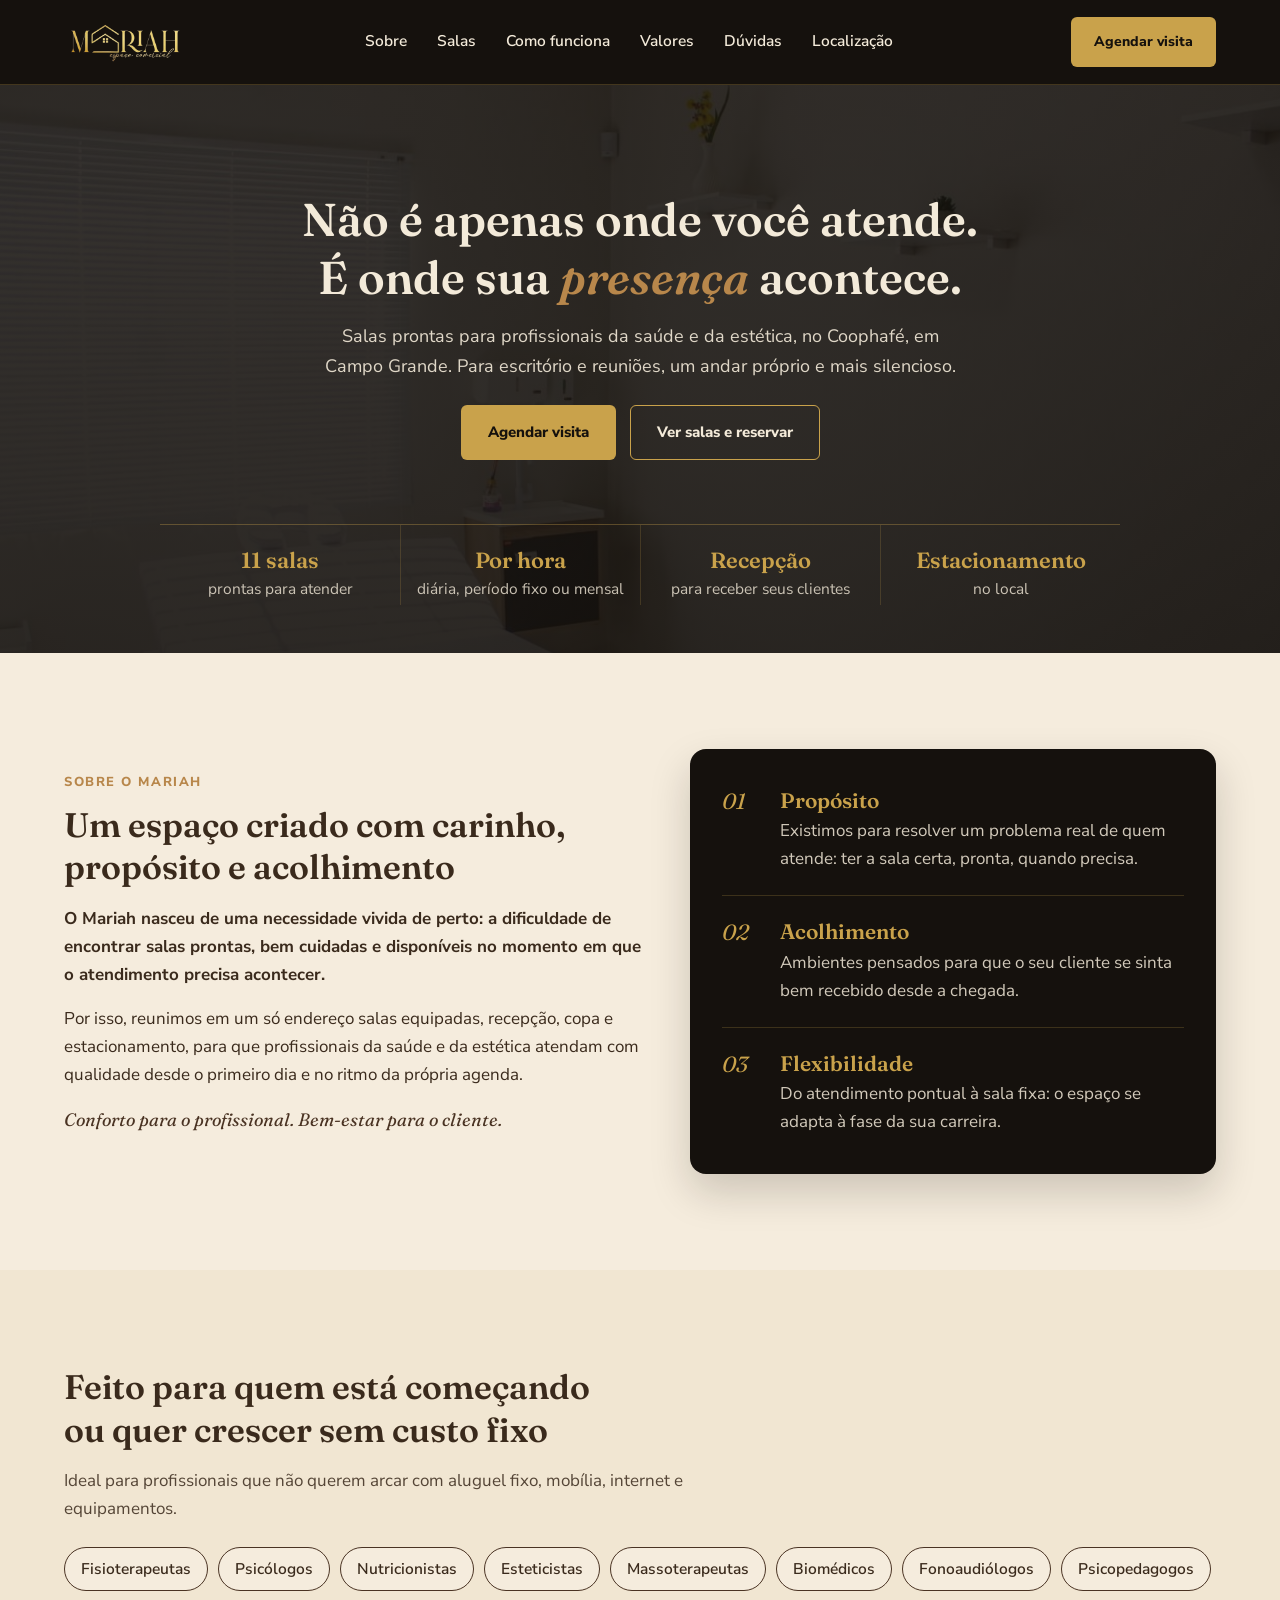
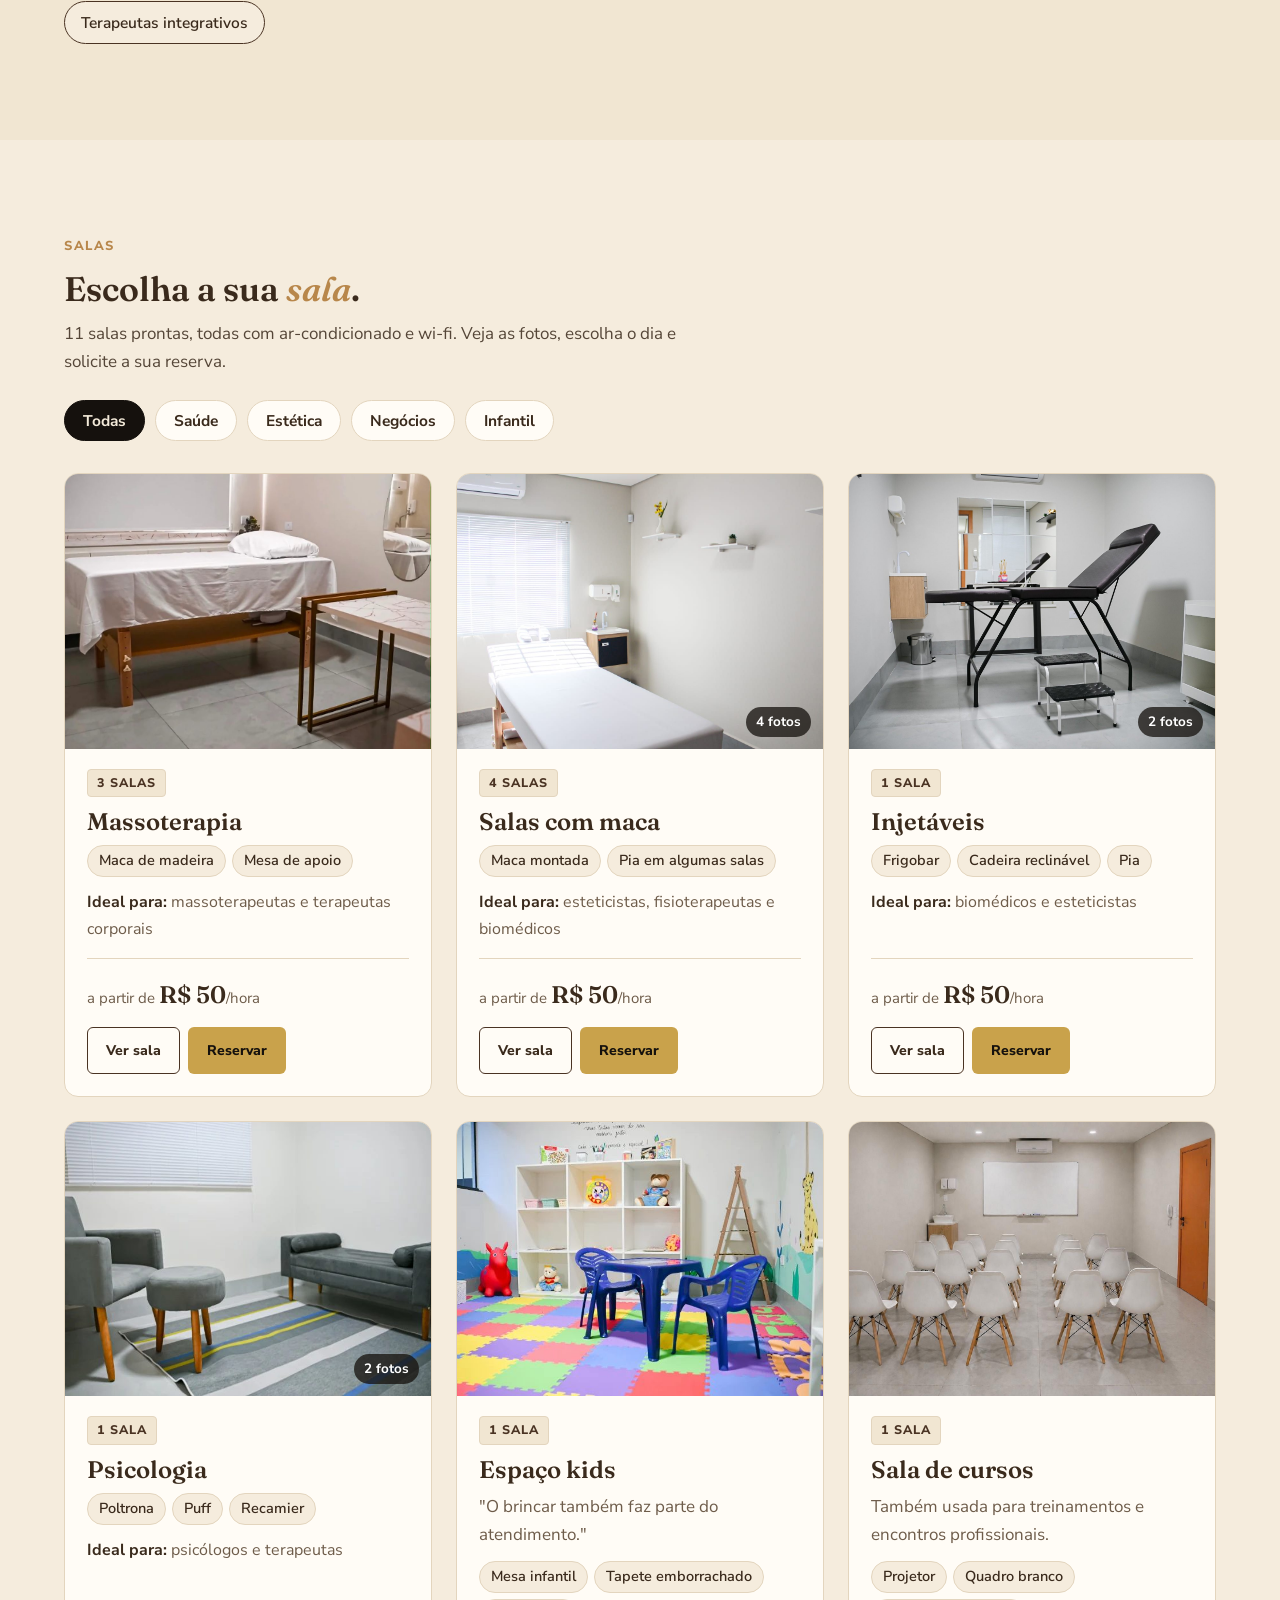
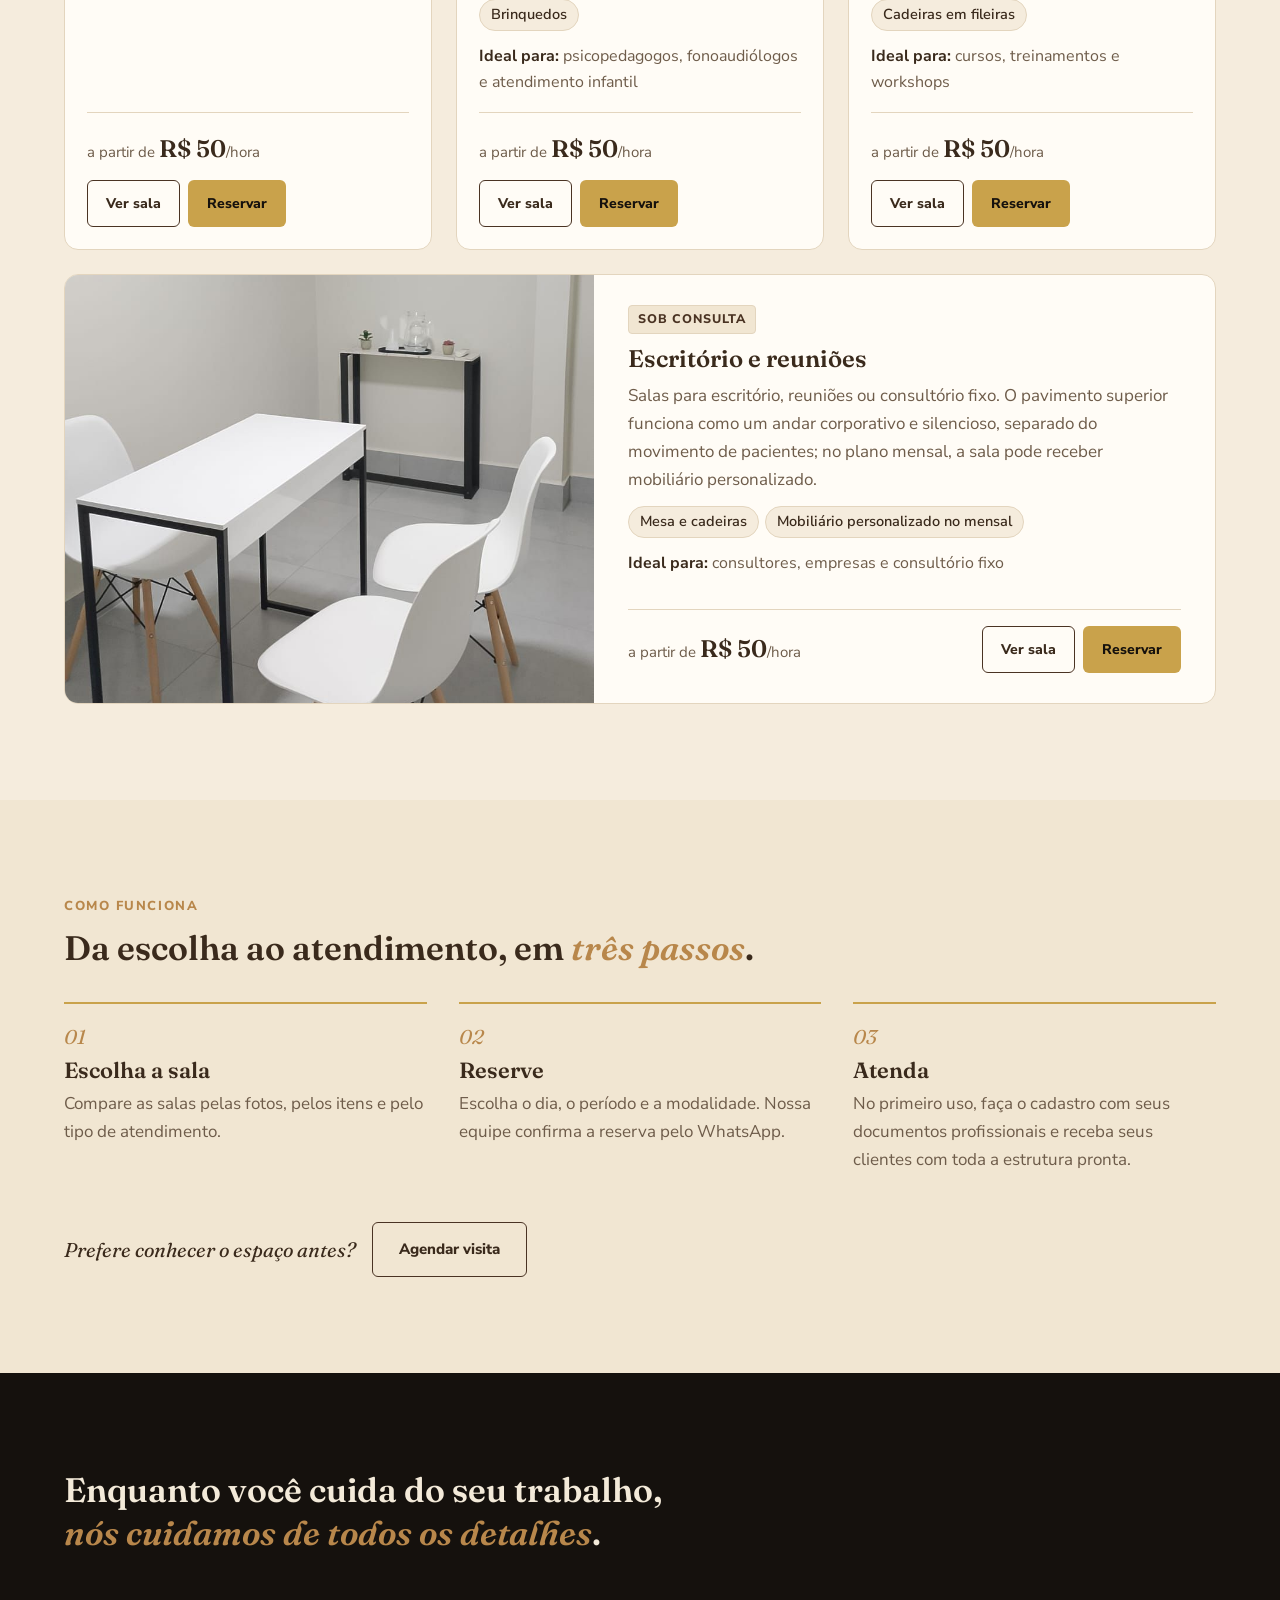
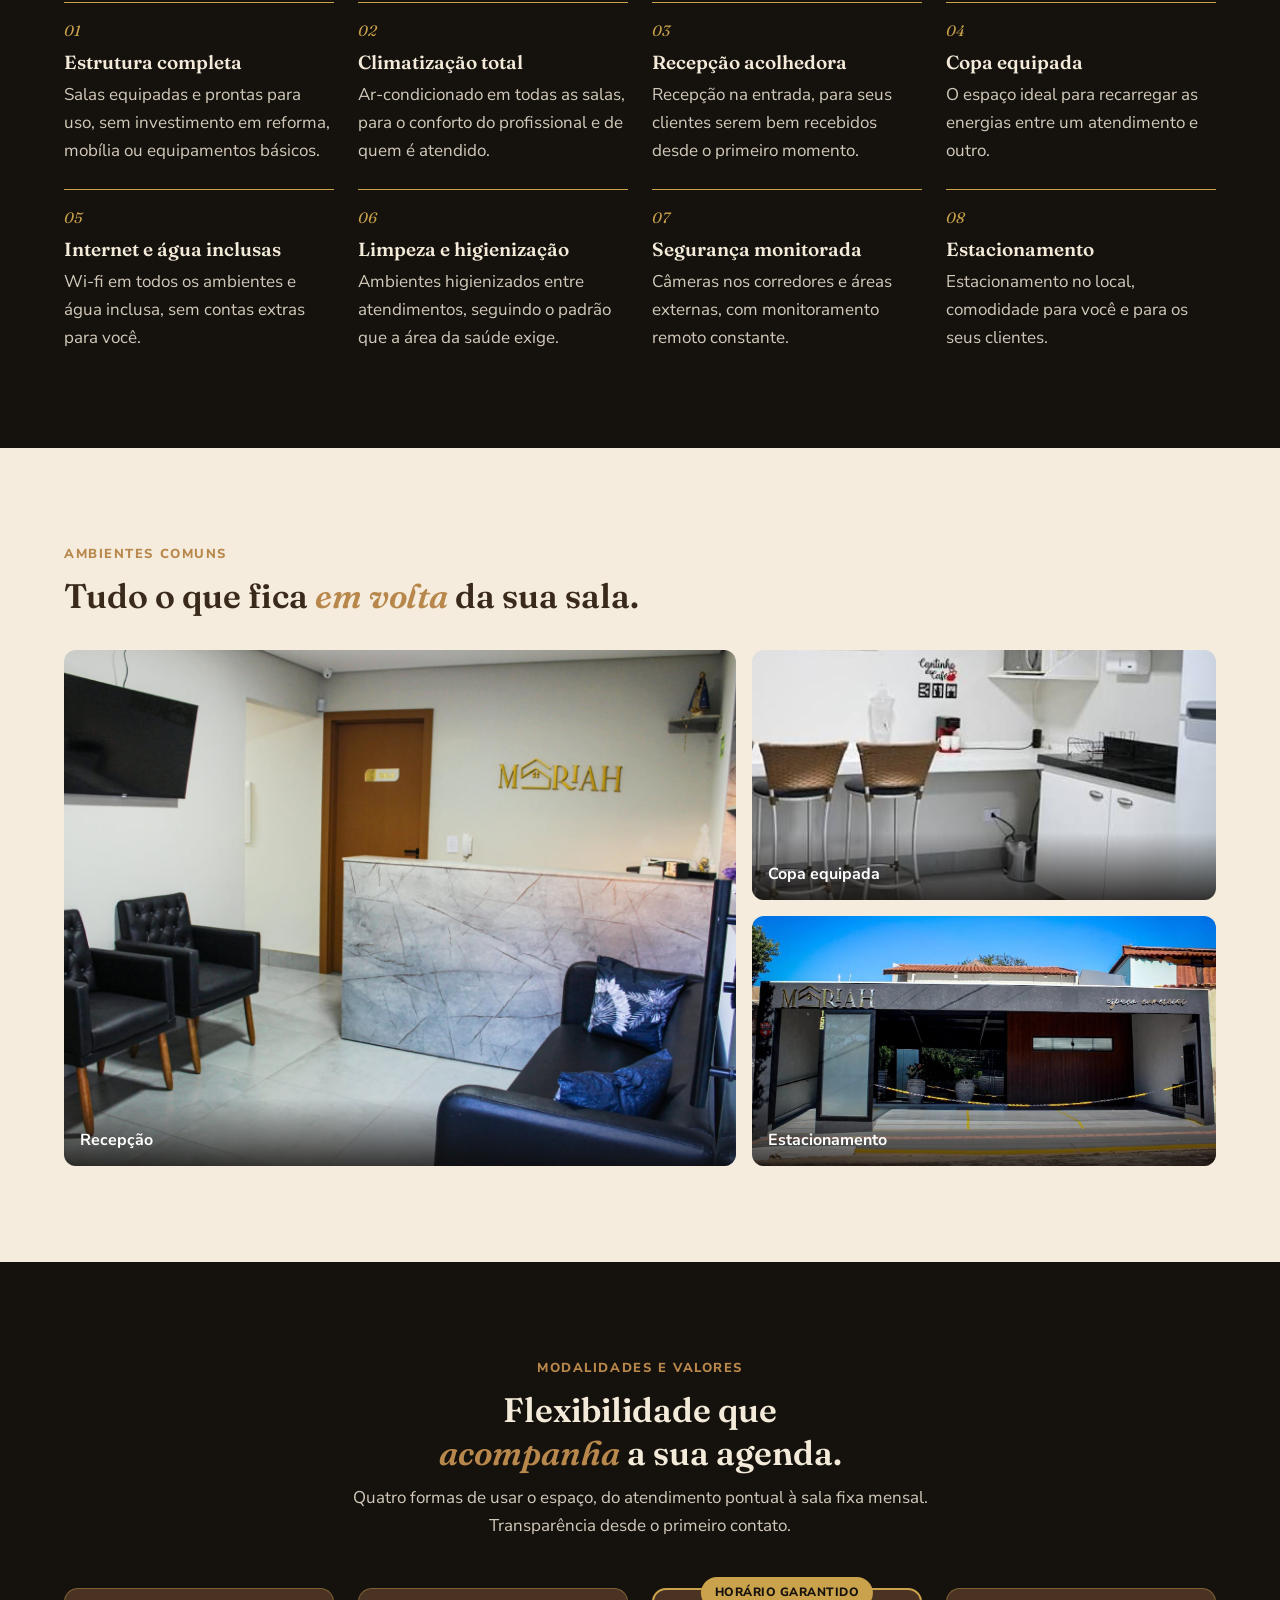
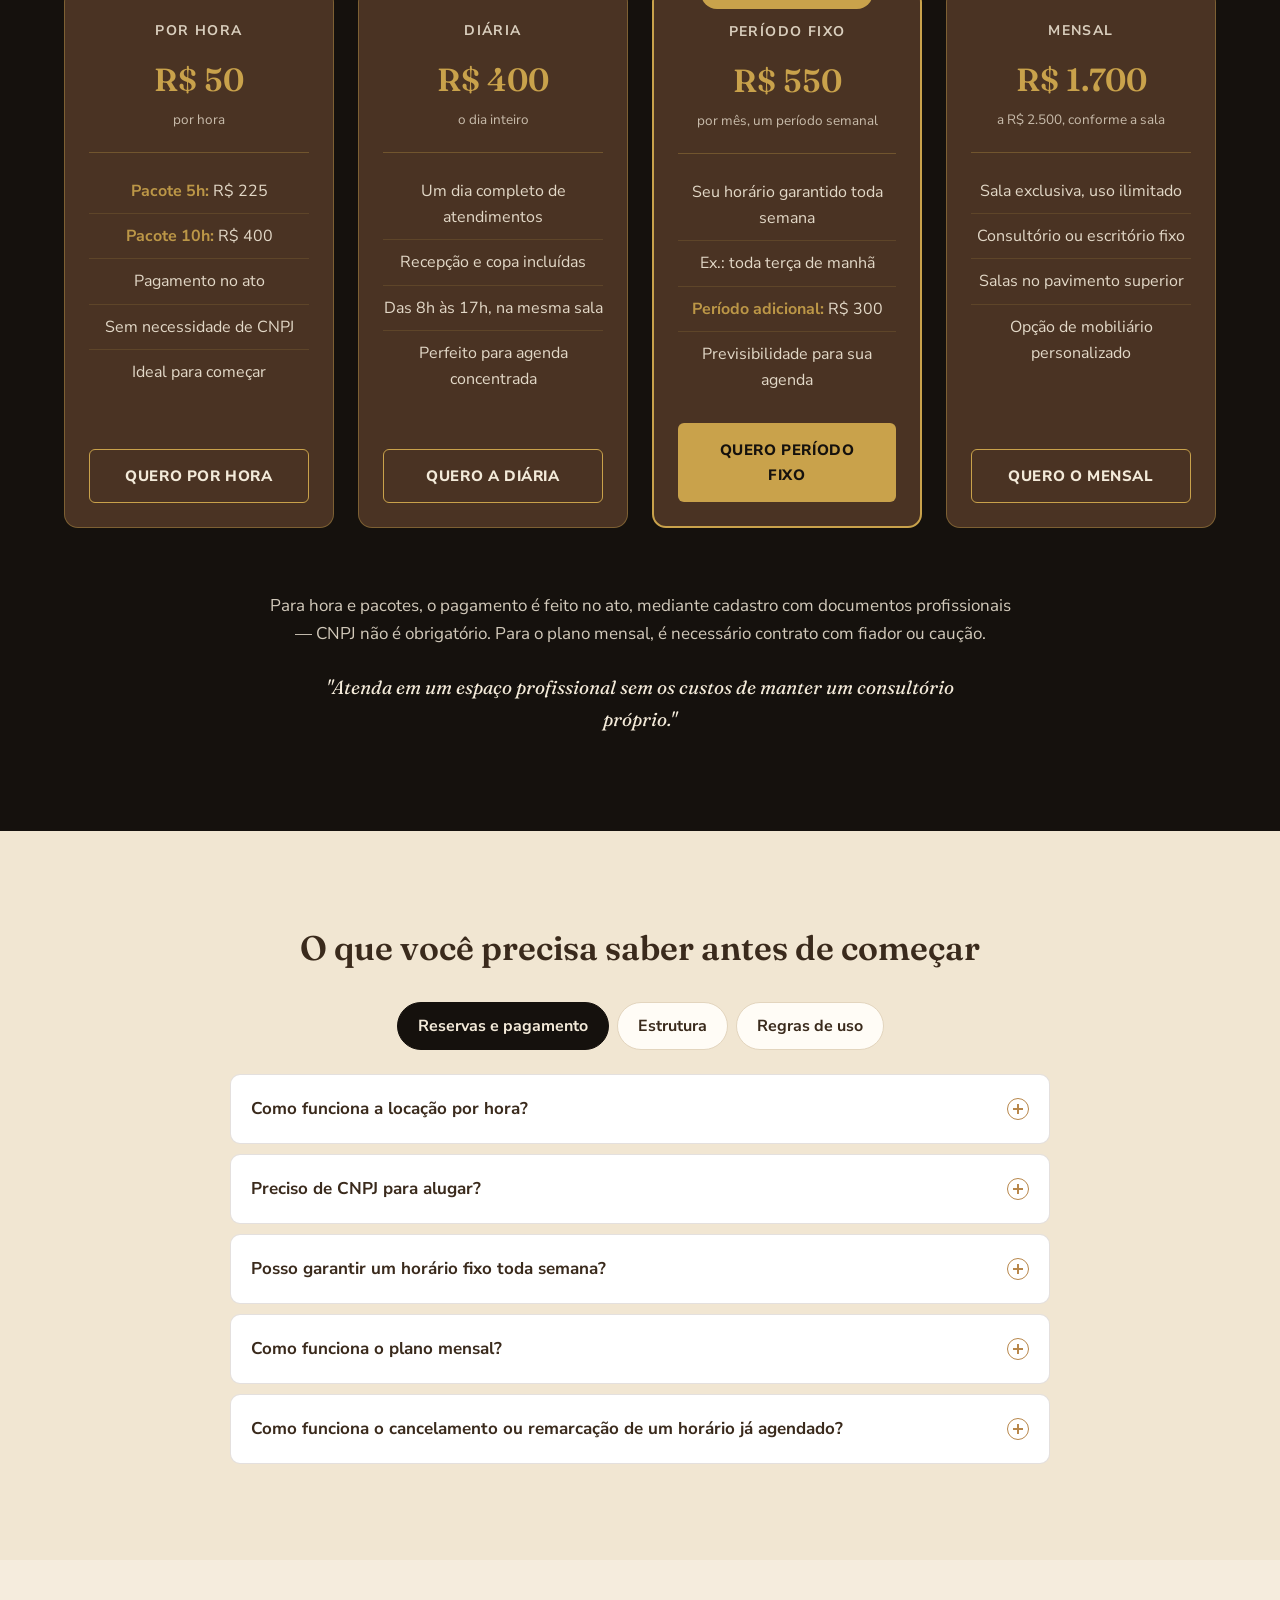
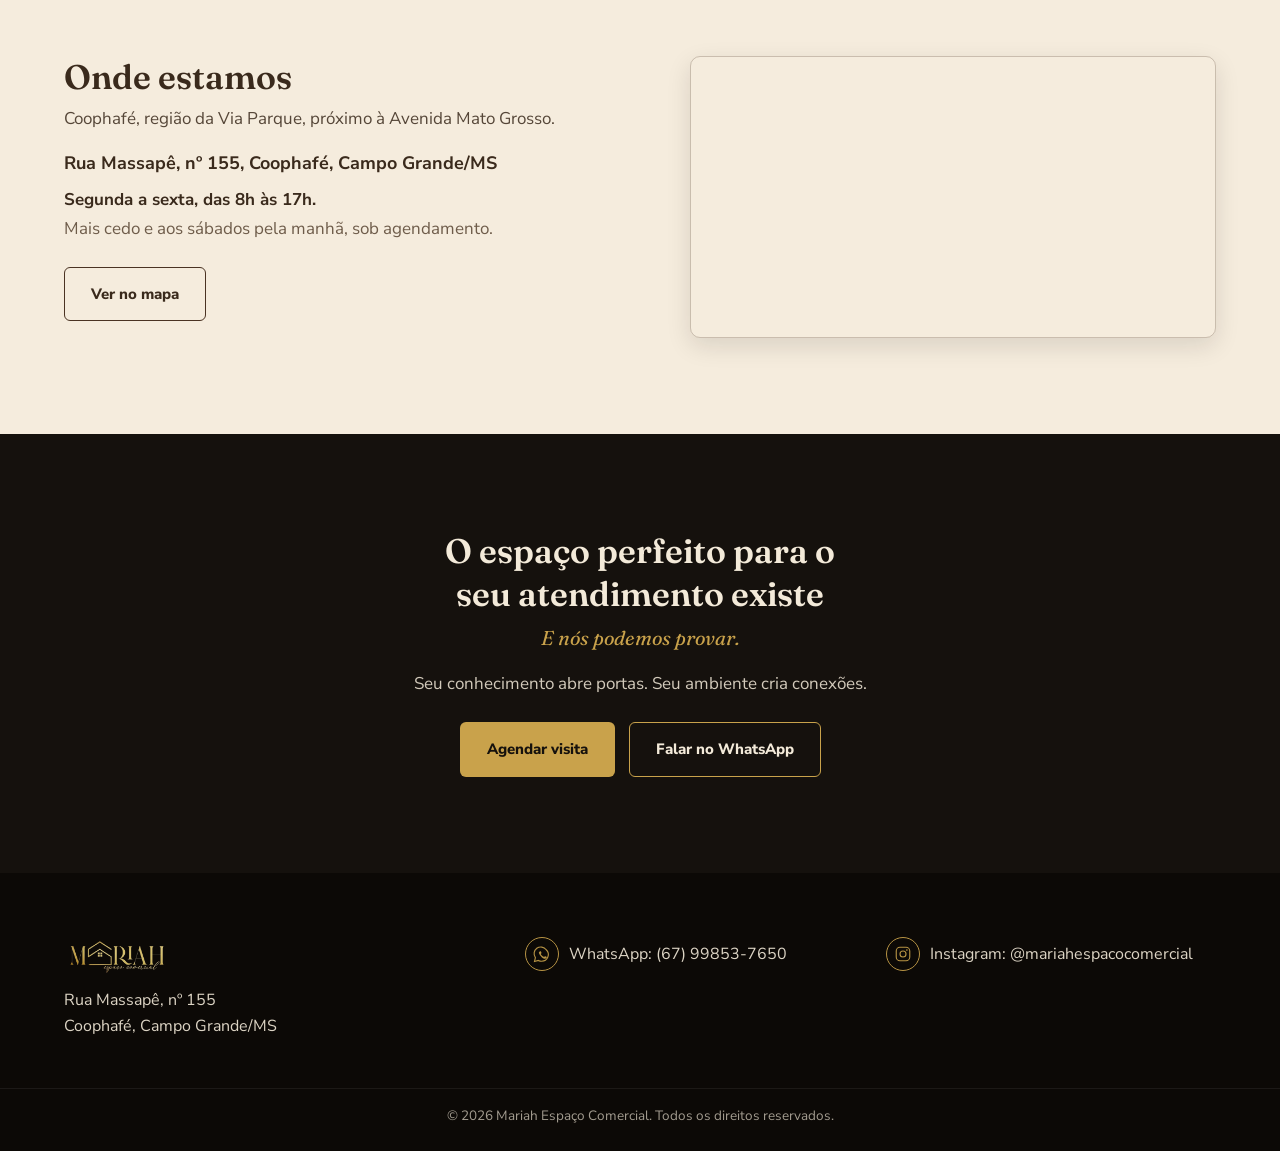
==== commit 4b7a5cfc: "Add files via upload" ====
--- a/index.html
+++ b/index.html
@@ -3,12 +3,12 @@
 <head>
 <meta charset="UTF-8">
 <meta name="viewport" content="width=device-width, initial-scale=1.0">
-<title>Mariah Espaço Comercial — Salas para Saúde, Estética e Negócios em Campo Grande</title>
-<meta name="description" content="11 salas prontas para profissionais da saúde, estética e negócios em Campo Grande/MS. Veja as salas, escolha o dia e reserve. Por hora, diária, período fixo ou mensal, com recepção, copa e estacionamento inclusos.">
+<title>Mariah Espaço Comercial — Salas prontas para Saúde e Estética em Campo Grande</title>
+<meta name="description" content="11 salas prontas para profissionais da saúde e da estética em Campo Grande/MS, além de salas para escritório e reuniões. Veja as salas, escolha o dia e reserve. Por hora, diária, período fixo ou mensal, com recepção, copa e estacionamento inclusos.">
 
 <meta property="og:type" content="website">
 <meta property="og:locale" content="pt_BR">
-<meta property="og:title" content="Mariah Espaço Comercial — Salas para Saúde, Estética e Negócios">
+<meta property="og:title" content="Mariah Espaço Comercial — Salas prontas para Saúde e Estética">
 <meta property="og:description" content="Salas prontas por hora, diária, período fixo ou mensal, com estrutura completa, recepção e estacionamento. Rua Massapê, 155 — Campo Grande/MS.">
 <meta property="og:image" content="assets/fotos/fachada.jpg">
 
@@ -65,7 +65,7 @@
   <section class="hero" id="inicio">
     <div class="wrap">
       <h1><span class="frase">Não é apenas onde você atende.</span> <span class="frase">É onde sua <em>presença</em> acontece.</span></h1>
-      <p class="hero-sub">Salas prontas para profissionais da saúde, da estética e de negócios, no Coophafé, em Campo Grande.</p>
+      <p class="hero-sub">Salas prontas para profissionais da saúde e da estética, no Coophafé, em Campo Grande. Para escritório e reuniões, um andar próprio e mais silencioso.</p>
       <div class="actions">
         <a class="btn btn-primary" data-visita href="https://wa.me/556798537650?text=Ol%C3%A1!%20Gostaria%20de%20agendar%20uma%20visita%20ao%20Mariah%20Espa%C3%A7o%20Comercial." target="_blank" rel="noopener">Agendar visita</a>
         <a class="btn btn-ghost" href="#salas">Ver salas e reservar</a>
@@ -74,7 +74,7 @@
       <ul class="hero-destaques">
         <li><strong>11 salas</strong><span>prontas para atender</span></li>
         <li><strong>Por hora</strong><span>diária, período fixo ou mensal</span></li>
-        <li><strong>Recepção</strong><span>e sala de espera</span></li>
+        <li><strong>Recepção</strong><span>para receber seus clientes</span></li>
         <li><strong>Estacionamento</strong><span>no local</span></li>
       </ul>
     </div>
@@ -87,7 +87,7 @@
         <div class="eyebrow">Sobre o Mariah</div>
         <h2>Um espaço criado com carinho, propósito e acolhimento</h2>
         <p class="lead">O Mariah nasceu de uma necessidade vivida de perto: a dificuldade de encontrar salas prontas, bem cuidadas e disponíveis no momento em que o atendimento precisa acontecer.</p>
-        <p>Por isso, reunimos em um só endereço salas equipadas, recepção, copa e estacionamento, para que profissionais da saúde, da estética e de negócios atendam com qualidade desde o primeiro dia e no ritmo da própria agenda.</p>
+        <p>Por isso, reunimos em um só endereço salas equipadas, recepção, copa e estacionamento, para que profissionais da saúde e da estética atendam com qualidade desde o primeiro dia e no ritmo da própria agenda.</p>
         <p class="assinatura">Conforto para o profissional. Bem-estar para o cliente.</p>
       </div>
       <ul class="sobre-pilares">
@@ -122,7 +122,6 @@
         <li>Fonoaudiólogos</li>
         <li>Psicopedagogos</li>
         <li>Terapeutas integrativos</li>
-        <li>Consultores e empresas</li>
       </ul>
     </div>
   </section>
@@ -183,9 +182,10 @@
           </div>
         </article>
 
-        <article class="sala" data-grupos="estetica saude" data-fotos="sala-injetaveis.jpg|center 35%">
+        <article class="sala" data-grupos="estetica saude" data-fotos="sala-injetaveis-horizontal.jpg|center 60%;sala-injetaveis.jpg|center 35%">
           <div class="sala-foto">
-            <img src="assets/fotos/sala-injetaveis.jpg" alt="Sala para injetáveis com cadeira preta reclinável, espelho e pia" width="1000" height="1498" loading="lazy" style="object-position:center 35%;">
+            <img src="assets/fotos/sala-injetaveis-horizontal.jpg" alt="Sala para injetáveis com cadeira preta reclinável, escadinha, espelho e pia" width="1600" height="1068" loading="lazy" style="object-position:center 60%;">
+            <span class="selo-fotos">2 fotos</span>
           </div>
           <div class="sala-corpo">
             <span class="sala-qtd">1 sala</span>
@@ -269,7 +269,7 @@
           <div class="sala-corpo">
             <span class="sala-qtd">Sob consulta</span>
             <h3>Escritório e reuniões</h3>
-            <p class="sala-desc">Salas para escritório, reuniões ou consultório fixo, no térreo e no pavimento superior. No plano mensal, a sala pode receber mobiliário personalizado.</p>
+            <p class="sala-desc">Salas para escritório, reuniões ou consultório fixo. O pavimento superior funciona como um andar corporativo e silencioso, separado do movimento de pacientes; no plano mensal, a sala pode receber mobiliário personalizado.</p>
             <ul class="sala-itens"><li>Mesa e cadeiras</li><li>Mobiliário personalizado no mensal</li></ul>
             <p class="sala-ideal"><strong>Ideal para:</strong> consultores, empresas e consultório fixo</p>
             <div class="sala-rodape">
@@ -309,7 +309,7 @@
       <div class="estrutura-grid">
         <div class="item"><span class="n">01</span><h3>Estrutura completa</h3><p>Salas equipadas e prontas para uso, sem investimento em reforma, mobília ou equipamentos básicos.</p></div>
         <div class="item"><span class="n">02</span><h3>Climatização total</h3><p>Ar-condicionado em todas as salas, para o conforto do profissional e de quem é atendido.</p></div>
-        <div class="item"><span class="n">03</span><h3>Recepção acolhedora</h3><p>Sala de espera com atenção e conforto, para seus clientes serem bem recebidos desde o primeiro momento.</p></div>
+        <div class="item"><span class="n">03</span><h3>Recepção acolhedora</h3><p>Recepção na entrada, para seus clientes serem bem recebidos desde o primeiro momento.</p></div>
         <div class="item"><span class="n">04</span><h3>Copa equipada</h3><p>O espaço ideal para recarregar as energias entre um atendimento e outro.</p></div>
         <div class="item"><span class="n">05</span><h3>Internet e água inclusas</h3><p>Wi-fi em todos os ambientes e água inclusa, sem contas extras para você.</p></div>
         <div class="item"><span class="n">06</span><h3>Limpeza e higienização</h3><p>Ambientes higienizados entre atendimentos, seguindo o padrão que a área da saúde exige.</p></div>
@@ -325,7 +325,7 @@
       <div class="eyebrow">Ambientes comuns</div>
       <h2>Tudo o que fica <em>em volta</em> da sua sala.</h2>
       <div class="ambientes-grid">
-        <figure class="amb-destaque"><img src="assets/fotos/recepcao.jpg" alt="Recepção e sala de espera com balcão de mármore, letreiro dourado Mariah, poltronas e sofá pretos" width="1600" height="1066" loading="lazy" style="object-position:center 45%;"><figcaption>Recepção e sala de espera</figcaption></figure>
+        <figure class="amb-destaque"><img src="assets/fotos/recepcao.jpg" alt="Recepção com balcão de mármore, letreiro dourado Mariah, poltronas e sofá pretos" width="1600" height="1066" loading="lazy" style="object-position:center 45%;"><figcaption>Recepção</figcaption></figure>
        <figure><img src="assets/fotos/copa.jpg" alt="Copa com bancada, banquetas, micro-ondas e cantinho do café" width="447" height="447" loading="lazy" style="object-position:center 78%;"><figcaption>Copa equipada</figcaption></figure>
         <figure class="amb-largo"><img src="assets/fotos/fachada.jpg" alt="Frente do Mariah Espaço Comercial com o estacionamento" width="1360" height="907" loading="lazy" style="object-position:center 62%;"><figcaption>Estacionamento</figcaption></figure>
       </div>
@@ -359,14 +359,14 @@
           <ul class="price-list">
             <li>Um dia completo de atendimentos</li>
             <li>Recepção e copa incluídas</li>
-            <li>Melhor custo por atendimento</li>
+            <li>Das 8h às 17h, na mesma sala</li>
             <li>Perfeito para agenda concentrada</li>
           </ul>
           <a class="btn btn-ghost btn-block" href="https://wa.me/556798537650?text=Ol%C3%A1!%20Tenho%20interesse%20na%20di%C3%A1ria%20do%20Mariah%20Espa%C3%A7o%20Comercial." target="_blank" rel="noopener">Quero a diária</a>
         </div>
 
         <div class="price-card destaque">
-          <span class="tag">Mais procurado</span>
+          <span class="tag">Horário garantido</span>
           <b>Período fixo</b>
           <div class="valor">R$ 550<small>por mês, um período semanal</small></div>
           <ul class="price-list">
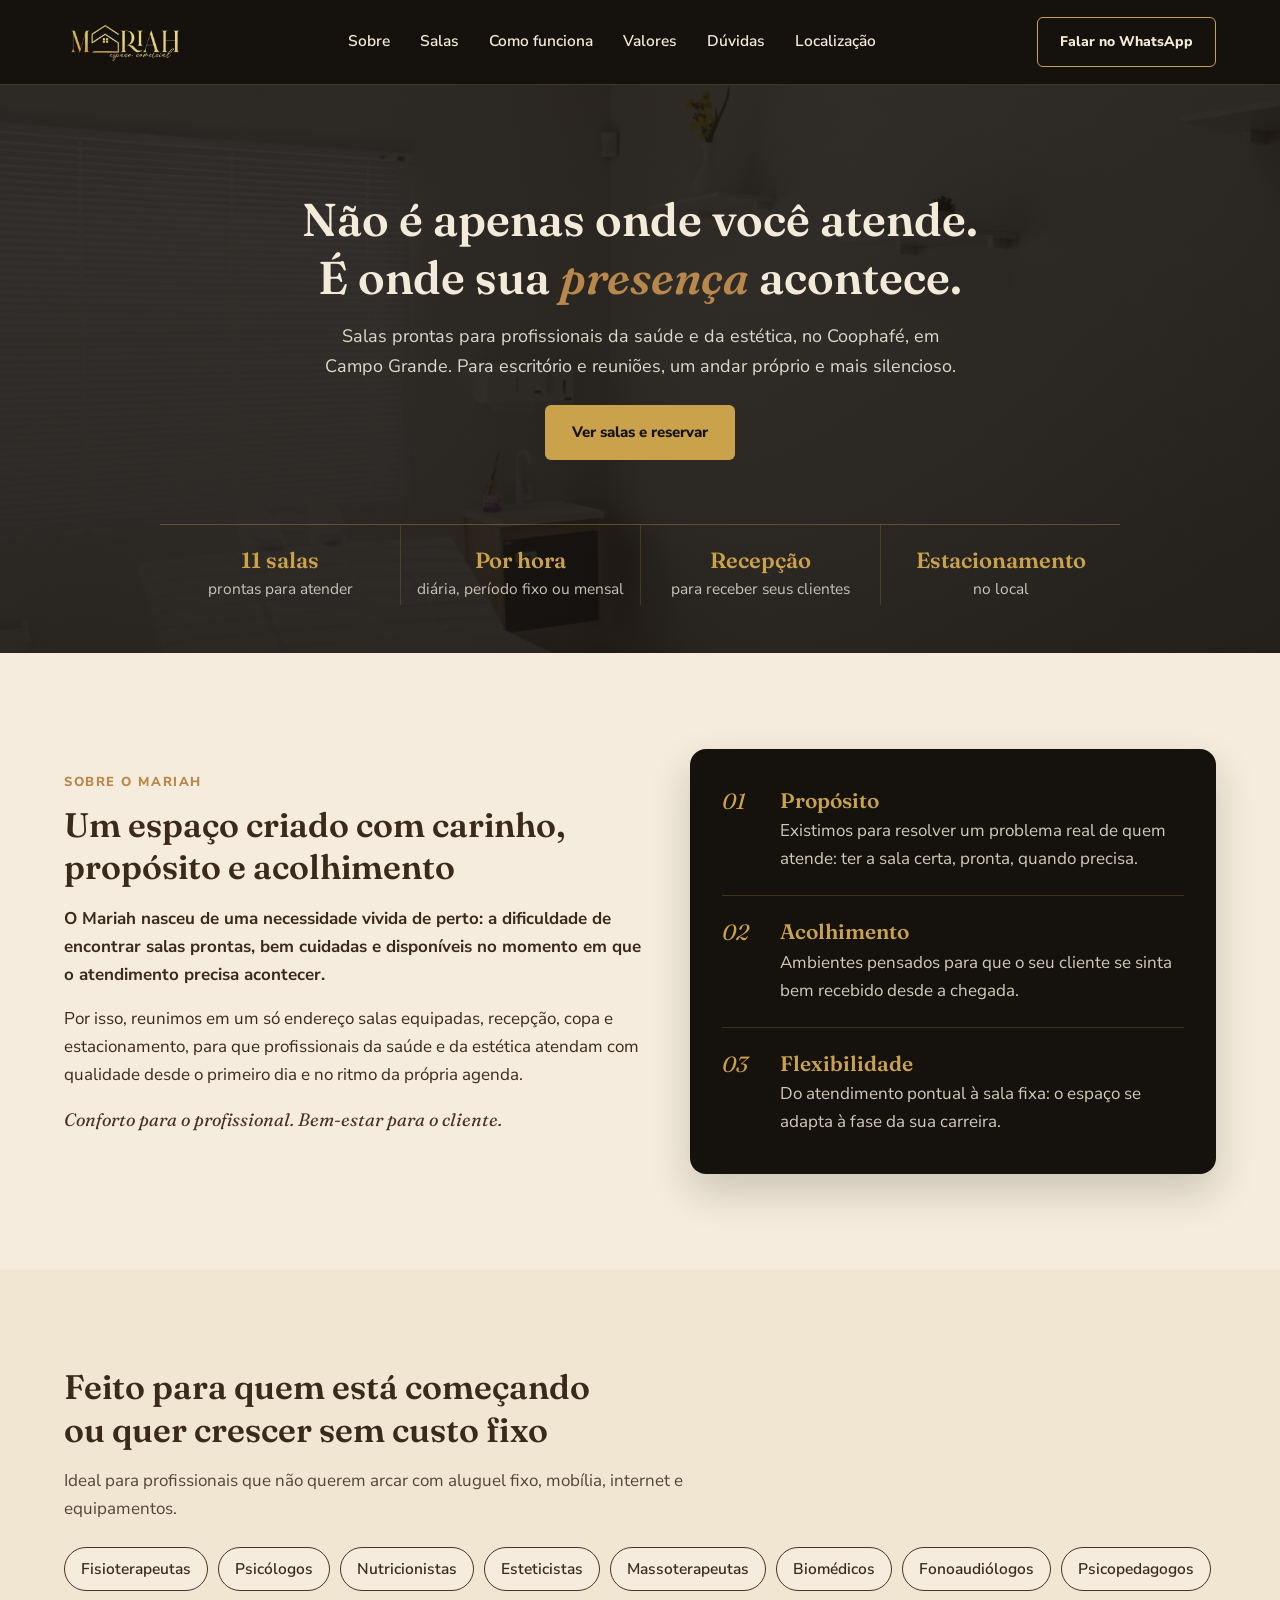
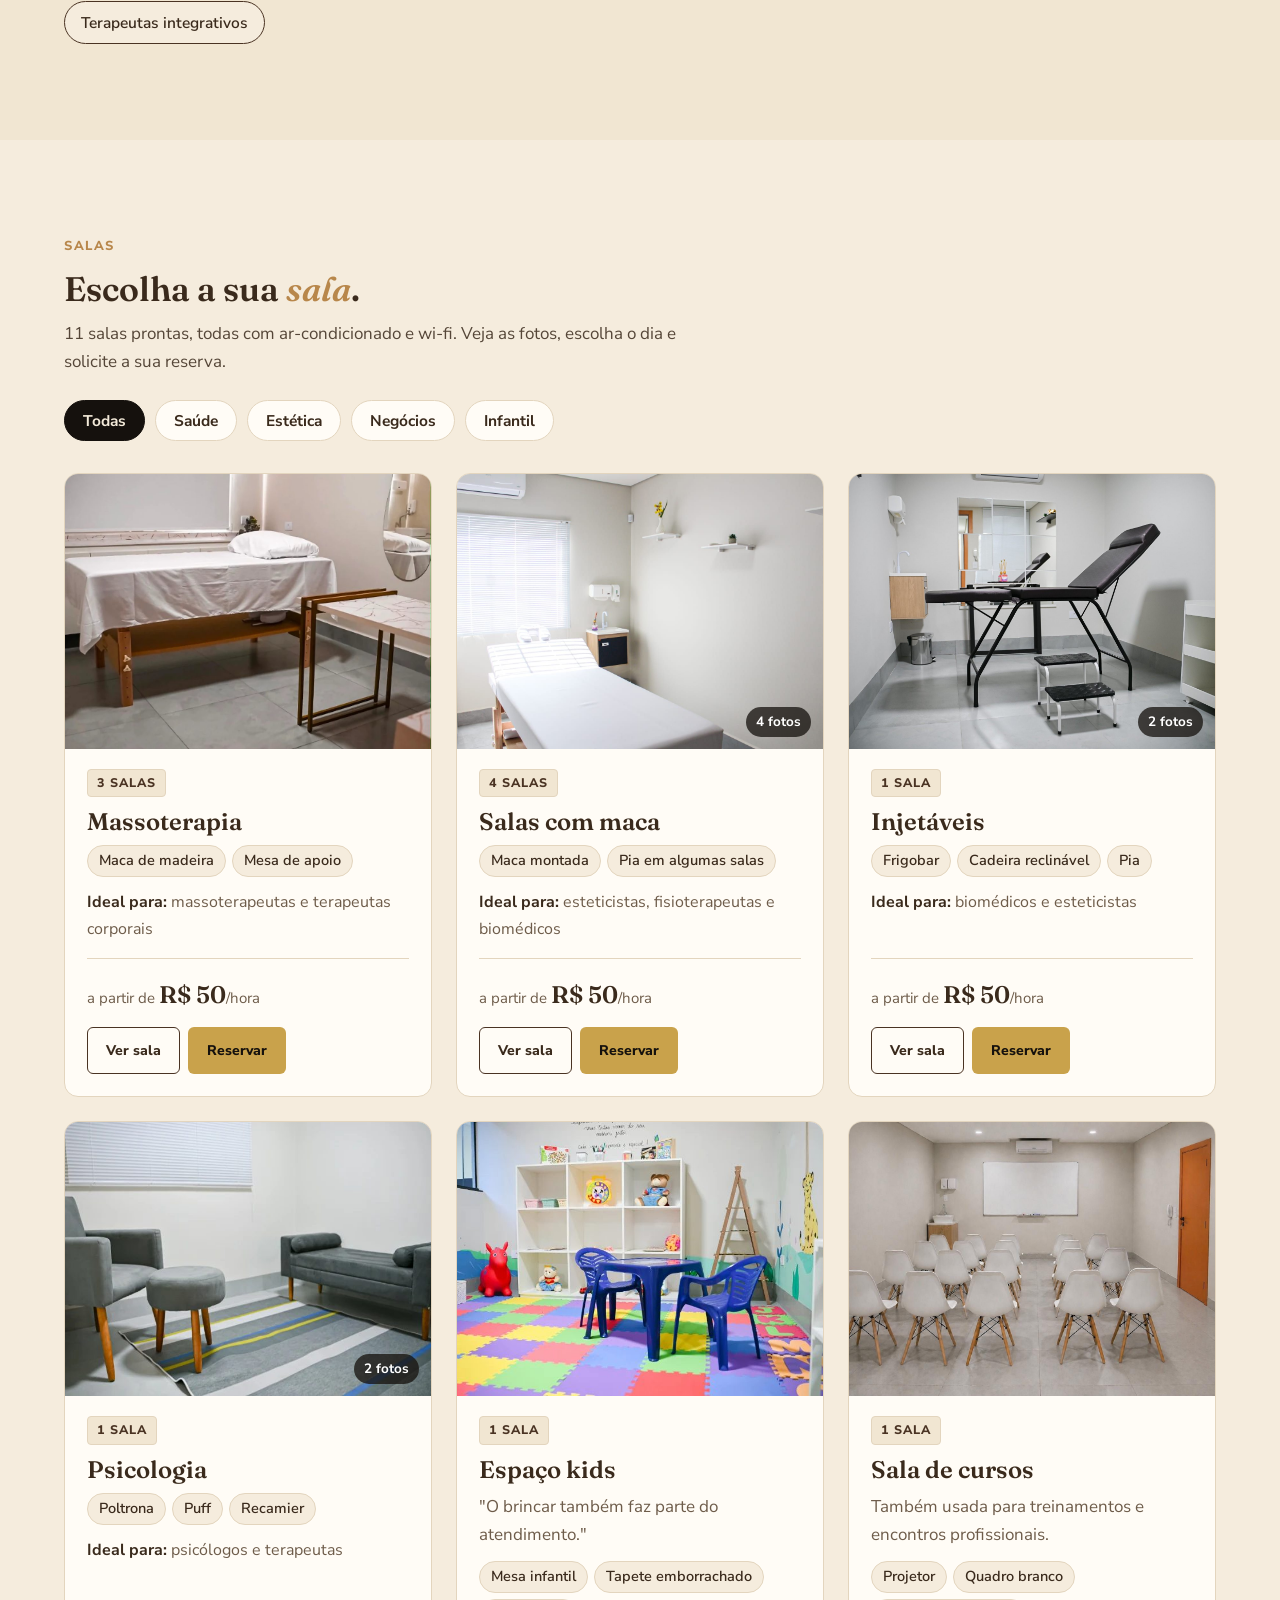
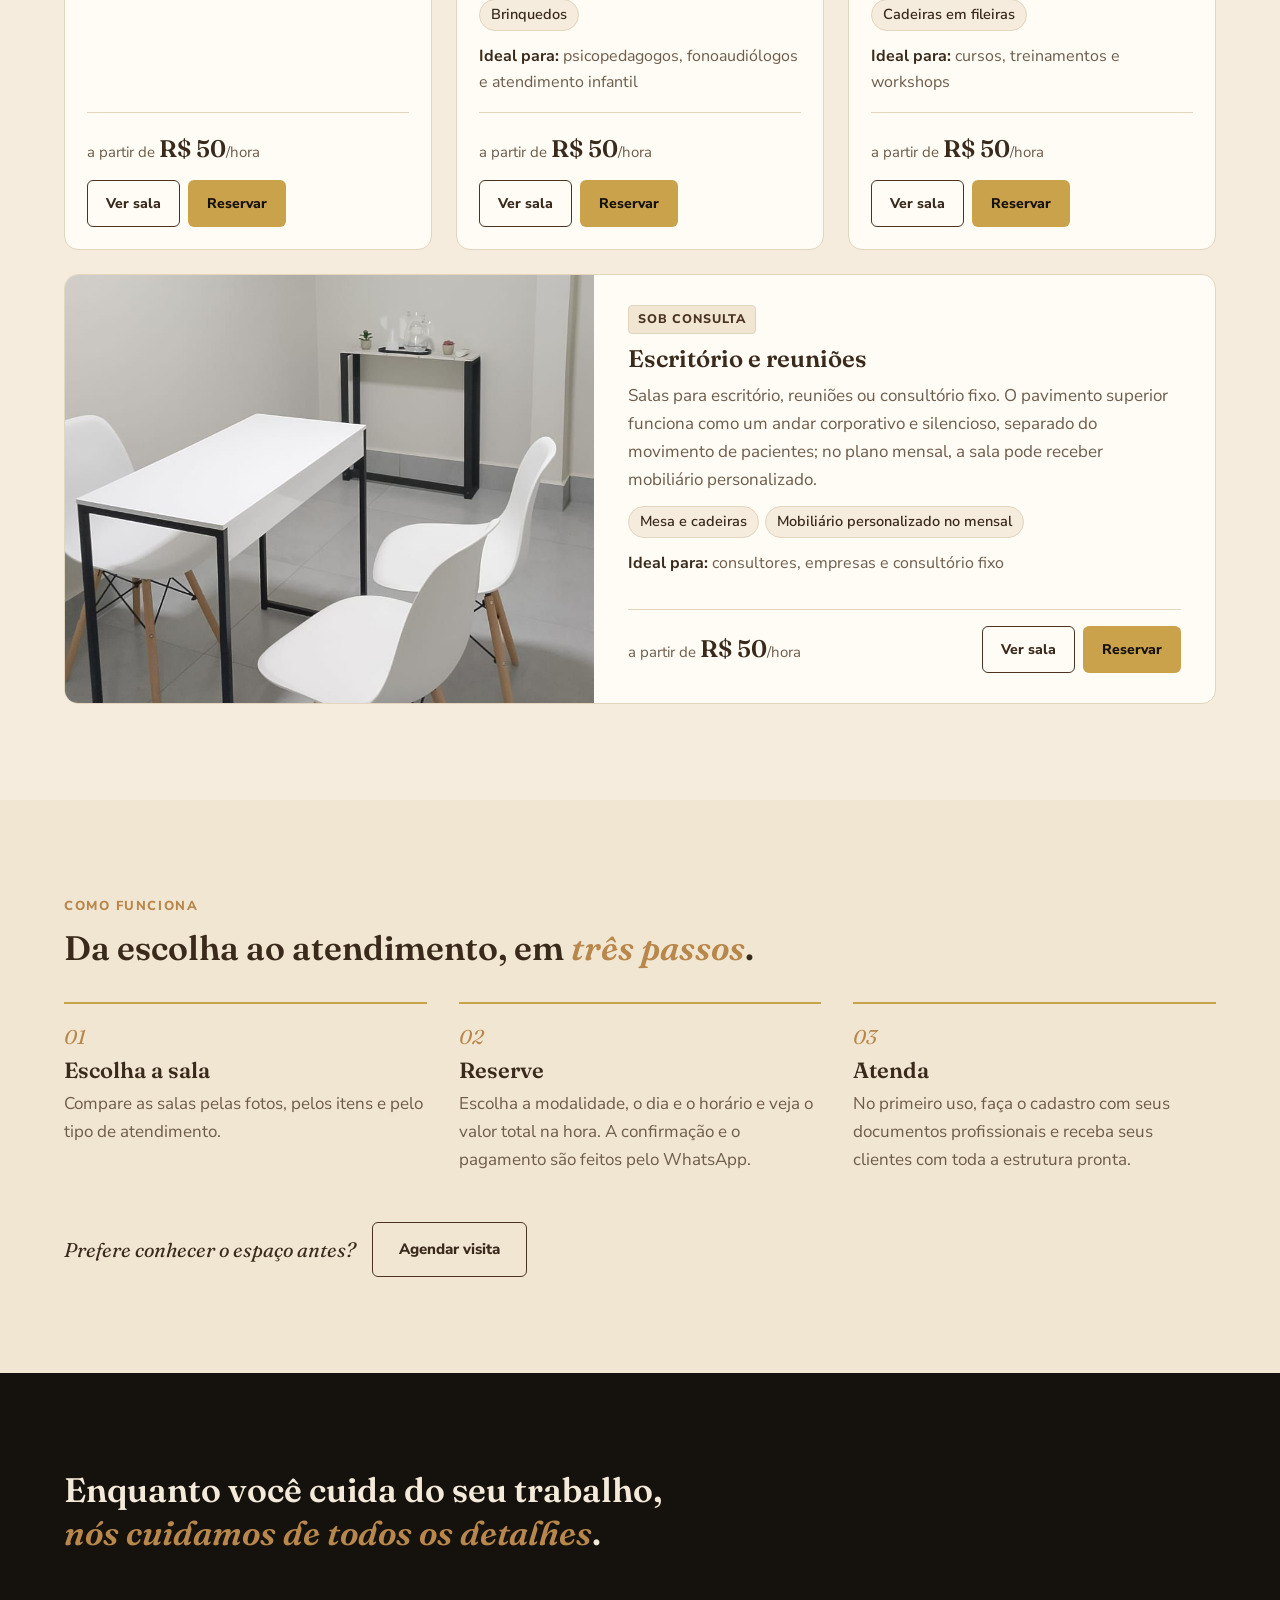
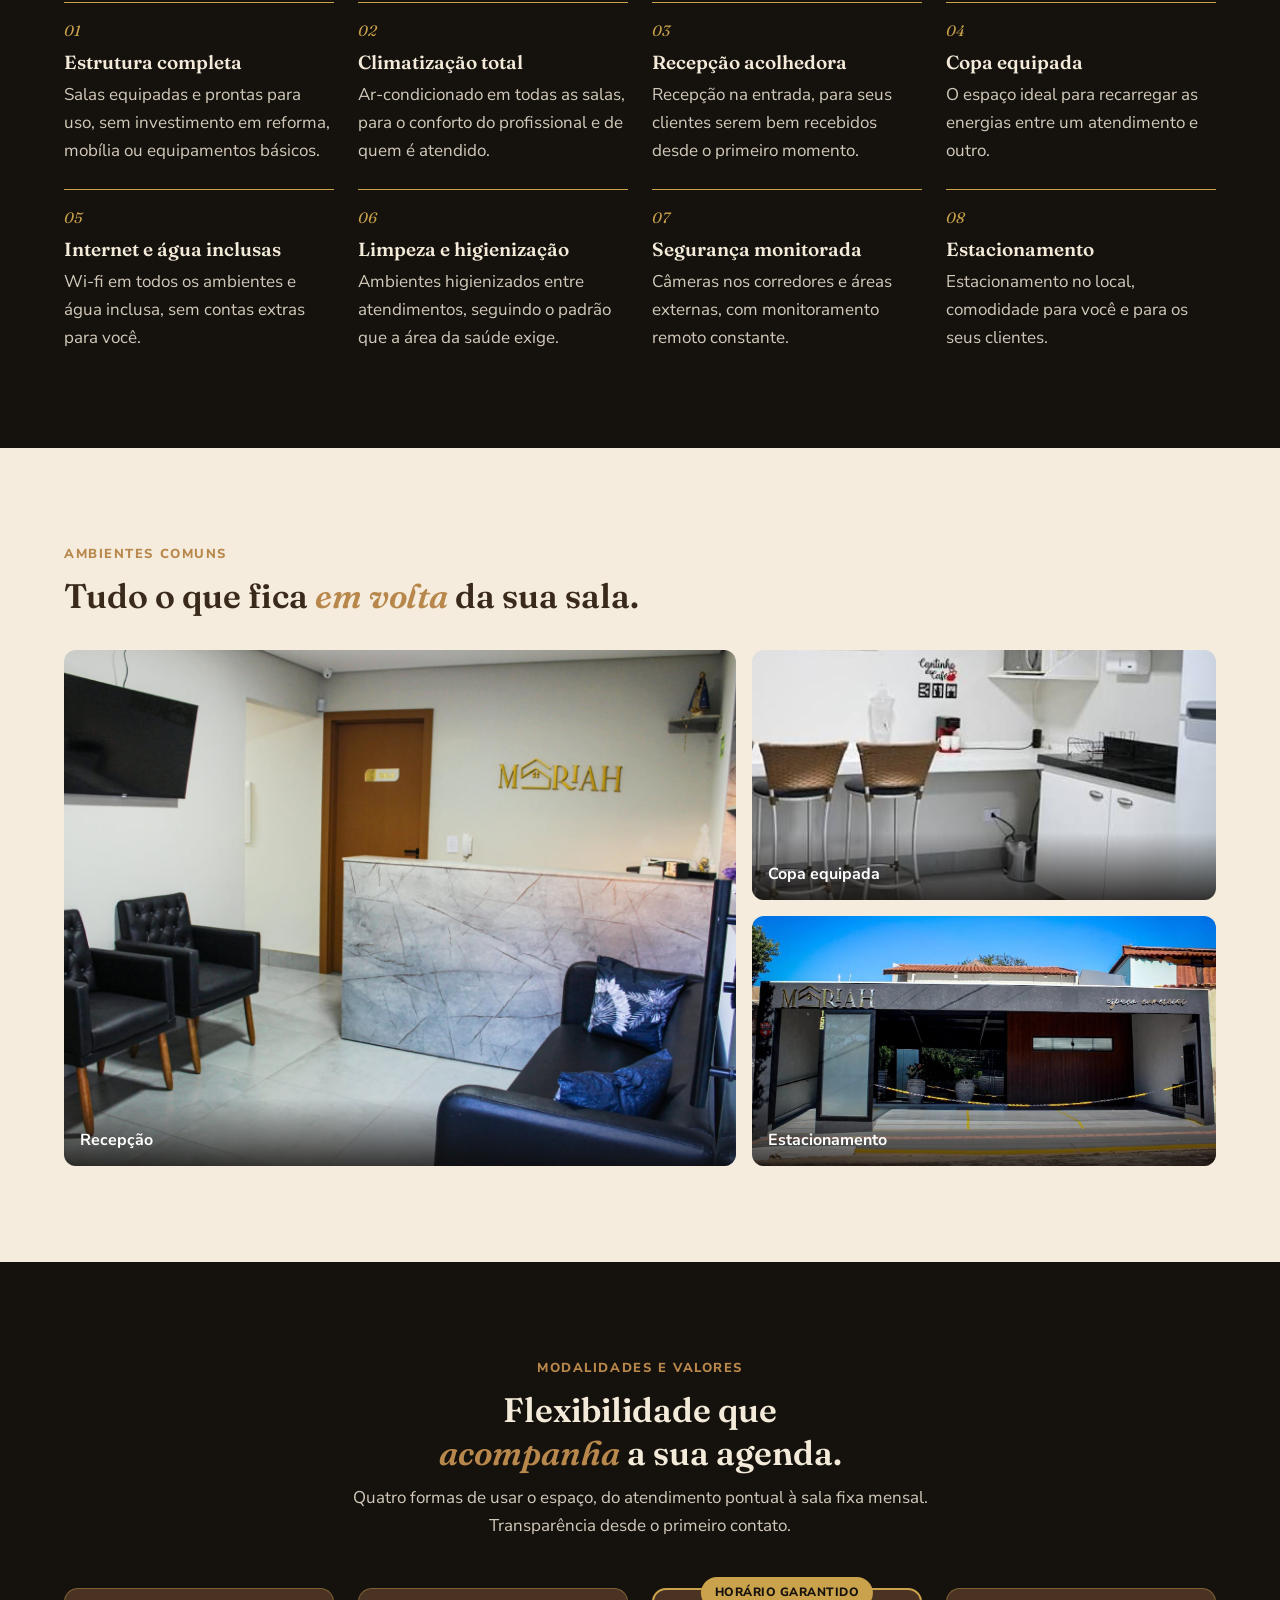
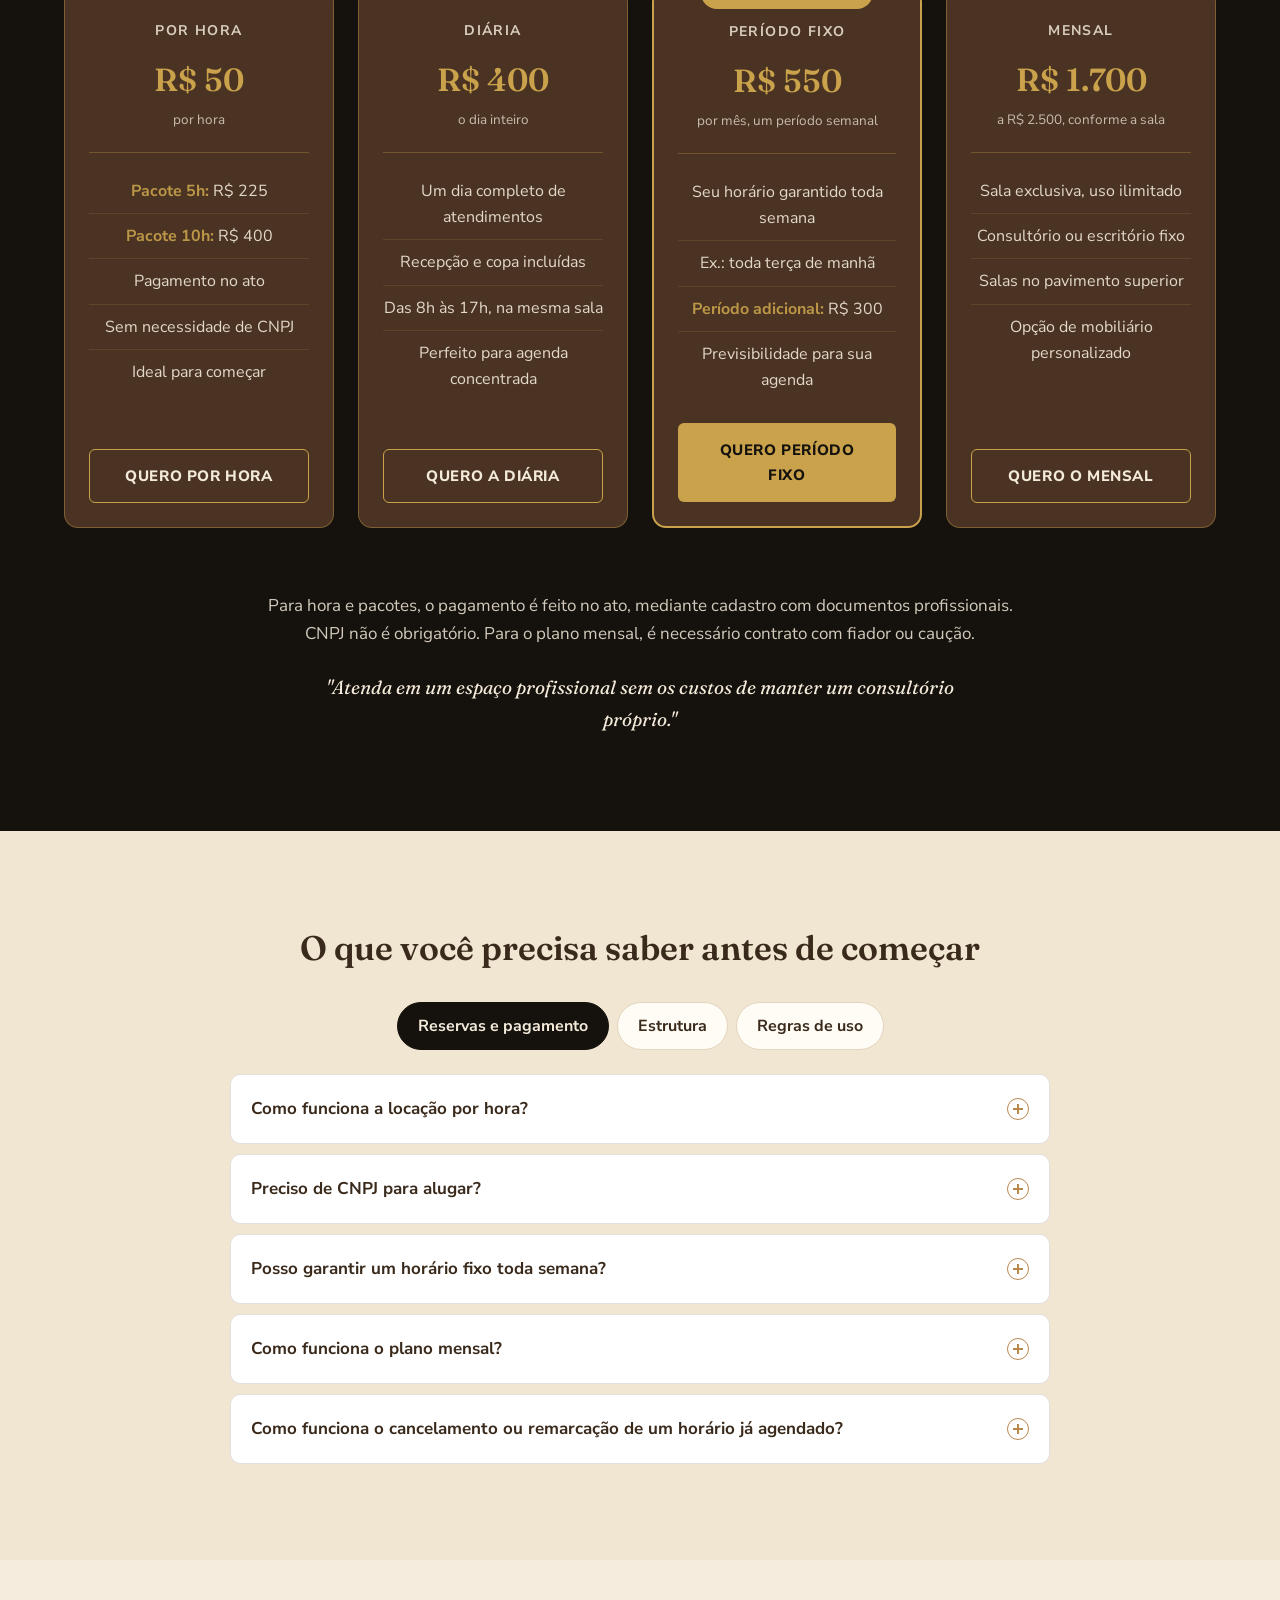
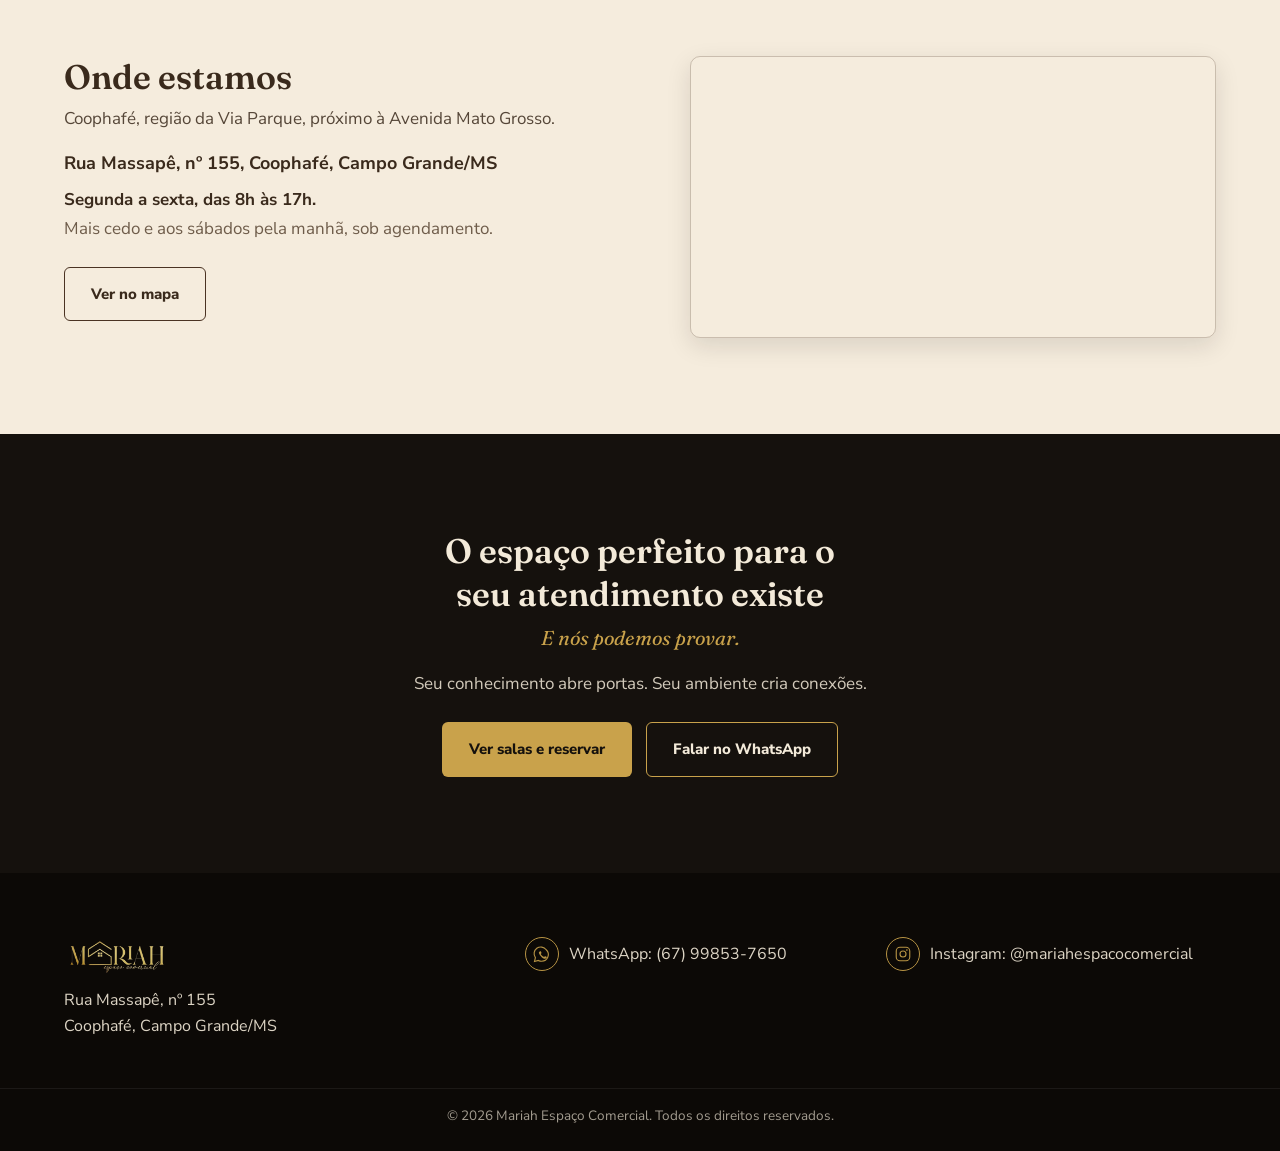
==== commit c7609197: "Add files via upload" ====
--- a/index.html
+++ b/index.html
@@ -40,7 +40,7 @@
       <a href="#localizacao">Localização</a>
     </nav>
 
-    <a class="btn btn-primary header-cta" data-visita href="https://wa.me/556798537650?text=Ol%C3%A1!%20Gostaria%20de%20agendar%20uma%20visita%20ao%20Mariah%20Espa%C3%A7o%20Comercial." target="_blank" rel="noopener">Agendar visita</a>
+    <a class="btn btn-ghost header-cta" href="https://wa.me/556798537650?text=Ol%C3%A1!%20Gostaria%20de%20saber%20mais%20sobre%20o%20Mariah%20Espa%C3%A7o%20Comercial." target="_blank" rel="noopener">Falar no WhatsApp</a>
 
     <details class="nav-mobile">
       <summary aria-label="Abrir menu">
@@ -53,7 +53,7 @@
         <a href="#valores">Valores</a>
         <a href="#faq">Dúvidas</a>
         <a href="#localizacao">Localização</a>
-        <a class="btn btn-primary" data-visita href="https://wa.me/556798537650?text=Ol%C3%A1!%20Gostaria%20de%20agendar%20uma%20visita%20ao%20Mariah%20Espa%C3%A7o%20Comercial." target="_blank" rel="noopener">Agendar visita</a>
+        <a class="btn btn-primary" href="https://wa.me/556798537650?text=Ol%C3%A1!%20Gostaria%20de%20saber%20mais%20sobre%20o%20Mariah%20Espa%C3%A7o%20Comercial." target="_blank" rel="noopener">Falar no WhatsApp</a>
       </nav>
     </details>
   </div>
@@ -67,8 +67,7 @@
       <h1><span class="frase">Não é apenas onde você atende.</span> <span class="frase">É onde sua <em>presença</em> acontece.</span></h1>
       <p class="hero-sub">Salas prontas para profissionais da saúde e da estética, no Coophafé, em Campo Grande. Para escritório e reuniões, um andar próprio e mais silencioso.</p>
       <div class="actions">
-        <a class="btn btn-primary" data-visita href="https://wa.me/556798537650?text=Ol%C3%A1!%20Gostaria%20de%20agendar%20uma%20visita%20ao%20Mariah%20Espa%C3%A7o%20Comercial." target="_blank" rel="noopener">Agendar visita</a>
-        <a class="btn btn-ghost" href="#salas">Ver salas e reservar</a>
+        <a class="btn btn-primary" href="#salas">Ver salas e reservar</a>
       </div>
 
       <ul class="hero-destaques">
@@ -293,7 +292,7 @@
       <h2>Da escolha ao atendimento, em <em>três passos</em>.</h2>
       <ol class="passos">
         <li><span class="n">01</span><h3>Escolha a sala</h3><p>Compare as salas pelas fotos, pelos itens e pelo tipo de atendimento.</p></li>
-        <li><span class="n">02</span><h3>Reserve</h3><p>Escolha o dia, o período e a modalidade. Nossa equipe confirma a reserva pelo WhatsApp.</p></li>
+        <li><span class="n">02</span><h3>Reserve</h3><p>Escolha a modalidade, o dia e o horário e veja o valor total na hora. A confirmação e o pagamento são feitos pelo WhatsApp.</p></li>
         <li><span class="n">03</span><h3>Atenda</h3><p>No primeiro uso, faça o cadastro com seus documentos profissionais e receba seus clientes com toda a estrutura pronta.</p></li>
       </ol>
       <p class="conhecer">Prefere conhecer o espaço antes?
@@ -391,7 +390,7 @@
         </div>
       </div>
 
-      <p class="condicoes">Para hora e pacotes, o pagamento é feito no ato, mediante cadastro com documentos profissionais — CNPJ não é obrigatório. Para o plano mensal, é necessário contrato com fiador ou caução.</p>
+      <p class="condicoes">Para hora e pacotes, o pagamento é feito no ato, mediante cadastro com documentos profissionais. CNPJ não é obrigatório. Para o plano mensal, é necessário contrato com fiador ou caução.</p>
       <p class="frase-marca center">"Atenda em um espaço profissional sem os custos de manter um consultório próprio."</p>
     </div>
   </section>
@@ -414,7 +413,7 @@
         <div class="faq-list painel painel-reservas">
           <details>
             <summary>Como funciona a locação por hora?<span class="plus" aria-hidden="true"></span></summary>
-            <p>Você escolhe a sala e o dia, solicita a reserva pelo WhatsApp, paga no ato e atende. A hora custa R$ 50, e quem já tem uma rotina de atendimentos pode economizar com os pacotes: 5 horas por R$ 225 ou 10 horas por R$ 400. Sem contrato longo e sem mensalidade.</p>
+            <p>Você escolhe a sala, o dia e o horário aqui no site, vê o valor total e envia o pedido. A confirmação e o pagamento são feitos pelo WhatsApp. A hora custa R$ 50, e quem já tem uma rotina de atendimentos pode economizar com os pacotes: 5 horas por R$ 225 ou 10 horas por R$ 400. Sem contrato longo e sem mensalidade.</p>
           </details>
           <details>
             <summary>Preciso de CNPJ para alugar?<span class="plus" aria-hidden="true"></span></summary>
@@ -437,7 +436,7 @@
         <div class="faq-list painel painel-estrutura">
           <details>
             <summary>O que já está incluso no valor?<span class="plus" aria-hidden="true"></span></summary>
-            <p>Tudo o que o espaço oferece: recepção, copa equipada, ar condicionado em todas as salas, wifi, água, limpeza e estacionamento, além da segurança monitorada por câmeras. O valor combinado é o valor que você paga, sem taxas extras.</p>
+            <p>Tudo o que o espaço oferece: recepção, copa equipada, ar-condicionado em todas as salas, wi-fi, água, limpeza e estacionamento, além da segurança monitorada por câmeras. O valor combinado é o valor que você paga, sem taxas extras.</p>
           </details>
           <details>
             <summary>Qual o horário de funcionamento do espaço, inclusive sábado?<span class="plus" aria-hidden="true"></span></summary>
@@ -456,14 +455,14 @@
         <div class="faq-list painel painel-regras">
           <details>
             <summary>De quem é a responsabilidade pelo atendimento?<span class="plus" aria-hidden="true"></span></summary>
-            <p>O atendimento ao cliente final é inteiramente do profissional locatário, com total autonomia sobre a forma de trabalhar, os valores e a agenda. A Mariah cuida de toda a estrutura ao redor para que você possa focar só em atender.</p>
+            <p>O atendimento ao cliente final é inteiramente do profissional locatário, com total autonomia sobre a forma de trabalhar, os valores e a agenda. O Mariah cuida de toda a estrutura ao redor para que você possa focar só em atender.</p>
           </details>
           <details>
             <summary>Posso levar minha própria maca ou equipamento específico?<span class="plus" aria-hidden="true"></span></summary>
             <p>Você pode levar seus próprios equipamentos específicos e aparelhos, pois o local fornece apenas a estrutura básica para o atendimento. No entanto, trazer a própria maca é inviável para locações por hora ou período diário, pois as salas já possuem macas e falta espaço de armazenamento. O uso de maca própria só é permitido caso você opte pela locação mensal de uma sala fixa.</p>
           </details>
           <details>
-            <summary>Posso divulgar o endereço da Mariah como meu endereço de atendimento?<span class="plus" aria-hidden="true"></span></summary>
+            <summary>Posso divulgar o endereço do Mariah como meu endereço de atendimento?<span class="plus" aria-hidden="true"></span></summary>
             <p>Sim, você pode divulgar o local tanto como seu endereço de atendimento quanto como seu endereço postal.</p>
           </details>
         </div>
@@ -496,8 +495,8 @@
       <p class="sub">E nós podemos provar.</p>
       <p>Seu conhecimento abre portas. Seu ambiente cria conexões.</p>
       <div class="actions center">
-        <a class="btn btn-primary" data-visita href="https://wa.me/556798537650?text=Ol%C3%A1!%20Gostaria%20de%20agendar%20uma%20visita%20ao%20Mariah%20Espa%C3%A7o%20Comercial." target="_blank" rel="noopener">Agendar visita</a>
-        <a class="btn btn-ghost" href="https://wa.me/556798537650?text=Ol%C3%A1!%20Quero%20conhecer%20o%20Mariah%20Espa%C3%A7o%20Comercial." target="_blank" rel="noopener">Falar no WhatsApp</a>
+        <a class="btn btn-primary" href="#salas">Ver salas e reservar</a>
+        <a class="btn btn-ghost" href="https://wa.me/556798537650?text=Ol%C3%A1!%20Gostaria%20de%20saber%20mais%20sobre%20o%20Mariah%20Espa%C3%A7o%20Comercial." target="_blank" rel="noopener">Falar no WhatsApp</a>
       </div>
     </div>
   </section>
@@ -574,8 +573,20 @@
         <h3 id="r-titulo">Reservar esta sala</h3>
         <p class="r-intro" id="r-intro"></p>
 
+        <fieldset class="so-sala">
+          <legend>Como você quer usar a sala</legend>
+          <div class="opcoes opcoes-modalidade">
+            <label><input type="radio" name="modalidade" value="hora" checked><span>Por hora</span></label>
+            <label><input type="radio" name="modalidade" value="pacote5"><span>Pacote 5 h</span></label>
+            <label><input type="radio" name="modalidade" value="pacote10"><span>Pacote 10 h</span></label>
+            <label><input type="radio" name="modalidade" value="diaria"><span>Diária</span></label>
+            <label><input type="radio" name="modalidade" value="fixo"><span>Período fixo</span></label>
+            <label><input type="radio" name="modalidade" value="mensal"><span>Mensal</span></label>
+          </div>
+        </fieldset>
+
         <fieldset>
-          <legend>1. Escolha o dia</legend>
+          <legend id="r-leg-dia">Escolha o dia</legend>
           <div class="cal" id="cal">
             <div class="cal-topo">
               <button type="button" class="cal-nav" id="cal-ant" aria-label="Mês anterior">‹</button>
@@ -588,28 +599,53 @@
           <p class="cal-escolha" id="cal-escolha">Nenhum dia selecionado.</p>
         </fieldset>
 
-        <fieldset>
-          <legend>2. Período</legend>
+        <fieldset class="so-sala" id="r-bloco-horas">
+          <legend>Horário de início</legend>
+          <div class="horarios" id="r-horarios" role="group" aria-label="Horário de início"></div>
+          <div class="duracao">
+            <span>Duração</span>
+            <div class="stepper">
+              <button type="button" id="dur-menos" aria-label="Diminuir uma hora">−</button>
+              <output id="dur-valor" aria-live="polite">1 hora</output>
+              <button type="button" id="dur-mais" aria-label="Aumentar uma hora">+</button>
+            </div>
+          </div>
+          <p class="r-agenda" id="r-agenda"></p>
+        </fieldset>
+
+        <fieldset class="so-sala" id="r-bloco-diaria" hidden>
+          <legend>Horário</legend>
+          <p class="r-texto">Das 8h às 17h, na mesma sala.</p>
+          <p class="r-agenda" id="r-agenda-diaria"></p>
+        </fieldset>
+
+        <fieldset class="so-sala" id="r-bloco-fixo" hidden>
+          <legend>Período semanal</legend>
+          <div class="opcoes">
+            <label><input type="radio" name="periodo-fixo" value="manhã"><span>Manhã</span></label>
+            <label><input type="radio" name="periodo-fixo" value="tarde"><span>Tarde</span></label>
+          </div>
+          <div class="duracao">
+            <span>Períodos por semana</span>
+            <div class="stepper">
+              <button type="button" id="qtd-menos" aria-label="Menos um período">−</button>
+              <output id="qtd-valor" aria-live="polite">1</output>
+              <button type="button" id="qtd-mais" aria-label="Mais um período">+</button>
+            </div>
+          </div>
+        </fieldset>
+
+        <fieldset class="so-visita">
+          <legend>Período</legend>
           <div class="opcoes">
             <label><input type="radio" name="periodo" value="manhã"><span>Manhã</span></label>
             <label><input type="radio" name="periodo" value="tarde"><span>Tarde</span></label>
-            <label><input type="radio" name="periodo" value="dia inteiro"><span>Dia inteiro</span></label>
           </div>
         </fieldset>
 
         <fieldset>
-          <legend>3. Seus dados</legend>
-          <label class="campo campo-modalidade">Modalidade
-            <select id="r-modalidade">
-              <option>Por hora</option>
-              <option>Pacote 5 horas</option>
-              <option>Pacote 10 horas</option>
-              <option>Diária</option>
-              <option>Período fixo semanal</option>
-              <option>Mensal</option>
-            </select>
-          </label>
-          <label class="campo campo-interesse">Sala de interesse
+          <legend>Seus dados</legend>
+          <label class="campo campo-interesse so-visita">Sala de interesse
             <select id="r-interesse">
               <option>Ainda não sei</option>
               <option>Massoterapia</option>
@@ -625,11 +661,23 @@
             <label class="campo">Seu nome<input id="r-nome" type="text" autocomplete="given-name" placeholder="Ex.: Ana"></label>
             <label class="campo">Profissão<input id="r-prof" type="text" placeholder="Ex.: fisioterapeuta"></label>
           </div>
+          <label class="check so-sala"><input type="checkbox" id="r-primeira"><span>É a minha primeira reserva no Mariah</span></label>
         </fieldset>
+
+        <div class="resumo so-sala" id="r-resumo" aria-live="polite">
+          <p class="resumo-rot">Resumo da reserva</p>
+          <p class="resumo-sala" id="rs-sala"></p>
+          <p class="resumo-quando" id="rs-quando"></p>
+          <dl class="resumo-linhas" id="rs-linhas"></dl>
+          <div class="resumo-total"><span id="rs-total-rot">Total</span><strong id="rs-total"></strong></div>
+          <dl class="resumo-linhas resumo-sinal" id="rs-sinal"></dl>
+          <p class="resumo-obs" id="rs-obs"></p>
+          <p class="resumo-dica" id="rs-dica"></p>
+        </div>
 
         <p class="r-erro" id="r-erro" role="alert"></p>
         <button type="submit" class="btn btn-primary btn-block" id="r-enviar">Enviar pelo WhatsApp</button>
-        <p class="r-nota" id="r-nota">A reserva é confirmada pela nossa equipe no WhatsApp, conforme a disponibilidade da sala.</p>
+        <p class="r-nota" id="r-nota"></p>
       </form>
     </div>
   </div>
--- a/css/estilo.css
+++ b/css/estilo.css
@@ -703,8 +703,77 @@
 .campo select:focus, .campo input:focus{ outline:2px solid var(--dourado); outline-offset:0; border-color:var(--dourado); }
 .campos-2{ display:grid; grid-template-columns:1fr 1fr; gap:10px; }
 
-.janela.modo-sala .campo-interesse{ display:none; }
-.janela.modo-visita .campo-modalidade{ display:none; }
+/* sala x visita: cada modo mostra só os seus campos */
+.janela.modo-visita .so-sala, .janela.modo-sala .so-visita{ display:none !important; }
+
+/* passos numerados automaticamente, só entre os que estão visíveis */
+.reserva{ counter-reset:passo; }
+.reserva legend::before{ counter-increment:passo; content:counter(passo) ". "; }
+
+.opcoes-modalidade{ gap:6px; }
+.opcoes-modalidade span{ padding:8px 14px; font-size:15px; }
+
+/* horários de início: o escolhido em preto, as horas seguintes da duração em marrom */
+.horarios{ display:grid; grid-template-columns:repeat(auto-fill, minmax(60px, 1fr)); gap:6px; }
+.horarios button{
+  font-family:var(--sans); font-size:15px; font-weight:700; padding:9px 0; border-radius:8px; cursor:pointer;
+  border:1.5px solid var(--linha); background:var(--branco); color:var(--texto-escuro);
+}
+.horarios button:hover:not(:disabled){ border-color:var(--marrom); }
+.horarios button[aria-pressed="true"]{ background:var(--marrom); border-color:var(--marrom); color:var(--texto-claro); }
+.horarios button.inicio{ background:var(--preto); border-color:var(--preto); }
+.horarios button.ocupado{ background:transparent; border-style:dashed; color:#B9AC9B; text-decoration:line-through; cursor:not-allowed; }
+.horarios button:disabled:not(.ocupado){ opacity:.45; cursor:default; }
+.horarios button:focus-visible{ outline:2px solid var(--dourado); outline-offset:1px; }
+.r-vazio{ grid-column:1 / -1; margin:0; font-size:15px; color:var(--texto-suave); }
+
+.duracao{ display:flex; align-items:center; justify-content:space-between; gap:12px; margin-top:12px; font-size:15px; font-weight:700; }
+.stepper{ display:inline-flex; align-items:center; border:1.5px solid var(--linha); border-radius:999px; background:var(--branco); }
+.stepper button{
+  width:40px; height:40px; border:0; border-radius:50%; background:none; cursor:pointer;
+  font-size:20px; line-height:1; color:var(--texto-escuro);
+}
+.stepper button:disabled{ opacity:.3; cursor:default; }
+.stepper button:focus-visible{ outline:2px solid var(--dourado); outline-offset:-2px; }
+.stepper output{ min-width:76px; text-align:center; font-weight:800; }
+
+.r-texto{ margin:0; font-size:16px; font-weight:700; }
+.r-agenda{ margin:10px 0 0; font-size:14px; color:var(--texto-suave); }
+.r-agenda:empty{ display:none; }
+.r-agenda .selo-demo{
+  display:inline-block; margin-right:6px; padding:1px 8px; border-radius:999px;
+  background:var(--marrom); color:var(--texto-claro); font-size:12px; font-weight:800; letter-spacing:.04em;
+}
+
+.check{ display:flex; align-items:flex-start; gap:10px; font-size:15px; font-weight:600; cursor:pointer; margin-top:2px; }
+.check input{ width:18px; height:18px; margin:3px 0 0; accent-color:var(--marrom); flex-shrink:0; }
+
+/* resumo com o valor total: cartão escuro, como um recibo */
+.resumo{
+  background:var(--preto); color:var(--texto-claro); border-radius:12px;
+  padding:18px 20px; margin:4px 0 14px;
+}
+.resumo-rot{ margin:0 0 8px; font-size:12px; font-weight:800; letter-spacing:.14em; text-transform:uppercase; color:var(--dourado); }
+.resumo-sala{ margin:0; font-family:var(--serif); font-size:21px; font-weight:600; line-height:1.3; }
+.resumo-quando{ margin:2px 0 12px; font-size:15px; opacity:.8; }
+.resumo-linhas{ margin:0; padding:10px 0; border-top:1px solid rgba(201,162,75,.3); }
+.resumo-linhas:empty{ display:none; }
+.resumo-linhas div{ display:flex; justify-content:space-between; gap:12px; padding:3px 0; font-size:15px; }
+.resumo-linhas dt{ opacity:.85; }
+.resumo-linhas dd{ margin:0; font-weight:700; white-space:nowrap; }
+.resumo-total{
+  display:flex; justify-content:space-between; align-items:baseline; gap:12px;
+  padding-top:12px; border-top:1px solid rgba(201,162,75,.3);
+}
+.resumo-total span{ font-size:13px; font-weight:800; letter-spacing:.1em; text-transform:uppercase; }
+.resumo-total strong{ font-family:var(--serif); font-size:30px; font-weight:600; line-height:1.1; color:var(--dourado); text-align:right; }
+.resumo-sinal{ border-top:0; padding:8px 0 0; }
+.resumo-obs{ margin:8px 0 0; font-size:14px; opacity:.75; }
+.resumo-dica{
+  margin:12px 0 0; padding:9px 12px; border-radius:8px; font-size:14px;
+  background:rgba(201,162,75,.12); border:1px solid rgba(201,162,75,.35);
+}
+.resumo-obs:empty, .resumo-dica:empty{ display:none; }
 
 .r-erro{ color:#8A2B1A; font-size:15.5px; font-weight:700; margin:0; }
 .r-erro:not(:empty){ margin-bottom:6px; }
